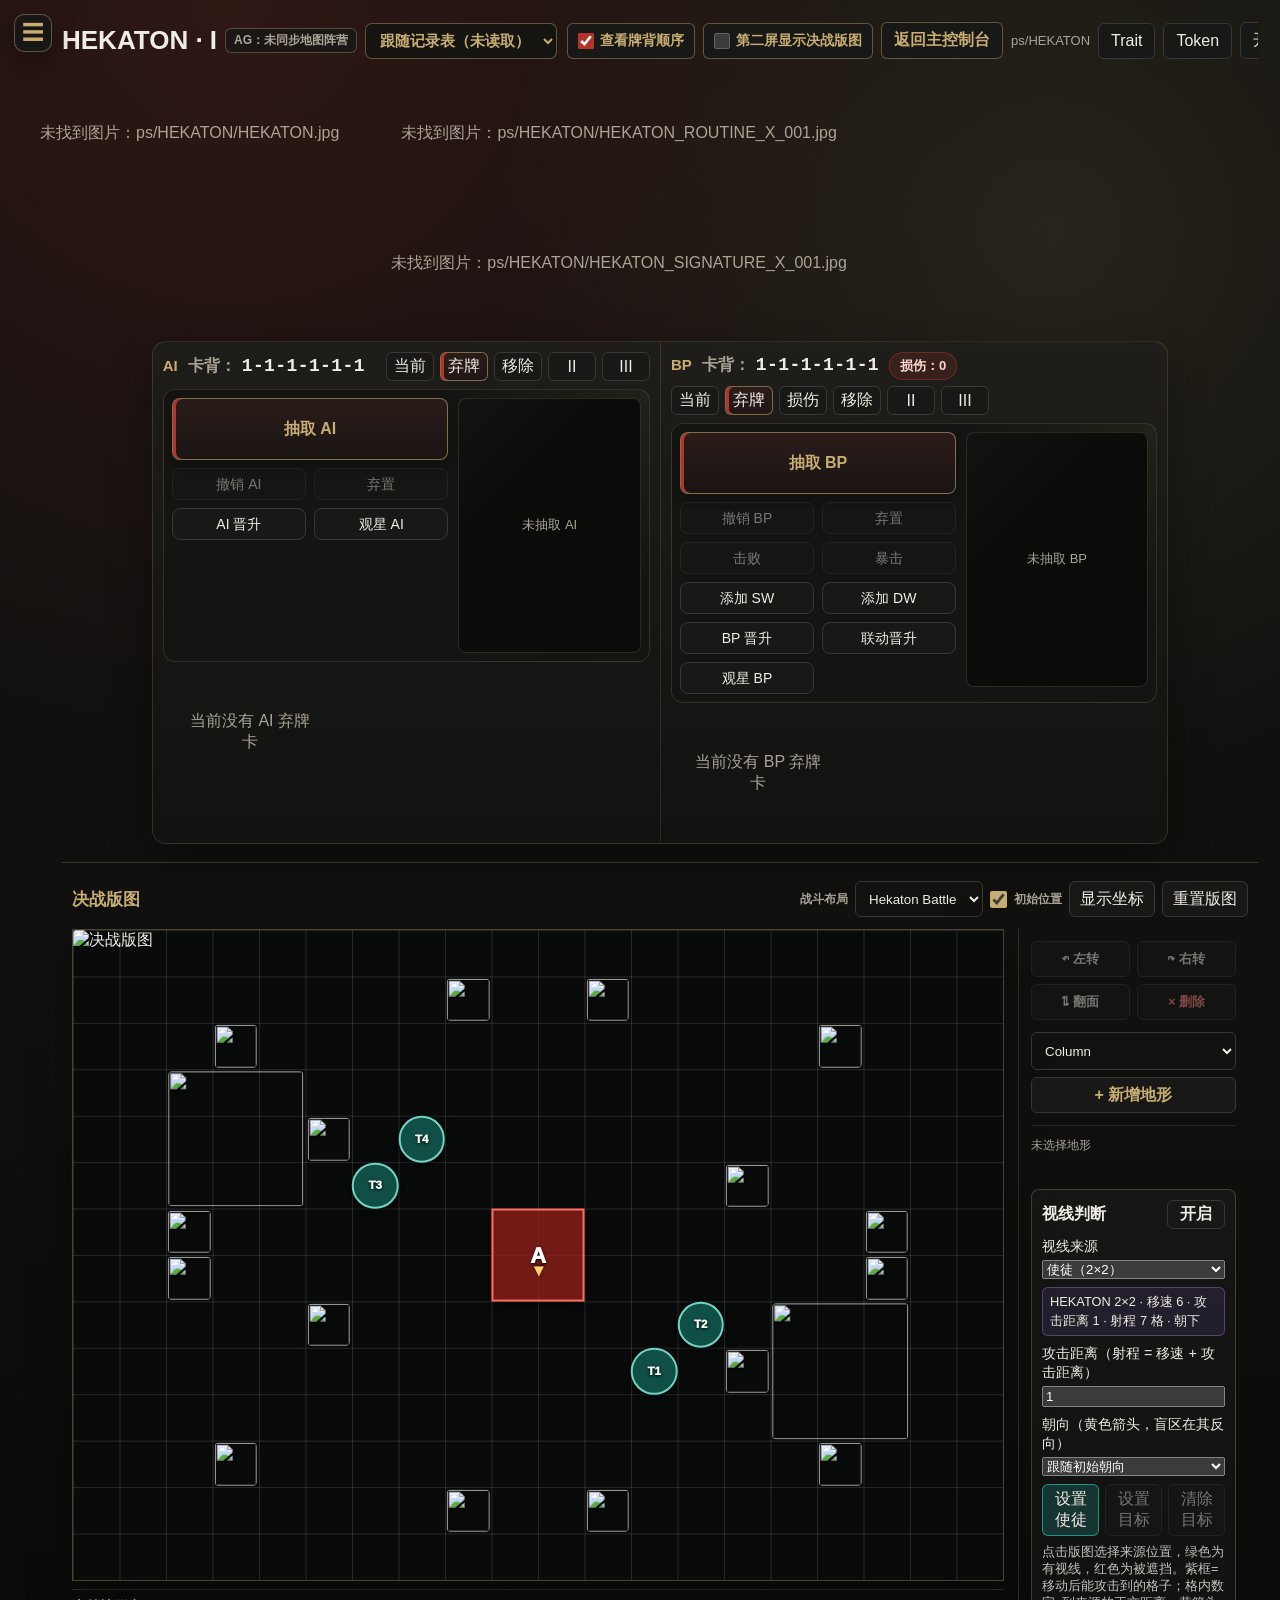
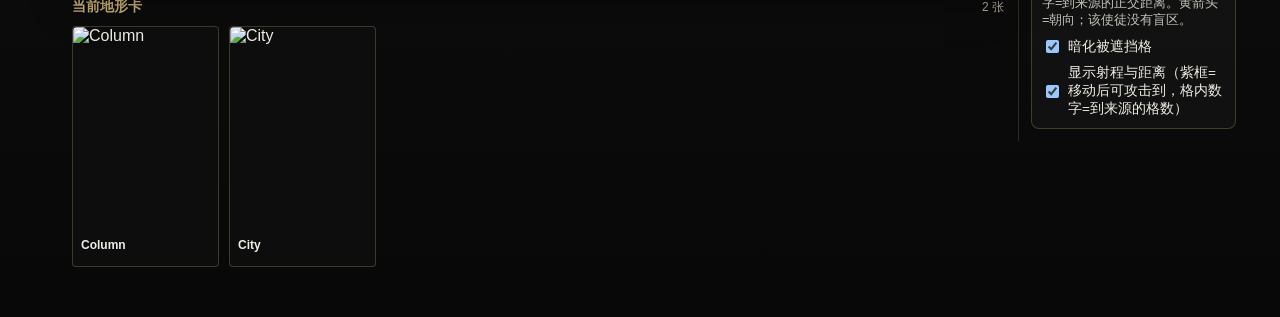
==== aibp/index.html @ 92f6bf77 "Add files via upload" ====
<!doctype html>
<html lang="zh-CN">
<head>
  <meta charset="utf-8">
  <meta name="viewport" content="width=device-width, initial-scale=1">
  <title>AIBP Apostle Viewer</title>
  <style>
    :root {
      color-scheme: dark;
      --bg: #10100f;
      --panel: #181816;
      --panel-2: #22211e;
      --line: #3a3832;
      --text: #f0ede4;
      --muted: #aaa396;
      --accent: #b4342c;
      --gold: #c7ad72;
      --gap: 16px;
      --header-height: 42px;
      --pad: 10px;
      --side-card-image-height: 255px;
      --panel-image-height: calc(var(--side-card-image-height) * 2.2);
      --card-min: 126px;
      --card-max-width: calc(var(--side-card-image-height) * 63 / 89);
      --aibp-column-width: 424px;
      --draw-card-height: var(--side-card-image-height);
      --draw-card-width: calc(var(--draw-card-height) * 63 / 89);
      --radius: 14px;
      --shadow: 0 16px 42px rgba(0, 0, 0, 0.32);
    }

    * {
      box-sizing: border-box;
    }

    body {
      margin: 0;
      min-height: 100vh;
      background:
        radial-gradient(circle at 18% 0%, rgba(180, 52, 44, 0.18), transparent 34%),
        radial-gradient(circle at 82% 12%, rgba(199, 173, 114, 0.12), transparent 28%),
        linear-gradient(180deg, #12110f 0%, var(--bg) 52%, #080808 100%);
      color: var(--text);
      font-family: "Microsoft YaHei UI", "Segoe UI", Arial, sans-serif;
      letter-spacing: 0;
    }

    .app {
      display: grid;
      grid-template-columns: 260px minmax(0, 1fr);
      min-height: 100vh;
    }

    aside {
      position: sticky;
      top: 0;
      height: 100vh;
      overflow: auto;
      border-right: 1px solid rgba(199, 173, 114, 0.18);
      background:
        linear-gradient(180deg, rgba(34, 33, 30, 0.94), rgba(13, 13, 12, 0.98));
      padding: 18px 14px;
      box-shadow: inset -1px 0 0 rgba(255, 255, 255, 0.03);
    }

    .sidebar-toggle {
      position: fixed;
      z-index: 30;
      top: 14px;
      left: 14px;
      width: 38px;
      height: 38px;
      display: grid;
      place-items: center;
      border-radius: 10px;
      border: 1px solid rgba(199, 173, 114, 0.42);
      background: rgba(24, 24, 22, 0.94);
      color: var(--gold);
      font-size: 22px;
      line-height: 1;
      box-shadow: 0 10px 26px rgba(0, 0, 0, 0.34);
    }

    .sidebar-toggle:hover {
      border-color: var(--gold);
      background: #261a18;
    }

    body:not(.sidebar-collapsed) .sidebar-toggle {
      left: 274px;
    }

    body.sidebar-collapsed .app {
      grid-template-columns: minmax(0, 1fr);
    }

    body.sidebar-collapsed aside {
      display: none;
    }

    body.sidebar-collapsed main {
      padding-left: 62px;
    }

    body.sidebar-collapsed .viewer {
      width: calc(100% + 40px);
      margin-left: -40px;
    }

    h1 {
      margin: 0 0 14px;
      color: var(--gold);
      font-size: 20px;
      line-height: 1.2;
    }

    .nav {
      display: grid;
      gap: 8px;
    }

    button {
      border: 1px solid var(--line);
      background: var(--panel);
      color: var(--text);
      cursor: pointer;
      font: inherit;
    }

    button:disabled {
      cursor: not-allowed;
      opacity: 0.45;
    }

    .nav button {
      width: 100%;
      min-height: 42px;
      padding: 10px 12px;
      border-radius: 10px;
      text-align: left;
    }

    .nav button:hover,
    .nav button.active,
    .segmented button.active {
      border-color: rgba(199, 173, 114, 0.55);
      background: linear-gradient(180deg, #2a1c19, #201716);
      box-shadow: inset 3px 0 0 var(--accent);
    }

    main {
      min-width: 0;
      padding: 22px;
      overflow: auto;
    }

    .title-row {
      display: flex;
      flex-wrap: nowrap;
      align-items: center;
      justify-content: flex-start;
      gap: 10px;
      margin-bottom: 14px;
      overflow-x: auto;
      overflow-y: hidden;
      scrollbar-width: thin;
    }

    .title-actions {
      display: flex;
      flex: 0 0 auto;
      flex-wrap: nowrap;
      align-items: center;
      justify-content: flex-end;
      gap: 8px;
      white-space: nowrap;
    }

    .apostle-title {
      display: flex;
      flex: 0 0 auto;
      flex-wrap: nowrap;
      align-items: center;
      gap: 8px;
      min-width: 0;
      white-space: nowrap;
    }

    .map-faction-status {
      display: flex;
      flex-wrap: nowrap;
      gap: 6px;
      align-items: center;
      font-size: 12px;
      font-weight: 800;
      white-space: nowrap;
    }

    .map-faction-chip {
      display: inline-flex;
      align-items: center;
      min-height: 24px;
      padding: 4px 8px;
      border: 1px solid rgba(199, 173, 114, 0.34);
      border-radius: 6px;
      background: rgba(24, 24, 22, 0.78);
      color: var(--gold);
      line-height: 1.2;
    }

    .map-faction-chip.muted {
      color: var(--muted);
      font-weight: 700;
    }

    .apostle-level-select {
      min-height: 36px;
      padding: 6px 10px;
      border: 1px solid rgba(199, 173, 114, 0.42);
      border-radius: 7px;
      background: #151411;
      color: var(--gold);
      font-size: 15px;
      font-weight: 800;
      cursor: pointer;
    }

    .title-actions button,
    .title-actions .return-main-link {
      display: inline-flex;
      flex: 0 0 auto;
      align-items: center;
      justify-content: center;
      min-height: 36px;
      padding: 7px 12px;
      border-radius: 6px;
      white-space: nowrap;
    }

    .title-actions .deck-order-toggle {
      display: inline-flex;
      align-items: center;
      gap: 6px;
      min-height: 36px;
      padding: 7px 10px;
      border: 1px solid rgba(199, 173, 114, 0.42);
      border-radius: 6px;
      background: var(--panel);
      color: var(--gold);
      font-size: 14px;
      font-weight: 800;
      cursor: pointer;
    }

    .title-actions .deck-order-toggle input {
      width: 16px;
      height: 16px;
      margin: 0;
      accent-color: var(--accent);
    }

    .title-actions .second-screen-mode-toggle {
      display: inline-flex;
      align-items: center;
      gap: 6px;
      min-height: 36px;
      padding: 7px 10px;
      border: 1px solid rgba(199, 173, 114, 0.42);
      border-radius: 6px;
      background: var(--panel);
      color: var(--gold);
      font-size: 14px;
      font-weight: 800;
      cursor: pointer;
    }

    .title-actions .second-screen-mode-toggle input {
      width: 16px;
      height: 16px;
      margin: 0;
      accent-color: var(--accent);
    }

    .title-actions .second-screen-mode-toggle.disabled {
      cursor: not-allowed;
      opacity: 0.55;
    }

    .title-actions .return-main-link {
      border: 1px solid rgba(199, 173, 114, 0.42);
      background: var(--panel);
      color: var(--gold);
      font-weight: 800;
      text-decoration: none;
      white-space: nowrap;
    }

    .title-actions .return-main-link:hover {
      border-color: var(--gold);
      background: #261a18;
    }

    h2 {
      margin: 0;
      font-size: 26px;
      line-height: 1.1;
    }

    .path {
      flex: 0 0 auto;
      min-width: 0;
      color: var(--muted);
      font-size: 13px;
      overflow-wrap: normal;
      white-space: nowrap;
    }

    .viewer {
      display: flex;
      justify-content: safe center;
      align-items: flex-start;
      gap: var(--gap);
      margin-bottom: 18px;
      overflow: auto;
    }

    .section {
      flex: 0 0 auto;
      overflow: hidden;
      border: 0;
      border-radius: 0;
      background: transparent;
      box-shadow: none;
    }

    .section.extra-section {
      flex: 0 1 min(34vw, calc(var(--side-card-image-height) * 2.4));
      min-width: min(320px, 34vw);
      max-width: min(34vw, calc(var(--side-card-image-height) * 2.4));
    }

    .section-header {
      display: flex;
      align-items: center;
      justify-content: space-between;
      gap: 10px;
      height: var(--header-height);
      padding: 8px 11px;
      border-bottom: 1px solid var(--line);
      background: linear-gradient(180deg, rgba(42, 40, 36, 0.98), rgba(28, 27, 24, 0.98));
      color: var(--gold);
      font-size: 14px;
      font-weight: 700;
      white-space: nowrap;
    }

    .section-actions {
      display: flex;
      align-items: center;
      gap: 8px;
    }

    .section-header button {
      min-height: 28px;
      padding: 4px 8px;
      border-radius: 6px;
      border-color: rgba(199, 173, 114, 0.35);
      color: var(--gold);
      font-size: 12px;
      font-weight: 700;
    }

    .section-header button:hover {
      border-color: rgba(199, 173, 114, 0.7);
      background: #261a18;
    }

    .image-wrap {
      display: grid;
      place-items: center;
      padding: 0;
      background: transparent;
    }

    img {
      display: block;
      width: auto;
      max-width: none;
      border-radius: 4px;
    }

    .panel-image {
      height: var(--panel-image-height);
    }

    .panel-frame {
      position: relative;
      display: inline-block;
      line-height: 0;
    }

    .panel-state-marker {
      position: absolute;
      left: var(--marker-left, 50%);
      top: var(--marker-top, 50%);
      transform: translate(-50%, -50%);
      width: 64px;
      height: 64px;
      display: none;
      place-items: center;
      padding: 0;
      border: 3px solid rgba(255, 88, 82, 0.88);
      border-radius: 999px;
      background: rgba(255, 88, 82, 0.04);
      color: transparent;
      font-size: 0;
      font-weight: 0;
      line-height: 1;
      letter-spacing: 0;
      text-shadow: none;
      box-shadow:
        0 0 0 1px rgba(20, 8, 6, 0.62),
        0 0 10px rgba(255, 72, 66, 0.22),
        inset 0 0 8px rgba(255, 72, 66, 0.12);
      cursor: pointer;
      user-select: none;
      z-index: 3;
    }

    .panel-state-marker.show {
      display: grid;
    }

    .panel-state-marker.chimera-state-marker {
      width: var(--marker-width, 14%);
      height: var(--marker-height, 5%);
      border-width: 3px;
      border-radius: 8px !important;
      box-shadow:
        0 0 0 1px rgba(20, 8, 6, 0.62),
        0 0 12px rgba(255, 72, 66, 0.2),
        inset 0 0 8px rgba(255, 72, 66, 0.1);
    }

    .nietzsche-break-lock {
      position: absolute;
      left: var(--lock-left, 50%);
      top: var(--lock-top, 50%);
      transform: translate(-50%, -50%);
      width: 54px;
      height: 54px;
      border: 3px solid rgba(255, 88, 82, 0.94);
      border-radius: 999px;
      background: rgba(20, 8, 6, 0.2);
      box-shadow:
        0 0 0 1px rgba(20, 8, 6, 0.72),
        0 0 14px rgba(255, 72, 66, 0.34);
      pointer-events: none;
      z-index: 4;
    }

    .nietzsche-break-lock::before,
    .nietzsche-break-lock::after {
      content: "";
      position: absolute;
      left: 50%;
      top: 50%;
      width: 38px;
      height: 5px;
      border-radius: 999px;
      background: rgba(255, 88, 82, 0.96);
      box-shadow: 0 0 8px rgba(255, 72, 66, 0.32);
    }

    .nietzsche-break-lock::before {
      transform: translate(-50%, -50%) rotate(45deg);
    }

    .nietzsche-break-lock::after {
      transform: translate(-50%, -50%) rotate(-45deg);
    }

    .state-button.hidden {
      display: none;
    }

    .state-button {
      border-color: rgba(199, 173, 114, 0.46);
      color: var(--gold);
      font-weight: 800;
    }

    .side-card-image {
      height: var(--side-card-image-height);
    }

    .side-stack {
      display: grid;
      grid-template-rows: repeat(2, max-content);
      gap: 10px;
      background: transparent;
      border: 0;
      box-shadow: none;
    }

    .extra-grid {
      display: grid;
      grid-auto-flow: column;
      grid-template-rows: repeat(2, max-content);
      grid-auto-columns: max-content;
      grid-auto-rows: max-content;
      gap: 10px;
      align-content: start;
      justify-content: start;
      width: 100%;
      max-width: 100%;
      max-height: calc(var(--side-card-image-height) * 2 + 10px);
      overflow: auto;
    }

    .extra-grid img {
      width: auto;
      height: var(--side-card-image-height);
      max-width: none;
      border: 1px solid var(--line);
      background: transparent;
    }

    .extra-grid img.panel-image {
      grid-row: span 2;
      height: calc(var(--side-card-image-height) * 2 + 10px);
    }

    .trait-dialog {
      width: min(980px, calc(100vw - 28px));
      max-height: min(760px, calc(100vh - 28px));
      padding: 0;
      border: 1px solid rgba(199, 173, 114, 0.28);
      border-radius: var(--radius);
      background: #141311;
      color: var(--text);
      box-shadow: 0 22px 70px rgba(0, 0, 0, 0.55);
    }

    .trait-dialog::backdrop {
      background: rgba(0, 0, 0, 0.7);
    }

    .trait-dialog form {
      display: grid;
      grid-template-rows: auto minmax(0, 1fr) auto;
      max-height: inherit;
    }

    .trait-dialog-head,
    .trait-dialog-actions {
      display: flex;
      align-items: center;
      justify-content: space-between;
      gap: 12px;
      padding: 12px 14px;
      border-bottom: 1px solid var(--line);
      background: linear-gradient(180deg, rgba(42, 40, 36, 0.98), rgba(28, 27, 24, 0.98));
    }

    .trait-dialog-actions {
      justify-content: flex-end;
      border-top: 1px solid var(--line);
      border-bottom: 0;
    }

    .trait-dialog-title {
      color: var(--gold);
      font-size: 15px;
      font-weight: 800;
    }

    .trait-dialog-grid {
      display: grid;
      grid-template-columns: repeat(auto-fill, minmax(138px, 1fr));
      gap: 12px;
      padding: 14px;
      overflow: auto;
      background: #0b0b0a;
    }

    .trait-option {
      position: relative;
      display: grid;
      gap: 7px;
      min-width: 0;
      padding: 8px;
      border: 1px solid var(--line);
      border-radius: 8px;
      background: var(--panel);
      cursor: pointer;
    }

    .trait-option:hover,
    .trait-option:has(input:checked) {
      border-color: rgba(199, 173, 114, 0.72);
      background: #211916;
    }

    .trait-option input {
      position: absolute;
      top: 8px;
      right: 8px;
      width: 18px;
      height: 18px;
      accent-color: var(--accent);
    }

    .trait-option img {
      width: 100%;
      height: auto;
      max-height: 214px;
      object-fit: contain;
      border: 1px solid rgba(199, 173, 114, 0.18);
      background: #0b0b0a;
    }

    .trait-option span {
      min-width: 0;
      color: var(--muted);
      font-size: 11px;
      text-align: center;
      overflow-wrap: anywhere;
    }

    .trait-dialog-actions button {
      min-height: 34px;
      padding: 6px 12px;
      border-radius: 7px;
    }

    .scry-dialog {
      width: min(1080px, calc(100vw - 28px));
      max-height: min(820px, calc(100vh - 28px));
    }

    .scry-dialog form {
      display: grid;
      grid-template-rows: auto auto minmax(0, 1fr) auto;
      max-height: inherit;
    }

    .scry-setup {
      display: flex;
      align-items: center;
      gap: 10px;
      padding: 10px 14px;
      border-bottom: 1px solid var(--line);
      color: var(--muted);
      font-size: 13px;
    }

    .scry-setup input {
      width: 70px;
      min-height: 32px;
      padding: 4px 8px;
      border: 1px solid rgba(199, 173, 114, 0.42);
      border-radius: 6px;
      background: #0b0b0a;
      color: var(--text);
      font-weight: 800;
      text-align: center;
    }

    .scry-cards {
      display: grid;
      grid-template-columns: repeat(auto-fill, minmax(150px, 1fr));
      gap: 12px;
      min-height: 140px;
      padding: 14px;
      overflow: auto;
      background: #0b0b0a;
    }

    .scry-card {
      display: grid;
      grid-template-rows: minmax(0, 1fr) auto;
      gap: 6px;
      min-width: 0;
      padding: 8px;
      border: 1px solid var(--line);
      border-radius: 8px;
      background: var(--panel);
    }

    .scry-card img {
      width: 100%;
      max-height: 300px;
      object-fit: contain;
      background: #080808;
    }

    .scry-card-caption {
      color: var(--muted);
      font-size: 12px;
      font-weight: 700;
      text-align: center;
      overflow-wrap: anywhere;
    }

    .scry-card-actions {
      display: flex;
      flex-wrap: wrap;
      justify-content: center;
      gap: 5px;
      margin-top: 4px;
    }

    .scry-card-actions button {
      min-width: 30px;
      min-height: 28px;
      padding: 3px 8px;
      border-radius: 6px;
    }

    .scry-dialog .trait-dialog-actions {
      flex-wrap: wrap;
    }

    .scry-dialog .trait-dialog-actions button {
      min-height: 34px;
    }

    .cards-panel {
      width: 85%;
      max-width: 85%;
      margin: 0 auto;
      border: 1px solid rgba(199, 173, 114, 0.18);
      border-radius: var(--radius);
      background: linear-gradient(180deg, rgba(31, 30, 27, 0.96), rgba(18, 18, 16, 0.98));
      overflow: hidden;
      box-shadow: var(--shadow);
    }

    .cards-toolbar {
      display: flex;
      align-items: center;
      padding: 8px 10px;
      border-bottom: 1px solid var(--line);
      background: var(--panel-2);
    }

    .cards-toolbar h3 {
      margin: 0;
      color: var(--gold);
      font-size: 14px;
      line-height: 1.1;
    }

    .deck-info {
      display: inline-flex;
      align-items: baseline;
      gap: 6px;
      color: var(--muted);
      font-family: Consolas, "Microsoft YaHei UI", monospace;
      font-size: 16px;
      font-weight: 700;
      white-space: nowrap;
    }

    .deck-info span {
      color: var(--text);
      font-size: 18px;
      font-weight: 800;
      letter-spacing: 0.4px;
    }

    .card-title-with-back {
      display: flex;
      align-items: baseline;
      gap: 10px;
      min-width: max-content;
    }

    .draw-panel {
      display: contents;
    }

    .draw-box {
      display: grid;
      grid-template-columns: 1fr;
      gap: 8px;
      align-items: start;
      justify-content: stretch;
      margin-bottom: 8px;
      padding: 6px;
      width: 100%;
      max-width: 100%;
      border: 1px solid rgba(199, 173, 114, 0.18);
      border-radius: 12px;
      background:
        radial-gradient(circle at 100% 0%, rgba(199, 173, 114, 0.08), transparent 34%),
        #141412;
    }

    .draw-actions {
      display: flex;
      flex-wrap: wrap;
      gap: 6px;
      align-content: start;
      align-items: center;
      width: 100%;
    }

    .draw-actions button,
    .draw-panel button {
      flex: 0 0 auto;
      min-width: 58px;
      min-height: 24px;
      padding: 3px 6px;
      border-radius: 7px;
      font-size: 11px;
      line-height: 1.05;
      white-space: nowrap;
      transition: transform 140ms ease, border-color 140ms ease, background 140ms ease;
    }



    .draw-actions .damage-target {
      flex: 1 1 100%;
      min-height: 24px;
      padding: 3px 5px;
      border-radius: 7px;
      font-size: 12px;
    }

    .draw-actions .damage-target select {
      min-height: 24px;
      padding: 1px 5px;
      font-size: 12px;
    }

    .draw-actions button:not(:disabled):hover,
    .draw-panel button:not(:disabled):hover,
    .title-actions button:hover {
      transform: translateY(-1px);
      border-color: rgba(199, 173, 114, 0.58);
      background: #241916;
    }

    #drawAiButton,
    #drawBpButton {
      min-width: 104px;
      min-height: 54px;
      padding: 12px 16px;
      border-color: rgba(199, 173, 114, 0.58);
      border-radius: 8px;
      background: linear-gradient(180deg, #2a1c19, #1a1513);
      color: var(--gold);
      font-size: 15px;
      font-weight: 800;
      line-height: 1.1;
      box-shadow: inset 3px 0 0 var(--accent), 0 8px 18px rgba(0, 0, 0, 0.24);
    }

    .draw-preview {
      width: calc(var(--draw-card-width) + 8px);
      height: calc(var(--draw-card-height) + 8px);
      max-width: 100%;
      display: grid;
      place-items: center;
      justify-self: center;
      align-self: start;
      padding: 4px;
      border: 1px solid rgba(199, 173, 114, 0.18);
      border-radius: 8px;
      background:
        linear-gradient(135deg, rgba(255, 255, 255, 0.03), transparent 36%),
        #0b0b0a;
      color: var(--muted);
      font-size: 12px;
      text-align: center;
      aspect-ratio: 63 / 89;
      cursor: pointer;
      transition: border-color 140ms ease, background 140ms ease;
    }

    .draw-preview.has-card {
      cursor: zoom-in;
    }

    .draw-preview:not(.has-card):hover {
      border-color: rgba(199, 173, 114, 0.58);
      background:
        linear-gradient(135deg, rgba(255, 255, 255, 0.04), transparent 36%),
        #181511;
    }

    .draw-preview img {
      width: auto;
      max-width: var(--draw-card-width);
      height: auto;
      max-height: var(--draw-card-height);
      object-fit: contain;
      border-radius: 7px;
    }

    .segmented {
      display: flex;
      flex-wrap: wrap;
      justify-content: flex-end;
      gap: 6px;
    }

    .segmented button {
      min-width: 48px;
      min-height: 26px;
      padding: 3px 6px;
      border-radius: 6px;
    }

    .aibp-layout {
      display: grid;
      grid-template-columns: minmax(0, 1fr) minmax(0, 1fr);
      gap: 0;
      padding: 0;
      width: 100%;
    }

    .aibp-layout.ai-only {
      grid-template-columns: minmax(0, 1fr);
    }

    .card-column {
      min-width: 0;
      padding: 10px;
      width: 100%;
    }

    .card-column + .card-column {
      border-left: 1px solid rgba(199, 173, 114, 0.14);
    }

    .card-column-head {
      display: flex;
      align-items: center;
      justify-content: space-between;
      flex-wrap: wrap;
      gap: 6px;
      margin-bottom: 8px;
    }

    .card-column-title {
      margin: 0;
      color: var(--gold);
      font-size: 15px;
      font-weight: 700;
      text-align: left;
    }

    .card-grid {
      display: grid;
      grid-template-columns: repeat(auto-fill, minmax(var(--card-min), var(--card-max-width)));
      justify-content: start;
      gap: 14px;
    }

    .card-grid img {
      width: 100%;
      height: auto;
      max-width: var(--card-max-width);
      max-height: var(--side-card-image-height);
      justify-self: center;
      object-fit: contain;
      background: #0b0b0a;
      border: 1px solid rgba(199, 173, 114, 0.18);
      border-radius: 10px;
      box-shadow: 0 10px 26px rgba(0, 0, 0, 0.28);
    }

    .damage-target {
      display: none;
      gap: 5px;
      align-items: start;
      color: var(--muted);
      font-size: 12px;
    }

    .damage-target.show {
      display: grid;
    }

    .chimera-only-action {
      display: none;
    }

    .chimera-only-action.show {
      display: inline-grid;
      align-items: center;
    }

    .labyrinthauros-only-action {
      display: none;
    }

    .labyrinthauros-only-action.show {
      display: inline-grid;
      align-items: center;
    }

    .hermesian-only-action {
      display: none;
    }

    .hermesian-only-action.show {
      display: inline-grid;
      align-items: center;
    }

    .oracle-only-action {
      display: none;
    }

    .oracle-only-action.show {
      display: inline-grid;
      align-items: center;
    }

    .titan-x-only-action {
      display: none;
    }

    .titan-x-only-action.show {
      display: inline-grid;
      align-items: center;
    }

    .damage-target select {
      min-height: 34px;
      border: 1px solid var(--line);
      border-radius: 8px;
      background: #151411;
      color: var(--text);
      padding: 5px 8px;
      font: inherit;
    }

    .card-tile {
      position: relative;
      min-width: 0;
    }

    .damage-badge {
      position: absolute;
      top: 8px;
      right: 8px;
      min-width: 32px;
      height: 32px;
      display: grid;
      place-items: center;
      border-radius: 999px;
      border: 1px solid rgba(255, 255, 255, 0.22);
      background: rgba(180, 52, 44, 0.92);
      color: #fff;
      font-weight: 800;
      font-size: 15px;
      box-shadow: 0 8px 18px rgba(0, 0, 0, 0.38);
    }

    .bp-damage-summary {
      display: inline-flex;
      align-items: center;
      gap: 6px;
      width: fit-content;
      padding: 4px 10px;
      border: 1px solid rgba(180, 52, 44, 0.45);
      border-radius: 999px;
      background: rgba(180, 52, 44, 0.16);
      color: #ffd6d2;
      font-size: 13px;
      font-weight: 800;
      white-space: nowrap;
    }

    .missing {
      display: grid;
      place-items: center;
      min-height: 120px;
      padding: 18px;
      color: var(--muted);
      text-align: center;
    }

    @media (max-width: 1180px) {
      .draw-box {
        grid-template-columns: 128px auto;
      }
    }

    @media (max-width: 980px) {
      .app {
        grid-template-columns: 1fr;
      }

      aside {
        position: static;
        height: auto;
        border-right: 0;
        border-bottom: 1px solid var(--line);
      }

      .nav {
        grid-template-columns: repeat(auto-fit, minmax(170px, 1fr));
      }

      .viewer {
        justify-content: flex-start;
      }

      .cards-panel {
        width: 100%;
        max-width: 100%;
      }

      .cards-toolbar,
      .aibp-layout {
        grid-template-columns: 1fr;
      }

      .draw-box {
        grid-template-columns: 128px auto;
      }

      .card-column + .card-column {
        border-left: 0;
        border-top: 1px solid var(--line);
      }
    }

    @media (max-width: 1180px) {
      .draw-box {
        grid-template-columns: 128px auto;
      }
    }

    @media (max-width: 980px) {
      .extra-grid {
        width: 100%;
        min-width: 0;
      }

      .extra-card-grid {
        grid-template-columns: repeat(auto-fit, minmax(130px, 1fr));
      }
    }
  

    /* 本次调整：操作按钮在左，当前抽牌在右；两块共同铺满各自 AI/BP 区域 */
    .draw-box {
      display: grid !important;
      grid-template-columns: minmax(0, 1fr) calc(var(--draw-card-width) + 8px) !important;
      gap: 10px !important;
      align-items: stretch !important;
      justify-content: stretch !important;
      width: 100% !important;
      max-width: 100% !important;
      margin-bottom: 10px !important;
      padding: 8px !important;
    }

    .draw-actions {
      display: grid !important;
      grid-template-columns: repeat(2, minmax(0, 1fr)) !important;
      gap: 8px !important;
      align-content: start !important;
      align-items: stretch !important;
      width: 100% !important;
      min-width: 0 !important;
    }

    .draw-actions button,
    .draw-panel button {
      width: 100% !important;
      min-width: 0 !important;
      min-height: 32px !important;
      padding: 5px 8px !important;
      border-radius: 8px !important;
      font-size: 14px !important;
      line-height: 1.15 !important;
      text-align: center !important;
      white-space: nowrap !important;
    }

    #drawAiButton,
    #drawBpButton {
      grid-column: 1 / -1 !important;
      min-height: 62px !important;
      padding: 14px 16px !important;
      font-size: 16px !important;
      font-weight: 900 !important;
    }

    .draw-actions .damage-target {
      grid-column: 1 / -1 !important;
      width: 100% !important;
      min-height: 32px !important;
      padding: 5px 8px !important;
      font-size: 13px !important;
      align-items: center !important;
    }

    .draw-actions .damage-target select {
      min-height: 28px !important;
      font-size: 13px !important;
    }

    .draw-preview {
      justify-self: end !important;
      align-self: stretch !important;
      width: calc(var(--draw-card-width) + 8px) !important;
      height: calc(var(--draw-card-height) + 8px) !important;
      max-width: none !important;
      margin: 0 !important;
      padding: 4px !important;
      font-size: 13px !important;
    }

    .draw-preview img {
      max-width: var(--draw-card-width) !important;
      max-height: var(--draw-card-height) !important;
    }

    @media (max-width: 1180px) {
      .draw-box {
        grid-template-columns: minmax(0, 1fr) calc(var(--draw-card-width) + 8px) !important;
      }
    }

    @media (max-width: 980px) {
      .draw-box {
        grid-template-columns: minmax(0, 1fr) calc(var(--draw-card-width) + 8px) !important;
      }
    }

    @media (max-width: 720px) {
      .draw-box {
        grid-template-columns: 1fr !important;
      }
      .draw-preview {
        justify-self: center !important;
      }
    }


    @media (max-width: 980px) {
      body:not(.sidebar-collapsed) .sidebar-toggle {
        left: 14px;
      }

      body.sidebar-collapsed main {
        padding-left: 54px;
      }

      body.sidebar-collapsed .viewer {
        width: calc(100% + 32px);
        margin-left: -32px;
      }
    }


    .trait-option.token-option {
      cursor: default;
    }

    .trait-option.token-option img {
      cursor: pointer;
      transition: transform 120ms ease, border-color 120ms ease;
    }

    .trait-option.token-option img:hover {
      transform: translateY(-1px);
      border-color: rgba(199, 173, 114, 0.72);
    }

    .token-option-count {
      display: grid;
      grid-template-columns: 28px minmax(44px, 1fr) 28px;
      align-items: center;
      gap: 6px;
      width: 100%;
      color: var(--muted);
      font-size: 12px;
    }

    .token-option-count-label {
      grid-column: 1 / -1;
      text-align: center;
      color: var(--muted);
      font-size: 11px;
      line-height: 1.1;
    }

    .token-option-count input {
      position: static !important;
      top: auto !important;
      right: auto !important;
      width: 100% !important;
      height: auto !important;
      min-height: 30px;
      margin: 0 !important;
      border: 1px solid var(--line);
      border-radius: 7px;
      background: #151411;
      color: var(--text);
      padding: 3px 6px;
      font: inherit;
      text-align: center;
      accent-color: auto;
    }

    .token-count-step {
      width: 28px;
      min-width: 28px;
      height: 30px;
      min-height: 30px;
      display: grid;
      place-items: center;
      padding: 0;
      border-radius: 7px;
      border-color: rgba(199, 173, 114, 0.35);
      color: var(--gold);
      font-weight: 900;
      line-height: 1;
    }

    .token-count-step:hover {
      border-color: rgba(199, 173, 114, 0.72);
      background: #261a18;
    }



    .token-folder-tools {
      display: grid;
      gap: 8px;
      padding: 14px;
      border-bottom: 1px solid var(--line);
      background: #0b0b0a;
    }

    .token-folder-tools button {
      min-height: 34px;
      padding: 6px 12px;
      border-radius: 7px;
      border-color: rgba(199, 173, 114, 0.46);
      color: var(--gold);
      font-weight: 800;
      justify-self: start;
    }

    .token-folder-hint {
      color: var(--muted);
      font-size: 12px;
      line-height: 1.55;
    }

    .panel-token-layer {
      position: absolute;
      inset: 0;
      pointer-events: none;
      z-index: 4;
    }

    .panel-token-item {
      position: absolute;
      left: var(--token-left, 6%);
      top: var(--token-top, 6%);
      transform: translate(-50%, -50%);
      width: clamp(34px, 7.2%, 68px);
      min-width: 34px;
      aspect-ratio: 1 / 1;
      display: grid;
      place-items: center;
      pointer-events: auto;
      cursor: grab;
      user-select: none;
      touch-action: none;
      filter: drop-shadow(0 8px 13px rgba(0, 0, 0, 0.62));
    }

    .panel-token-item:active {
      cursor: grabbing;
    }

    .panel-token-item img {
      width: 100%;
      height: 100%;
      object-fit: contain;
      border-radius: 999px;
    }

    .panel-token-count {
      position: absolute;
      right: -8px;
      bottom: -7px;
      min-width: 24px;
      height: 24px;
      display: grid;
      place-items: center;
      padding: 0 5px;
      border: 1px solid rgba(255, 255, 255, 0.25);
      border-radius: 999px;
      background: rgba(180, 52, 44, 0.94);
      color: #fff;
      font-size: 13px;
      font-weight: 900;
      line-height: 1;
    }

    .critical-mass-slot {
      position: absolute;
      left: var(--critical-mass-left, 50.7%);
      top: var(--critical-mass-top, 51.2%);
      transform: translate(-50%, -50%);
      z-index: 2;
      display: none;
      width: clamp(42px, 7.2%, 72px);
      aspect-ratio: 1 / 1;
      place-items: center;
      padding: 0;
      border: 2px dashed rgba(51, 150, 225, 0.78);
      border-radius: 999px;
      background: rgba(18, 80, 126, 0.2);
      color: #9bd7ff;
      font-size: clamp(22px, 3vw, 36px);
      font-weight: 900;
      line-height: 1;
      cursor: pointer;
      box-shadow: 0 0 18px rgba(41, 147, 226, 0.36);
    }

    .critical-mass-slot.show {
      display: grid;
    }

    .panel-token-item.critical-mass-token {
      width: clamp(44px, 7.6%, 76px);
      cursor: pointer;
    }

    .panel-token-item.critical-mass-token.must-resolve {
      filter:
        drop-shadow(0 0 8px rgba(255, 42, 42, 1))
        drop-shadow(0 0 18px rgba(255, 42, 42, 0.9));
      animation: chimera-critical-mass-pulse 780ms ease-in-out infinite alternate;
    }

    .panel-token-item.critical-mass-token.must-resolve::after {
      content: "立即处理";
      position: absolute;
      left: 50%;
      top: calc(100% + 7px);
      transform: translateX(-50%);
      min-width: max-content;
      padding: 5px 9px;
      border: 2px solid #ff5252;
      border-radius: 7px;
      background: rgba(92, 4, 4, 0.96);
      color: #fff;
      font-size: 14px;
      font-weight: 900;
      line-height: 1;
      box-shadow: 0 0 18px rgba(255, 42, 42, 0.78);
      pointer-events: auto;
      cursor: pointer;
    }

    @keyframes chimera-critical-mass-pulse {
      from { transform: translate(-50%, -50%) scale(1); }
      to { transform: translate(-50%, -50%) scale(1.12); }
    }

    .panel-token-item.auto-level-danger-per-hit::after {
      content: "每命中";
      position: absolute;
      left: 50%;
      top: calc(100% + 5px);
      transform: translateX(-50%);
      min-width: max-content;
      padding: 3px 6px;
      border: 1px solid rgba(199, 173, 114, 0.68);
      border-radius: 5px;
      background: rgba(18, 18, 16, 0.94);
      color: #f4d98f;
      font-size: 12px;
      font-weight: 900;
      line-height: 1;
      pointer-events: none;
    }


    .image-zoom-overlay {
      position: fixed;
      inset: 0;
      z-index: 1000;
      display: none;
      place-items: center;
      padding: 26px;
      background: rgba(0, 0, 0, 0.82);
      cursor: zoom-out;
    }

    .image-zoom-overlay.show {
      display: grid;
    }

    .image-zoom-content {
      position: relative;
      width: min(96vw, 1180px);
      max-width: min(96vw, 1180px);
      max-height: 94vh;
      display: grid;
      grid-template-columns: auto auto;
      grid-template-rows: 1fr auto 1fr;
      gap: 14px;
      justify-content: center;
      place-items: center;
    }

    .image-zoom-content.has-notice {
      grid-template-columns: minmax(0, 1fr) minmax(360px, 600px);
    }

    .image-zoom-content.has-side-notices {
      width: fit-content;
      max-width: min(96vw, 1880px);
      grid-template-columns: minmax(260px, 400px) minmax(0, calc(90vh * 63 / 89)) minmax(260px, 400px);
      gap: 6px;
    }

    .image-zoom-content.has-side-notices > .image-zoom-card-stage {
      grid-column: 2;
    }

    .image-zoom-card-stage {
      position: relative;
      grid-column: 1;
      grid-row: 1 / -1;
      width: fit-content;
      max-width: 100%;
      max-height: 90vh;
      display: grid;
      place-items: center;
    }

    .image-zoom-card-stage > img {
      display: block;
      width: auto;
      height: auto;
      max-width: 100%;
      max-height: 90vh;
      object-fit: contain;
      border-radius: 10px;
      background: #0b0b0a;
      box-shadow: 0 24px 86px rgba(0, 0, 0, 0.72);
      cursor: default;
    }

    .image-zoom-card-tokens {
      position: absolute;
      inset: 0;
      z-index: 2;
      display: none;
      pointer-events: none;
    }

    .image-zoom-card-tokens.show {
      display: block;
    }

    .image-zoom-card-token-group {
      position: absolute;
      display: flex;
      gap: 8px;
    }

    .image-zoom-card-token-group.token-at {
      right: 3%;
      top: 50%;
      transform: translateY(-50%);
      flex-direction: column;
    }

    .image-zoom-card-token-group.token-accuracy-evasion {
      top: 2.5%;
      right: 3%;
      flex-wrap: wrap;
      justify-content: end;
      max-width: 55%;
    }

    .image-zoom-card-token-group.token-danger {
      right: 3%;
      bottom: 2.5%;
      flex-wrap: wrap;
      justify-content: end;
      max-width: 40%;
    }

    .image-zoom-card-token {
      position: relative;
      width: clamp(58px, 7.5vw, 94px);
      aspect-ratio: 1 / 1;
      filter: drop-shadow(0 7px 10px rgba(0, 0, 0, 0.68));
    }

    .image-zoom-card-token img {
      width: 100%;
      height: 100%;
      object-fit: contain;
      border-radius: 999px;
      opacity: 0.62;
    }

    .image-zoom-card-token .panel-token-count {
      right: -5px;
      bottom: -5px;
      opacity: 0.95;
    }

    .image-zoom-card-token.auto-level-danger-per-hit::after {
      content: "每命中";
      position: absolute;
      left: 50%;
      top: calc(100% + 5px);
      transform: translateX(-50%);
      min-width: max-content;
      padding: 3px 6px;
      border: 1px solid rgba(199, 173, 114, 0.68);
      border-radius: 5px;
      background: rgba(18, 18, 16, 0.94);
      color: #f4d98f;
      font-size: 12px;
      font-weight: 900;
      line-height: 1;
      pointer-events: none;
    }

    .image-zoom-notice {
      display: none;
      grid-column: 2;
      grid-row: 1;
      align-self: start;
      width: min(42vw, 600px);
      grid-template-columns: repeat(2, minmax(0, 1fr));
      gap: 12px;
      cursor: default;
    }

    .image-zoom-notice.show {
      display: grid;
    }

    .image-zoom-content.has-side-notices .image-zoom-notice {
      display: contents;
    }

    .image-zoom-content.has-side-notices .image-zoom-notice img {
      align-self: center;
      max-height: 86vh;
    }

    .image-zoom-content.has-side-notices .image-zoom-notice img:nth-child(1) {
      grid-column: 1;
      grid-row: 1 / -1;
      justify-self: end;
    }

    .image-zoom-content.has-side-notices .image-zoom-notice img:nth-child(2) {
      grid-column: 3;
      grid-row: 1 / -1;
      justify-self: start;
    }

    .image-zoom-notice img {
      display: block;
      width: 100%;
      height: auto;
      max-height: 86vh;
      object-fit: contain;
      border-radius: 10px;
      box-shadow: 0 18px 54px rgba(0, 0, 0, 0.48);
    }

    .image-zoom-notice img:only-child {
      grid-column: 1 / -1;
    }

    .image-zoom-notice-text {
      grid-column: 1 / -1;
      width: min(42vw, 280px);
      padding: 14px 16px;
      border: 1px solid rgba(199, 173, 114, 0.48);
      border-radius: 8px;
      background: rgba(18, 18, 16, 0.94);
      box-shadow: 0 18px 54px rgba(0, 0, 0, 0.42);
      color: #f5ecd6;
      text-align: left;
    }

    .image-zoom-notice-text-title {
      font-size: 15px;
      font-weight: 800;
      letter-spacing: 0;
      color: #c7ad72;
    }

    .image-zoom-notice-text-value {
      margin-top: 8px;
      font-size: 14px;
      font-weight: 700;
      letter-spacing: 0;
      line-height: 1.55;
      white-space: pre-line;
    }

    .chimera-term {
      color: #f0c86a;
      font-weight: 900;
    }

    .image-zoom-actions {
      display: none;
      grid-column: 2;
      grid-row: 2;
      width: 128px;
      gap: 8px;
      align-self: center;
      justify-self: start;
      cursor: default;
    }

    .image-zoom-actions.show {
      display: grid;
    }

    .image-zoom-actions button {
      min-height: 42px;
      padding: 8px 10px;
      border-radius: 8px;
      border-color: rgba(199, 173, 114, 0.42);
      background: rgba(24, 24, 22, 0.96);
      color: var(--gold);
      font-weight: 700;
      text-align: center;
    }

    .image-zoom-actions button:not(:disabled):hover {
      border-color: var(--gold);
      background: #261a18;
    }

    .image-zoom-actions button:disabled {
      opacity: 0.42;
    }

    .image-zoom-action-title {
      color: var(--muted);
      font-size: 12px;
      font-weight: 700;
      text-align: center;
    }

    @media (max-width: 760px) {
      .image-zoom-content {
        width: auto;
        grid-template-columns: minmax(0, 1fr);
        grid-template-rows: auto;
      }

      .image-zoom-content.has-notice {
        grid-template-columns: minmax(0, 1fr);
      }

      .image-zoom-content.has-side-notices {
        width: auto;
        grid-template-columns: repeat(2, minmax(0, 1fr));
        gap: 12px;
      }

      .image-zoom-content.has-side-notices > .image-zoom-card-stage {
        grid-column: 1 / -1;
      }

      .image-zoom-content.has-side-notices .image-zoom-notice {
        display: contents;
      }

      .image-zoom-content.has-side-notices .image-zoom-notice img:nth-child(1),
      .image-zoom-content.has-side-notices .image-zoom-notice img:nth-child(2) {
        grid-row: auto;
        max-height: 52vh;
      }

      .image-zoom-content.has-side-notices .image-zoom-notice img:nth-child(1) {
        grid-column: 1;
      }

      .image-zoom-content.has-side-notices .image-zoom-notice img:nth-child(2) {
        grid-column: 2;
      }

      .image-zoom-card-stage {
        grid-column: 1;
        grid-row: auto;
        max-width: 96vw;
        max-height: 72vh;
      }

      .image-zoom-card-stage > img {
        max-width: 96vw;
        max-height: 72vh;
      }

      .image-zoom-card-tokens {
        inset: 0;
      }

      .image-zoom-card-token-group {
        gap: 5px;
      }

      .image-zoom-card-token {
        width: clamp(48px, 15vw, 72px);
      }

      .image-zoom-actions {
        grid-column: 1;
        grid-row: auto;
        width: min(96vw, 360px);
        grid-template-columns: repeat(auto-fit, minmax(96px, 1fr));
        justify-self: center;
      }

      .image-zoom-notice {
        grid-column: 1;
        grid-row: auto;
        align-self: center;
        width: min(92vw, 520px);
        grid-template-columns: repeat(2, minmax(0, 1fr));
      }

      .image-zoom-notice img {
        max-height: 62vh;
      }

      .image-zoom-notice-text {
        width: min(92vw, 360px);
        justify-self: center;
      }

      .image-zoom-action-title {
        grid-column: 1 / -1;
      }
    }

    .image-zoom-close {
      position: fixed;
      top: 18px;
      right: 18px;
      z-index: 1001;
      width: 42px;
      height: 42px;
      display: grid;
      place-items: center;
      border-radius: 999px;
      border: 1px solid rgba(199, 173, 114, 0.52);
      background: rgba(24, 24, 22, 0.96);
      color: var(--gold);
      font-size: 26px;
      line-height: 1;
      cursor: pointer;
    }

    .image-zoom-close:hover {
      border-color: var(--gold);
      background: #261a18;
    }

    .card-grid img,
    .extra-grid img,
    .draw-preview img,
    .side-card-image,
    .panel-image,
    .panel-token-item img {
      cursor: zoom-in;
    }


  </style>
  <link rel="stylesheet" href="c45_specials.css?v=20260816-demidjinn-wish-top">
  <link rel="stylesheet" href="battle_map_control.css?v=20260819-c5-light1">
</head>
<body class="sidebar-collapsed">
  <button type="button" class="sidebar-toggle" id="sidebarToggle" aria-label="展开左侧边栏" title="展开/折叠左侧边栏">☰</button>
  <div class="app">
    <aside>
      <h1>使徒</h1>
      <div class="nav" id="nav"></div>
    </aside>

    <main>
      <div class="title-row">
        <div class="apostle-title">
          <h2 id="title"></h2>
          <div class="map-faction-status" id="mapFactionStatus"></div>
          <select class="apostle-level-select" id="apostleLevelSelect" aria-label="使徒当前等级">
            <option value="">跟随记录表</option>
            <option value="1">等级 I</option>
            <option value="2">等级 II</option>
            <option value="3">等级 III</option>
            <option value="4">等级 IV</option>
            <option value="5">等级 V</option>
            <option value="6">等级 VI</option>
            <option value="7">等级 VII</option>
            <option value="8">等级 VIII</option>
            <option value="9">等级 IX</option>
          </select>
        </div>
        <div class="title-actions">
          <label class="deck-order-toggle" title="切换 AI/BP 卡背信息的详细程度">
            <input type="checkbox" id="viewDeckOrderToggle" checked>
            查看牌背顺序
          </label>
          <label class="second-screen-mode-toggle" title="勾选后第二屏显示决战版图，取消勾选后显示地图">
            <input type="checkbox" id="secondScreenBattleModeToggle">
            第二屏显示决战版图
          </label>
          <a class="return-main-link" href="../index.html">返回主控制台</a>
          <div class="path" id="folderPath"></div>
          <button type="button" id="traitButton">Trait</button>
          <button type="button" id="tokenButton">Token</button>
          <button type="button" id="newCampaignButton">开启新战役</button>
        </div>
      </div>

      <div class="viewer" id="viewer">
        <section class="section">
          <div class="image-wrap" id="panelWrap"></div>
        </section>

        <section class="section">
          <div class="side-stack">
            <div class="image-wrap" id="routineWrap"></div>
            <div class="image-wrap" id="signatureWrap"></div>
          </div>
        </section>

        <section class="section extra-section">
          <div class="image-wrap">
            <div class="extra-grid" id="extraGrid"></div>
          </div>
        </section>
      </div>

      <section class="cards-panel">
        <div class="aibp-layout">
          <div class="card-column">
            <div class="card-column-head">
              <div class="card-title-with-back">
                <div class="card-column-title">AI</div>
                <div class="deck-info">卡背：<span id="aiBackInfo"></span></div>
              </div>
              <div class="segmented" id="aiViewTabs"></div>
            </div>
            <div class="draw-box">
              <div class="draw-actions">
                <button type="button" id="drawAiButton">抽取 AI</button>
                <button type="button" id="undoAiButton" disabled>撤销 AI</button>
                <button type="button" id="confirmAiButton" disabled>弃置</button>
                <button type="button" id="promoteAiSingleButton">AI 晋升</button>
                <button type="button" id="addOracleAiXButton" class="oracle-only-action">添加AI X</button>
                <button type="button" id="drawFlareButton" class="hermesian-only-action">抽取闪粉</button>
                <button type="button" id="drawFeintButton" class="titan-x-only-action">抽取变招</button>
                <button type="button" id="nietzscheStateButton" class="state-button hidden">状态 1</button>
                <button type="button" id="scryAiButton">观星 AI</button>
              </div>
              <div class="draw-preview" id="aiDrawPreview">未抽取 AI</div>
            </div>
            <div class="card-grid" id="aiGrid"></div>
          </div>
          <div class="card-column" id="bpColumn">
            <div class="card-column-head">
              <div class="card-title-with-back">
                <div class="card-column-title">BP</div>
                <div class="deck-info">卡背：<span id="bpBackInfo"></span></div>
                <div class="bp-damage-summary" id="bpDamageSummary">损伤：0</div>
              </div>
              <div class="segmented" id="bpViewTabs"></div>
            </div>
            <div class="draw-box">
              <div class="draw-actions">
                <button type="button" id="drawBpButton">抽取 BP</button>
                <button type="button" id="undoBpButton" disabled>撤销 BP</button>
                <button type="button" id="discardBpButton" disabled>弃置</button>
                <button type="button" id="defeatBpButton" disabled>击败</button>
                <button type="button" id="criticalBpButton" disabled>暴击</button>
                <label class="damage-target" id="chimeraDamageTarget">
                  <span>奇美拉损伤进入</span>
                  <select id="bpDamageTargetSelect">
                    <option value="damage1">常规损伤堆</option>
                    <option value="damage2">第二损伤堆</option>
                  </select>
                </label>
                <button type="button" id="addSwButton">添加 SW</button>
                <button type="button" id="addDwButton">添加 DW</button>
                <button type="button" id="addSwDamage2Button" class="chimera-only-action">第二损伤 +SW</button>
                <button type="button" id="removeSwDamage2Button" class="chimera-only-action">第二损伤 -SW</button>
                <button type="button" id="addLabyrinthaurosSpecialBpButton" class="labyrinthauros-only-action">加入特殊 BP</button>
                <button type="button" id="removeLabyrinthaurosSpecialBpButton" class="labyrinthauros-only-action">移出特殊 BP</button>
                <button type="button" id="promoteBpSingleButton">BP 晋升</button>
                <button type="button" id="promoteBpButton">联动晋升</button>
                <button type="button" id="scryBpButton">观星 BP</button>
              </div>
              <div class="draw-preview" id="bpDrawPreview">未抽取 BP</div>
            </div>
            <div class="babelian-bp-control" id="babelianFusionControl" hidden></div>
            <div class="card-grid" id="bpGrid"></div>
          </div>
        </div>
      </section>

      <section class="battle-map-panel" id="battleMapControl" aria-label="决战版图控制">
        <header class="battle-map-head">
          <h3>决战版图</h3>
          <div class="battle-map-head-actions">
            <label class="battle-map-setup-control" data-battle-map-setup-control hidden>
              战斗布局
              <select data-battle-map-setup-select aria-label="战斗布局"></select>
            </label>
            <label><input type="checkbox" data-battle-map-starts-toggle checked>初始位置</label>
            <button type="button" data-battle-map-coordinates-toggle aria-pressed="false">显示坐标</button>
            <button type="button" data-battle-map-reset>重置版图</button>
          </div>
        </header>
        <div class="battle-map-workspace">
          <div class="battle-map-main">
            <div class="battle-map-board" data-battle-map-board>
              <img class="battle-map-board-image" src="../ss/battle-board.jpg" alt="决战版图">
              <div class="battle-map-terrain-layer" data-battle-map-terrain-layer></div>
              <div class="battle-map-grid"></div>
              <div class="battle-map-los-layer" data-battle-map-los-layer aria-hidden="true"></div>
              <div class="battle-map-start-layer" data-battle-map-start-layer></div>
              <div class="battle-map-coordinate-layer" data-battle-map-coordinate-layer aria-hidden="true"></div>
            </div>
            <section class="battle-map-cards" aria-label="当前地形卡">
              <div class="battle-map-cards-head">
                <h4>当前地形卡</h4>
                <span data-battle-map-card-count>0 张</span>
              </div>
              <div class="battle-map-card-list" data-battle-map-card-list></div>
              <p class="battle-map-card-empty" data-battle-map-card-empty hidden>当前版图没有对应的地形卡</p>
            </section>
          </div>
          <div class="battle-map-side" role="region" aria-label="地形工具">
            <div class="battle-map-toolbar">
              <button type="button" data-battle-map-rotate-left disabled aria-label="逆时针旋转" title="逆时针旋转">↶ 左转</button>
              <button type="button" data-battle-map-rotate-right disabled aria-label="顺时针旋转" title="顺时针旋转">↷ 右转</button>
              <button type="button" data-battle-map-flip disabled aria-label="地形翻面" title="地形翻面">⇅ 翻面</button>
              <button type="button" class="danger" data-battle-map-delete disabled aria-label="删除地形" title="删除地形">× 删除</button>
            </div>
            <div class="battle-map-add">
              <select data-battle-map-add-select aria-label="新增地形"></select>
              <button type="button" data-battle-map-add>+ 新增地形</button>
            </div>
            <div class="battle-map-selection" data-battle-map-selection>未选择地形</div>
            <div class="battle-map-los" data-battle-map-los-control>
              <div class="battle-map-los-head">
                <span>视线判断</span>
                <button type="button" data-battle-map-los-toggle aria-pressed="false">开启</button>
              </div>
              <div class="battle-map-los-body" data-battle-map-los-body hidden>
                <label class="battle-map-los-field">
                  视线来源
                  <select data-battle-map-los-source aria-label="视线来源单位">
                    <option value="apostle" selected>使徒</option>
                    <option value="titan">泰坦（1 格）</option>
                  </select>
                </label>
                <p class="battle-map-los-stats" data-battle-map-los-stats hidden></p>
                <label class="battle-map-los-field" data-battle-map-los-reach-field hidden>
                  攻击距离（射程 = 移速 + 攻击距离）
                  <input type="number" min="0" max="20" step="1" value="1" data-battle-map-los-reach aria-label="攻击距离">
                </label>
                <label class="battle-map-los-field" data-battle-map-los-facing-field hidden>
                  朝向（黄色箭头，盲区在其反向）
                  <select data-battle-map-los-facing aria-label="朝向">
                    <option value="auto">跟随初始朝向</option>
                    <option value="0">朝上</option>
                    <option value="90">朝右</option>
                    <option value="180">朝下</option>
                    <option value="270">朝左</option>
                  </select>
                </label>
                <div class="battle-map-los-path-tools" data-battle-map-los-path-tools hidden>
                  <button type="button" data-battle-map-los-path-source aria-pressed="true">设置使徒</button>
                  <button type="button" data-battle-map-los-path-target aria-pressed="false" disabled>设置目标</button>
                  <button type="button" data-battle-map-los-path-clear disabled>清除目标</button>
                </div>
                <p class="battle-map-los-path-summary" data-battle-map-los-path-summary hidden></p>
                <p class="battle-map-los-hint" data-battle-map-los-hint>点击版图选择来源位置，绿色为有视线，红色为被遮挡。</p>
                <label class="battle-map-los-opt"><input type="checkbox" data-battle-map-los-dim checked>暗化被遮挡格</label>
                <label class="battle-map-los-opt"><input type="checkbox" data-battle-map-los-range checked>显示射程与距离（紫框=移动后可攻击到，格内数字=到来源的格数）</label>
                <label class="battle-map-los-opt"><input type="checkbox" data-battle-map-los-elevated>高地（循环Ⅳ+，无视遮蔽与红线；泰坦踩上高地板块自动勾选、移下自动取消，也可手动调整）</label>
              </div>
            </div>
          </div>
        </div>
      </section>
    </main>
  </div>

  <dialog class="trait-dialog" id="traitDialog">
    <form method="dialog">
      <div class="trait-dialog-head">
        <div class="trait-dialog-title" id="traitDialogTitle">Trait 选择</div>
        <button type="button" id="traitCloseButton">关闭</button>
      </div>
      <div class="trait-dialog-grid" id="traitDialogGrid"></div>
      <div class="trait-dialog-actions">
        <button type="button" id="traitClearButton">清空</button>
        <button type="button" id="traitSaveButton">保存</button>
      </div>
    </form>
  </dialog>

  <dialog class="trait-dialog" id="tokenDialog">
    <form method="dialog">
      <div class="trait-dialog-head">
        <div class="trait-dialog-title" id="tokenDialogTitle">Token 选择</div>
        <button type="button" id="tokenCloseButton">关闭</button>
      </div>
      <div class="token-folder-tools">
        <div class="token-folder-hint" id="tokenFolderHint">Token 使用相对路径 ps/other/token/，加载方式和其他卡图一致。</div>
      </div>
      <div class="trait-dialog-grid" id="tokenDialogGrid"></div>
      <div class="trait-dialog-actions">
        <button type="button" id="tokenClearButton">清空新增</button>
        <button type="button" id="tokenSaveButton">新增 Token 堆</button>
      </div>
    </form>
  </dialog>

  <dialog class="trait-dialog scry-dialog" id="scryDialog">
    <form method="dialog">
      <div class="trait-dialog-head">
        <div class="trait-dialog-title" id="scryDialogTitle">AI 观星</div>
        <button type="button" id="scryCloseButton">取消</button>
      </div>
      <div class="scry-setup" id="scrySetup">
        <label for="scryCountInput">观星张数</label>
        <input id="scryCountInput" type="number" min="1" max="1" value="1" inputmode="numeric">
        <button type="button" id="scryStartButton">开始观星</button>
        <span id="scrySetupHint"></span>
      </div>
      <div class="scry-cards" id="scryCards" hidden></div>
      <div class="trait-dialog-actions" id="scryActions">
        <button type="button" id="scryBottomButton" hidden>放到底部</button>
        <button type="button" id="scryShuffleButton" hidden>洗回牌堆</button>
        <button type="button" id="scryRemoveButton" hidden>移除</button>
        <button type="button" id="scryTopButton" hidden>调整顺序后盖回</button>
      </div>
    </form>
  </dialog>


  <div class="image-zoom-overlay" id="imageZoomOverlay" aria-hidden="true">
    <button type="button" class="image-zoom-close" id="imageZoomClose" aria-label="关闭放大图">×</button>
    <div class="image-zoom-content">
      <div class="image-zoom-card-stage">
        <img id="imageZoomImg" src="" alt="放大图片">
        <div class="image-zoom-card-tokens" id="imageZoomCardTokens"></div>
      </div>
      <div class="image-zoom-notice" id="imageZoomNotice"></div>
      <div class="image-zoom-actions" id="imageZoomBpActions" aria-label="BP 处置">
        <button type="button" data-bp-zoom-action="discard">弃置</button>
        <button type="button" data-bp-zoom-action="defeat">击败</button>
        <button type="button" data-bp-zoom-action="vp-defeat" hidden>VP击败</button>
        <button type="button" data-bp-zoom-action="vp-critical" hidden>VP暴击</button>
        <button type="button" data-bp-zoom-action="critical">暴击</button>
      </div>
      <div class="image-zoom-actions" id="imageZoomFlipActions" aria-label="翻面">
        <button type="button" id="imageZoomFlipButton">反面</button>
      </div>
      <div class="image-zoom-actions" id="imageZoomMoveActions" aria-label="移动卡牌"></div>
      <div class="image-zoom-actions" id="imageZoomTokenActions" aria-label="Token 数量">
        <div class="image-zoom-action-title" id="imageZoomTokenTitle">Token</div>
        <button type="button" data-token-zoom-action="plus">+1</button>
        <button type="button" data-token-zoom-action="minus">-1</button>
        <button type="button" data-token-zoom-action="clear">清空</button>
      </div>
    </div>
  </div>

  <script src="../assets/page-focus-router.js?v=20260813-no-screen-focus1"></script>
  <script src="../map/map-tile-tags.js"></script>
  <script src="ps/CHIMERA_METASTASIOS/bp_status_map.js"></script>
  <script src="ps/other/token/token_manifest.js"></script>
  <script src="../ss/terrain-data.js?v=20260819-c5-light1"></script>
  <script src="battle_los.js?v=20260819-hekaton4-labyrinthauros-start1"></script>
  <script src="battle_map_control.js?v=20260819-c5-light2"></script>
  <script>
    const apostles = [
      "HEKATON",
      "LABYRINTHAUROS",
      "HERMESIAN_PURSUER",
      "ALPHA_TEMENOS",
      "CHIMERA_METASTASIOS",
      "CYCLONUS",
      "THE_BURDEN",
      "THE_NIETZSCJEAN",
      "HYPERTIME_ORACLE",
      "ICARIAN_HARPY",
      "SUN_DESCENDANT",
      "MIDASCORE",
      "DEMIDJINN",
      "THE_BABELIAN_LUNACY",
      "DAHAKA",
      "DRAGON_OF_PHOBOS",
      "MEDUKETOS",
      "UR_FLEECE",
      "TITAN_X"
    ];
    const aiViews = ["当前", "弃牌", "移除", "II", "III"];
    const bpViews = ["当前", "弃牌", "损伤", "移除", "II", "III"];
    const traitLevels = ["O", "I", "II", "III", "IV", "V", "VI", "VII", "VIII", "IX", "X"];
    const traitProbeMaxIndex = 99;
    const traitProbeExtensions = ["jpg", "png", "jpeg"];
    const defaultTraitProbeMaxIndex = 12;
    const cycleTraitCards = [
      ...[
        "Bleak Outlook",
        "Abundance Has Impoverished You",
        "You Will Never Win",
        "Reap the Ashes",
        "Inverted Battle",
        "Years to Rust"
      ].map((title, offset) => ({
        scope: "c4-cursed",
        cycle: "c4",
        index: offset + 1,
        title,
        fileName: `C4_CURSED_TR_${String(offset + 1).padStart(3, "0")}.jpg`
      })),
      ...[
        "Quantum Eye",
        "Oxygen and Aether"
      ].map((title, offset) => ({
        scope: "c5-exclusive",
        cycle: "c5",
        index: offset + 1,
        title,
        fileName: `C5_TR_${String(offset + 1).padStart(3, "0")}.jpg`
      })),
      ...[
        "Smother",
        "Amongst the Bleached Bones"
      ].map((title, offset) => ({
        scope: "c45-common",
        cycles: ["c4", "c5"],
        index: offset + 1,
        title,
        fileName: `C45_COMMON_TR_${String(offset + 1).padStart(3, "0")}.jpg`
      }))
    ];
    const tokenBasePath = "ps/other/token";
    // token 文件夹里的所有图片都从 token_manifest.js 读取。
    // 生成文件位置：ps/other/token/token_manifest.js
    // 内容格式：window.AIBP_TOKEN_FILES = ["xxx.png", "yyy.jpg"];
    const tokenFileNames = Array.isArray(window.AIBP_TOKEN_FILES) ? window.AIBP_TOKEN_FILES : [];
    const aiExhaustedBonusTokens = ["DA+.png", "HT+.png", "ED+.png", "AT+.png"];
    const nonStackingTokenFiles = new Set(["CA.jpg", "CM.jpg", "GF.jpg"]);
    const tokenProbeMaxIndex = 199;
    const tokenProbeExtensions = ["png", "jpg", "jpeg"];
    let tokenStackSequence = 0;
    const apostleLevelOverrideKey = "aibp-apostle-level-overrides-v1";
    const recordStorageUrl = "../api/campaign-state.php";
    const apostleRecordTracks = {
      HEKATON: { cycle: "c1", key: "hekaton" },
      LABYRINTHAUROS: { cycle: "c1", key: "labyrinthauros" },
      HERMESIAN_PURSUER: { cycle: "c1", key: "pursuer" },
      ALPHA_TEMENOS: { cycle: "c1", key: "temenos" },
      CHIMERA_METASTASIOS: { cycle: "c2", key: "chimera" },
      CYCLONUS: { cycle: "c2", key: "cyclonus" },
      THE_BURDEN: [{ cycle: "c2", key: "adversary" }, { cycle: "c3", key: "adversary" }],
      THE_NIETZSCJEAN: { cycle: "c2", key: "nietzschean" },
      HYPERTIME_ORACLE: { cycle: "c3", key: "oracle" },
      ICARIAN_HARPY: { cycle: "c3", key: "harpy" },
      SUN_DESCENDANT: { cycle: "c3", key: "sunDescendant" },
      MIDASCORE: { cycle: "c4", key: "midascore" },
      DEMIDJINN: { cycle: "c4", key: "demidjinn" },
      THE_BABELIAN_LUNACY: { cycle: "c4", key: "babelianLunacy" },
      DAHAKA: { cycle: "c4", key: "dahaka" },
      DRAGON_OF_PHOBOS: { cycle: "c5", key: "dragonOfPhobos" },
      MEDUKETOS: { cycle: "c5", key: "meduketos" },
      UR_FLEECE: { cycle: "c5", key: "urFleece" },
      TITAN_X: { cycle: "c5", key: "titanX" }
    };
    const maxApostleLevel = 9;
    const levelRoman = {
      1: "I",
      2: "II",
      3: "III",
      4: "IV",
      5: "V",
      6: "VI",
      7: "VII",
      8: "VIII",
      9: "IX"
    };
    const fixedLevelOneApostles = new Set([
      "HERMESIAN_PURSUER",
      "THE_BURDEN",
      "ALPHA_TEMENOS",
      "THE_NIETZSCJEAN",
      "SUN_DESCENDANT",
      "THE_BABELIAN_LUNACY",
      "DAHAKA",
      "UR_FLEECE",
      "TITAN_X"
    ]);
    const apostleLevelBonusConfig = {
      HEKATON: {
        3: { promotions: 1, danger: 1, at: 0 },
        4: { promotions: 2, danger: 1, at: 1 },
        5: { promotions: 2, danger: 1, at: 2 }
      },
      LABYRINTHAUROS: {
        3: { promotions: 1, danger: 1, at: 0 },
        4: { promotions: 2, danger: 1, at: 1 },
        5: { promotions: 2, danger: 1, at: 2 }
      },
      CHIMERA_METASTASIOS: {
        3: { promotions: 1, danger: 1, at: 0 },
        4: { promotions: 2, danger: 1, at: 1 },
        5: { promotions: 2, danger: 1, at: 2 }
      },
      CYCLONUS: {
        3: { promotions: 1, danger: 1, at: 0 },
        4: { promotions: 2, danger: 1, at: 1 },
        5: { promotions: 2, danger: 1, at: 2 }
      },
      ICARIAN_HARPY: {
        3: { promotions: 1, danger: 1, at: 0 },
        4: { promotions: 2, danger: 1, at: 1 },
        5: { promotions: 2, danger: 1, at: 2 }
      },
      HYPERTIME_ORACLE: {
        3: { promotions: 1, danger: 1, at: 0 },
        4: { promotions: 2, danger: 1, at: 1 },
        5: { promotions: 2, danger: 1, at: 2 }
      },
      MIDASCORE: {
        3: { promotions: 1, danger: 1, at: 0 },
        4: { promotions: 2, danger: 1, at: 1 }
      },
      DEMIDJINN: {
        3: { promotions: 1, danger: 1, at: 0 },
        4: { promotions: 2, danger: 1, at: 1 }
      },
      THE_BABELIAN_LUNACY: {
        1: { promotions: 1, danger: 0, at: 0 }
      },
      DAHAKA: {
        1: { promotions: 1, danger: 0, at: 0 }
      },
      DRAGON_OF_PHOBOS: {
        2: { promotions: 1, danger: 0, at: 0 },
        3: { promotions: 1, danger: 1, at: 0 },
        4: { promotions: 2, danger: 1, at: 1 }
      },
      MEDUKETOS: {
        2: { promotions: 1, danger: 0, at: 0 },
        3: { promotions: 1, danger: 1, at: 0 },
        4: { promotions: 2, danger: 1, at: 1 }
      },
      UR_FLEECE: {},
      TITAN_X: {
        1: { promotions: 1, danger: 0, at: 0 }
      }
    };
    const c45LevelBonusApostles = new Set([
      "MIDASCORE",
      "DEMIDJINN",
      "THE_BABELIAN_LUNACY",
      "DAHAKA",
      "DRAGON_OF_PHOBOS",
      "MEDUKETOS",
      "UR_FLEECE",
      "TITAN_X"
    ]);
    let apostleLevelOverrides = loadApostleLevelOverrides();
    let recordApostleLevels = {};
    let campaignMapFactionState = { cycleId: "", tileId: "", factions: [], record: null };
    let campaignMapFactionRefreshInFlight = false;
    const chimeraName = "CHIMERA_METASTASIOS";
    const criticalMassApostles = new Set([chimeraName, "CYCLONUS", "HEKATON", "HYPERTIME_ORACLE"]);
    const criticalMassTokenFile = "CM.jpg";
    const criticalMassPosition = { x: 50.7, y: 51.2 };
    const hekatonCriticalMassPosition = { x: 51.1, y: 34 };
    const oracleCriticalMassPosition = { x: 48.8, y: 47.4 };
    const c45PanelCounterPosition = { x: 96, y: 7.5 };
    const demidjinnPanelCounterPosition = { x: 92, y: 10.5 };
    const dragonPanelCounterPosition = { x: 93, y: 7.5 };
    const labyrinthaurosName = "LABYRINTHAUROS";
    const hermesianName = "HERMESIAN_PURSUER";
    const burdenName = "THE_BURDEN";
    const titanXName = "TITAN_X";
    const flareCardCount = 4;
    const titanFeintCardCount = 10;
    const labyrinthaurosSpecialBp = {
      type: "TP",
      level: "X",
      index: 1,
      fileName: "LABYRINTHAUROS_TP_X_001.jpg",
      specialBp: true
    };
    const chimeraPhaseStates = {
      C: {
        label: "腐蚀液态",
        effect: (level) => `在你对奇美拉结算完一次至少 1 个命中的攻击后，如果该攻击的启用武器材料特性不是 <span class="chimera-term">Stone</span>（石）、<span class="chimera-term">Relief</span>（岩雕）、<span class="chimera-term">Divine</span>（神圣）、<span class="chimera-term">Hephaestum</span>（赫淮斯托斯）、<span class="chimera-term">Cyclopean</span>（独眼巨人）、<span class="chimera-term">Mythic</span>（神话）或 <span class="chimera-term">Electrum</span>（琥珀金），将该武器横置，并获得 ${level} 危险。`,
        left: "87.4%",
        top: "4.6%",
        width: "12.6%",
        height: "6.1%"
      },
      G: {
        label: "凝胶态",
        effect: (level) => `当受到非 <span class="chimera-term">Club</span>（棍棒）、<span class="chimera-term">Cestus</span>（拳套）、<span class="chimera-term">Slabsword</span>（板剑）或 <span class="chimera-term">Shield</span>（盾）类武器攻击时，奇美拉视作 +${level >= 2 ? 2 : 1} AT。`,
        left: "79.5%",
        top: "28.8%",
        width: "14.2%",
        height: "6.1%"
      },
      S: {
        label: "超固态",
        effect: (level) => `当受到 <span class="chimera-term">Club</span>（棍棒）、<span class="chimera-term">Cestus</span>（拳套）、<span class="chimera-term">Slabsword</span>（板剑）或 <span class="chimera-term">Shield</span>（盾）类武器攻击时，奇美拉视作 +${level >= 4 ? 2 : 1} AT。`,
        left: "92.9%",
        top: "28.7%",
        width: "13.6%",
        height: "6.1%"
      }
    };
    const nietzscheName = "THE_NIETZSCJEAN";
    const nietzscheStateKey = "aibp-nietzsche-state-v2";
    const nietzscheDefaultStateIndex = 2;
    const nietzscheStates = [
      { label: "火焰", short: "火", left: "54.3%", top: "54.2%" },
      { label: "神浆", short: "浆", left: "58.8%", top: "68.1%" },
      { label: "巨剑", short: "剑", left: "49.4%", top: "67.6%" }
    ];
    const normalBpViews = bpViews;
    const hermesianAiViews = [...aiViews, "闪粉牌组", "闪粉弃牌"];
    const titanAiViews = [...aiViews, "变招牌组", "生效变招", "移除变招"];
    const cyclonusName = "CYCLONUS";
    const cyclonusStateKey = "aibp-cyclonus-state-v1";
    const cyclonusStates = [
      { label: "Mauls", short: "M", left: "86.4%", top: "8.7%" },
      { label: "Chain", short: "C", left: "81.7%", top: "21.6%" },
      { label: "Body", short: "B", left: "90.6%", top: "22.0%" }
    ];
    const chimeraBpViews = ["当前", "弃牌", "常规损伤堆", "第二损伤堆", "移除", "II", "III"];
    const cardCount = 6;
    const cardCountOverrides = {
      DAHAKA: { BP: { I: 0, II: 0, III: 0 } },
      TITAN_X: { BP: { I: 6, II: 6, III: 6 } }
    };
    const panelRatio = 2.2;
    const levelBack = { O: "0", I: "1", II: "2", III: "3", X: "X" };

    const sidebarToggle = document.getElementById("sidebarToggle");
    const nav = document.getElementById("nav");
    const title = document.getElementById("title");
    const mapFactionStatus = document.getElementById("mapFactionStatus");
    const apostleLevelSelect = document.getElementById("apostleLevelSelect");
    const folderPath = document.getElementById("folderPath");
    const nietzscheStateButton = document.getElementById("nietzscheStateButton");
    const panelWrap = document.getElementById("panelWrap");
    const routineWrap = document.getElementById("routineWrap");
    const signatureWrap = document.getElementById("signatureWrap");
    const extraGrid = document.getElementById("extraGrid");
    const aiViewTabs = document.getElementById("aiViewTabs");
    const bpViewTabs = document.getElementById("bpViewTabs");
    const aiGrid = document.getElementById("aiGrid");
    const bpGrid = document.getElementById("bpGrid");
    const aiBackInfo = document.getElementById("aiBackInfo");
    const bpBackInfo = document.getElementById("bpBackInfo");
    const viewDeckOrderToggle = document.getElementById("viewDeckOrderToggle");
    const secondScreenBattleModeToggle = document.getElementById("secondScreenBattleModeToggle");
    const aibpLayout = document.querySelector(".aibp-layout");
    const bpColumn = document.getElementById("bpColumn");
    const bpDamageSummary = document.getElementById("bpDamageSummary");
    const newCampaignButton = document.getElementById("newCampaignButton");
    const traitButton = document.getElementById("traitButton");
    const tokenButton = document.getElementById("tokenButton");
    const traitDialog = document.getElementById("traitDialog");
    const traitDialogTitle = document.getElementById("traitDialogTitle");
    const traitDialogGrid = document.getElementById("traitDialogGrid");
    const traitCloseButton = document.getElementById("traitCloseButton");
    const traitClearButton = document.getElementById("traitClearButton");
    const traitSaveButton = document.getElementById("traitSaveButton");
    const tokenDialog = document.getElementById("tokenDialog");
    const tokenDialogTitle = document.getElementById("tokenDialogTitle");
    const tokenDialogGrid = document.getElementById("tokenDialogGrid");
    const tokenFolderHint = document.getElementById("tokenFolderHint");
    const tokenCloseButton = document.getElementById("tokenCloseButton");
    const tokenClearButton = document.getElementById("tokenClearButton");
    const tokenSaveButton = document.getElementById("tokenSaveButton");
    const drawAiButton = document.getElementById("drawAiButton");
    const scryAiButton = document.getElementById("scryAiButton");
    const undoAiButton = document.getElementById("undoAiButton");
    const confirmAiButton = document.getElementById("confirmAiButton");
    const promoteAiSingleButton = document.getElementById("promoteAiSingleButton");
    const addOracleAiXButton = document.getElementById("addOracleAiXButton");
    const drawFlareButton = document.getElementById("drawFlareButton");
    const drawFeintButton = document.getElementById("drawFeintButton");
    const aiDrawPreview = document.getElementById("aiDrawPreview");
    const drawBpButton = document.getElementById("drawBpButton");
    const scryBpButton = document.getElementById("scryBpButton");
    const undoBpButton = document.getElementById("undoBpButton");
    const discardBpButton = document.getElementById("discardBpButton");
    const defeatBpButton = document.getElementById("defeatBpButton");
    const criticalBpButton = document.getElementById("criticalBpButton");
    const addSwButton = document.getElementById("addSwButton");
    const addDwButton = document.getElementById("addDwButton");
    const addSwDamage2Button = document.getElementById("addSwDamage2Button");
    const removeSwDamage2Button = document.getElementById("removeSwDamage2Button");
    const addLabyrinthaurosSpecialBpButton = document.getElementById("addLabyrinthaurosSpecialBpButton");
    const removeLabyrinthaurosSpecialBpButton = document.getElementById("removeLabyrinthaurosSpecialBpButton");
    const chimeraDamageTarget = document.getElementById("chimeraDamageTarget");
    const bpDamageTargetSelect = document.getElementById("bpDamageTargetSelect");
    const promoteBpSingleButton = document.getElementById("promoteBpSingleButton");
    const promoteBpButton = document.getElementById("promoteBpButton");
    const bpDrawPreview = document.getElementById("bpDrawPreview");
    const imageZoomOverlay = document.getElementById("imageZoomOverlay");
    const imageZoomImg = document.getElementById("imageZoomImg");
    const imageZoomCardTokens = document.getElementById("imageZoomCardTokens");
    const imageZoomNotice = document.getElementById("imageZoomNotice");
    const imageZoomClose = document.getElementById("imageZoomClose");
    const imageZoomBpActions = document.getElementById("imageZoomBpActions");
    const imageZoomFlipActions = document.getElementById("imageZoomFlipActions");
    const imageZoomFlipButton = document.getElementById("imageZoomFlipButton");
    const imageZoomMoveActions = document.getElementById("imageZoomMoveActions");
    const imageZoomTokenActions = document.getElementById("imageZoomTokenActions");
    const imageZoomTokenTitle = document.getElementById("imageZoomTokenTitle");
    const scryDialog = document.getElementById("scryDialog");
    const scryDialogTitle = document.getElementById("scryDialogTitle");
    const scryCloseButton = document.getElementById("scryCloseButton");
    const scrySetup = document.getElementById("scrySetup");
    const scryCountInput = document.getElementById("scryCountInput");
    const scryStartButton = document.getElementById("scryStartButton");
    const scrySetupHint = document.getElementById("scrySetupHint");
    const scryCards = document.getElementById("scryCards");
    const scryTopButton = document.getElementById("scryTopButton");
    const scryBottomButton = document.getElementById("scryBottomButton");
    const scryShuffleButton = document.getElementById("scryShuffleButton");
    const scryRemoveButton = document.getElementById("scryRemoveButton");

    function normalizeApostleName(value) {
      return String(value || "").trim().toUpperCase().replace(/[\s-]+/g, "_");
    }

    function initialApostle() {
      const params = new URLSearchParams(window.location.search);
      const requested = normalizeApostleName(params.get("apostle") || decodeURIComponent(window.location.hash.replace(/^#/, "")));
      return apostles.find((name) => name === requested) || apostles[0];
    }

    let currentApostle = initialApostle();
    let currentAiView = "弃牌";
    let currentBpView = "弃牌";
    let nietzscheStateIndex = Number(localStorage.getItem(nietzscheStateKey) || String(nietzscheDefaultStateIndex));
    if (!Number.isInteger(nietzscheStateIndex) || nietzscheStateIndex < 0 || nietzscheStateIndex >= nietzscheStates.length) {
      nietzscheStateIndex = nietzscheDefaultStateIndex;
    }
    let cyclonusStateIndex = Number(localStorage.getItem(cyclonusStateKey) || "0");
    if (!Number.isInteger(cyclonusStateIndex) || cyclonusStateIndex < 0 || cyclonusStateIndex >= cyclonusStates.length) {
      cyclonusStateIndex = 0;
    }
    const piles = {};
    const storageKey = "aibp-apostle-viewer-piles-v3";
    const deckOrderViewStorageKey = "aibp-view-deck-order-v1";
    const secondScreenSnapshotUrl = "../api/campaign-state.php?section=aibp";
    const secondScreenModeUrl = "../api/campaign-state.php?action=second-screen-mode";
    const secondScreenStatusUrl = "../api/campaign-state.php?action=second-screen-status";
    let secondScreenSnapshotTimer = null;
    let secondScreenModeBusy = false;
    let battleMapControl = null;
    const undoStacks = {};
    const maxUndoSteps = 30;
    let zoomCloseAction = null;
    let activeMoveContext = null;
    let activeTokenContext = null;
    let activeScry = null;
    let traitLoadToken = 0;
    let tokenLoadToken = 0;

    if (viewDeckOrderToggle) {
      viewDeckOrderToggle.checked = localStorage.getItem(deckOrderViewStorageKey) !== "0";
    }

    function loadSavedPiles() {
      try {
        const saved = JSON.parse(localStorage.getItem(storageKey) || "{}");
        Object.assign(piles, saved);
      } catch {
        localStorage.removeItem(storageKey);
      }
    }

    function savePiles() {
      localStorage.setItem(storageKey, JSON.stringify(piles));
      scheduleSecondScreenSnapshot();
    }

    async function setSecondScreenMode(mode) {
      try {
        const response = await fetch(secondScreenModeUrl, {
          method: "POST",
          headers: { "Content-Type": "application/json" },
          body: JSON.stringify({ mode: mode === "aibp" ? "aibp" : "map" }),
        });
        return response.ok;
      } catch {
        return false;
      }
    }
    window.AIBP_setSecondScreenMode = setSecondScreenMode;

    async function refreshSecondScreenModeToggle() {
      if (!secondScreenBattleModeToggle) return;
      try {
        const response = await fetch(secondScreenStatusUrl, { cache: "no-store" });
        const payload = await response.json().catch(() => null);
        if (!response.ok || !payload?.ok) throw new Error(payload?.error || `HTTP ${response.status}`);
        secondScreenBattleModeToggle.checked = Boolean(payload.enabled) && payload.displayMode === "aibp";
        secondScreenBattleModeToggle.disabled = !payload.enabled;
        secondScreenBattleModeToggle.classList.toggle("disabled", !payload.enabled);
        secondScreenBattleModeToggle.title = payload.enabled
          ? "勾选后第二屏显示决战版图，取消勾选后显示地图"
          : "请先在主控制台开启第二屏幕";
      } catch {
        // AIBP can be opened without signing in; keep the control harmless in that case.
        secondScreenBattleModeToggle.checked = false;
        secondScreenBattleModeToggle.disabled = true;
        secondScreenBattleModeToggle.classList.add("disabled");
        secondScreenBattleModeToggle.title = "请先在主控制台开启第二屏幕";
      }
    }

    async function toggleSecondScreenBattleMode() {
      if (!secondScreenBattleModeToggle || secondScreenModeBusy) return;
      secondScreenModeBusy = true;
      secondScreenBattleModeToggle.disabled = true;
      const requestedMode = secondScreenBattleModeToggle.checked ? "aibp" : "map";
      const saved = await setSecondScreenMode(requestedMode);
      if (!saved) {
        secondScreenBattleModeToggle.checked = !secondScreenBattleModeToggle.checked;
      }
      secondScreenModeBusy = false;
      await refreshSecondScreenModeToggle();
    }

    function publicCardSnapshot(card) {
      if (!card) return null;
      const src = card.special
        ? `ps/other/${card.special}.jpg`
        : `ps/${currentApostle}/${cardFileName(card)}`;
      return {
        src,
        label: card.special
          ? `${card.special} 特殊损伤`
          : `${card.type || "卡牌"} ${card.level || ""} ${String(card.index || "").padStart(3, "0")}`.trim(),
        damageValue: bpDamageValue(card),
      };
    }

    function buildSecondScreenSnapshot() {
      ensurePiles(currentApostle);
      const state = piles[currentApostle];
      const damage = isChimera()
        ? [...(state.BP.damage1 || []), ...(state.BP.damage2 || [])]
        : (state.BP.damage || []);
      const damageSummary = currentBpDamageSummary();
      const renderedExtraCards = Array.from(extraGrid.querySelectorAll("img"))
        .filter((image) => image.complete && image.naturalWidth > 0)
        .map((image) => ({
          src: image.getAttribute("src") || "",
          label: image.alt || "Trait / 特殊卡",
          large: image.classList.contains("panel-image"),
        }));
      return {
        version: 1,
        apostle: currentApostle,
        title: currentApostle.replaceAll("_", " "),
        level: levelRoman[currentApostleLevel()] || String(currentApostleLevel()),
        panelSrc: `ps/${currentApostle}/${currentApostle}.jpg`,
        routineSrc: `ps/${currentApostle}/${currentApostle}_ROUTINE_X_001.jpg`,
        signatureSrc: `ps/${currentApostle}/${currentApostle}_SIGNATURE_X_001.jpg`,
        traits: (state.traits || []).map((card) => ({
          src: traitCardSrc(currentApostle, card),
          label: traitCardLabel(card),
          large: isLargeTraitCard(currentApostle, card),
        })),
        extraCards: renderedExtraCards,
        aiPending: publicCardSnapshot(state.AI.pending),
        bpPending: publicCardSnapshot(state.BP.pending),
        pendingType: state.lastPendingType || (state.BP.pending ? "BP" : state.AI.pending ? "AI" : ""),
        pendingCard: publicCardSnapshot(
          state.lastPendingType === "AI"
            ? state.AI.pending
            : state.lastPendingType === "BP"
              ? state.BP.pending
              : (state.BP.pending || state.AI.pending)
        ),
        aiBacks: deckBackDisplayText(state.AI.deck || []),
        bpBacks: deckBackDisplayText(state.BP.deck || []),
        aiDeckCount: (state.AI.deck || []).length,
        bpDeckCount: (state.BP.deck || []).length,
        aiDiscardCount: (state.AI.discard || []).length,
        bpDiscardCount: (state.BP.discard || []).length,
        damage: damage.map(publicCardSnapshot).filter(Boolean),
        damageSummary,
        tokens: (state.tokens || []).map((token) => {
          const isCriticalMass = token.criticalMass === true || token.chimeraCriticalMass === true;
          const panelCounterKind = c45PanelCounterKind();
          const isPanelCounter = panelCounterKind === "midascorePain"
            ? token.midascorePain === true
            : token.c45PanelCounter === panelCounterKind;
          const position = isCriticalMass
            ? currentCriticalMassPosition()
            : isPanelCounter
              ? currentC45PanelCounterPosition()
              : token;
          return {
            file: token.file,
            count: token.count || 1,
            x: Number(position.x ?? 50),
            y: Number(position.y ?? 50),
          };
        }),
        battleMap: window.BattleTerrain.normalizeBattleMap(
          state.battleMap,
          currentApostle,
          currentApostleLevel()
        ),
        // 视线/射程/距离标注：只传参数，第二屏用同一个引擎重算，两屏逐格一致。
        los: battleMapControl?.getLosSnapshot() || { active: false },
        updatedAt: new Date().toISOString(),
      };
    }

    function scheduleSecondScreenSnapshot() {
      window.clearTimeout(secondScreenSnapshotTimer);
      secondScreenSnapshotTimer = window.setTimeout(async () => {
        try {
          await fetch(secondScreenSnapshotUrl, {
            method: "POST",
            headers: { "Content-Type": "application/json" },
            body: JSON.stringify({ section: "aibp", state: buildSecondScreenSnapshot() }),
          });
        } catch {}
      }, 180);
    }

    function clonePileState(state) {
      if (typeof structuredClone === "function") {
        return structuredClone(state);
      }
      return JSON.parse(JSON.stringify(state));
    }

    function rememberUndo(name, scope = "AIBP") {
      ensurePiles(name);
      undoStacks[name] ||= [];
      undoStacks[name].push({
        scope,
        state: clonePileState(piles[name]),
        aiView: currentAiView,
        bpView: currentBpView
      });
      if (undoStacks[name].length > maxUndoSteps) {
        undoStacks[name].shift();
      }
      updateUndoButtons();
    }

    function canUndo(name, type = "") {
      const stack = undoStacks[name] || [];
      const entry = stack[stack.length - 1];
      if (!entry) return false;
      if (!type) return true;
      return entry.scope === type || entry.scope === "AIBP";
    }

    function undoLastAibp(type = "") {
      ensurePiles(currentApostle);
      const stack = undoStacks[currentApostle] || [];
      const entry = stack[stack.length - 1];
      if (!entry || (type && entry.scope !== type && entry.scope !== "AIBP")) return;
      stack.pop();
      piles[currentApostle] = clonePileState(entry.state);
      currentAiView = entry.aiView;
      currentBpView = entry.bpView;
      savePiles();
      updateAiViewTabs();
      updateBpViewTabs();
      updateNietzscheStateUi(panelWrap.querySelector(".panel-state-marker"));
      renderAibpCards();
      renderExtraCards();
      renderPanelTokens();
      updateUndoButtons();
    }

    function updateUndoButtons() {
      if (undoAiButton) undoAiButton.disabled = !canUndo(currentApostle, "AI");
      if (undoBpButton) undoBpButton.disabled = !canUndo(currentApostle, "BP");
    }

    function imageOrMessage(src, alt, className = "") {
      const img = document.createElement("img");
      img.src = src;
      img.alt = alt;
      img.className = className;
      img.onerror = () => {
        const fallback = document.createElement("div");
        fallback.className = "missing";
        fallback.textContent = `未找到图片：${src}`;
        img.replaceWith(fallback);
      };
      return img;
    }

    function numberedName(name, type, level, index) {
      return `${name}_${type}_${level}_${String(index).padStart(3, "0")}.jpg`;
    }

    function cardFileName(card, name = currentApostle) {
      if (!card || card.special) return "";
      if (card.fileName) return card.fileName;
      return numberedName(name, card.type, card.level, card.index);
    }

    function sameCard(left, right) {
      if (!left || !right) return false;
      if (left.fileName || right.fileName) return left.fileName === right.fileName;
      return left.type === right.type && left.level === right.level && left.index === right.index;
    }

    function pileCardCount(type, level, apostle = currentApostle) {
      return cardCountOverrides[apostle]?.[type]?.[level] ?? cardCount;
    }

    function hasBpDeck(apostle = currentApostle) {
      return ["I", "II", "III"].some((level) => pileCardCount("BP", level, apostle) > 0);
    }

    function defaultPile(type) {
      return Array.from({ length: pileCardCount(type, "I") }, (_, index) => ({
        type,
        level: "I",
        index: index + 1
      }));
    }

    function supplyPile(type, level) {
      return shuffleCards(Array.from({ length: pileCardCount(type, level) }, (_, index) => ({
        type,
        level,
        index: index + 1
      })));
    }

    function initialFlarePile() {
      return {
        deck: shuffleCards(Array.from({ length: flareCardCount }, (_, index) => ({
          type: "FL",
          level: "X",
          index: index + 1
        }))),
        discard: []
      };
    }

    function initialTitanFeintPile() {
      return {
        deck: shuffleCards(Array.from({ length: titanFeintCardCount }, (_, index) => ({
          type: "FEINT",
          level: "X",
          index: index + 1
        }))),
        active: [],
        removed: []
      };
    }

    function initialState() {
      return {
        AI: {
          deck: shuffleCards(defaultPile("AI")),
          discard: [],
          pending: null,
          supply: {
            I: [],
            II: supplyPile("AI", "II"),
            III: supplyPile("AI", "III")
          },
          removed: []
        },
        BP: {
          deck: shuffleCards(defaultPile("BP")),
          discard: [],
          damage: [],
          damage1: [],
          damage2: [],
          pending: null,
          supply: {
            I: [],
            II: supplyPile("BP", "II"),
            III: supplyPile("BP", "III")
          },
          removed: []
        },
        flare: initialFlarePile(),
        feint: initialTitanFeintPile(),
        chimeraPhase: "",
        traits: [],
        tokens: [],
        battleMap: null,
        levelBonusState: { promotions: 0 },
        initialSetupApplied: {},
        lastPendingType: "",
        aiExhaustedBonusIndex: 0
      };
    }

    function ensurePiles(name) {
      if (!piles[name]) {
        piles[name] = initialState();
        savePiles();
      } else {
        piles[name].AI ||= initialState().AI;
        piles[name].BP ||= initialState().BP;
        piles[name].lastPendingType ||= "";
        piles[name].AI.deck ||= [];
        piles[name].AI.discard ||= [];
        piles[name].AI.pending ||= null;
        piles[name].AI.supply ||= { I: [], II: supplyPile("AI", "II"), III: supplyPile("AI", "III") };
        piles[name].AI.supply.I ||= [];
        piles[name].AI.supply.II ||= [];
        piles[name].AI.supply.III ||= [];
        piles[name].AI.removed ||= [];
        if (name === "HYPERTIME_ORACLE" && !piles[name].oracleAiIIIReindexed) {
          const oracleAiCollections = [
            piles[name].AI.deck,
            piles[name].AI.discard,
            piles[name].AI.removed,
            piles[name].AI.supply.III
          ];
          const hasLegacyOracleAiIII = piles[name].AI.pending?.type === "AI"
            && piles[name].AI.pending.level === "III"
            && piles[name].AI.pending.index === 7
            || oracleAiCollections.some((cards) => cards.some((card) =>
              card?.type === "AI" && card.level === "III" && card.index === 7
            ));
          const migrateOracleAiIII = (cards) => (cards || [])
            .filter((card) => !(card?.type === "AI" && card.level === "III" && card.index === 1))
            .map((card) => card?.type === "AI" && card.level === "III" && card.index >= 2 && card.index <= 7
              ? { ...card, index: card.index - 1 }
              : card);
          if (hasLegacyOracleAiIII) {
            piles[name].AI.deck = migrateOracleAiIII(piles[name].AI.deck);
            piles[name].AI.discard = migrateOracleAiIII(piles[name].AI.discard);
            piles[name].AI.removed = migrateOracleAiIII(piles[name].AI.removed);
            piles[name].AI.supply.III = migrateOracleAiIII(piles[name].AI.supply.III);
            if (piles[name].AI.pending?.type === "AI" && piles[name].AI.pending.level === "III") {
              piles[name].AI.pending = piles[name].AI.pending.index === 1
                ? null
                : { ...piles[name].AI.pending, index: piles[name].AI.pending.index - 1 };
            }
          }
          piles[name].oracleAiIIIReindexed = true;
          savePiles();
        }
        piles[name].BP.deck ||= [];
        piles[name].BP.discard ||= [];
        piles[name].BP.damage ||= [];
        piles[name].BP.damage1 ||= [];
        piles[name].BP.damage2 ||= [];
        if (name === chimeraName && piles[name].BP.damage.length > 0 && !piles[name].BP.chimeraDamageMigrated) {
          piles[name].BP.damage1 = piles[name].BP.damage1.concat(piles[name].BP.damage);
          piles[name].BP.damage = [];
          piles[name].BP.chimeraDamageMigrated = true;
        }
        piles[name].BP.pending ||= null;
        piles[name].BP.supply ||= { I: [], II: supplyPile("BP", "II"), III: supplyPile("BP", "III") };
        piles[name].BP.supply.I ||= [];
        piles[name].BP.supply.II ||= [];
        piles[name].BP.supply.III ||= [];
        piles[name].BP.removed ||= [];
        if (!hasBpDeck(name)) {
          piles[name].BP = {
            deck: [],
            discard: [],
            pending: null,
            damage: [],
            damage1: [],
            damage2: [],
            supply: { I: [], II: [], III: [] },
            removed: []
          };
        }
        piles[name].flare ||= initialFlarePile();
        piles[name].flare.deck ||= [];
        piles[name].flare.discard ||= [];
        piles[name].feint ||= initialTitanFeintPile();
        piles[name].feint.deck ||= [];
        piles[name].feint.active ||= [];
        piles[name].feint.removed ||= [];
        if (typeof piles[name].chimeraPhase !== "string") {
          piles[name].chimeraPhase = "";
        }
        if (!Array.isArray(piles[name].traits)) {
          piles[name].traits = [];
        }
        piles[name].traits = piles[name].traits.map((card) => {
          if (name === "HYPERTIME_ORACLE" && card?.type === "TR" && !card.scope && card.level === "O" && card.index === 1) {
            return { ...card, level: "IV" };
          }
          if (card?.type === "TR" && !card.scope && card.level === "V" && card.index === 1) {
            return { ...card, level: "COMMON", scope: "common" };
          }
          return card;
        });
        if (name === nietzscheName) {
          const migratedTraits = [];
          const migratedKeys = new Set();
          piles[name].traits.forEach((card) => {
            const migrated = card?.type === "TR" && (card.level === "I" || card.level === "X") && (card.index === 1 || card.index === 2)
              ? { ...card, level: "II" }
              : card;
            const key = `${migrated?.type || "TR"}-${migrated?.level}-${migrated?.index}-${migrated?.ext || "jpg"}`;
            if (!migratedKeys.has(key)) {
              migratedKeys.add(key);
              migratedTraits.push(migrated);
            }
          });
          if (JSON.stringify(migratedTraits) !== JSON.stringify(piles[name].traits)) {
            piles[name].traits = migratedTraits;
            savePiles();
          }
        }
        if (!Array.isArray(piles[name].tokens)) {
          piles[name].tokens = [];
        }
        piles[name].tokens = normalizeTokenStacks(piles[name].tokens.map((item) => ({
          ...item,
          id: item.id || createTokenStackId(),
          count: Math.max(1, clampTokenCount(item.count) || 1)
        })));
        if (!piles[name].levelBonusState || typeof piles[name].levelBonusState !== "object") {
          piles[name].levelBonusState = { promotions: 0 };
        }
        piles[name].levelBonusState.promotions = Math.max(
          0,
          Math.floor(Number(piles[name].levelBonusState.promotions) || 0)
        );
        if (!piles[name].initialSetupApplied || typeof piles[name].initialSetupApplied !== "object") {
          piles[name].initialSetupApplied = {};
        }
        if (name === nietzscheName && !piles[name].initialSetupApplied.nietzscheDangerMinus) {
          piles[name].tokens.push({
            id: createTokenStackId(),
            file: "DA-.png",
            count: 1,
            x: 8,
            y: 8,
            initialSetup: "nietzscheDangerMinus"
          });
          piles[name].initialSetupApplied.nietzscheDangerMinus = true;
          savePiles();
        }
        if (!Number.isInteger(piles[name].aiExhaustedBonusIndex)) {
          piles[name].aiExhaustedBonusIndex = 0;
        }
      }
    }

    function isChimera() {
      return currentApostle === chimeraName;
    }

    function loadApostleLevelOverrides() {
      try {
        const value = JSON.parse(localStorage.getItem(apostleLevelOverrideKey) || "{}");
        return value && typeof value === "object" ? value : {};
      } catch {
        return {};
      }
    }

    function saveApostleLevelOverrides() {
      localStorage.setItem(apostleLevelOverrideKey, JSON.stringify(apostleLevelOverrides));
    }

    function parseApostleLevel(value) {
      const text = String(value || "").toUpperCase();
      const arabic = text.match(/(?:^|[^0-9])([1-9])(?:[^0-9]|$)/);
      if (arabic) return Number(arabic[1]);
      const roman = text.match(/(?:^|[^IVX])(VIII|VII|III|IX|VI|IV|II|V|I)(?:[^IVX]|$)/);
      return roman
        ? ({ I: 1, II: 2, III: 3, IV: 4, V: 5, VI: 6, VII: 7, VIII: 8, IX: 9 }[roman[1]] || 0)
        : 0;
    }

    function recordLevelForTrack(recordState, track) {
      if (Array.isArray(track)) {
        return track.reduce((max, item) => Math.max(max, recordLevelForTrack(recordState, item)), 0);
      }
      if (!recordState?.enemies || !track) return 0;
      let level = parseApostleLevel(recordState.enemies[track.key]);
      Object.entries(recordState.enemies).forEach(([key, active]) => {
        if (!active || !key.startsWith(`${track.cycle}:`)) return;
        const parts = key.split(":");
        const isDirect = parts[1] === track.key;
        const isShared = parts[1] === "shared" && (parts[2] || "").split("+").includes(track.key);
        if (!isDirect && !isShared) return;
        level = Math.max(level, parseApostleLevel(parts.at(-1)));
      });
      return level;
    }

    function recordStateFromCampaign(campaign) {
      const dashboard = campaign?.sections?.dashboard;
      const activeProfileId = dashboard?.activeProfileId || "default";
      const recordSection = campaign?.sections?.record;
      if (!recordSection) return null;
      return recordSection?.users?.[activeProfileId]
        || (recordSection?.users ? null : recordSection);
    }

    function activeDashboardCycleFromCampaign(campaign) {
      const dashboard = campaign?.sections?.dashboard;
      if (!dashboard?.profiles) return null;
      const profile = dashboard.profiles[dashboard.activeProfileId] || Object.values(dashboard.profiles)[0];
      if (!profile) return null;
      const cycleId = profile.activeCycleId || "c2";
      return {
        cycleId,
        state: profile.cycles?.[cycleId]?.state || profile.state || {}
      };
    }

    const mapFactionLabelsByCycle = {
      c1: {
        minoians: "米诺斯人",
        labyrinthians: "迷宫徒",
        hornsworn: "角誓者",
        none: "无",
      },
      c2: {
        helots: "希洛人",
        cyclopes: "独眼巨人",
        symmachy: "邦联同盟",
        none: "无",
      },
      c3: {
        sunheirs: "太阳后裔",
        delphians: "德尔菲人",
        twilightWatch: "暮光守望",
        none: "无",
      },
    };

    const diplomacyMarkersByCycle = {
      c1: [
        { value: -10, label: "开战", bonus: -3 },
        { value: -5, label: "恶劣", bonus: -2 },
        { value: -2, label: "交恶", bonus: -1 },
        { value: 0, label: "中立", bonus: 0 },
        { value: 4, label: "友善", bonus: 1 },
        { value: 8, label: "结盟", bonus: 2 },
      ],
      c2: [
        { value: 0, label: "隐藏", bonus: -1 },
        { value: 3, label: "怀疑", bonus: 0 },
        { value: 7, label: "友善", bonus: 1 },
        { value: 12, label: "结盟", bonus: 2 },
      ],
      c3: [
        { value: -10, label: "开战", bonus: -3 },
        { value: -5, label: "恶劣", bonus: -2 },
        { value: -2, label: "交恶", bonus: -1 },
        { value: 0, label: "中立", bonus: 0 },
        { value: 4, label: "友善", bonus: 1 },
        { value: 8, label: "结盟", bonus: 2 },
      ],
    };

    function formatSignedNumber(value) {
      return value > 0 ? `+${value}` : String(value);
    }

    function allCycleFactionIds(cycleId) {
      return Object.keys(mapFactionLabelsByCycle[cycleId] || {}).filter((id) => id !== "none");
    }

    function factionLabel(cycleId, factionId) {
      return mapFactionLabelsByCycle[cycleId]?.[factionId] || factionId;
    }

    function diplomacyValue(recordState, cycleId, factionId) {
      const diplomacy = recordState?.diplomacy && typeof recordState.diplomacy === "object" ? recordState.diplomacy : {};
      const raw = diplomacy[`${cycleId}-${factionId}`] ?? diplomacy[factionId];
      if (raw === "" || raw === null || raw === undefined) return null;
      const value = Number(raw);
      return Number.isFinite(value) ? value : null;
    }

    function diplomacyStatus(cycleId, value) {
      const markers = diplomacyMarkersByCycle[cycleId] || [];
      let status = markers[0] || { label: "未分级", bonus: 0 };
      markers.forEach((marker) => {
        if (value >= marker.value) status = marker;
      });
      return status;
    }

    function factionStatusText(recordState, cycleId, factionId) {
      const value = diplomacyValue(recordState, cycleId, factionId);
      if (value === null) return `${factionLabel(cycleId, factionId)}：未记录`;
      const status = diplomacyStatus(cycleId, value);
      return `${factionLabel(cycleId, factionId)}：${status.label} ${formatSignedNumber(status.bonus)}`;
    }

    function dashboardMapFactions(dashboardCycle) {
      const cycleId = dashboardCycle?.cycleId || "";
      const state = dashboardCycle?.state || {};
      let factions = Array.isArray(state.mapCurrentTileFactions)
        ? state.mapCurrentTileFactions
        : (Array.isArray(state.mapSnapshot?.currentTileFactions) ? state.mapSnapshot.currentTileFactions : []);
      const tileId = state.mapSnapshot?.currentTileId || "";
      if (!factions.length && cycleId && tileId) {
        const entry = window.ATO_MAP_TILE_TAGS?.tiles?.[`${cycleId}:${tileId}`];
        factions = Array.isArray(entry?.factions) ? entry.factions : [];
      }
      return {
        cycleId,
        tileId,
        factions: [...new Set(factions.map((id) => String(id || "").trim()).filter(Boolean))]
      };
    }

    function renderMapFactionStatus() {
      if (!mapFactionStatus) return;
      mapFactionStatus.innerHTML = "";
      const { cycleId, factions, record } = campaignMapFactionState;
      const chip = document.createElement("span");
      chip.className = "map-faction-chip";

      if (!cycleId || !factions.length) {
        chip.classList.add("muted");
        chip.textContent = "AG：未同步地图阵营";
        mapFactionStatus.appendChild(chip);
        return;
      }
      if (factions.includes("none")) {
        chip.classList.add("muted");
        chip.textContent = "AG：无阵营";
        mapFactionStatus.appendChild(chip);
        return;
      }

      const hereText = factions.map((id) => factionStatusText(record, cycleId, id)).join(" / ");
      const otherFactionIds = allCycleFactionIds(cycleId).filter((id) => !factions.includes(id));
      const otherText = otherFactionIds.map((id) => factionStatusText(record, cycleId, id)).join("；");
      chip.textContent = otherText ? `${hereText}（其他：${otherText}）` : hereText;
      mapFactionStatus.appendChild(chip);
    }

    function applyCampaignMapFactionState(campaign) {
      const dashboardCycle = activeDashboardCycleFromCampaign(campaign);
      const mapState = dashboardMapFactions(dashboardCycle);
      campaignMapFactionState = {
        ...mapState,
        record: recordStateFromCampaign(campaign)
      };
      renderMapFactionStatus();
    }

    async function refreshCampaignMapFactionState() {
      if (campaignMapFactionRefreshInFlight) return;
      campaignMapFactionRefreshInFlight = true;
      try {
        const response = await fetch(recordStorageUrl, { cache: "no-store" });
        if (!response.ok) return;
        const payload = await response.json();
        applyCampaignMapFactionState(payload?.campaign);
      } catch {
        renderMapFactionStatus();
      } finally {
        campaignMapFactionRefreshInFlight = false;
      }
    }

    async function refreshRecordApostleLevels() {
      try {
        const response = await fetch(recordStorageUrl, { cache: "no-store" });
        if (!response.ok) return;
        const payload = await response.json();
        applyCampaignMapFactionState(payload?.campaign);
        const recordState = recordStateFromCampaign(payload?.campaign);
        if (!recordState) return;
        recordApostleLevels = Object.fromEntries(
          Object.entries(apostleRecordTracks).map(([apostle, track]) => [
            apostle,
            recordLevelForTrack(recordState, track)
          ])
        );
        renderApostleTitle();
        applyCurrentApostleLevelBonuses();
        renderCriticalMassSlot();
        renderExtraCards();
        renderAibpCards();
        renderPanelTokens();
      } catch {
        // 离线或 file:// 打开时继续使用手动等级。
      }
    }

    function apostleLevelFor(name) {
      const override = Number(apostleLevelOverrides[name]);
      if (override >= 1 && override <= maxApostleLevel) return override;
      if (fixedLevelOneApostles.has(name)) return 1;
      const recordLevel = Number(recordApostleLevels[name]);
      if (recordLevel >= 1 && recordLevel <= maxApostleLevel) return recordLevel;
      return 1;
    }

    function currentApostleLevel() {
      return apostleLevelFor(currentApostle);
    }

    function renderApostleTitle() {
      const level = currentApostleLevel();
      title.textContent = `${currentApostle.replaceAll("_", " ")} · ${levelRoman[level] || level}`;
      renderMapFactionStatus();
      const fixedAtOne = fixedLevelOneApostles.has(currentApostle);
      apostleLevelSelect.disabled = false;
      apostleLevelSelect.value = apostleLevelOverrides[currentApostle]
        ? String(apostleLevelOverrides[currentApostle])
        : "";
      const recordLevel = Number(recordApostleLevels[currentApostle]) || 0;
      apostleLevelSelect.options[0].textContent = fixedAtOne
        ? "固定等级 I"
        : recordLevel
          ? `跟随记录表（${levelRoman[recordLevel] || recordLevel}）`
          : "跟随记录表（未读取）";
      document.querySelectorAll("#nav button[data-name]").forEach((button) => {
        const name = button.dataset.name;
        const navLevel = apostleLevelFor(name);
        button.textContent = `${name.replaceAll("_", " ")} · ${levelRoman[navLevel] || navLevel}`;
      });
    }

    function bpViewsForCurrentApostle() {
      return isChimera() ? chimeraBpViews : normalBpViews;
    }

    function currentBpDamageKey() {
      if (!isChimera()) return "damage";
      return bpDamageTargetSelect.value === "damage2" ? "damage2" : "damage1";
    }

    function currentBpDamageView() {
      if (!isChimera()) return "损伤";
      return currentBpDamageKey() === "damage2" ? "第二损伤堆" : "常规损伤堆";
    }

    function bpDamageValue(card) {
      if (!card) return 0;
      if (card.special === "DW" || card.level === "III") return 2;
      return Math.max(1, Math.floor(Number(card.damageValue) || 1));
    }

    function notifyBpWound(card) {
      window.C45Specials?.recordBpCardDamage?.(card);
      window.C45Specials?.recordBpWound?.(bpDamageValue(card));
    }

    function bpDamageTotalForKey(key) {
      ensurePiles(currentApostle);
      const cards = piles[currentApostle].BP[key] || [];
      return cards.reduce((sum, card) => sum + bpDamageValue(card), 0);
    }

    function currentBpDamageSummary() {
      if (!isChimera()) {
        return { total: bpDamageTotalForKey("damage") };
      }
      const damage1 = bpDamageTotalForKey("damage1");
      const damage2 = bpDamageTotalForKey("damage2");
      return { total: damage1 + damage2, damage1, damage2 };
    }

    function pushBpDamage(card) {
      ensurePiles(currentApostle);
      const damageKey = currentBpDamageKey();
      if (isChimera() && damageKey === "damage2") {
        addChimeraSecondDamage(card);
        return;
      }
      piles[currentApostle].BP[damageKey].push(card);
      if (isCyclonus() || currentApostle === "HEKATON" || currentApostle === "HYPERTIME_ORACLE") {
        addCriticalMass(bpDamageValue(card));
      }
      notifyBpWound(card);
    }

    function hasCriticalMassFeature() {
      return criticalMassApostles.has(currentApostle);
    }

    function criticalMassToken() {
      if (!hasCriticalMassFeature()) return null;
      return piles[currentApostle].tokens.find((item) =>
        item.criticalMass === true || item.chimeraCriticalMass === true
      ) || null;
    }

    function c45PanelCounterKind(name = currentApostle) {
      if (name === "MIDASCORE") return "midascorePain";
      if (name === "DEMIDJINN") return "demidjinn";
      if (name === "DRAGON_OF_PHOBOS") return "dragon";
      if (name === "MEDUKETOS") return "meduketos";
      return "";
    }

    function c45PanelCounterToken() {
      const kind = c45PanelCounterKind();
      if (!kind) return null;
      return piles[currentApostle].tokens.find((item) =>
        kind === "midascorePain"
          ? item.midascorePain === true
          : item.c45PanelCounter === kind
      ) || null;
    }

    function c45PanelCounterThreshold() {
      if (currentApostle === "MIDASCORE") return 5;
      if (currentApostle === "DRAGON_OF_PHOBOS") {
        return currentApostleLevel() >= 4 ? 3 : 4;
      }
      return 3;
    }

    function currentC45PanelCounterPosition() {
      if (currentApostle === "DEMIDJINN") return demidjinnPanelCounterPosition;
      return currentApostle === "DRAGON_OF_PHOBOS"
        ? dragonPanelCounterPosition
        : c45PanelCounterPosition;
    }

    function hasPanelCounterSlot(name = currentApostle) {
      return criticalMassApostles.has(name) || Boolean(c45PanelCounterKind(name));
    }

    function currentCriticalMassPosition() {
      if (currentApostle === "HEKATON") return hekatonCriticalMassPosition;
      if (currentApostle === "HYPERTIME_ORACLE") return oracleCriticalMassPosition;
      return criticalMassPosition;
    }

    function criticalMassThreshold() {
      return isCyclonus() || currentApostle === "HYPERTIME_ORACLE" ? 4 : 3;
    }

    function addCriticalMass(amount = 1) {
      if (!hasCriticalMassFeature() || currentApostleLevel() < 2) return false;
      const increment = Math.max(0, Math.floor(Number(amount) || 0));
      if (increment <= 0) return false;

      const existing = criticalMassToken();
      if (existing) {
        existing.criticalMass = true;
        delete existing.chimeraCriticalMass;
        existing.count = clampTokenCount((Number(existing.count) || 0) + increment);
      } else {
        const position = currentCriticalMassPosition();
        piles[currentApostle].tokens.push({
          id: createTokenStackId(),
          file: criticalMassTokenFile,
          count: clampTokenCount(increment),
          x: position.x,
          y: position.y,
          criticalMass: true
        });
      }
      renderPanelTokens();
      return true;
    }

    function addChimeraSecondDamage(card) {
      ensurePiles(currentApostle);
      piles[currentApostle].BP.damage2.push(card);
      addCriticalMass(1);
    }

    function addCriticalMassFromSlot() {
      if (c45PanelCounterKind()) {
        window.C45Specials?.handlePanelCounterTokenClick?.();
        return;
      }
      if (!hasCriticalMassFeature() || currentApostleLevel() < 2 || criticalMassToken()) return;
      rememberUndo(currentApostle, "BP");
      addCriticalMass(1);
      savePiles();
      renderAibpCards();
    }

    function resolveCriticalMass() {
      if (!hasCriticalMassFeature()) return;
      const token = criticalMassToken();
      if (!token || (Number(token.count) || 0) < criticalMassThreshold()) return;

      if (currentApostle === "HEKATON") {
        rememberUndo(currentApostle, "AIBP");
        piles[currentApostle].tokens = piles[currentApostle].tokens.filter((item) => item.id !== token.id);
        savePiles();
        renderPanelTokens();
        const signatureImg = document.getElementById("signatureCardImage");
        if (signatureImg) {
          openImageZoom(
            signatureImg.dataset.frontSrc || signatureImg.currentSrc || signatureImg.src,
            "HEKATON 标志行为",
            null,
            { cardTokens: currentPanelCardTokens("AI") }
          );
        }
        return;
      }

      const ai = piles[currentApostle]?.AI;
      if (!ai || ai.pending || (ai.deck.length === 0 && ai.discard.length === 0)) return;

      rememberUndo(currentApostle, "AIBP");
      piles[currentApostle].tokens = piles[currentApostle].tokens.filter((item) => item.id !== token.id);
      savePiles();
      renderPanelTokens();
      drawAi(false);
    }

    function handleCriticalMassTokenClick() {
      if (!hasCriticalMassFeature()) return;
      const token = criticalMassToken();
      if (!token) return;
      if ((Number(token.count) || 0) >= criticalMassThreshold()) {
        resolveCriticalMass();
        return;
      }

      rememberUndo(currentApostle, "BP");
      addCriticalMass(1);
      savePiles();
      renderAibpCards();
      renderPanelTokens();
    }

    function chimeraPhaseForCard(card) {
      const fileName = cardFileName(card, chimeraName);
      const map = window.CHIMERA_BP_STATUS_MAP || {};
      const phase = String(map[fileName] || "").toUpperCase();
      return chimeraPhaseStates[phase] ? phase : "";
    }

    function setChimeraPhaseFromCard(card) {
      if (!isChimera()) return;
      const phase = chimeraPhaseForCard(card);
      if (!phase) return;
      piles[currentApostle].chimeraPhase = phase;
      const marker = panelWrap.querySelector(".panel-state-marker");
      updateNietzscheStateUi(marker);
    }

    function cardSrc(card) {
      if (card.special) {
        return `ps/other/${card.special}.jpg`;
      }
      return `ps/${currentApostle}/${cardFileName(card)}`;
    }

    function cardAlt(card) {
      if (card.special) {
        return `${card.special} 特殊损伤`;
      }
      if (card.damageValue && card.damageValue > 1) {
        return `${card.type} ${card.level} ${card.index}，视作 ${card.damageValue} 个损伤`;
      }
      return `${card.type} ${card.level} ${card.index}`;
    }

    function renderCardsIntoGrid(grid, cards, emptyText, type = "", view = "") {
      grid.replaceChildren();

      if (cards.length === 0) {
        const empty = document.createElement("div");
        empty.className = "missing";
        empty.textContent = emptyText;
        grid.appendChild(empty);
        return;
      }

      cards.forEach((card, index) => {
        const tile = document.createElement("div");
        tile.className = "card-tile";
        if (type && view) {
          tile.dataset.cardType = type;
          tile.dataset.cardView = view;
          tile.dataset.cardIndex = String(index);
        }
        const src = cardSrc(card);
        const img = imageOrMessage(src, cardAlt(card));
        img.addEventListener("load", () => enableOptionalCardBack(img, src), { once: true });
        tile.appendChild(img);
        if (card.damageValue && card.damageValue > 1) {
          const badge = document.createElement("div");
          badge.className = "damage-badge";
          badge.textContent = `×${card.damageValue}`;
          tile.appendChild(badge);
        }
        grid.appendChild(tile);
      });
    }

    function cardsForView(type, view) {
      ensurePiles(currentApostle);
      if (type === "AI" && view === "闪粉牌组") {
        return piles[currentApostle].flare.deck;
      }
      if (type === "AI" && view === "闪粉弃牌") {
        return piles[currentApostle].flare.discard;
      }
      if (type === "AI" && view === "变招牌组") {
        return piles[currentApostle].feint.deck;
      }
      if (type === "AI" && view === "生效变招") {
        return piles[currentApostle].feint.active;
      }
      if (type === "AI" && view === "移除变招") {
        return piles[currentApostle].feint.removed;
      }
      if (view === "当前") {
        return piles[currentApostle][type].deck;
      }
      if (view === "弃牌") {
        return piles[currentApostle][type].discard;
      }
      if (type === "AI" && view === "移除") {
        return piles[currentApostle].AI.removed;
      }
      if (type === "BP" && view === "损伤") {
        return piles[currentApostle].BP.damage;
      }
      if (type === "BP" && (view === "损伤1" || view === "常规损伤堆")) {
        return piles[currentApostle].BP.damage1;
      }
      if (type === "BP" && (view === "损伤2" || view === "第二损伤堆")) {
        return piles[currentApostle].BP.damage2;
      }
      if (type === "BP" && view === "移除") {
        return piles[currentApostle].BP.removed;
      }
      if (["I", "II", "III"].includes(view)) {
        return piles[currentApostle][type].supply[view] || [];
      }
      return [];
    }

    function pileLocationForView(type, view) {
      if (type === "AI" && view === "闪粉牌组") {
        return { type, owner: "flare", key: "deck", view, label: "闪粉牌组" };
      }
      if (type === "AI" && view === "闪粉弃牌") {
        return { type, owner: "flare", key: "discard", view, label: "闪粉弃牌" };
      }
      if (type === "AI" && view === "变招牌组") {
        return { type, owner: "feint", key: "deck", view, label: "变招牌组" };
      }
      if (type === "AI" && view === "生效变招") {
        return { type, owner: "feint", key: "active", view, label: "生效变招" };
      }
      if (type === "AI" && view === "移除变招") {
        return { type, owner: "feint", key: "removed", view, label: "移除变招" };
      }
      if (view === "当前") {
        return { type, owner: type, key: "deck", view, label: "抽牌堆" };
      }
      if (view === "弃牌") {
        return { type, owner: type, key: "discard", view, label: "弃牌堆" };
      }
      if (type === "AI" && view === "移除") {
        return { type, owner: "AI", key: "removed", view, label: "移出游戏" };
      }
      if (type === "BP" && view === "损伤") {
        return { type, owner: "BP", key: "damage", view, label: "损伤堆" };
      }
      if (type === "BP" && (view === "损伤1" || view === "常规损伤堆")) {
        return { type, owner: "BP", key: "damage1", view, label: "常规损伤堆" };
      }
      if (type === "BP" && (view === "损伤2" || view === "第二损伤堆")) {
        return { type, owner: "BP", key: "damage2", view, label: "第二损伤堆" };
      }
      if (type === "BP" && view === "移除") {
        return { type, owner: "BP", key: "removed", view, label: "移出游戏" };
      }
      if (["I", "II", "III"].includes(view)) {
        return { type, owner: type, key: "supply", level: view, view, label: `${view} 备用牌堆` };
      }
      return null;
    }

    function pileArrayForLocation(location, create = false) {
      if (!location) return null;
      ensurePiles(currentApostle);
      if (location.owner === "flare") {
        piles[currentApostle].flare[location.key] ||= [];
        return piles[currentApostle].flare[location.key];
      }

      const pile = piles[currentApostle][location.owner];
      if (!pile) return null;
      if (location.key === "supply") {
        if (create) pile.supply[location.level] ||= [];
        return pile.supply[location.level] || null;
      }
      if (create) pile[location.key] ||= [];
      return pile[location.key] || null;
    }

    function samePileLocation(left, right) {
      return Boolean(left && right)
        && left.owner === right.owner
        && left.key === right.key
        && (left.level || "") === (right.level || "");
    }

    function sameMoveCard(left, right) {
      if (!left || !right) return false;
      if (left.special || right.special) {
        return left.special === right.special && (left.damageValue || 1) === (right.damageValue || 1);
      }
      return sameCard(left, right)
        && (left.damageValue || 1) === (right.damageValue || 1)
        && Boolean(left.specialBp) === Boolean(right.specialBp);
    }

    function addMoveTarget(targets, context, location, label, placement = "end") {
      if (!location) return;
      if (samePileLocation(context.source, location)) {
        if (placement !== "top" || location.key !== "deck" || context.index <= 0) return;
      }
      targets.push({ location, label, placement });
    }

    function moveTargetsForContext(context) {
      const targets = [];
      if (!context) return targets;

      if (context.source.owner === "flare") {
        addMoveTarget(targets, context, pileLocationForView("AI", "闪粉牌组"), "到闪粉牌组");
        addMoveTarget(targets, context, pileLocationForView("AI", "闪粉弃牌"), "到闪粉弃牌");
        return targets;
      }
      if (context.source.owner === "feint") {
        addMoveTarget(targets, context, pileLocationForView("AI", "变招牌组"), "洗回变招牌组", "random");
        addMoveTarget(targets, context, pileLocationForView("AI", "生效变招"), "留在场上");
        addMoveTarget(targets, context, pileLocationForView("AI", "移除变招"), "从变招牌组移除");
        return targets;
      }

      addMoveTarget(targets, context, pileLocationForView(context.type, "当前"), "到抽牌堆", "random");
      addMoveTarget(targets, context, pileLocationForView(context.type, "当前"), "到抽牌堆顶", "top");
      addMoveTarget(targets, context, pileLocationForView(context.type, "弃牌"), "到弃牌堆");

      if (context.type === "BP") {
        if (isChimera()) {
          addMoveTarget(targets, context, pileLocationForView("BP", "常规损伤堆"), "到常规损伤堆");
          addMoveTarget(targets, context, pileLocationForView("BP", "第二损伤堆"), "到第二损伤堆");
        } else {
          addMoveTarget(targets, context, pileLocationForView("BP", "损伤"), "到损伤堆");
        }
      }

      addMoveTarget(targets, context, pileLocationForView(context.type, "移除"), "移出游戏");
      addMoveTarget(targets, context, pileLocationForView(context.type, "II"), "到 II 备用");
      addMoveTarget(targets, context, pileLocationForView(context.type, "III"), "到 III 备用");
      return targets;
    }

    function moveContextFromImage(img) {
      const tile = img?.closest(".card-tile");
      if (!tile || (!tile.closest("#aiGrid") && !tile.closest("#bpGrid"))) return null;
      const type = tile.dataset.cardType;
      const view = tile.dataset.cardView;
      const index = Number(tile.dataset.cardIndex);
      if (!["AI", "BP"].includes(type) || !Number.isInteger(index)) return null;

      const source = pileLocationForView(type, view);
      const sourceCards = pileArrayForLocation(source);
      const card = sourceCards?.[index];
      if (!card) return null;

      return {
        type,
        view,
        index,
        source,
        card: clonePileState(card)
      };
    }

    function flipContextFromImage(img) {
      if (!img?.dataset?.frontSrc || !img?.dataset?.backSrc) return null;
      return {
        frontSrc: img.dataset.frontSrc,
        backSrc: img.dataset.backSrc,
        sourceId: img.id || "",
        face: img.dataset.face || "front"
      };
    }

    function tokenContextFromImage(img) {
      const tokenItem = img?.closest(".panel-token-item");
      if (!tokenItem?.dataset?.tokenId) return null;
      return {
        apostle: currentApostle,
        tokenId: tokenItem.dataset.tokenId,
        file: tokenItem.dataset.file
      };
    }

    function placeCardInTarget(target, card) {
      const targetCards = pileArrayForLocation(target.location, true);
      if (!targetCards) return false;
      if (target.placement === "top") {
        targetCards.unshift(card);
      } else if (target.placement === "random") {
        insertRandom(targetCards, card);
      } else {
        targetCards.push(card);
      }
      return true;
    }

    function moveVisibleCard(context, target) {
      const sourceCards = pileArrayForLocation(context?.source);
      if (!sourceCards || !target?.location) return;

      let sourceIndex = context.index;
      if (!sameMoveCard(sourceCards[sourceIndex], context.card)) {
        sourceIndex = sourceCards.findIndex((card) => sameMoveCard(card, context.card));
      }
      if (sourceIndex < 0) return;

      rememberUndo(currentApostle, context.type);
      const [card] = sourceCards.splice(sourceIndex, 1);
      placeCardInTarget(target, card);
      if (isChimera() && target.location.owner === "BP" && target.location.key === "damage2") {
        addCriticalMass(1);
      } else if ((isCyclonus() || currentApostle === "HEKATON" || currentApostle === "HYPERTIME_ORACLE")
        && target.location.owner === "BP"
        && target.location.key === "damage") {
        addCriticalMass(bpDamageValue(card));
      }
      if (target.location.owner === "BP" && target.location.key === "damage") {
        notifyBpWound(card);
      }
      savePiles();
      renderAibpCards();
    }

    function scryCardSrc(card, apostle) {
      if (card?.special) return `ps/other/${card.special}.jpg`;
      return `ps/${apostle}/${cardFileName(card, apostle)}`;
    }

    function renderScryCards() {
      if (!scryCards) return;
      scryCards.replaceChildren();
      if (!activeScry) return;

      activeScry.cards.forEach((card, index) => {
        const item = document.createElement("div");
        item.className = "scry-card";
        const image = imageOrMessage(
          scryCardSrc(card, activeScry.apostle),
          `${activeScry.type} 观星 ${index + 1}`
        );
        item.appendChild(image);

        const details = document.createElement("div");
        const caption = document.createElement("div");
        caption.className = "scry-card-caption";
        caption.textContent = `${index + 1}. ${cardAlt(card)}`;
        details.appendChild(caption);

        const controls = document.createElement("div");
        controls.className = "scry-card-actions";
        const upButton = document.createElement("button");
        upButton.type = "button";
        upButton.textContent = "↑";
        upButton.title = "上移";
        upButton.disabled = index === 0;
        upButton.dataset.scryMove = "-1";
        upButton.dataset.scryIndex = String(index);
        const downButton = document.createElement("button");
        downButton.type = "button";
        downButton.textContent = "↓";
        downButton.title = "下移";
        downButton.disabled = index === activeScry.cards.length - 1;
        downButton.dataset.scryMove = "1";
        downButton.dataset.scryIndex = String(index);
        const cardActions = [
          ["top", "盖回顶", "将这张牌盖回牌堆顶"],
          ["bottom", "放到底", "将这张牌放到牌堆底部"],
          ["shuffle", "洗回", "将这张牌洗回牌堆"],
          ["remove", "移除", "将这张牌移出游戏"]
        ].map(([action, label, title]) => {
          const actionButton = document.createElement("button");
          actionButton.type = "button";
          actionButton.textContent = label;
          actionButton.title = title;
          actionButton.dataset.scryAction = action;
          actionButton.dataset.scryIndex = String(index);
          return actionButton;
        });
        controls.append(upButton, downButton, ...cardActions);
        details.appendChild(controls);
        item.appendChild(details);
        scryCards.appendChild(item);
      });
    }

    function resetScryDialog() {
      if (!scryDialog) return;
      scryDialogTitle.textContent = "观星";
      scrySetup.hidden = false;
      scryCards.hidden = true;
      scryCards.replaceChildren();
      scryStartButton.hidden = false;
      scryCountInput.disabled = false;
      [scryTopButton, scryBottomButton, scryShuffleButton, scryRemoveButton]
        .forEach((button) => { button.hidden = true; });
      scrySetupHint.textContent = "";
    }

    function openScry(type) {
      if (!scryDialog || activeScry || !["AI", "BP"].includes(type)) return;
      ensurePiles(currentApostle);
      const pile = piles[currentApostle][type];
      if (pile.pending) {
        window.alert(`请先处理当前抽取的 ${type} 卡，再进行观星。`);
        return;
      }
      const available = pile.deck.length || pile.discard.length;
      if (!available) {
        window.alert(`${type} 抽牌堆为空，无法观星。`);
        return;
      }
      resetScryDialog();
      scryDialog.dataset.scryType = type;
      scryDialogTitle.textContent = `${type} 观星`;
      scryCountInput.max = String(available);
      scryCountInput.value = String(Math.min(3, available));
      scrySetupHint.textContent = `当前最多可查看 ${available} 张`;
      if (typeof scryDialog.showModal === "function") scryDialog.showModal();
    }

    function startScry() {
      if (!scryDialog || activeScry) return;
      const type = scryDialog.dataset.scryType;
      if (!["AI", "BP"].includes(type)) return;
      ensurePiles(currentApostle);
      const apostle = currentApostle;
      const pile = piles[apostle][type];
      rememberUndo(apostle, type);
      if (pile.deck.length === 0 && pile.discard.length > 0) {
        pile.deck = shuffleCards(pile.discard);
        pile.discard = [];
      }
      const count = Math.max(1, Math.min(pile.deck.length, Math.floor(Number(scryCountInput.value) || 1)));
      if (!count) return;
      activeScry = { apostle, type, cards: pile.deck.splice(0, count) };
      scrySetup.hidden = true;
      scryCards.hidden = false;
      scryStartButton.hidden = true;
      scryCountInput.disabled = true;
      [scryTopButton, scryBottomButton, scryShuffleButton, scryRemoveButton]
        .forEach((button) => { button.hidden = false; });
      renderScryCards();
      savePiles();
      renderAibpCards();
    }

    function moveScryCard(index, delta) {
      if (!activeScry) return;
      const target = index + delta;
      if (target < 0 || target >= activeScry.cards.length) return;
      [activeScry.cards[index], activeScry.cards[target]] = [activeScry.cards[target], activeScry.cards[index]];
      renderScryCards();
    }

    function applyScryCardAction(index, mode) {
      if (!activeScry) return;
      const session = activeScry;
      const pile = piles[session.apostle]?.[session.type];
      if (!pile || !["top", "bottom", "shuffle", "remove"].includes(mode)) return;
      const [card] = session.cards.splice(index, 1);
      if (!card) return;
      if (mode === "top") {
        pile.deck.unshift(card);
      } else if (mode === "bottom") {
        pile.deck.push(card);
      } else if (mode === "shuffle") {
        pile.deck = shuffleCards(pile.deck.concat(card));
      } else {
        pile.removed.push(card);
      }
      if (session.cards.length === 0) {
        activeScry = null;
        savePiles();
        renderAibpCards();
        if (scryDialog?.open) scryDialog.close();
        return;
      }
      renderScryCards();
      renderAibpCards();
    }

    function cancelScry() {
      if (!activeScry) return;
      const session = activeScry;
      activeScry = null;
      const stack = undoStacks[session.apostle] || [];
      const entry = stack.at(-1);
      if (entry?.scope === session.type || entry?.scope === "AIBP") {
        stack.pop();
        piles[session.apostle] = clonePileState(entry.state);
      } else {
        const pile = piles[session.apostle]?.[session.type];
        if (pile) pile.deck.unshift(...session.cards);
      }
      savePiles();
      updateUndoButtons();
      if (session.apostle === currentApostle) renderAibpCards();
    }

    function finishScry(mode) {
      if (!activeScry) return;
      const session = activeScry;
      const pile = piles[session.apostle]?.[session.type];
      if (!pile) return;
      if (mode === "top") {
        pile.deck.unshift(...session.cards);
      } else if (mode === "bottom") {
        pile.deck.push(...session.cards);
      } else if (mode === "shuffle") {
        pile.deck = shuffleCards(pile.deck.concat(session.cards));
      } else if (mode === "remove") {
        pile.removed.push(...session.cards);
      } else {
        return;
      }
      activeScry = null;
      savePiles();
      if (session.apostle === currentApostle) renderAibpCards();
      if (scryDialog?.open) scryDialog.close();
    }

    function deckBackText(cards) {
      if (cards.length === 0) return "空";
      return cards.map((card) => levelBack[card.level] || card.level).join("-");
    }

    function deckBackCompositionText(cards) {
      if (cards.length === 0) return "空";
      const counts = new Map();
      cards.forEach((card) => {
        const level = levelBack[card.level] || card.level || "?";
        counts.set(level, (counts.get(level) || 0) + 1);
      });
      const preferredOrder = ["0", "1", "2", "3", "X"];
      const levels = [...preferredOrder, ...counts.keys()].filter((level, index, all) =>
        counts.has(level) && all.indexOf(level) === index
      );
      const firstLevel = levelBack[cards[0].level] || cards[0].level || "?";
      const composition = levels.map((level) => `${level}×${counts.get(level)}`).join("，");
      return `${firstLevel}（${composition}）`;
    }

    function deckBackDisplayText(cards) {
      return viewDeckOrderToggle?.checked === false
        ? deckBackCompositionText(cards)
        : deckBackText(cards);
    }

    function shuffleCards(cards) {
      const shuffled = cards.slice();
      for (let i = shuffled.length - 1; i > 0; i--) {
        const j = Math.floor(Math.random() * (i + 1));
        [shuffled[i], shuffled[j]] = [shuffled[j], shuffled[i]];
      }
      return shuffled;
    }

    function insertRandom(deck, card) {
      if (!card) return;
      const position = Math.floor(Math.random() * (deck.length + 1));
      deck.splice(position, 0, card);
    }

    function drawFromSupply(type, level) {
      const pile = piles[currentApostle][type].supply[level];
      if (!pile || pile.length === 0) return null;
      return pile.pop();
    }

    function insertPromotedCard(type, level) {
      const pile = piles[currentApostle][type];
      const card = drawFromSupply(type, level);
      if (!card) return false;

      insertRandom(pile.deck, card);
      if (pile.deck.length === 1 && pile.discard.length > 0) {
        pile.deck = shuffleCards(pile.deck.concat(pile.discard));
        pile.discard = [];
      }
      return true;
    }

    function hasSupply(type, level) {
      const pile = piles[currentApostle][type].supply[level];
      return Array.isArray(pile) && pile.length > 0;
    }

    function reshuffleDiscardIfDeckEmpty(type) {
      const pile = piles[currentApostle][type];
      if (pile.deck.length === 0 && pile.discard.length > 0) {
        pile.deck = shuffleCards(pile.discard);
        pile.discard = [];
      }
    }

    function removeFirstMatching(type, predicate) {
      const pile = piles[currentApostle][type];
      reshuffleDiscardIfDeckEmpty(type);
      let index = pile.deck.findIndex(predicate);
      if (index >= 0) {
        const card = pile.deck.splice(index, 1)[0];
        pile.removed.push(card);
        reshuffleDiscardIfDeckEmpty(type);
        return { card, from: "deck" };
      }

      index = pile.discard.findIndex(predicate);
      if (index >= 0) {
        const card = pile.discard.splice(index, 1)[0];
        pile.removed.push(card);
        pile.deck = shuffleCards(pile.deck.concat(pile.discard));
        pile.discard = [];
        return { card, from: "discard" };
      }

      return null;
    }

    function putIntoRemovedPile(type, card) {
      if (!card || card.special) return;
      piles[currentApostle][type].removed.push(card);
    }

    function removeFirstMatchingToRemoved(type, predicate) {
      const pile = piles[currentApostle][type];
      reshuffleDiscardIfDeckEmpty(type);
      let index = pile.deck.findIndex(predicate);
      if (index >= 0) {
        const card = pile.deck.splice(index, 1)[0];
        putIntoRemovedPile(type, card);
        reshuffleDiscardIfDeckEmpty(type);
        return { card, from: "deck" };
      }

      index = pile.discard.findIndex(predicate);
      if (index >= 0) {
        const card = pile.discard.splice(index, 1)[0];
        putIntoRemovedPile(type, card);
        pile.deck = shuffleCards(pile.deck.concat(pile.discard));
        pile.discard = [];
        return { card, from: "discard" };
      }

      return null;
    }

    function lowestLevelCard(type) {
      const order = ["I", "II", "III"];
      const pile = piles[currentApostle][type];
      for (const level of order) {
        const deckCard = pile.deck.find((card) => card.level === level);
        if (deckCard) return deckCard;
        const discardCard = pile.discard.find((card) => card.level === level);
        if (discardCard) return discardCard;
      }
      return null;
    }

    function removeLowestCard(type) {
      const lowest = lowestLevelCard(type);
      if (!lowest) return null;
      return removeFirstMatching(type, (card) => card.level === lowest.level && card.index === lowest.index);
    }

    function removeLowestCardToRemoved(type) {
      const lowest = lowestLevelCard(type);
      if (!lowest) return null;
      return removeFirstMatchingToRemoved(type, (card) => card.level === lowest.level && card.index === lowest.index);
    }

    function removeLowestCardFromDeckOnly(type) {
      const order = ["I", "II", "III"];
      const pile = piles[currentApostle][type];
      for (const level of order) {
        const index = pile.deck.findIndex((card) => card.level === level);
        if (index >= 0) {
          const card = pile.deck.splice(index, 1)[0];
          pile.removed.push(card);
          return card;
        }
      }
      return null;
    }

    function isPlainObject(value) {
      return value && typeof value === "object" && !Array.isArray(value);
    }

    function isCriticalMassStack(item) {
      return item?.criticalMass === true || item?.chimeraCriticalMass === true;
    }

    function isPerHitTokenStack(item) {
      return item?.autoLevelBonus === "danger" || item?.perHit === true;
    }

    function tokenMergeKey(file, options = {}) {
      const normalizedFile = String(file || "");
      if (!normalizedFile || nonStackingTokenFiles.has(normalizedFile)) return "";
      return `${normalizedFile}|${options.perHit ? "per-hit" : "normal"}`;
    }

    function tokenMergeKeyForItem(item) {
      if (!item || isCriticalMassStack(item)) return "";
      return tokenMergeKey(item.file, { perHit: isPerHitTokenStack(item) });
    }

    function findMergeableToken(tokens, file, options = {}) {
      const key = tokenMergeKey(file, options);
      if (!key) return null;
      return tokens.find((item) => tokenMergeKeyForItem(item) === key) || null;
    }

    function normalizeTokenStacks(tokens) {
      const result = [];
      const byKey = new Map();
      (Array.isArray(tokens) ? tokens : []).forEach((item) => {
        const normalized = {
          ...item,
          id: item.id || createTokenStackId(),
          count: Math.max(1, clampTokenCount(item.count) || 1)
        };
        const key = tokenMergeKeyForItem(normalized);
        if (!key) {
          result.push(normalized);
          return;
        }
        const existing = byKey.get(key);
        if (existing) {
          existing.count = clampTokenCount((Number(existing.count) || 0) + (Number(normalized.count) || 0));
          if (isPlainObject(normalized.autoLevelBonusContributions)) {
            existing.autoLevelBonusContributions ||= {};
            Object.entries(normalized.autoLevelBonusContributions).forEach(([kind, value]) => {
              existing.autoLevelBonusContributions[kind] = (Number(existing.autoLevelBonusContributions[kind]) || 0) + (Number(value) || 0);
            });
          }
        } else {
          byKey.set(key, normalized);
          result.push(normalized);
        }
      });
      return result;
    }

    function addPanelToken(file, amount = 1, options = {}) {
      ensurePiles(currentApostle);
      const count = Math.max(0, Math.floor(Number(amount) || 0));
      if (!file || count <= 0) return;

      const tokens = piles[currentApostle].tokens;
      if (options.stackExisting !== false) {
        const existing = findMergeableToken(tokens, file, { perHit: options.perHit === true });
        if (existing) {
          existing.count = clampTokenCount((Number(existing.count) || 0) + count);
          return existing;
        }
      }
      const item = {
        id: createTokenStackId(),
        file,
        count: clampTokenCount(count),
        x: 8 + (tokens.length % 5) * 8,
        y: 8 + Math.floor(tokens.length / 5) * 8
      };
      tokens.push(item);
      return item;
    }

    function addAiExhaustedBonusTokens(damageCount = 1) {
      ensurePiles(currentApostle);
      const count = Math.max(0, Math.floor(Number(damageCount) || 0));
      if (count <= 0) return;

      let index = piles[currentApostle].aiExhaustedBonusIndex % aiExhaustedBonusTokens.length;
      if (index < 0) index = 0;

      for (let i = 0; i < count; i++) {
        addPanelToken(aiExhaustedBonusTokens[index], 1);
        index = (index + 1) % aiExhaustedBonusTokens.length;
      }

      piles[currentApostle].aiExhaustedBonusIndex = index;
      renderPanelTokens();
    }

    function promoteAiFromLevel(fromLevel, toLevel, damageCount = 1) {
      reshuffleDiscardIfDeckEmpty("AI");
      if (toLevel === "III" && !hasSupply("AI", "III")) {
        addAiExhaustedBonusTokens(damageCount);
        return;
      }
      removeFirstMatchingToRemoved("AI", (card) => card.level === fromLevel);
      insertPromotedCard("AI", toLevel);
    }

    function promoteAiForBpIII(damageCount = 2) {
      reshuffleDiscardIfDeckEmpty("AI");
      if (!hasSupply("AI", "III")) {
        addAiExhaustedBonusTokens(damageCount);
        return;
      }
      removeLowestCardToRemoved("AI");
      insertPromotedCard("AI", "III");
    }

    function resolveBpDefeat(card) {
      const bp = piles[currentApostle].BP;

      if (card.level === "I") {
        pushBpDamage(card);
        insertPromotedCard("BP", "II");
        promoteAiFromLevel("I", "II");
        return;
      }

      if (card.level === "II") {
        pushBpDamage(card);
        insertPromotedCard("BP", "III");
        promoteAiFromLevel("II", "III");
        return;
      }

      // BP III：按规则不把这张 BP3 当作普通损伤显示；它被放在一旁，损伤堆加入通用双重损伤 DW。
      bp.removed.push(card);
      pushBpDamage({ special: "DW" });

      if (hasSupply("BP", "III")) {
        removeLowestCard("BP");
        insertPromotedCard("BP", "III");
        bp.deck.push(card);
      } else {
        bp.deck = shuffleCards(bp.deck.concat(bp.discard));
        bp.discard = [];
        bp.deck.push(card);
      }

      promoteAiForBpIII();
    }

    function resolveBpCritical(card) {
      const bp = piles[currentApostle].BP;

      if (card.level !== "III") {
        // 规则图中“关键一击”只列在 BP III；非 BP III 时按普通击败处理。
        resolveBpDefeat(card);
        return;
      }

      // BP III 关键一击：击伤的 BP3 本体进入损伤堆，视作 2 个损伤。
      pushBpDamage({ ...card, damageValue: 2 });

      if (hasSupply("BP", "III")) {
        removeLowestCard("BP");
        insertPromotedCard("BP", "III");
        insertPromotedCard("BP", "III");
      } else {
        bp.deck = shuffleCards(bp.deck.concat(bp.discard));
        bp.discard = [];
      }
    }

    function addBpSpecialDamage(special) {
      ensurePiles(currentApostle);
      rememberUndo(currentApostle, "BP");
      pushBpDamage({ special });
      currentBpView = currentBpDamageView();
      savePiles();
      renderAibpCards();
    }

    function isLabyrinthauros() {
      return currentApostle === labyrinthaurosName;
    }

    function isHermesian() {
      return currentApostle === hermesianName;
    }

    function isTitanX() {
      return currentApostle === titanXName;
    }

    function renderFlareButton() {
      if (!drawFlareButton) return;
      drawFlareButton.classList.toggle("show", isHermesian());
      if (!isHermesian()) return;
      const flare = piles[currentApostle].flare;
      drawFlareButton.textContent = `抽取闪粉（${flare.deck.length}/${flare.discard.length}）`;
    }

    function drawFlare() {
      if (!isHermesian()) return;
      ensurePiles(currentApostle);
      const flare = piles[currentApostle].flare;
      if (flare.deck.length === 0 && flare.discard.length > 0) {
        flare.deck = shuffleCards(flare.discard);
        flare.discard = [];
      }
      if (flare.deck.length === 0) return;

      rememberUndo(currentApostle, "AI");
      const card = flare.deck.shift();
      flare.discard.push(card);
      savePiles();
      renderAibpCards();
      openImageZoom(cardSrc(card), "抽取的闪粉卡");
    }

    function renderFeintButton() {
      if (!drawFeintButton) return;
      drawFeintButton.classList.toggle("show", isTitanX());
      if (!isTitanX()) return;
      const feint = piles[currentApostle].feint;
      drawFeintButton.disabled = feint.deck.length === 0;
      drawFeintButton.textContent = `抽取变招（${feint.deck.length}/${feint.active.length}/${feint.removed.length}）`;
    }

    function drawFeint() {
      if (!isTitanX()) return;
      ensurePiles(currentApostle);
      const feint = piles[currentApostle].feint;
      if (feint.deck.length === 0) return;

      rememberUndo(currentApostle, "AI");
      const card = feint.deck.shift();
      feint.active.push(card);
      currentAiView = "生效变招";
      savePiles();
      updateAiViewTabs();
      renderAibpCards();
      const frontSrc = cardSrc(card);
      const source = pileLocationForView("AI", "生效变招");
      openImageZoom(frontSrc, "抽取的变招卡", null, {
        flipContext: {
          frontSrc,
          backSrc: frontSrc.replace(/(\.[^.]+)$/, "_BACK$1"),
          face: "front"
        },
        moveContext: {
          type: "AI",
          view: "生效变招",
          index: feint.active.length - 1,
          source,
          card: clonePileState(card)
        }
      });
    }

    function addLabyrinthaurosSpecialBp() {
      if (!isLabyrinthauros()) return;
      ensurePiles(currentApostle);
      const bp = piles[currentApostle].BP;
      const locations = ["deck", "discard", "damage", "damage1", "damage2"];
      const alreadyInPlay = locations.some((key) =>
        (bp[key] || []).some((card) => sameCard(card, labyrinthaurosSpecialBp))
      ) || sameCard(bp.pending, labyrinthaurosSpecialBp);
      if (alreadyInPlay) return;

      rememberUndo(currentApostle, "BP");
      bp.removed = (bp.removed || []).filter((card) => !sameCard(card, labyrinthaurosSpecialBp));
      insertRandom(bp.deck, { ...labyrinthaurosSpecialBp });
      savePiles();
      renderAibpCards();
    }

    function removeLabyrinthaurosSpecialBp() {
      if (!isLabyrinthauros()) return;
      ensurePiles(currentApostle);
      const bp = piles[currentApostle].BP;
      const locations = ["deck", "discard", "damage", "damage1", "damage2"];
      const exists = locations.some((key) =>
        (bp[key] || []).some((card) => sameCard(card, labyrinthaurosSpecialBp))
      ) || sameCard(bp.pending, labyrinthaurosSpecialBp);
      if (!exists) return;

      rememberUndo(currentApostle, "BP");
      locations.forEach((key) => {
        bp[key] = (bp[key] || []).filter((card) => !sameCard(card, labyrinthaurosSpecialBp));
      });
      if (sameCard(bp.pending, labyrinthaurosSpecialBp)) bp.pending = null;
      if (!(bp.removed || []).some((card) => sameCard(card, labyrinthaurosSpecialBp))) {
        bp.removed.push({ ...labyrinthaurosSpecialBp });
      }
      currentBpView = "移除";
      savePiles();
      renderAibpCards();
    }

    function addChimeraDamage2Sw() {
      ensurePiles(currentApostle);
      if (!isChimera()) return;
      rememberUndo(currentApostle, "BP");
      addChimeraSecondDamage({ special: "SW" });
      currentBpView = "第二损伤堆";
      savePiles();
      renderAibpCards();
    }

    function removeChimeraDamage2Sw() {
      ensurePiles(currentApostle);
      if (!isChimera()) return;
      const damage2 = piles[currentApostle].BP.damage2;
      const index = damage2.findLastIndex
        ? damage2.findLastIndex((card) => card && card.special === "SW")
        : (() => {
            for (let i = damage2.length - 1; i >= 0; i--) {
              if (damage2[i] && damage2[i].special === "SW") return i;
            }
            return -1;
          })();
      if (index < 0) return;
      rememberUndo(currentApostle, "BP");
      damage2.splice(index, 1);
      currentBpView = "第二损伤堆";
      savePiles();
      renderAibpCards();
    }

    function promoteBpDeckForDefeatedLevel(level) {
      const bp = piles[currentApostle].BP;
      reshuffleDiscardIfDeckEmpty("BP");

      if (level === "I") {
        insertPromotedCard("BP", "II");
        return;
      }

      if (level === "II") {
        insertPromotedCard("BP", "III");
        return;
      }

      if (level === "III") {
        if (hasSupply("BP", "III")) {
          removeLowestCardToRemoved("BP");
          insertPromotedCard("BP", "III");
        } else {
          bp.deck = shuffleCards(bp.deck.concat(bp.discard));
          bp.discard = [];
        }
      }
    }


    function lowestDeckCardWithIndex(type) {
      const order = ["I", "II", "III"];
      const deck = piles[currentApostle][type].deck;
      for (const level of order) {
        const index = deck.findIndex((card) => card.level === level);
        if (index >= 0) {
          return { card: deck[index], index };
        }
      }
      return null;
    }

    function higherLevel(level) {
      if (level === "I") return "II";
      if (level === "II") return "III";
      return null;
    }

    function promoteSinglePile(type) {
      ensurePiles(currentApostle);
      const target = lowestLevelCard(type);
      if (!target) return;

      const toLevel = higherLevel(target.level);
      if (!toLevel) {
        window.alert(`${type} 当前牌堆中最低等级已经是 III，没有更高等级可晋升。`);
        return;
      }

      rememberUndo(currentApostle, type);
      removeFirstMatchingToRemoved(type, (card) => card.level === target.level && card.index === target.index);
      insertPromotedCard(type, toLevel);

      // 不再自动跳转到“当前”；保留用户当前正在查看的牌堆。
      savePiles();
      renderAibpCards();
    }

    function promoteBpByRemovingLowest() {
      ensurePiles(currentApostle);
      if (!lowestLevelCard("BP")) return;
      rememberUndo(currentApostle, "AIBP");
      const removed = removeLowestCardToRemoved("BP");
      const removedCard = removed?.card;
      if (!removedCard) return;

      // 这张 BP 不进入损伤牌堆，而是进入 BP 的移除牌堆；
      // 但仍按“这张 BP 被击败/造成损伤”完整结算 BP 卡组补新卡和 AI 卡组升级。
      promoteBpDeckForDefeatedLevel(removedCard.level);

      if (removedCard.level === "I") {
        promoteAiFromLevel("I", "II");
      } else if (removedCard.level === "II") {
        promoteAiFromLevel("II", "III");
      } else if (removedCard.level === "III") {
        promoteAiForBpIII();
      }

      currentBpView = "移除";
      savePiles();
      renderAibpCards();
    }

    function performLinkedPromotion() {
      ensurePiles(currentApostle);
      const removed = removeLowestCardToRemoved("BP");
      const removedCard = removed?.card;
      if (!removedCard) return false;

      promoteBpDeckForDefeatedLevel(removedCard.level);
      if (removedCard.level === "I") {
        promoteAiFromLevel("I", "II");
      } else if (removedCard.level === "II") {
        promoteAiFromLevel("II", "III");
      } else if (removedCard.level === "III") {
        promoteAiForBpIII();
      }
      return true;
    }

    function isUnstartedAibpState(state) {
      return !state?.AI?.pending
        && !state?.BP?.pending
        && state.AI.discard.length === 0
        && state.BP.discard.length === 0
        && state.AI.removed.length === 0
        && state.BP.removed.length === 0
        && state.BP.damage.length === 0
        && state.BP.damage1.length === 0
        && state.BP.damage2.length === 0;
    }

    function applyBurdenInitialLinkedPromotion() {
      ensurePiles(currentApostle);
      if (currentApostle !== burdenName) return false;
      const state = piles[currentApostle];
      state.initialSetupApplied ||= {};
      if (state.initialSetupApplied.burdenLinkedPromotion) return false;
      if (!isUnstartedAibpState(state)) return false;

      const changed = performLinkedPromotion();
      if (!changed) return false;
      state.initialSetupApplied.burdenLinkedPromotion = true;
      savePiles();
      return true;
    }

    function levelBonusFor(apostle, level) {
      const config = apostleLevelBonusConfig[apostle];
      if (!config) return { promotions: 0, danger: 0, at: 0 };
      let result = { promotions: 0, danger: 0, at: 0 };
      Object.entries(config).forEach(([minimumLevel, bonus]) => {
        if (level >= Number(minimumLevel)) result = { ...result, ...bonus };
      });
      return result;
    }

    function automaticTokenContribution(item, kind) {
      if (isPlainObject(item?.autoLevelBonusContributions)) {
        return Math.max(0, Math.floor(Number(item.autoLevelBonusContributions[kind]) || 0));
      }
      return item?.autoLevelBonus === kind ? Math.max(0, Math.floor(Number(item.count) || 0)) : 0;
    }

    function automaticTokenSnapshot() {
      return JSON.stringify(
        piles[currentApostle].tokens.filter((item) =>
          item.autoLevelBonus || isPlainObject(item.autoLevelBonusContributions)
        )
      );
    }

    function syncAutomaticLevelBonusToken(kind, file, count) {
      const tokens = piles[currentApostle].tokens;
      const position = kind === "danger"
        ? { x: 8, y: 8 }
        : { x: 16, y: 8 };
      const normalizedCount = Math.max(0, Math.floor(Number(count) || 0));
      const perHit = kind === "danger" && currentApostleLevel() >= 5;
      const existingAuto = tokens.find((item) => automaticTokenContribution(item, kind) > 0);
      const previousContribution = automaticTokenContribution(existingAuto, kind);

      if (existingAuto && previousContribution > 0) {
        existingAuto.count = clampTokenCount((Number(existingAuto.count) || 0) - previousContribution);
        if (isPlainObject(existingAuto.autoLevelBonusContributions)) {
          delete existingAuto.autoLevelBonusContributions[kind];
          if (!Object.keys(existingAuto.autoLevelBonusContributions).length) {
            delete existingAuto.autoLevelBonusContributions;
          }
        }
        if (existingAuto.autoLevelBonus === kind) {
          delete existingAuto.autoLevelBonus;
          delete existingAuto.perHit;
        }
        if ((Number(existingAuto.count) || 0) <= 0) {
          const index = tokens.indexOf(existingAuto);
          if (index >= 0) tokens.splice(index, 1);
        }
      }

      if (normalizedCount <= 0) return;

      if (perHit) {
        let perHitToken = tokens.find((item) => item.autoLevelBonus === kind && item.perHit === true);
        if (!perHitToken) {
          perHitToken = addPanelToken(file, normalizedCount, { perHit: true });
        } else {
          perHitToken.count = normalizedCount;
        }
        perHitToken.file = file;
        perHitToken.count = normalizedCount;
        perHitToken.x = position.x;
        perHitToken.y = position.y;
        perHitToken.autoLevelBonus = kind;
        perHitToken.perHit = true;
        return;
      }

      const target = addPanelToken(file, normalizedCount);
      if (!target) return;
      target.autoLevelBonusContributions ||= {};
      target.autoLevelBonusContributions[kind] = normalizedCount;
      if (previousContribution <= 0 && target.count === normalizedCount) {
        target.x = position.x;
        target.y = position.y;
      }
    }

    function levelDangerBonusTokenFile(apostle) {
      return apostle === "HYPERTIME_ORACLE" ? "py+.png" : "DA+.png";
    }

    function applyCurrentApostleLevelBonuses() {
      if (c45LevelBonusApostles.has(currentApostle) && window.C45SpecialsReady !== true) {
        return false;
      }
      ensurePiles(currentApostle);
      const target = levelBonusFor(currentApostle, currentApostleLevel());
      const state = piles[currentApostle].levelBonusState;
      let changed = false;

      while (state.promotions < target.promotions) {
        if (!performLinkedPromotion()) break;
        state.promotions += 1;
        changed = true;
      }

      const beforeTokens = automaticTokenSnapshot();
      syncAutomaticLevelBonusToken("danger", levelDangerBonusTokenFile(currentApostle), target.danger);
      syncAutomaticLevelBonusToken("at", "AT+.png", target.at);
      const afterTokens = automaticTokenSnapshot();
      if (beforeTokens !== afterTokens) changed = true;

      if (changed) savePiles();
      return changed;
    }

    function startNewCampaign() {
      if (!window.confirm("开启新战役会重置当前使徒的 AI/BP 牌堆、弃牌记录和战役标记。确定继续吗？")) return;
      ensurePiles(currentApostle);
      undoStacks[currentApostle] = [];
      piles[currentApostle] = initialState();
      currentAiView = "弃牌";
      currentBpView = "弃牌";
      applyBurdenInitialLinkedPromotion();
      applyCurrentApostleLevelBonuses();
      savePiles();
      updateNietzscheStateUi(panelWrap.querySelector(".panel-state-marker"));
      renderAibpCards();
      renderExtraCards();
      renderPanelTokens();
      battleMapControl?.reset();
      void setSecondScreenMode("aibp");
    }

    function renderDeckInfo() {
      ensurePiles(currentApostle);
      aiBackInfo.textContent = deckBackDisplayText(piles[currentApostle].AI.deck);
      bpBackInfo.textContent = deckBackDisplayText(piles[currentApostle].BP.deck);
      const damageSummary = currentBpDamageSummary();
      bpDamageSummary.textContent = isChimera()
        ? `损伤：${damageSummary.total}（${damageSummary.damage1}+${damageSummary.damage2}）`
        : `损伤：${damageSummary.total}`;
      renderNietzscheBreakLocks(damageSummary.total);
    }

    function renderDrawPreview() {
      ensurePiles(currentApostle);
      const aiPending = piles[currentApostle].AI.pending;
      const bpPending = piles[currentApostle].BP.pending;
      confirmAiButton.disabled = !aiPending;
      discardBpButton.disabled = !bpPending;
      defeatBpButton.disabled = !bpPending;
      criticalBpButton.disabled = !bpPending || (bpPending.level !== "III" && !bpPending.specialBp);

      if (!aiPending) {
        aiDrawPreview.classList.remove("has-card");
        aiDrawPreview.textContent = "未抽取 AI";
      } else {
        aiDrawPreview.classList.add("has-card");
        aiDrawPreview.replaceChildren(imageOrMessage(cardSrc(aiPending), "抽取的 AI"));
      }

      if (!bpPending) {
        bpDrawPreview.classList.remove("has-card");
        bpDrawPreview.textContent = "未抽取 BP";
      } else {
        bpDrawPreview.classList.add("has-card");
        bpDrawPreview.replaceChildren(imageOrMessage(cardSrc(bpPending), "抽取的 BP"));
      }
    }

    function renderAibpCards() {
      const aiEmptyText = currentAiView === "移除"
        ? "AI 移除牌堆为空"
        : currentAiView === "闪粉牌组"
          ? "闪粉牌组为空"
          : currentAiView === "闪粉弃牌"
            ? "闪粉弃牌堆为空"
            : currentAiView === "变招牌组"
              ? "变招牌组为空"
              : currentAiView === "生效变招"
                ? "没有生效中的变招"
                : currentAiView === "移除变招"
                  ? "没有移除的变招"
            : `当前没有 AI ${currentAiView} 卡`;
      const bpEmptyText = currentBpView === "损伤"
        ? "BP 损伤牌堆为空"
        : currentBpView === "损伤1" || currentBpView === "常规损伤堆"
          ? "奇美拉 BP 常规损伤堆为空"
          : currentBpView === "损伤2" || currentBpView === "第二损伤堆"
            ? "奇美拉 BP 第二损伤堆为空"
            : currentBpView === "移除"
              ? "BP 移除牌堆为空"
              : `当前没有 BP ${currentBpView} 卡`;
      renderCardsIntoGrid(aiGrid, cardsForView("AI", currentAiView), aiEmptyText, "AI", currentAiView);
      renderCardsIntoGrid(bpGrid, cardsForView("BP", currentBpView), bpEmptyText, "BP", currentBpView);
      renderDeckInfo();
      renderDrawPreview();
      renderFlareButton();
      renderFeintButton();
      renderOracleAiXButton();
      updateUndoButtons();
      renderCriticalMassSlot();

      document.querySelectorAll("#aiViewTabs button").forEach((button) => {
        button.classList.toggle("active", button.dataset.view === currentAiView);
      });
      document.querySelectorAll("#bpViewTabs button").forEach((button) => {
        button.classList.toggle("active", button.dataset.view === currentBpView);
      });
    }

    function oracleAiXCard() {
      return { type: "AI", level: "X", index: 2 };
    }

    function hasOracleAiXCard() {
      if (currentApostle !== "HYPERTIME_ORACLE") return false;
      const ai = piles[currentApostle]?.AI;
      if (!ai) return false;
      const matches = (card) => card?.type === "AI" && card.level === "X" && card.index === 2;
      return matches(ai.pending) || [ai.deck, ai.discard, ai.removed].some((cards) => (cards || []).some(matches));
    }

    function renderOracleAiXButton() {
      const visible = currentApostle === "HYPERTIME_ORACLE";
      addOracleAiXButton.classList.toggle("show", visible);
      const added = visible && hasOracleAiXCard();
      addOracleAiXButton.disabled = !visible || added;
      addOracleAiXButton.textContent = added ? "AI X 已添加" : "添加AI X";
    }

    function addOracleAiX() {
      if (currentApostle !== "HYPERTIME_ORACLE" || hasOracleAiXCard()) return;
      ensurePiles(currentApostle);
      rememberUndo(currentApostle, "AI");
      insertRandom(piles[currentApostle].AI.deck, oracleAiXCard());
      savePiles();
      renderAibpCards();
    }

    function traitFileName(name, level, index, ext = "jpg") {
      const safeExt = String(ext || "jpg").replace(/^\./, "").toLowerCase();
      return `${name}_TR_${level}_${String(index).padStart(3, "0")}.${safeExt}`;
    }

    function traitSrc(name, level, index, ext = "jpg") {
      return `ps/${name}/${traitFileName(name, level, index, ext)}`;
    }

    function commonTraitFileName(index, ext = "jpg") {
      const safeExt = String(ext || "jpg").replace(/^\./, "").toLowerCase();
      return `COMMON_TR_${String(index).padStart(3, "0")}.${safeExt}`;
    }

    function commonTraitSrc(index, ext = "jpg") {
      return `ps/other/trait/${commonTraitFileName(index, ext)}`;
    }

    function cycleTraitDefinition(card) {
      return cycleTraitCards.find((candidate) => candidate.scope === card?.scope && candidate.index === card?.index);
    }

    function availableCycleTraitCards(name = currentApostle) {
      const cycle = apostleRecordTracks[name]?.cycle || "";
      return cycleTraitCards.filter((card) => card.cycle === cycle || card.cycles?.includes(cycle));
    }

    function cycleTraitSrc(card) {
      const definition = cycleTraitDefinition(card);
      return definition ? `ps/other/trait/${definition.fileName}` : "";
    }

    function traitCardLabel(card) {
      const definition = cycleTraitDefinition(card);
      if (definition) {
        const group = card.scope === "c4-cursed"
          ? "C4 Cursed Trait"
          : card.scope === "c5-exclusive"
            ? "C5 Trait"
            : "C4/C5 通用 Trait";
        return `${group} · ${definition.title}`;
      }
      return card.scope === "common" ? `通用特质 ${card.index}` : `TR ${card.level} ${card.index}`;
    }

    function traitCardSrc(name, card) {
      if (card.scope === "common") return commonTraitSrc(card.index, card.ext);
      if (cycleTraitDefinition(card)) return cycleTraitSrc(card);
      return traitSrc(name, card.level, card.index, card.ext);
    }

    function traitKey(level, index, ext = "jpg", scope = "") {
      return `${scope || "apostle"}-${level}-${index}-${String(ext || "jpg").replace(/^\./, "").toLowerCase()}`;
    }

    function isDahakaFearfulHospitality(apostle, card) {
      return apostle === "DAHAKA"
        && card.scope !== "common"
        && card.level === "O"
        && Number(card.index) === 1;
    }

    function isLargeTraitCard(apostle, card) {
      return (card.level === "O" && !isDahakaFearfulHospitality(apostle, card))
        || (apostle === "HYPERTIME_ORACLE" && card.level === "IV")
        || (apostle === "ICARIAN_HARPY" && card.level === "X" && card.index === 2);
    }

    function automaticTraitLevels() {
      const levels = ["I", "II", "III", "IV", "V", "VI", "VII", "VIII", "IX"];
      return [...levels.slice(0, currentApostleLevel()), "X"];
    }

    function selectedTraitKeySet() {
      ensurePiles(currentApostle);
      return new Set(piles[currentApostle].traits.map((card) => traitKey(card.level, card.index, card.ext, card.scope)));
    }

    function renderTraitCandidates() {
      ensurePiles(currentApostle);
      const name = currentApostle;
      const selected = selectedTraitKeySet();
      const token = ++traitLoadToken;
      let loaded = 0;

      traitDialogTitle.textContent = `${name.replaceAll("_", " ")} - Trait 选择`;
      traitDialogGrid.replaceChildren();
      const loading = document.createElement("div");
      loading.className = "missing";
      loading.textContent = "正在试探加载 TR 图片……";
      traitDialogGrid.appendChild(loading);

      traitLevels.forEach((level) => {
        for (let index = 1; index <= traitProbeMaxIndex; index++) {
          traitProbeExtensions.forEach((ext) => {
            const src = traitSrc(name, level, index, ext);
            const img = new Image();
            img.onload = () => {
              if (token !== traitLoadToken) return;
              if (loading.isConnected) loading.remove();
              loaded += 1;

              const option = document.createElement("label");
              option.className = "trait-option";

              const checkbox = document.createElement("input");
              checkbox.type = "checkbox";
              checkbox.dataset.level = level;
              checkbox.dataset.index = String(index);
              checkbox.dataset.ext = ext;
              checkbox.dataset.scope = "";
              checkbox.checked = selected.has(traitKey(level, index, ext, ""));

              img.alt = `TR ${level} ${String(index).padStart(3, "0")}`;

              const caption = document.createElement("span");
              caption.textContent = `TR ${level} ${String(index).padStart(3, "0")}`;

              option.append(checkbox, img, caption);
              traitDialogGrid.appendChild(option);
            };
            img.onerror = () => {};
            img.src = src;
          });
        }
      });

      availableCycleTraitCards(name).forEach((card) => {
        const img = new Image();
        const option = document.createElement("label");
        option.className = "trait-option";

        const checkbox = document.createElement("input");
        checkbox.type = "checkbox";
        checkbox.dataset.level = "COMMON";
        checkbox.dataset.index = String(card.index);
        checkbox.dataset.ext = "jpg";
        checkbox.dataset.scope = card.scope;
        checkbox.checked = selected.has(traitKey("COMMON", card.index, "jpg", card.scope));

        const label = traitCardLabel({ ...card, level: "COMMON", ext: "jpg" });
        img.alt = label;
        img.onerror = () => option.remove();

        const caption = document.createElement("span");
        caption.textContent = label;

        option.append(checkbox, img, caption);
        traitDialogGrid.appendChild(option);
        img.src = cycleTraitSrc(card);
      });

      for (let index = 1; index <= traitProbeMaxIndex; index++) {
        traitProbeExtensions.forEach((ext) => {
          const src = commonTraitSrc(index, ext);
          const img = new Image();
          img.onload = () => {
            if (token !== traitLoadToken) return;
            if (loading.isConnected) loading.remove();
            loaded += 1;

            const option = document.createElement("label");
            option.className = "trait-option";

            const checkbox = document.createElement("input");
            checkbox.type = "checkbox";
            checkbox.dataset.level = "COMMON";
            checkbox.dataset.index = String(index);
            checkbox.dataset.ext = ext;
            checkbox.dataset.scope = "common";
            checkbox.checked = selected.has(traitKey("COMMON", index, ext, "common"));

            img.alt = `通用特质 ${String(index).padStart(3, "0")}`;

            const caption = document.createElement("span");
            caption.textContent = `通用特质 ${String(index).padStart(3, "0")}`;

            option.append(checkbox, img, caption);
            traitDialogGrid.appendChild(option);
          };
          img.onerror = () => {};
          img.src = src;
        });
      }

      window.setTimeout(() => {
        if (token !== traitLoadToken) return;
        if (loaded === 0 && traitDialogGrid.children.length === 1 && loading.isConnected) {
          loading.textContent = `未找到 ${name}_TR_<O/I/II/III/IV/V/VI/VII/VIII/IX/X>_<编号>.(jpg/png/jpeg)`;
        }
      }, 700);
    }

    function openTraitDialog() {
      renderTraitCandidates();
      if (typeof traitDialog.showModal === "function") {
        traitDialog.showModal();
      } else {
        window.alert("当前浏览器不支持 dialog 弹窗。请使用新版 Chrome / Edge。 ");
      }
    }

    function saveTraitSelection() {
      ensurePiles(currentApostle);
      piles[currentApostle].traits = Array.from(traitDialogGrid.querySelectorAll("input[type='checkbox']:checked"))
        .map((input) => ({
          type: "TR",
          level: input.dataset.level,
          index: Number(input.dataset.index),
          ext: input.dataset.ext || "jpg",
          scope: input.dataset.scope || ""
        }))
        .sort((a, b) => {
          const scopeOrder = String(a.scope || "").localeCompare(String(b.scope || ""));
          if (scopeOrder) return scopeOrder;
          return traitLevels.indexOf(a.level) - traitLevels.indexOf(b.level) || a.index - b.index || String(a.ext).localeCompare(String(b.ext));
        });
      savePiles();
      renderExtraCards();
      traitDialog.close();
    }

    function clearTraitSelection() {
      traitDialogGrid.querySelectorAll("input[type='checkbox']").forEach((input) => {
        input.checked = false;
      });
    }

    function reorderExtraGridForLargeCards() {
      const children = Array.from(extraGrid.children).filter((el) => el.tagName === "IMG" || el.classList.contains("missing"));
      if (children.length === 0) return;
      const large = [];
      const small = [];
      children.forEach((el) => {
        if (el.classList.contains("panel-image")) {
          large.push(el);
        } else {
          small.push(el);
        }
      });
      if (large.length === 0) return;
      // 大卡占一整列（2行），小卡每2张占一列。
      // 按顺序排列：大卡独占一列位，小卡两两成对填列。
      const result = [];
      let li = 0;
      let si = 0;
      // 保持原始相对顺序：遍历原始列表，遇到大卡就输出，遇到小卡攒够2张或到末尾再输出
      const orig = children.slice();
      const reordered = [];
      let smallBuf = [];
      for (const el of orig) {
        if (el.classList.contains("panel-image")) {
          // 如果缓冲区有奇数张小卡，先把偶数张输出，留1张到大卡后面
          if (smallBuf.length % 2 === 1) {
            const leftover = smallBuf.pop();
            reordered.push(...smallBuf);
            smallBuf = [leftover];
          } else {
            reordered.push(...smallBuf);
            smallBuf = [];
          }
          reordered.push(el);
        } else {
          smallBuf.push(el);
        }
      }
      reordered.push(...smallBuf);
      extraGrid.replaceChildren(...reordered);
    }

    function enableOptionalCardBack(img, frontSrc) {
      const backSrc = frontSrc.replace(/(\.[^.]+)$/, "_BACK$1");
      if (backSrc === frontSrc) return;
      const probe = new Image();
      probe.onload = () => {
        img.dataset.frontSrc = frontSrc;
        img.dataset.backSrc = backSrc;
        img.dataset.face = "front";
        img.title = "点击放大，放大后可翻面";
      };
      probe.onerror = () => {};
      probe.src = backSrc;
    }

    function renderExtraCards() {
      ensurePiles(currentApostle);
      const base = `ps/${currentApostle}`;
      const candidates = [];
      let loaded = 0;

      extraGrid.replaceChildren();

      const selectedTraitKeys = selectedTraitKeySet();

      piles[currentApostle].traits.forEach((card) => {
        const imageClass = isLargeTraitCard(currentApostle, card) ? "panel-image" : "";
        const alt = traitCardLabel(card);
        const src = traitCardSrc(currentApostle, card);
        const img = imageOrMessage(src, alt, imageClass);
        img.addEventListener("load", () => {
          enableOptionalCardBack(img, src);
          scheduleSecondScreenSnapshot();
        }, { once: true });
        extraGrid.appendChild(img);
        loaded += 1;
      });

      automaticTraitLevels().forEach((level) => {
        for (let index = 1; index <= defaultTraitProbeMaxIndex; index++) {
          traitProbeExtensions.forEach((ext) => {
            if (selectedTraitKeys.has(traitKey(level, index, ext, ""))) return;
            const card = { level, index, ext };
            candidates.push({
              src: traitSrc(currentApostle, level, index, ext),
              alt: `TR ${level} ${String(index).padStart(3, "0")}`,
              className: isLargeTraitCard(currentApostle, card) ? "panel-image" : ""
            });
          });
        }
      });

      ["AI", "BP"].forEach((type) => {
        ["O", "X"].forEach((level) => {
          for (let i = 1; i <= 12; i++) {
            candidates.push({
              src: `${base}/${numberedName(currentApostle, type, level, i)}`,
              alt: numberedName(currentApostle, type, level, i)
            });
          }
        });
      });

      candidates.forEach(({ src, alt, className = "" }) => {
        const img = document.createElement("img");
        img.src = src;
        img.alt = alt || src.split("/").pop();
        img.className = className;
        img.onload = () => {
          loaded += 1;
          enableOptionalCardBack(img, src);
          reorderExtraGridForLargeCards();
          scheduleSecondScreenSnapshot();
        };
        img.onerror = () => {
          img.remove();
          reorderExtraGridForLargeCards();
        };
        extraGrid.appendChild(img);
      });

      reorderExtraGridForLargeCards();

      window.setTimeout(() => {
        if (loaded === 0 && extraGrid.children.length === 0) {
          const empty = document.createElement("div");
          empty.className = "missing";
          empty.textContent = "暂无其他卡牌";
          extraGrid.appendChild(empty);
        }
      }, 300);
    }

    function confirmCurrentView() {
      return window.confirm("你不应该查看此部分，要继续吗");
    }

    function aiViewsForCurrentApostle() {
      if (isHermesian()) return hermesianAiViews;
      if (isTitanX()) return titanAiViews;
      return aiViews;
    }

    function updateAiViewTabs() {
      const allowedViews = aiViewsForCurrentApostle();
      if (!allowedViews.includes(currentAiView)) {
        currentAiView = allowedViews.includes("弃牌") ? "弃牌" : allowedViews[0];
      }

      aiViewTabs.replaceChildren();
      allowedViews.forEach((view) => {
        const button = document.createElement("button");
        button.type = "button";
        button.dataset.view = view;
        button.textContent = view;
        button.addEventListener("click", () => {
          if ((view === "当前" || view === "闪粉牌组" || view === "变招牌组") && !confirmCurrentView()) return;
          currentAiView = view;
          renderAibpCards();
        });
        aiViewTabs.appendChild(button);
      });
    }

    function updateBpViewTabs() {
      const allowedViews = bpViewsForCurrentApostle();
      if (isChimera() && currentBpView === "损伤1") currentBpView = "常规损伤堆";
      if (isChimera() && currentBpView === "损伤2") currentBpView = "第二损伤堆";
      if (!allowedViews.includes(currentBpView)) {
        currentBpView = allowedViews.includes("弃牌") ? "弃牌" : allowedViews[0];
      }

      bpViewTabs.replaceChildren();
      allowedViews.forEach((view) => {
        const button = document.createElement("button");
        button.type = "button";
        button.dataset.view = view;
        button.textContent = view;
        button.addEventListener("click", () => {
          if (view === "当前" && !confirmCurrentView()) return;
          currentBpView = view;
          renderAibpCards();
        });
        bpViewTabs.appendChild(button);
      });

      chimeraDamageTarget.classList.toggle("show", isChimera());
      addSwDamage2Button.classList.toggle("show", isChimera());
      removeSwDamage2Button.classList.toggle("show", isChimera());
      addLabyrinthaurosSpecialBpButton.classList.toggle("show", isLabyrinthauros());
      removeLabyrinthaurosSpecialBpButton.classList.toggle("show", isLabyrinthauros());
    }

    function isNietzsche() {
      return currentApostle === nietzscheName;
    }

    function isCyclonus() {
      return currentApostle === cyclonusName;
    }

    function hasPanelState() {
      return Boolean(currentPanelState());
    }

    function hasManualPanelState() {
      return isNietzsche() || isCyclonus();
    }

    function currentPanelState() {
      if (isChimera()) {
        return chimeraPhaseStates[piles[currentApostle]?.chimeraPhase] || null;
      }
      if (isCyclonus()) {
        return cyclonusStates[cyclonusStateIndex];
      }
      if (isNietzsche()) {
        return nietzscheStates[nietzscheStateIndex];
      }
      return null;
    }

    function updateNietzscheStateUi(marker = null) {
      const state = currentPanelState();
      nietzscheStateButton.classList.toggle("hidden", !hasManualPanelState());
      if (state) {
        nietzscheStateButton.textContent = `切换状态：${state.label}`;
      }

      if (marker) {
        marker.classList.toggle("chimera-state-marker", isChimera());
        if (!state) {
          marker.classList.remove("show");
          return;
        }
        marker.style.setProperty("--marker-left", state.left);
        marker.style.setProperty("--marker-top", state.top);
        marker.style.setProperty("--marker-width", state.width || "64px");
        marker.style.setProperty("--marker-height", state.height || "64px");
        marker.textContent = "";
        marker.dataset.label = state.label;
        marker.title = `${state.label}，点击切换到下个状态`;
        marker.classList.toggle("show", hasPanelState());
      }
    }

    function appendNietzscheBreakLock(frame, state, label) {
      if (!frame || !state) return;
      const lock = document.createElement("div");
      lock.className = "nietzsche-break-lock";
      lock.style.setProperty("--lock-left", state.left);
      lock.style.setProperty("--lock-top", state.top);
      lock.title = `损伤已达到阈值：不能打破${label}`;
      frame.appendChild(lock);
    }

    function renderNietzscheBreakLocks(damageTotal = null) {
      const frame = panelWrap.querySelector(".panel-frame");
      if (!frame) return;
      frame.querySelectorAll(".nietzsche-break-lock").forEach((item) => item.remove());
      if (!isNietzsche()) return;

      const total = damageTotal == null ? currentBpDamageSummary().total : Number(damageTotal || 0);
      if (total >= 6) appendNietzscheBreakLock(frame, nietzscheStates[2], "巨剑");
      if (total >= 10) appendNietzscheBreakLock(frame, nietzscheStates[0], "火焰");
    }


    function isTokenImageFileName(fileName) {
      return /\.(png|jpe?g)$/i.test(fileName || "");
    }

    function naturalCompareTokenFile(a, b) {
      return String(a).localeCompare(String(b), "zh-Hans-CN", { numeric: true, sensitivity: "base" });
    }

    function normalizeTokenFileName(file) {
      return String(file || "").replace(/\\/g, "/").split("/").pop();
    }

    function tokenProbeFileNames() {
      // 主要从 token_manifest.js 获取 token 文件夹中所有图片。
      // 如果清单不存在，则只兜底试探常见图片命名。
      const names = new Set(tokenFileNames.map(normalizeTokenFileName).filter(isTokenImageFileName));
      for (let index = 1; index <= tokenProbeMaxIndex; index++) {
        const padded3 = String(index).padStart(3, "0");
        const padded2 = String(index).padStart(2, "0");
        const loose = String(index);
        tokenProbeExtensions.forEach((ext) => {
          names.add(`${padded3}.${ext}`);
          names.add(`${padded2}.${ext}`);
          names.add(`${loose}.${ext}`);
          names.add(`TOKEN_${padded3}.${ext}`);
          names.add(`TOKEN_${padded2}.${ext}`);
          names.add(`TOKEN${padded3}.${ext}`);
          names.add(`TOKEN${loose}.${ext}`);
          names.add(`token_${padded3}.${ext}`);
          names.add(`token_${padded2}.${ext}`);
          names.add(`token${padded3}.${ext}`);
          names.add(`token${loose}.${ext}`);
          names.add(`Token_${padded3}.${ext}`);
          names.add(`Token${loose}.${ext}`);
        });
      }
      return Array.from(names).sort(naturalCompareTokenFile);
    }

    function tokenSrc(file) {
      return `${tokenBasePath}/${file}`;
    }

    function createTokenStackId() {
      tokenStackSequence += 1;
      return `token-${Date.now().toString(36)}-${tokenStackSequence.toString(36)}`;
    }

    function selectedTokenStacksMap() {
      ensurePiles(currentApostle);
      const map = new Map();
      piles[currentApostle].tokens.forEach((item) => {
        const stacks = map.get(item.file) || [];
        stacks.push(item);
        map.set(item.file, stacks);
      });
      return map;
    }

    function clampTokenCount(value) {
      return Math.max(0, Math.min(99, Math.floor(Number(value) || 0)));
    }

    function changeTokenCount(input, delta) {
      input.value = String(clampTokenCount((Number(input.value) || 0) + delta));
    }

    function appendTokenOption(file, img, selected) {
      const option = document.createElement("div");
      option.className = "trait-option token-option";

      img.alt = file;
      img.title = "点击图片：新堆数量 +1";

      const caption = document.createElement("span");
      const existingStacks = selected.get(file) || [];
      const existingTotal = existingStacks.reduce((sum, item) => sum + (Number(item.count) || 0), 0);
      caption.textContent = existingStacks.length
        ? `${file}（已有 ${existingStacks.length} 堆，共 ${existingTotal}）`
        : file;

      const countWrap = document.createElement("div");
      countWrap.className = "token-option-count";

      const countLabel = document.createElement("div");
      countLabel.className = "token-option-count-label";
      countLabel.textContent = "新增一堆的数量（点图片 +1）";

      const minusButton = document.createElement("button");
      minusButton.type = "button";
      minusButton.className = "token-count-step";
      minusButton.textContent = "−";
      minusButton.title = "数量 -1";

      const countInput = document.createElement("input");
      countInput.type = "number";
      countInput.min = "0";
      countInput.max = "99";
      countInput.step = "1";
      countInput.value = "0";
      countInput.dataset.file = file;

      const plusButton = document.createElement("button");
      plusButton.type = "button";
      plusButton.className = "token-count-step";
      plusButton.textContent = "+";
      plusButton.title = "数量 +1";

      img.addEventListener("click", () => changeTokenCount(countInput, 1));
      minusButton.addEventListener("click", () => changeTokenCount(countInput, -1));
      plusButton.addEventListener("click", () => changeTokenCount(countInput, 1));
      countInput.addEventListener("change", () => {
        countInput.value = String(clampTokenCount(countInput.value));
      });

      countWrap.append(countLabel, minusButton, countInput, plusButton);
      option.append(img, caption, countWrap);
      tokenDialogGrid.appendChild(option);
    }

    async function loadTokenFileNamesFromDirectoryIndex() {
      // 只有当你用本地服务器打开，并且 ps/other/token/ 开启目录列表时才会成功。
      // file:// 或普通静态服务器通常不允许 JS 直接枚举目录。
      try {
        const response = await fetch(`${tokenBasePath}/`, { cache: "no-store" });
        if (!response.ok) return [];
        const html = await response.text();
        const doc = new DOMParser().parseFromString(html, "text/html");
        return Array.from(doc.querySelectorAll("a"))
          .map((a) => decodeURIComponent(a.getAttribute("href") || ""))
          .map((href) => normalizeTokenFileName(href))
          .filter(isTokenImageFileName)
          .sort(naturalCompareTokenFile);
      } catch {
        return [];
      }
    }

    async function renderTokenCandidates() {
      ensurePiles(currentApostle);
      const selected = selectedTokenStacksMap();
      const token = ++tokenLoadToken;
      let loaded = 0;

      tokenDialogTitle.textContent = `${currentApostle.replaceAll("_", " ")} - 新增 Token 堆`;
      tokenDialogGrid.replaceChildren();
      const loading = document.createElement("div");
      loading.className = "missing";
      loading.textContent = "正在从相对路径 ps/other/token/ 加载所有 Token PNG……";
      tokenDialogGrid.appendChild(loading);
      tokenFolderHint.textContent = "同类 Token 会自动合并；通用标记仍会新增独立堆。已有堆请点击面板上的 Token 单独增减或清空。";

      const manifestNames = tokenFileNames.map(normalizeTokenFileName).filter(isTokenImageFileName);
      const directoryNames = manifestNames.length > 0 ? [] : await loadTokenFileNamesFromDirectoryIndex();
      const candidates = Array.from(new Set((manifestNames.length > 0 ? manifestNames : directoryNames).concat(tokenProbeFileNames())))
        .filter(isTokenImageFileName)
        .sort(naturalCompareTokenFile);

      candidates.forEach((file) => {
        const img = new Image();
        img.onload = () => {
          if (token !== tokenLoadToken) return;
          if (loading.isConnected) loading.remove();
          loaded += 1;
          appendTokenOption(file, img, selected);
        };
        img.onerror = () => {};
        img.src = tokenSrc(file);
      });

      window.setTimeout(() => {
        if (token !== tokenLoadToken) return;
        if (loaded === 0 && tokenDialogGrid.children.length === 1 && loading.isConnected) {
          loading.textContent = "没有加载到 token。请先在 ps/other/token/ 里生成 token_manifest.js；静态 HTML 不能直接扫描文件夹。";
        }
      }, 900);
    }

    function openTokenDialog() {
      renderTokenCandidates();
      if (typeof tokenDialog.showModal === "function") {
        tokenDialog.showModal();
      } else {
        window.alert("当前浏览器不支持 dialog 弹窗。请使用新版 Chrome / Edge。 ");
      }
    }

    function saveTokenSelection() {
      ensurePiles(currentApostle);
      const additions = Array.from(tokenDialogGrid.querySelectorAll("input[type='number']"))
        .map((input) => ({
          file: input.dataset.file,
          count: Math.max(0, Math.min(99, Math.floor(Number(input.value) || 0)))
        }))
        .filter((item) => item.count > 0);

      additions.forEach((item) => addPanelToken(item.file, item.count));
      savePiles();
      renderPanelTokens();
      tokenDialog.close();
    }

    function clearTokenSelection() {
      tokenDialogGrid.querySelectorAll("input[type='number']").forEach((input) => {
        input.value = "0";
      });
    }


    function setImageZoomBpActions(show = false) {
      imageZoomBpActions.classList.toggle("show", Boolean(show));
      if (!show) return;

      const pending = piles[currentApostle]?.BP?.pending;
      imageZoomBpActions.querySelectorAll("[data-bp-zoom-action]").forEach((button) => {
        const action = button.dataset.bpZoomAction;
        const isVpAction = action === "vp-defeat" || action === "vp-critical";
        const isCriticalAction = action === "critical" || action === "vp-critical";
        button.hidden = isVpAction && !isChimera();
        button.disabled = !pending
          || (isCriticalAction && pending.level !== "III" && !pending.specialBp)
          || (isVpAction && !isChimera());
      });
    }

    function setImageZoomMoveActions(context = null) {
      activeMoveContext = context;
      imageZoomMoveActions.replaceChildren();
      const targets = moveTargetsForContext(context);
      if (context) context.targets = targets;
      imageZoomMoveActions.classList.toggle("show", targets.length > 0);
      if (!targets.length) return;

      const title = document.createElement("div");
      title.className = "image-zoom-action-title";
      title.textContent = `从${context.source.label}移动到`;
      imageZoomMoveActions.appendChild(title);

      targets.forEach((target, index) => {
        const button = document.createElement("button");
        button.type = "button";
        button.dataset.moveTargetIndex = String(index);
        button.textContent = target.label;
        imageZoomMoveActions.appendChild(button);
      });
    }

    function setImageZoomTokenActions(context = null) {
      activeTokenContext = context;
      imageZoomTokenActions.classList.toggle("show", Boolean(context));
      if (!context) {
        imageZoomTokenTitle.textContent = "Token";
        return;
      }

      const item = piles[context.apostle]?.tokens?.find((entry) => entry.id === context.tokenId);
      const count = Number(item?.count) || 0;
      imageZoomTokenTitle.textContent = `${context.file} x${count}`;
      imageZoomTokenActions.querySelector("[data-token-zoom-action='minus']").disabled = count <= 0;
      imageZoomTokenActions.querySelector("[data-token-zoom-action='clear']").disabled = count <= 0;
    }

    function changeZoomTokenCount(action) {
      const context = activeTokenContext;
      if (!context) return;
      const tokenList = piles[context.apostle]?.tokens;
      if (!Array.isArray(tokenList)) return;
      const index = tokenList.findIndex((entry) => entry.id === context.tokenId);
      if (index < 0) return;

      const item = tokenList[index];
      if (action === "plus") {
        item.count = clampTokenCount((Number(item.count) || 0) + 1);
      } else if (action === "minus") {
        item.count = clampTokenCount((Number(item.count) || 0) - 1);
      } else if (action === "clear") {
        item.count = 0;
      }

      if ((Number(item.count) || 0) <= 0) {
        tokenList.splice(index, 1);
        savePiles();
        renderPanelTokens();
        closeImageZoom();
      } else {
        savePiles();
        renderPanelTokens();
        setImageZoomTokenActions(context);
      }
    }

    function setImageZoomFlipActions(context = null) {
      imageZoomFlipActions.classList.toggle("show", Boolean(context));
      imageZoomFlipButton.disabled = !context;
      if (!context) {
        imageZoomFlipButton.dataset.frontSrc = "";
        imageZoomFlipButton.dataset.backSrc = "";
        imageZoomFlipButton.dataset.sourceId = "";
        imageZoomFlipButton.dataset.face = "front";
        imageZoomFlipButton.textContent = "反面";
        return;
      }

      imageZoomFlipButton.dataset.frontSrc = context.frontSrc;
      imageZoomFlipButton.dataset.backSrc = context.backSrc;
      imageZoomFlipButton.dataset.sourceId = context.sourceId || "";
      imageZoomFlipButton.dataset.face = context.face || "front";
      imageZoomFlipButton.textContent = context.face === "back" ? "正面" : "反面";
    }

    function currentPanelCardTokens(type) {
      ensurePiles(currentApostle);
      const allowedFiles = type === "BP"
        ? new Set(["AT-.png", "AT+.png"])
        : type === "AI"
          ? new Set(["DA-.png", "DA+.png", "py+.png", "ps-.png", "ps+.png", "ED-.png", "ED+.png"])
          : new Set();

      return piles[currentApostle].tokens
        .filter((item) => allowedFiles.has(item.file) && (Number(item.count) || 0) > 0)
        .map((item) => ({
          file: item.file,
          count: Math.max(1, Math.floor(Number(item.count) || 1)),
          autoLevelBonus: item.autoLevelBonus || ""
        }));
    }

    function setImageZoomCardTokens(tokens = []) {
      const items = Array.isArray(tokens) ? tokens : [];
      const groups = [
        { className: "token-at", matches: (file) => file.startsWith("AT") },
        { className: "token-accuracy-evasion", matches: (file) => file.startsWith("ps") || file.startsWith("ED") },
        { className: "token-danger", matches: (file) => file.startsWith("DA") || file.startsWith("py") }
      ];

      imageZoomCardTokens.replaceChildren(...groups.map((group) => {
        const groupElement = document.createElement("div");
        groupElement.className = `image-zoom-card-token-group ${group.className}`;

        items.filter((item) => group.matches(item.file)).forEach((item) => {
          const tokenItem = document.createElement("div");
          tokenItem.className = "image-zoom-card-token";
          if (item.autoLevelBonus === "danger" && currentApostleLevel() >= 5) {
            tokenItem.classList.add("auto-level-danger-per-hit");
          }
          tokenItem.title = `${item.file} ×${item.count}`;

          const img = document.createElement("img");
          img.src = tokenSrc(item.file);
          img.alt = item.file;
          tokenItem.appendChild(img);

          if (item.count > 1) {
            const badge = document.createElement("div");
            badge.className = "panel-token-count";
            badge.textContent = `×${item.count}`;
            tokenItem.appendChild(badge);
          }
          groupElement.appendChild(tokenItem);
        });
        return groupElement;
      }).filter((groupElement) => groupElement.childElementCount > 0));
      imageZoomCardTokens.classList.toggle("show", items.length > 0);
    }

    function openImageZoom(src, alt = "放大图片", onClose = null, options = {}) {
      if (!src) return;
      zoomCloseAction = typeof onClose === "function" ? onClose : null;
      imageZoomImg.src = src;
      imageZoomImg.alt = alt || "放大图片";
      const noticeItems = Array.isArray(options.noticeImages) ? options.noticeImages : [];
      const sideNotices = options.noticeLayout === "sides" && noticeItems.length > 0;
      imageZoomNotice.replaceChildren(...noticeItems.map((item) => {
        if (item?.src) {
          const img = document.createElement("img");
          img.src = item.src;
          img.alt = item.alt || "";
          return img;
        }
        const box = document.createElement("div");
        box.className = "image-zoom-notice-text";
        const title = document.createElement("div");
        title.className = "image-zoom-notice-text-title";
        title.textContent = item?.title || "提示";
        const value = document.createElement("div");
        value.className = "image-zoom-notice-text-value";
        if (item?.html) {
          value.innerHTML = item.html;
        } else {
          value.textContent = item?.text || "";
        }
        box.append(title, value);
        return box;
      }));
      imageZoomNotice.classList.toggle("show", noticeItems.length > 0);
      imageZoomNotice.parentElement.classList.toggle("has-notice", noticeItems.length > 0);
      imageZoomNotice.parentElement.classList.toggle("has-side-notices", sideNotices);
      setImageZoomCardTokens(options.cardTokens || []);
      setImageZoomBpActions(Boolean(options.bpActions));
      setImageZoomFlipActions(options.flipContext || null);
      setImageZoomMoveActions(options.moveContext || null);
      setImageZoomTokenActions(options.tokenContext || null);
      imageZoomOverlay.classList.add("show");
      imageZoomOverlay.setAttribute("aria-hidden", "false");
      document.body.style.overflow = "hidden";
    }

    function closeImageZoom() {
      const closeAction = zoomCloseAction;
      zoomCloseAction = null;
      imageZoomOverlay.classList.remove("show");
      imageZoomOverlay.setAttribute("aria-hidden", "true");
      imageZoomImg.removeAttribute("src");
      imageZoomNotice.replaceChildren();
      imageZoomNotice.classList.remove("show");
      imageZoomNotice.parentElement.classList.remove("has-notice");
      imageZoomNotice.parentElement.classList.remove("has-side-notices");
      setImageZoomCardTokens([]);
      setImageZoomBpActions(false);
      setImageZoomFlipActions(null);
      setImageZoomMoveActions(null);
      setImageZoomTokenActions(null);
      document.body.style.overflow = "";
      if (closeAction) {
        closeAction();
      }
    }

    function shouldZoomImage(img) {
      if (!img || !img.src) return false;
      if (img.closest("dialog")) return false;
      if (img.closest(".image-zoom-overlay")) return false;
      if (img.closest("button, .segmented, .draw-actions, .title-actions")) return false;
      return Boolean(img.closest("#panelWrap, #routineWrap, #signatureWrap, #extraGrid, #aiGrid, #bpGrid, #aiDrawPreview, #bpDrawPreview"));
    }

    function openZoomForImage(img) {
      if (!shouldZoomImage(img)) return;
      const isBpImage = Boolean(img.closest("#bpGrid, #bpDrawPreview"));
      const cardTokenType = zoomCardTokenTypeFromImage(img);
      openImageZoom(img.currentSrc || img.src, img.alt, null, {
        flipContext: flipContextFromImage(img),
        moveContext: moveContextFromImage(img),
        tokenContext: tokenContextFromImage(img),
        cardTokens: cardTokenType ? currentPanelCardTokens(cardTokenType) : [],
        noticeImages: isBpImage ? currentBpNoticeImages() : []
      });
    }

    function zoomCardTokenTypeFromImage(img) {
      if (img.closest("#bpGrid, #bpDrawPreview")) return "BP";
      if (img.closest("#aiGrid, #aiDrawPreview, #routineWrap, #signatureWrap")) return "AI";
      if (img.closest("#extraGrid") && img.classList.contains("panel-image")) return "AI";
      return "";
    }

    function currentBpNoticeImages() {
      if (isLabyrinthauros() && currentApostleLevel() >= 4) {
        return [{
          src: "ps/LABYRINTHAUROS/MR.png",
          alt: "迷宫反应装甲"
        }];
      }
      return currentChimeraStatusImages();
    }

    function currentChimeraStatusImages() {
      if (!isChimera()) return [];
      const phase = String(piles[currentApostle]?.chimeraPhase || "").toUpperCase();
      const state = chimeraPhaseStates[phase];
      if (!state) return [];
      const level = currentApostleLevel();
      return [{
        title: state.label,
        html: typeof state.effect === "function" ? state.effect(level) : (state.effect || state.label)
      }];
    }

    function renderPanelTokens() {
      ensurePiles(currentApostle);
      const layer = panelWrap.querySelector(".panel-token-layer");
      if (!layer) return;
      layer.replaceChildren();

      piles[currentApostle].tokens.forEach((item) => {
        const tokenItem = document.createElement("div");
        tokenItem.className = "panel-token-item";
        const isCriticalMass = item.criticalMass === true || item.chimeraCriticalMass === true;
        const panelCounterKind = c45PanelCounterKind();
        const isC45PanelCounter = panelCounterKind === "midascorePain"
          ? item.midascorePain === true
          : item.c45PanelCounter === panelCounterKind;
        const threshold = isC45PanelCounter
          ? c45PanelCounterThreshold()
          : criticalMassThreshold();
        if (isCriticalMass) {
          const position = currentCriticalMassPosition();
          item.criticalMass = true;
          delete item.chimeraCriticalMass;
          item.x = position.x;
          item.y = position.y;
          tokenItem.classList.add("critical-mass-token");
          tokenItem.classList.toggle("must-resolve", (Number(item.count) || 0) >= threshold);
        } else if (isC45PanelCounter) {
          const position = currentC45PanelCounterPosition();
          item.x = position.x;
          item.y = position.y;
          tokenItem.classList.add("critical-mass-token", "c45-panel-counter-token");
          tokenItem.classList.toggle("must-resolve", (Number(item.count) || 0) >= threshold);
        }
        tokenItem.classList.toggle(
          "auto-level-danger-per-hit",
          item.autoLevelBonus === "danger" && currentApostleLevel() >= 5
        );
        tokenItem.style.setProperty("--token-left", `${item.x}%`);
        tokenItem.style.setProperty("--token-top", `${item.y}%`);
        tokenItem.dataset.tokenId = item.id;
        tokenItem.dataset.file = item.file;
        const panelCounterLabel = panelCounterKind === "midascorePain"
          ? "疼痛增量"
          : panelCounterKind === "demidjinn"
            ? "以怨还怨"
            : panelCounterKind === "dragon"
              ? "累计指示物"
              : "累计损伤";
        tokenItem.title = isC45PanelCounter
          ? `${panelCounterLabel}通用标记 ×${item.count}${(Number(item.count) || 0) >= threshold ? "，立即处理" : "，点击增加"}`
          : isCriticalMass
            ? `临界质量通用标记 ×${item.count}${(Number(item.count) || 0) >= threshold ? "，立即处理" : ""}`
            : `${item.file} ×${item.count}，拖动可调整位置`;

        const img = document.createElement("img");
        img.src = tokenSrc(item.file);
        img.alt = item.file;

        tokenItem.appendChild(img);
        if ((Number(item.count) || 0) > 1) {
          const badge = document.createElement("div");
          badge.className = "panel-token-count";
          badge.textContent = `×${item.count}`;
          tokenItem.appendChild(badge);
        }

        if (!isCriticalMass && !isC45PanelCounter) {
          makePanelTokenDraggable(tokenItem);
        } else {
          tokenItem.addEventListener("click", (event) => {
            event.preventDefault();
            event.stopPropagation();
            if (isC45PanelCounter) {
              window.C45Specials?.handlePanelCounterTokenClick?.();
            } else {
              handleCriticalMassTokenClick();
            }
          });
        }
        layer.appendChild(tokenItem);
      });
      renderCriticalMassSlot();
    }

    function renderCriticalMassSlot() {
      const slot = panelWrap.querySelector(".critical-mass-slot");
      if (!slot) return;
      if (c45PanelCounterKind()) {
        const token = c45PanelCounterToken();
        const position = currentC45PanelCounterPosition();
        slot.style.setProperty("--critical-mass-left", `${position.x}%`);
        slot.style.setProperty("--critical-mass-top", `${position.y}%`);
        slot.classList.toggle("show", !token);
        const label = currentApostle === "MIDASCORE"
          ? "疼痛增量"
          : currentApostle === "DEMIDJINN"
            ? "以怨还怨"
            : currentApostle === "DRAGON_OF_PHOBOS"
              ? "累计指示物"
              : "累计损伤";
        slot.title = `点击放置 1 个${label}通用标记`;
        return;
      }
      const available = hasCriticalMassFeature() && currentApostleLevel() >= 2;
      const token = criticalMassToken();
      const position = currentCriticalMassPosition();
      slot.style.setProperty("--critical-mass-left", `${position.x}%`);
      slot.style.setProperty("--critical-mass-top", `${position.y}%`);
      slot.classList.toggle("show", available && !token);
      slot.title = available
        ? "点击放置 1 个临界质量通用标记"
        : "使徒达到 II 级后可使用";
    }

    function makePanelTokenDraggable(tokenItem) {
      tokenItem.addEventListener("pointerdown", (event) => {
        event.preventDefault();
        const frame = panelWrap.querySelector(".panel-frame");
        if (!frame) return;
        tokenItem.setPointerCapture(event.pointerId);
        const startX = event.clientX;
        const startY = event.clientY;
        tokenItem.dataset.dragged = "false";

        const move = (moveEvent) => {
          if (Math.hypot(moveEvent.clientX - startX, moveEvent.clientY - startY) > 4) {
            tokenItem.dataset.dragged = "true";
          }
          const rect = frame.getBoundingClientRect();
          const x = Math.max(0, Math.min(100, ((moveEvent.clientX - rect.left) / rect.width) * 100));
          const y = Math.max(0, Math.min(100, ((moveEvent.clientY - rect.top) / rect.height) * 100));
          tokenItem.style.setProperty("--token-left", `${x}%`);
          tokenItem.style.setProperty("--token-top", `${y}%`);
        };

        const up = (upEvent) => {
          tokenItem.releasePointerCapture(upEvent.pointerId);
          tokenItem.removeEventListener("pointermove", move);
          tokenItem.removeEventListener("pointerup", up);
          tokenItem.removeEventListener("pointercancel", up);
          const left = parseFloat(tokenItem.style.getPropertyValue("--token-left"));
          const top = parseFloat(tokenItem.style.getPropertyValue("--token-top"));
          const item = piles[currentApostle].tokens.find((entry) => entry.id === tokenItem.dataset.tokenId);
          if (item) {
            item.x = left;
            item.y = top;
            savePiles();
          }
          if (tokenItem.dataset.dragged !== "true") {
            const img = tokenItem.querySelector("img");
            tokenItem.dataset.zoomHandled = "true";
            openZoomForImage(img);
          }
        };

        tokenItem.addEventListener("pointermove", move);
        tokenItem.addEventListener("pointerup", up);
        tokenItem.addEventListener("pointercancel", up);
      });
    }

    function renderPanelImage(base, name) {
      const img = imageOrMessage(`${base}/${name}.jpg`, `${name} panel`, "panel-image");
      const frame = document.createElement("div");
      frame.className = "panel-frame";

      const tokenLayer = document.createElement("div");
      tokenLayer.className = "panel-token-layer";

      if (name === nietzscheName || name === cyclonusName || name === chimeraName) {
        const marker = document.createElement("button");
        marker.type = "button";
        marker.className = "panel-state-marker";
        marker.addEventListener("click", cycleNietzscheState);
        if (hasPanelCounterSlot(name)) {
          const criticalMassSlot = document.createElement("button");
          criticalMassSlot.type = "button";
          criticalMassSlot.className = "critical-mass-slot";
          criticalMassSlot.textContent = "+";
          criticalMassSlot.addEventListener("click", addCriticalMassFromSlot);
          frame.append(img, tokenLayer, marker, criticalMassSlot);
        } else {
          frame.append(img, tokenLayer, marker);
        }
        panelWrap.replaceChildren(frame);
        updateNietzscheStateUi(marker);
      } else {
        if (hasPanelCounterSlot(name)) {
          const criticalMassSlot = document.createElement("button");
          criticalMassSlot.type = "button";
          criticalMassSlot.className = "critical-mass-slot";
          criticalMassSlot.textContent = "+";
          criticalMassSlot.addEventListener("click", addCriticalMassFromSlot);
          frame.append(img, tokenLayer, criticalMassSlot);
        } else {
          frame.append(img, tokenLayer);
        }
        panelWrap.replaceChildren(frame);
        updateNietzscheStateUi();
      }

      renderPanelTokens();
      renderNietzscheBreakLocks();
    }

    function renderFlipCard(wrap, base, name, kind) {
      const frontSrc = `${base}/${name}_${kind}_X_001.jpg`;
      const backSrc = `${base}/${name}_${kind}_X_001_BACK.jpg`;
      const label = kind.toLowerCase();
      const img = imageOrMessage(frontSrc, `${name} ${label}`, "side-card-image");
      img.id = `${kind.toLowerCase()}CardImage`;
      img.dataset.frontSrc = frontSrc;
      img.dataset.backSrc = backSrc;
      img.dataset.face = "front";
      img.title = "点击放大，放大后可翻面";
      wrap.replaceChildren(img);
    }

    function cycleNietzscheState() {
      if (!hasManualPanelState()) return;
      if (isCyclonus()) {
        cyclonusStateIndex = (cyclonusStateIndex + cyclonusStates.length - 1) % cyclonusStates.length;
        localStorage.setItem(cyclonusStateKey, String(cyclonusStateIndex));
      } else {
        nietzscheStateIndex = (nietzscheStateIndex + 1) % nietzscheStates.length;
        localStorage.setItem(nietzscheStateKey, String(nietzscheStateIndex));
      }
      const marker = panelWrap.querySelector(".panel-state-marker");
      updateNietzscheStateUi(marker);
    }

    function renderApostle(name) {
      currentApostle = name;
      ensurePiles(name);
      applyBurdenInitialLinkedPromotion();
      applyCurrentApostleLevelBonuses();
      updateAiViewTabs();
      updateBpViewTabs();
      const base = `ps/${name}`;
      renderApostleTitle();
      folderPath.textContent = base;
      if (window.location.hash !== `#${name}`) {
        history.replaceState(null, "", `#${name}`);
      }

      renderPanelImage(base, name);
      renderFlipCard(routineWrap, base, name, "ROUTINE");
      renderFlipCard(signatureWrap, base, name, "SIGNATURE");
      const bpAvailable = hasBpDeck(name);
      aibpLayout.classList.toggle("ai-only", !bpAvailable);
      bpColumn.hidden = !bpAvailable;

      document.querySelectorAll(".nav button").forEach((button) => {
        button.classList.toggle("active", button.dataset.name === name);
      });

      renderAibpCards();
      renderExtraCards();
      battleMapControl?.render();
      scheduleSecondScreenSnapshot();
      requestAnimationFrame(updateViewerScale);
    }

    function drawAi(remember = true) {
      ensurePiles(currentApostle);
      const ai = piles[currentApostle].AI;
      if (ai.pending) return;
      if (ai.deck.length === 0 && ai.discard.length === 0) return;

      if (remember) {
        rememberUndo(currentApostle, "AI");
      }
      if (ai.deck.length === 0 && ai.discard.length > 0) {
        ai.deck = shuffleCards(ai.discard);
        ai.discard = [];
        savePiles();
      }

      if (ai.deck.length === 0) {
        if (remember) {
          undoStacks[currentApostle].pop();
        }
        updateUndoButtons();
        return;
      }
      ai.pending = ai.deck[0];
      piles[currentApostle].lastPendingType = "AI";
      savePiles();
      renderAibpCards();
      const drawnCard = ai.pending;
      const drawnApostle = currentApostle;
      openImageZoom(cardSrc(drawnCard), "抽取的 AI", () => {
        if (currentApostle !== drawnApostle) return;
        const pending = piles[currentApostle]?.AI?.pending;
        if (!pending || pending.level !== drawnCard.level || pending.index !== drawnCard.index) return;
        discardAiPending(false);
      }, {
        noticeLayout: "sides",
        cardTokens: currentPanelCardTokens("AI"),
        noticeImages: drawnApostle === chimeraName
          ? [
              {
                src: "ps/CHIMERA_METASTASIOS/CHIMERA_METASTASIOS_TR_I_002.jpg",
                alt: "来势汹汹特性卡"
              },
              {
                src: "ps/CHIMERA_METASTASIOS/CHIMERA_METASTASIOS_TR_I_001.jpg",
                alt: "黏糊留痕特性卡"
              }
            ]
          : []
      });
    }

    function drawBp() {
      ensurePiles(currentApostle);
      const bp = piles[currentApostle].BP;
      if (bp.pending) return;
      if (bp.deck.length === 0 && bp.discard.length === 0) return;

      rememberUndo(currentApostle, "BP");
      if (bp.deck.length === 0 && bp.discard.length > 0) {
        bp.deck = shuffleCards(bp.discard);
        bp.discard = [];
        savePiles();
      }

      if (bp.deck.length === 0) {
        undoStacks[currentApostle].pop();
        updateUndoButtons();
        return;
      }
      bp.pending = bp.deck[0];
      piles[currentApostle].lastPendingType = "BP";
      savePiles();
      renderAibpCards();
      openImageZoom(cardSrc(bp.pending), "抽取的 BP", null, {
        bpActions: true,
        cardTokens: currentPanelCardTokens("BP"),
        noticeImages: currentBpNoticeImages()
      });
    }

    function removePendingFromDeck(type) {
      const pile = piles[currentApostle][type];
      const pending = pile.pending;
      if (!pending) return null;

      const first = pile.deck[0];
      if (sameCard(first, pending)) {
        return pile.deck.shift();
      }

      const index = pile.deck.findIndex((card) => sameCard(card, pending));
      if (index >= 0) {
        return pile.deck.splice(index, 1)[0];
      }

      return pending;
    }

    function resolveBp(mode) {
      ensurePiles(currentApostle);
      const bp = piles[currentApostle].BP;
      if (!bp.pending) return;

      rememberUndo(currentApostle, "BP");
      const card = removePendingFromDeck("BP");
      bp.pending = null;

      if (card?.specialBp) {
        bp.removed.push(card);
        currentBpView = "移除";
      } else if (mode === "discard") {
        bp.discard.push(card);
      } else if (mode === "defeat") {
        setChimeraPhaseFromCard(card);
        resolveBpDefeat(card);
      } else if (mode === "vp-defeat") {
        setChimeraPhaseFromCard(card);
        resolveBpDefeat(card);
        addChimeraSecondDamage({ special: "SW" });
      } else if (mode === "vp-critical") {
        setChimeraPhaseFromCard(card);
        resolveBpCritical(card);
        addChimeraSecondDamage({ special: "SW" });
      } else if (mode === "critical") {
        setChimeraPhaseFromCard(card);
        resolveBpCritical(card);
      }

      savePiles();
      renderAibpCards();
    }

    function discardAiPending(remember = true) {
      ensurePiles(currentApostle);
      const ai = piles[currentApostle].AI;
      if (!ai.pending) return;

      if (remember) {
        rememberUndo(currentApostle, "AI");
      }
      const first = ai.deck[0];
      if (first && first.level === ai.pending.level && first.index === ai.pending.index) {
        ai.discard.push(ai.deck.shift());
      } else {
        ai.discard.push(ai.pending);
        ai.deck = ai.deck.filter((card) => card !== ai.pending);
      }
      ai.pending = null;
      savePiles();
      renderAibpCards();
    }

    function confirmAiDiscard() {
      discardAiPending(true);
    }

    function updateViewerScale() {
      const main = document.querySelector("main");
      const titleRow = document.querySelector(".title-row");
      const availableWidth = Math.max(360, main.clientWidth - 36);
      const availableHeight = Math.max(420, window.innerHeight - titleRow.offsetHeight - 70);

      const sideByHeight = (availableHeight - 2 * 38 - 4 * 8 - 14) / panelRatio;
      const sideByWidth = availableWidth / 5.55;
      const baseSideHeight = Math.max(165, Math.min(sideByHeight, sideByWidth, 380));
      const sideHeight = baseSideHeight * 1.1;
      const panelHeight = baseSideHeight * panelRatio * 1.018;

      // 只放大惯常、标志、其他卡牌、AI/BP 卡牌；面板保持原尺寸。
      document.documentElement.style.setProperty("--side-card-image-height", `${sideHeight}px`);
      document.documentElement.style.setProperty("--panel-image-height", `${panelHeight}px`);
    }

    apostles.forEach((name) => {
      const button = document.createElement("button");
      button.type = "button";
      button.dataset.name = name;
      button.textContent = name.replaceAll("_", " ");
      button.addEventListener("click", () => renderApostle(name));
      nav.appendChild(button);
    });

    aiViews.forEach((view) => {
      const button = document.createElement("button");
      button.type = "button";
      button.dataset.view = view;
      button.textContent = view;
      button.addEventListener("click", () => {
        if (view === "当前" && !confirmCurrentView()) return;
        currentAiView = view;
        renderAibpCards();
      });
      aiViewTabs.appendChild(button);
    });

    document.addEventListener("click", (event) => {
      const img = event.target.closest("img");
      if (!shouldZoomImage(img)) return;
      const tokenItem = img.closest(".panel-token-item");
      if (tokenItem && tokenItem.dataset.dragged === "true") {
        tokenItem.dataset.dragged = "false";
        return;
      }
      if (tokenItem && tokenItem.dataset.zoomHandled === "true") {
        tokenItem.dataset.zoomHandled = "false";
        return;
      }
      event.preventDefault();
      event.stopPropagation();
      openZoomForImage(img);
    });

    imageZoomOverlay.addEventListener("click", closeImageZoom);
    imageZoomClose.addEventListener("click", (event) => {
      event.stopPropagation();
      closeImageZoom();
    });
    imageZoomImg.addEventListener("click", (event) => event.stopPropagation());
    imageZoomNotice.addEventListener("click", (event) => event.stopPropagation());
    imageZoomFlipActions.addEventListener("click", (event) => {
      event.stopPropagation();
      const button = event.target.closest("#imageZoomFlipButton");
      if (!button || button.disabled) return;
      const showingBack = button.dataset.face === "back";
      const nextFace = showingBack ? "front" : "back";
      const nextSrc = showingBack ? button.dataset.frontSrc : button.dataset.backSrc;
      imageZoomImg.src = nextSrc;
      button.dataset.face = nextFace;
      button.textContent = showingBack ? "反面" : "正面";

      const sourceImg = document.getElementById(button.dataset.sourceId || "");
      if (sourceImg) {
        sourceImg.src = nextSrc;
        sourceImg.dataset.face = nextFace;
        sourceImg.alt = sourceImg.alt.replace(/\s+(front|back)$/, "") + ` ${nextFace}`;
      }
    });
    imageZoomBpActions.addEventListener("click", (event) => {
      event.stopPropagation();
      const button = event.target.closest("[data-bp-zoom-action]");
      if (!button || button.disabled) return;
      const action = button.dataset.bpZoomAction;
      resolveBp(action);
      closeImageZoom();
    });
    imageZoomMoveActions.addEventListener("click", (event) => {
      event.stopPropagation();
      const button = event.target.closest("[data-move-target-index]");
      if (!button || !activeMoveContext) return;
      const target = activeMoveContext.targets?.[Number(button.dataset.moveTargetIndex)];
      if (!target) return;
      moveVisibleCard(activeMoveContext, target);
      closeImageZoom();
    });
    imageZoomTokenActions.addEventListener("click", (event) => {
      event.stopPropagation();
      const button = event.target.closest("[data-token-zoom-action]");
      if (!button || button.disabled) return;
      changeZoomTokenCount(button.dataset.tokenZoomAction);
    });
    scryCards?.addEventListener("click", (event) => {
      const actionButton = event.target.closest("button[data-scry-action]");
      if (actionButton) {
        applyScryCardAction(Number(actionButton.dataset.scryIndex), actionButton.dataset.scryAction);
        return;
      }
      const moveButton = event.target.closest("button[data-scry-move]");
      if (moveButton) {
        moveScryCard(Number(moveButton.dataset.scryIndex), Number(moveButton.dataset.scryMove));
      }
    });
    scryAiButton?.addEventListener("click", () => openScry("AI"));
    scryBpButton?.addEventListener("click", () => openScry("BP"));
    scryStartButton?.addEventListener("click", startScry);
    scryTopButton?.addEventListener("click", () => finishScry("top"));
    scryBottomButton?.addEventListener("click", () => finishScry("bottom"));
    scryShuffleButton?.addEventListener("click", () => finishScry("shuffle"));
    scryRemoveButton?.addEventListener("click", () => finishScry("remove"));
    scryCloseButton?.addEventListener("click", () => {
      cancelScry();
      if (scryDialog?.open) scryDialog.close();
    });
    scryDialog?.addEventListener("cancel", () => cancelScry());
    scryDialog?.addEventListener("close", () => {
      if (activeScry) cancelScry();
      resetScryDialog();
    });
    window.addEventListener("keydown", (event) => {
      if (event.key === "Escape" && imageZoomOverlay.classList.contains("show")) {
        closeImageZoom();
      }
    });

    bpDamageTargetSelect.addEventListener("change", () => {
      if (isChimera()) {
        currentBpView = currentBpDamageView();
        renderAibpCards();
      }
    });
    viewDeckOrderToggle?.addEventListener("change", () => {
      localStorage.setItem(deckOrderViewStorageKey, viewDeckOrderToggle.checked ? "1" : "0");
      renderAibpCards();
      scheduleSecondScreenSnapshot();
    });
    secondScreenBattleModeToggle?.addEventListener("change", toggleSecondScreenBattleMode);
    apostleLevelSelect.addEventListener("change", () => {
      const level = Number(apostleLevelSelect.value);
      if (level >= 1 && level <= maxApostleLevel) {
        apostleLevelOverrides[currentApostle] = level;
      } else {
        delete apostleLevelOverrides[currentApostle];
      }
      saveApostleLevelOverrides();
      renderApostleTitle();
      applyCurrentApostleLevelBonuses();
      renderCriticalMassSlot();
      renderExtraCards();
      renderAibpCards();
      renderPanelTokens();
      battleMapControl?.render();
    });
    battleMapControl = window.BattleMapControl.create({
      root: document.getElementById("battleMapControl"),
      assetBase: "../ss/terrain",
      cardAssetBase: "../ss/terrain-cards",
      openImageZoom,
      getApostle: () => currentApostle,
      getLevel: () => currentApostleLevel(),
      getMap: () => piles[currentApostle]?.battleMap || null,
      setMap: (battleMap) => {
        ensurePiles(currentApostle);
        piles[currentApostle].battleMap = battleMap;
        savePiles();
      },
      // 视线参数不进存档（不属于 battleMap），但要立刻推给第二屏。
      onLosChange: () => scheduleSecondScreenSnapshot(),
    });

    sidebarToggle.addEventListener("click", () => {
      const collapsed = document.body.classList.toggle("sidebar-collapsed");
      sidebarToggle.textContent = collapsed ? "☰" : "×";
      sidebarToggle.setAttribute("aria-label", collapsed ? "展开左侧边栏" : "折叠左侧边栏");
      window.setTimeout(updateViewerScale, 80);
    });
    nietzscheStateButton.addEventListener("click", cycleNietzscheState);
    traitButton.addEventListener("click", openTraitDialog);
    tokenButton.addEventListener("click", openTokenDialog);
    traitCloseButton.addEventListener("click", () => traitDialog.close());
    traitClearButton.addEventListener("click", clearTraitSelection);
    traitSaveButton.addEventListener("click", saveTraitSelection);
    tokenCloseButton.addEventListener("click", () => tokenDialog.close());
    tokenClearButton.addEventListener("click", clearTokenSelection);
    tokenSaveButton.addEventListener("click", saveTokenSelection);
    newCampaignButton.addEventListener("click", startNewCampaign);
    drawAiButton.addEventListener("click", drawAi);
    aiDrawPreview.addEventListener("click", () => {
      if (!piles[currentApostle]?.AI?.pending) drawAi();
    });
    undoAiButton.addEventListener("click", () => undoLastAibp("AI"));
    confirmAiButton.addEventListener("click", confirmAiDiscard);
    promoteAiSingleButton.addEventListener("click", () => promoteSinglePile("AI"));
    addOracleAiXButton.addEventListener("click", addOracleAiX);
    drawFlareButton.addEventListener("click", drawFlare);
    drawFeintButton.addEventListener("click", drawFeint);
    drawBpButton.addEventListener("click", drawBp);
    bpDrawPreview.addEventListener("click", () => {
      if (!piles[currentApostle]?.BP?.pending) drawBp();
    });
    undoBpButton.addEventListener("click", () => undoLastAibp("BP"));
    discardBpButton.addEventListener("click", () => resolveBp("discard"));
    defeatBpButton.addEventListener("click", () => resolveBp("defeat"));
    criticalBpButton.addEventListener("click", () => resolveBp("critical"));
    addSwButton.addEventListener("click", () => addBpSpecialDamage("SW"));
    addDwButton.addEventListener("click", () => addBpSpecialDamage("DW"));
    addSwDamage2Button.addEventListener("click", addChimeraDamage2Sw);
    removeSwDamage2Button.addEventListener("click", removeChimeraDamage2Sw);
    addLabyrinthaurosSpecialBpButton.addEventListener("click", addLabyrinthaurosSpecialBp);
    removeLabyrinthaurosSpecialBpButton.addEventListener("click", removeLabyrinthaurosSpecialBp);
    promoteBpSingleButton.addEventListener("click", () => promoteSinglePile("BP"));
    promoteBpButton.addEventListener("click", promoteBpByRemovingLowest);
    window.addEventListener("resize", updateViewerScale);
    window.addEventListener("focus", refreshRecordApostleLevels);
    document.addEventListener("visibilitychange", () => {
      if (!document.hidden) {
        refreshRecordApostleLevels();
        refreshSecondScreenModeToggle();
      }
    });
    window.addEventListener("focus", refreshSecondScreenModeToggle);
    loadSavedPiles();
    renderApostle(currentApostle);
    refreshRecordApostleLevels();
    refreshSecondScreenModeToggle();
  </script>
  <script src="ps/other/resouce/bp_resource_map.js"></script>
  <script src="ps/other/resouce/bp_resource_map_c1_c3.js"></script>
  <script src="ps/other/resouce/bp_resource_map_c4_c5.js?v=20260730e"></script>
  <script src="c45_specials.js?v=20260816-demidjinn-wish-signature"></script>
  <script src="bp_loot_calculator_addon.js?v=20260816-c45-loot-icons"></script>
</body>
</html>
---- aibp/c45_specials.css ----
.c45-specials {
  display: none;
  width: 100%;
  margin: 18px 0;
  padding: 16px 0;
  border-top: 1px solid rgba(199, 173, 114, 0.38);
  border-bottom: 1px solid rgba(199, 173, 114, 0.24);
}

.c45-specials.show {
  display: block;
}

.babelian-bp-control[hidden] {
  display: none;
}

.babelian-bp-control {
  margin: 0 0 12px;
  padding: 10px 0;
  display: grid;
  grid-template-columns: minmax(0, 1fr) auto;
  gap: 10px;
  align-items: center;
  border-top: 1px solid rgba(199, 173, 114, 0.24);
  border-bottom: 1px solid rgba(199, 173, 114, 0.18);
}

.babelian-bp-control .c45-counter-row {
  margin: 0;
}

.babelian-bp-control .c45-action-row {
  margin: 0;
}

.babelian-bp-control .c45-action-row button {
  min-height: 32px;
  padding: 5px 12px;
}

.c45-specials-head {
  display: flex;
  align-items: center;
  justify-content: space-between;
  gap: 12px;
  margin-bottom: 12px;
}

.c45-specials-title {
  margin: 0;
  color: #f2e7cc;
  font-size: 18px;
  font-weight: 800;
  letter-spacing: 0;
}

.c45-roster-source {
  color: #aeb7b0;
  font-size: 12px;
  letter-spacing: 0;
}

.c45-specials-grid {
  display: grid;
  grid-template-columns: repeat(3, minmax(0, 1fr));
  gap: 10px;
}

.c45-control,
.c45-status-card,
.c45-wish-view {
  min-width: 0;
  border: 1px solid rgba(199, 173, 114, 0.24);
  border-radius: 6px;
  background: #171918;
}

.c45-control {
  padding: 12px;
}

.c45-control.wide {
  grid-column: 1 / -1;
}

.c45-control.span-2 {
  grid-column: span 2;
}

.c45-control-head {
  display: flex;
  align-items: flex-start;
  justify-content: space-between;
  gap: 10px;
  margin-bottom: 10px;
}

.c45-control-title {
  color: #d9c28f;
  font-size: 14px;
  font-weight: 800;
  letter-spacing: 0;
  line-height: 1.3;
}

.c45-control-note,
.c45-derived {
  color: #aeb7b0;
  font-size: 12px;
  letter-spacing: 0;
  line-height: 1.45;
}

.c45-derived {
  margin-top: 8px;
  color: #91c7ad;
}

.c45-derived.warning {
  color: #e6a078;
}

.c45-owner-row,
.c45-counter-row,
.c45-action-row,
.c45-roster-row {
  display: flex;
  align-items: center;
  gap: 8px;
  min-width: 0;
}

.c45-owner-row + .c45-owner-row,
.c45-counter-row + .c45-counter-row,
.c45-roster-row + .c45-roster-row {
  margin-top: 7px;
}

.c45-owner-row label,
.c45-counter-label,
.c45-roster-row label {
  flex: 0 0 116px;
  min-width: 0;
  color: #e2e5df;
  font-size: 13px;
  letter-spacing: 0;
}

.c45-owner-row select,
.c45-roster-row input,
.c45-number-input {
  width: 100%;
  min-width: 0;
  min-height: 34px;
  border: 1px solid rgba(199, 173, 114, 0.34);
  border-radius: 4px;
  background: #0f1110;
  color: #f2eee4;
  font: inherit;
  letter-spacing: 0;
}

.c45-owner-row select,
.c45-roster-row input {
  padding: 5px 8px;
}

.c45-number-input {
  max-width: 72px;
  padding: 4px 6px;
  text-align: center;
}

.c45-stepper {
  display: grid;
  grid-template-columns: 34px minmax(42px, 64px) 34px;
  align-items: stretch;
  gap: 5px;
}

.c45-stepper button,
.c45-icon-button {
  width: 34px;
  min-width: 34px;
  min-height: 34px;
  padding: 0;
  display: grid;
  place-items: center;
  border-radius: 4px;
  font-size: 18px;
  line-height: 1;
}

.c45-stepper-output {
  display: grid;
  place-items: center;
  min-width: 42px;
  min-height: 34px;
  border: 1px solid rgba(199, 173, 114, 0.22);
  border-radius: 4px;
  background: #0f1110;
  color: #f4ead3;
  font-variant-numeric: tabular-nums;
}

.c45-action-row {
  flex-wrap: wrap;
  margin-top: 10px;
}

.c45-action-row button {
  min-height: 34px;
}

.c45-toggle {
  display: inline-flex;
  align-items: center;
  gap: 8px;
  color: #e2e5df;
  font-size: 13px;
}

.c45-toggle input {
  width: 18px;
  height: 18px;
  accent-color: #ba9d5f;
}

.c45-track {
  width: 100%;
  margin: 9px 0 3px;
  accent-color: #72a98d;
}

.c45-track-scale {
  display: flex;
  justify-content: space-between;
  color: #89918d;
  font-size: 11px;
}

.c45-wish-layout {
  display: grid;
  grid-template-columns: minmax(130px, 180px) max-content minmax(0, 1fr);
  grid-template-areas:
    "head head copy"
    "view actions copy";
  grid-template-rows: auto 58px;
  gap: 10px 12px;
  align-items: start;
}

.c45-control.c45-wish-control {
  padding-top: 0;
}

.c45-wish-head {
  grid-area: head;
  justify-content: flex-start;
  align-items: baseline;
  flex-wrap: nowrap;
  margin-bottom: 0;
  padding-top: 12px;
}

.c45-wish-head .c45-control-title,
.c45-wish-head .c45-control-note {
  white-space: nowrap;
}

.c45-wish-view {
  grid-area: view;
  position: relative;
  min-height: 58px;
  display: grid;
  place-items: center;
  overflow: hidden;
}

.c45-wish-actions {
  grid-area: actions;
  min-height: 58px;
  margin-top: 0;
  align-self: center;
}

.c45-wish-copy {
  grid-area: copy;
  min-width: 0;
  height: 100%;
  max-height: 108px;
  display: grid;
  grid-template-columns: repeat(2, minmax(0, 1fr));
  gap: 10px;
  align-content: start;
  align-items: start;
  padding: 7px 9px;
  overflow-y: auto;
  border-left: 1px solid rgba(199, 173, 114, 0.24);
  background: rgba(255, 255, 255, 0.015);
  color: #bfc5c1;
  font-size: 10px;
  line-height: 1.3;
  scrollbar-width: thin;
}

.c45-wish-copy-column {
  min-width: 0;
  overflow-wrap: anywhere;
}

.c45-wish-copy-label {
  margin-bottom: 2px;
  color: #d9c28f;
  font-size: 10px;
  font-weight: 800;
}

.c45-wish-name {
  padding: 12px 16px;
  color: #f2e7cc;
  font-size: 16px;
  font-weight: 800;
  line-height: 1.35;
  text-align: center;
}

.c45-wish-empty {
  padding: 18px;
  color: #8d9490;
  text-align: center;
  font-size: 12px;
}

.c45-active-feint {
  display: grid;
  grid-template-columns: 82px minmax(0, 1fr);
  gap: 10px;
  align-items: center;
}

.c45-active-feint img {
  width: 82px;
  aspect-ratio: 0.72;
  object-fit: cover;
  border-radius: 4px;
  cursor: zoom-in;
}

.c45-condition-library {
  margin-top: 12px;
  border-top: 1px solid rgba(199, 173, 114, 0.2);
  padding-top: 10px;
}

.c45-condition-library summary,
.c45-roster-editor summary {
  cursor: pointer;
  color: #d9c28f;
  font-size: 13px;
  font-weight: 800;
  letter-spacing: 0;
}

.c45-status-grid {
  display: grid;
  grid-template-columns: repeat(4, minmax(0, 1fr));
  gap: 8px;
  margin-top: 10px;
}

.c45-status-card {
  overflow: hidden;
}

.c45-status-card img {
  width: 100%;
  aspect-ratio: 0.66;
  object-fit: cover;
  display: block;
  cursor: zoom-in;
}

.c45-status-card-body {
  padding: 8px;
}

.c45-status-card-title {
  min-height: 32px;
  color: #e8e2d5;
  font-size: 12px;
  font-weight: 700;
  letter-spacing: 0;
  line-height: 1.35;
}

.c45-status-card select {
  width: 100%;
  min-height: 32px;
  margin-top: 6px;
  border: 1px solid rgba(199, 173, 114, 0.3);
  border-radius: 4px;
  background: #0f1110;
  color: #f2eee4;
  font: inherit;
  font-size: 12px;
}

.c45-alert {
  border-color: rgba(212, 103, 72, 0.62);
  box-shadow: inset 3px 0 0 #d46748;
}

.c45-ok {
  border-color: rgba(79, 155, 118, 0.56);
  box-shadow: inset 3px 0 0 #4f9b76;
}

.c45-roster-editor {
  margin-bottom: 12px;
}

.c45-roster-rows {
  max-width: 520px;
  margin-top: 9px;
}

.c45-roster-row label {
  flex-basis: 72px;
}

@media (max-width: 1120px) {
  .c45-specials-grid {
    grid-template-columns: repeat(2, minmax(0, 1fr));
  }

  .c45-control.span-2 {
    grid-column: 1 / -1;
  }

  .c45-status-grid {
    grid-template-columns: repeat(3, minmax(0, 1fr));
  }
}

@media (max-width: 720px) {
  .c45-specials {
    margin: 12px 0;
    padding: 12px 0;
  }

  .c45-specials-head,
  .c45-owner-row,
  .c45-counter-row {
    align-items: stretch;
    flex-direction: column;
  }

  .c45-specials-grid,
  .c45-status-grid {
    grid-template-columns: 1fr;
  }

  .babelian-bp-control {
    grid-template-columns: 1fr;
  }

  .c45-control.span-2,
  .c45-control.wide {
    grid-column: auto;
  }

  .c45-owner-row label,
  .c45-counter-label {
    flex-basis: auto;
  }

  .c45-wish-layout {
    grid-template-columns: 1fr;
    grid-template-areas:
      "head"
      "view"
      "actions"
      "copy";
    grid-template-rows: auto;
  }

  .c45-wish-copy {
    height: 72px;
    border-left: 0;
    border-top: 1px solid rgba(199, 173, 114, 0.24);
  }

  .c45-wish-view {
    min-height: 58px;
  }
}
---- aibp/battle_map_control.css ----
.battle-map-panel {
  width: 100%;
  margin-top: 18px;
  padding: 18px 10px 28px;
  border-top: 1px solid rgba(199, 173, 114, 0.24);
}

.battle-map-head {
  max-width: 1180px;
  margin: 0 auto 12px;
  display: flex;
  align-items: center;
  justify-content: space-between;
  gap: 12px;
  flex-wrap: wrap;
}

.battle-map-head h3 {
  margin: 0;
  color: var(--gold);
  font-size: 17px;
}

.battle-map-head-actions,
.battle-map-toolbar,
.battle-map-add {
  display: flex;
  align-items: center;
  gap: 7px;
  flex-wrap: wrap;
}

.battle-map-head-actions label {
  display: inline-flex;
  align-items: center;
  gap: 7px;
  color: var(--muted);
  font-size: 12px;
  font-weight: 700;
}

.battle-map-head-actions input {
  width: 17px;
  height: 17px;
  margin: 0;
  accent-color: var(--gold);
}

.battle-map-setup-control[hidden] { display: none; }

.battle-map-setup-control select {
  min-height: 36px;
  max-width: 220px;
  padding: 0 9px;
  border: 1px solid var(--line);
  border-radius: 6px;
  background: #11110f;
  color: var(--text);
}

.battle-map-workspace {
  max-width: 1180px;
  margin: 0 auto;
  display: grid;
  grid-template-columns: minmax(0, 1fr) 230px;
  gap: 14px;
  align-items: start;
}

.battle-map-main {
  min-width: 0;
  display: grid;
  gap: 8px;
}

.battle-map-board {
  position: relative;
  width: 100%;
  aspect-ratio: 10 / 7;
  overflow: hidden;
  border: 1px solid rgba(199, 173, 114, 0.34);
  background: #080b0a;
  box-shadow: 0 18px 40px rgba(0, 0, 0, 0.35);
  cursor: crosshair;
}

.battle-map-board-image,
.battle-map-terrain-layer,
.battle-map-start-layer,
.battle-map-grid,
.battle-map-coordinate-layer {
  position: absolute;
  inset: 0;
  width: 100%;
  height: 100%;
}

.battle-map-board-image {
  display: block;
  object-fit: contain;
}

.battle-map-grid {
  z-index: 3;
  pointer-events: none;
  background-image:
    linear-gradient(to right, rgba(255, 255, 255, 0.12) 1px, transparent 1px),
    linear-gradient(to bottom, rgba(255, 255, 255, 0.12) 1px, transparent 1px);
  background-size: 5% 100%, 100% calc(100% / 14);
}

.battle-map-board.coordinates-visible .battle-map-grid {
  background-image:
    linear-gradient(to right, rgba(239, 68, 58, 0.78) 1px, transparent 1px),
    linear-gradient(to bottom, rgba(239, 68, 58, 0.78) 1px, transparent 1px);
}

.battle-map-terrain-layer { z-index: 2; }
.battle-map-start-layer { z-index: 4; pointer-events: none; }

.battle-map-los-layer {
  position: absolute;
  inset: 0;
  width: 100%;
  height: 100%;
  z-index: 3;
  pointer-events: none;
}
.battle-map-los-layer > div { position: absolute; }
.battle-map-los-visible {
  background: rgba(74, 222, 128, 0.30);
  box-shadow: inset 0 0 0 1px rgba(74, 222, 128, 0.55);
}
.battle-map-los-blocked { background: transparent; }
.battle-map-los-layer.dim-blocked .battle-map-los-blocked {
  background: rgba(4, 6, 6, 0.62);
}
.battle-map-los-source {
  z-index: 5;
  border-radius: 999px;
  background: rgba(56, 132, 255, 0.95);
  box-shadow: 0 0 0 2px rgba(190, 220, 255, 0.95), 0 0 12px rgba(56, 132, 255, 0.72);
  transform: translate(-50%, -50%) scale(0.48);
}
/* 朝向标注：画在来源脚印正面边的中点，箭头指向朝向；盲区在其反向。 */
.battle-map-los-facing {
  position: absolute;
  color: #ffd166;
  font-size: 1.15em;
  line-height: 1;
  text-shadow: 0 0 3px #000, 0 1px 3px #000;
  transform-origin: center;
  pointer-events: none;
  z-index: 3;
}
.battle-map-los-obscuring {
  box-shadow: inset 0 0 0 2px rgba(250, 204, 21, 0.85);
  background: rgba(250, 204, 21, 0.12);
}
/* Cloud 云层: still blocks an Elevated source, so mark it apart from the rest. */
.battle-map-los-cloud {
  box-shadow: inset 0 0 0 2px rgba(96, 180, 240, 0.95);
  background: rgba(96, 180, 240, 0.18);
}
/* 射程层：移速 + 攻击距离内的格子，叠在视线结果之上。 */
.battle-map-los-in-range {
  box-shadow: inset 0 0 0 2px rgba(180, 132, 255, 0.75);
}
.battle-map-los-in-range.has-los {
  box-shadow: inset 0 0 0 2px rgba(200, 160, 255, 0.98);
  background: rgba(180, 132, 255, 0.16);
}
.battle-map-los-move-target {
  box-sizing: border-box;
  z-index: 6;
  border-radius: 999px;
  background: rgba(255, 255, 255, 0.96);
  box-shadow: 0 0 0 2px rgba(20, 20, 20, 0.88), 0 0 12px rgba(255, 255, 255, 0.58);
  transform: translate(-50%, -50%) scale(0.48);
}
.battle-map-los-move-step {
  box-sizing: border-box;
  z-index: 4;
  pointer-events: none;
}
.battle-map-los-move-a {
  background: rgba(239, 68, 58, 0.28);
  box-shadow: inset 0 0 0 2px rgba(239, 68, 58, 0.88);
}
.battle-map-los-move-b {
  background: rgba(250, 204, 21, 0.30);
  box-shadow: inset 0 0 0 2px rgba(250, 204, 21, 0.94);
}
.battle-map-los-move-overlap {
  background: rgba(251, 146, 60, 0.34);
  box-shadow: inset 0 0 0 2px rgba(251, 146, 60, 0.96);
}
.battle-map-los-move-final {
  box-sizing: border-box;
  z-index: 6;
  border-radius: 999px;
  transform: translate(-50%, -50%) scale(0.48);
}
.battle-map-los-move-final.battle-map-los-move-a {
  background: rgba(239, 68, 58, 0.96);
  box-shadow: 0 0 0 2px rgba(255, 235, 235, 0.92), 0 0 12px rgba(239, 68, 58, 0.76);
}
.battle-map-los-move-final.battle-map-los-move-b {
  background: rgba(250, 204, 21, 0.96);
  box-shadow: 0 0 0 2px rgba(255, 250, 205, 0.92), 0 0 12px rgba(250, 204, 21, 0.76);
}
.battle-map-los-move-final.battle-map-los-move-overlap {
  background: rgba(251, 146, 60, 0.96);
  box-shadow: 0 0 0 2px rgba(255, 238, 214, 0.92), 0 0 12px rgba(251, 146, 60, 0.76);
}
.battle-map-los-move-facing {
  position: absolute;
  z-index: 6;
  font-size: 1.12em;
  line-height: 1;
  text-shadow: 0 0 3px #000, 0 1px 3px #000;
  transform-origin: center;
  pointer-events: none;
}
.battle-map-los-move-facing-a { color: #ef4444; }
.battle-map-los-move-facing-b { color: #facc15; }
.battle-map-los-move-facing-overlap { color: #fb923c; }
/* 每格到来源的正交距离。贴右下角，避开居中的坐标标签。 */
.battle-map-los-distance {
  /* 显式 border-box：padding 必须留在格子内，否则第 20 列会被顶出版图 1px。
     ss/styles.css 有全局 * { box-sizing: border-box }，这里不依赖它。 */
  box-sizing: border-box;
  display: grid;
  place-items: end;
  padding: 0 2px 1px 0;
  color: rgba(255, 255, 255, 0.82);
  font-size: clamp(6px, 0.6vw, 11px);
  font-weight: 700;
  line-height: 1;
  text-shadow: 0 1px 2px #000, 0 -1px 2px #000, 1px 0 2px #000, -1px 0 2px #000;
  white-space: nowrap;
  pointer-events: none;
}
.battle-map-los-distance.in-range { color: rgba(224, 205, 255, 0.98); }
.battle-map-los-distance.is-source { color: rgba(190, 220, 255, 0.95); }
/* 盲区：P39 永远不视作在视线内。 */
.battle-map-los-blindspot {
  box-shadow: inset 0 0 0 2px rgba(255, 255, 255, 0.6);
  background: repeating-linear-gradient(
    45deg,
    rgba(12, 14, 18, 0.78) 0 5px,
    rgba(190, 190, 200, 0.5) 5px 10px
  );
}
.battle-map-los-wall {
  background: rgba(239, 68, 58, 0.95);
  box-shadow: 0 0 4px rgba(239, 68, 58, 0.9);
}
.battle-map-los-wall.horizontal { height: 3px; transform: translateY(-1.5px); }
.battle-map-los-wall.vertical { width: 3px; transform: translateX(-1.5px); }
/* 迷宫感应生效时红线不再遮挡，画成虚线以示"看得见但不挡"。 */
.battle-map-los-wall-ignored {
  background: none;
  box-shadow: none;
  opacity: 0.75;
}
.battle-map-los-wall-ignored.horizontal {
  background-image: linear-gradient(
    to right, rgba(239, 68, 58, 0.9) 0 6px, transparent 6px 12px);
  background-size: 12px 3px;
}
.battle-map-los-wall-ignored.vertical {
  background-image: linear-gradient(
    to bottom, rgba(239, 68, 58, 0.9) 0 6px, transparent 6px 12px);
  background-size: 3px 12px;
}

.battle-map-los {
  margin-top: 10px;
  padding: 10px;
  border: 1px solid rgba(199, 173, 114, 0.28);
  border-radius: 8px;
  background: rgba(255, 255, 255, 0.03);
}
.battle-map-los-head {
  display: flex;
  align-items: center;
  justify-content: space-between;
  font-weight: 700;
  gap: 8px;
}
.battle-map-los-head button {
  padding: 3px 12px;
  border-radius: 6px;
  cursor: pointer;
}
.battle-map-los-head button[aria-pressed="true"] {
  background: rgba(74, 222, 128, 0.22);
  border-color: rgba(74, 222, 128, 0.6);
}
.battle-map-los-body { margin-top: 8px; display: grid; gap: 8px; }
.battle-map-los-field { display: grid; gap: 4px; font-size: 0.9em; }
.battle-map-los-field select,
.battle-map-los-field input { width: 100%; }
.battle-map-los-hint { margin: 0; font-size: 0.8em; opacity: 0.8; }
.battle-map-los-path-tools {
  display: grid;
  grid-template-columns: repeat(3, minmax(0, 1fr));
  gap: 6px;
}
.battle-map-los-path-tools[hidden] { display: none; }
.battle-map-los-path-tools button {
  min-height: 30px;
  padding: 4px 6px;
  border-radius: 6px;
  cursor: pointer;
}
.battle-map-los-path-tools button[aria-pressed="true"] {
  background: rgba(45, 212, 191, 0.18);
  border-color: rgba(45, 212, 191, 0.58);
}
.battle-map-los-path-summary {
  margin: 0;
  padding: 6px 7px;
  border-radius: 6px;
  border: 1px solid rgba(45, 212, 191, 0.35);
  background: rgba(45, 212, 191, 0.10);
  font-size: 0.78em;
  line-height: 1.45;
}
.battle-map-los-path-summary[hidden] { display: none; }
/* 当前使徒的面板数据一行：尺寸 / 移速 / 攻击距离 / 射程 / 盲区。 */
.battle-map-los-stats {
  margin: 0;
  padding: 5px 7px;
  border-radius: 6px;
  border: 1px solid rgba(180, 132, 255, 0.35);
  background: rgba(180, 132, 255, 0.10);
  font-size: 0.8em;
  line-height: 1.45;
}
.battle-map-los-opt { display: flex; align-items: center; gap: 6px; font-size: 0.85em; }
.battle-map-los-opt[hidden] { display: none; }

.battle-map-coordinate-layer {
  z-index: 5;
  display: grid;
  grid-template-columns: repeat(20, minmax(0, 1fr));
  grid-template-rows: repeat(14, minmax(0, 1fr));
  pointer-events: none;
}

.battle-map-coordinate {
  display: grid;
  place-items: center;
  min-width: 0;
  min-height: 0;
  color: rgba(255, 255, 255, 0.9);
  font-size: clamp(7px, 0.72vw, 12px);
  font-weight: 900;
  line-height: 1;
  text-align: center;
  text-shadow: 0 1px 2px #000, 0 -1px 2px #000;
  white-space: nowrap;
}

.battle-map-terrain {
  position: absolute;
  min-width: 0;
  min-height: 0;
  padding: 0;
  border: 2px solid transparent;
  border-radius: 3px;
  background: transparent;
  transform-origin: center;
  filter: drop-shadow(0 2px 2px rgba(0, 0, 0, 0.48));
}

.battle-map-terrain:hover {
  border-color: rgba(255, 255, 255, 0.62);
}

.battle-map-terrain.selected {
  z-index: 2;
  border-color: #f0c15d;
  box-shadow: 0 0 0 2px rgba(10, 10, 8, 0.8), 0 0 0 4px rgba(240, 193, 93, 0.85);
}

.battle-map-terrain img {
  width: 100%;
  height: 100%;
  display: block;
  object-fit: contain;
  pointer-events: none;
}

.battle-map-light-range {
  position: absolute;
  box-sizing: border-box;
  pointer-events: none;
  background: rgba(255, 231, 131, 0.24);
  box-shadow: inset 0 0 0 1px rgba(255, 244, 190, 0.86), 0 0 10px rgba(255, 210, 86, 0.68);
  mix-blend-mode: screen;
}

.battle-map-terrain.special-terrain {
  display: grid;
  place-items: center;
  border-color: color-mix(in srgb, var(--battle-special-color, #f0c15d) 72%, #fff 28%);
  background:
    radial-gradient(circle at 50% 42%, rgba(255, 255, 255, 0.34), transparent 30%),
    linear-gradient(180deg, color-mix(in srgb, var(--battle-special-color, #f0c15d) 82%, #fff 18%), var(--battle-special-color, #f0c15d));
  box-shadow:
    inset 0 0 0 2px rgba(0, 0, 0, 0.44),
    0 0 0 1px rgba(255, 255, 255, 0.28),
    0 0 14px var(--battle-special-glow, rgba(240, 193, 93, 0.5));
}

.battle-map-special-label {
  display: grid;
  place-items: center;
  width: 70%;
  height: 70%;
  border: 2px solid rgba(255, 255, 255, 0.86);
  border-radius: 999px;
  color: #fff;
  font-size: clamp(10px, 1.2vw, 18px);
  font-weight: 950;
  line-height: 1;
  text-shadow: 0 1px 3px rgba(0, 0, 0, 0.86);
  background: rgba(0, 0, 0, 0.22);
  pointer-events: none;
}

.battle-map-start {
  position: absolute;
  display: grid;
  place-items: center;
  transform: translate(-50%, -50%);
  border: 2px solid rgba(255, 255, 255, 0.9);
  color: #fff;
  font-weight: 950;
  line-height: 1;
  text-shadow: 0 1px 3px #000;
  box-shadow: 0 4px 12px rgba(0, 0, 0, 0.58);
}

.battle-map-start.apostle {
  z-index: 2;
  border-color: #f36f62;
  background: rgba(146, 31, 25, 0.78);
  font-size: clamp(12px, 1.7vw, 25px);
}

.battle-map-facing {
  position: absolute;
  left: 50%;
  top: 50%;
  color: #ffd166;
  font-size: 0.72em;
  line-height: 1;
  text-shadow: 0 1px 3px #000;
  transform-origin: center;
}

.battle-map-start.titan {
  border-radius: 999px;
  border-color: #73d2c1;
  background: rgba(18, 94, 82, 0.82);
  font-size: clamp(8px, 0.9vw, 13px);
}

.battle-map-side {
  position: static;
  top: auto;
  min-width: 0;
  height: auto;
  display: grid;
  gap: 12px;
  padding: 12px;
  overflow: visible;
  border-right: 0;
  border-left: 1px solid rgba(199, 173, 114, 0.2);
  background: transparent;
  box-shadow: none;
}

.battle-map-toolbar button,
.battle-map-add button,
.battle-map-head-actions button {
  min-width: 38px;
  min-height: 36px;
  padding: 6px 10px;
  border-radius: 6px;
}

.battle-map-toolbar button {
  flex: 1 1 calc(50% - 7px);
  font-size: 13px;
  font-weight: 800;
  white-space: nowrap;
}

.battle-map-toolbar button.danger {
  color: #ff8d82;
}

.battle-map-add select {
  width: 100%;
  min-width: 0;
  min-height: 38px;
  padding: 0 9px;
  border: 1px solid var(--line);
  border-radius: 6px;
  background: #11110f;
  color: var(--text);
}

.battle-map-add button {
  width: 100%;
  color: var(--gold);
  font-weight: 800;
}

.battle-map-selection {
  min-height: 42px;
  padding-top: 10px;
  border-top: 1px solid rgba(199, 173, 114, 0.15);
  color: var(--muted);
  font-size: 12px;
  line-height: 1.55;
  overflow-wrap: anywhere;
}

.battle-map-selection strong {
  display: block;
  color: var(--text);
}

.battle-map-cards {
  min-width: 0;
  margin: 0;
  padding-top: 8px;
  border-top: 1px solid rgba(199, 173, 114, 0.2);
}

.battle-map-cards-head {
  display: flex;
  align-items: baseline;
  justify-content: space-between;
  gap: 12px;
  margin-bottom: 10px;
}

.battle-map-cards-head h4 {
  margin: 0;
  color: var(--gold);
  font-size: 14px;
}

.battle-map-cards-head span,
.battle-map-card-empty {
  color: var(--muted);
  font-size: 12px;
}

.battle-map-card-list {
  display: grid;
  grid-template-columns: repeat(auto-fill, minmax(130px, 1fr));
  gap: 10px;
}

.battle-map-card {
  min-width: 0;
  padding: 0;
  overflow: hidden;
  border: 1px solid rgba(199, 173, 114, 0.28);
  border-radius: 4px;
  background: #0c0d0c;
  color: var(--text);
  cursor: zoom-in;
  text-align: left;
}

.battle-map-card:hover,
.battle-map-card:focus-visible {
  border-color: var(--gold);
}

.battle-map-card img {
  display: block;
  width: 100%;
  aspect-ratio: 5 / 7;
  object-fit: cover;
}

.battle-map-card span {
  display: block;
  min-height: 36px;
  padding: 7px 8px;
  font-size: 12px;
  font-weight: 750;
  line-height: 1.35;
  overflow-wrap: anywhere;
}

.battle-map-card-empty {
  margin: 0;
  padding: 14px 0;
  text-align: center;
}

@media (max-width: 900px) {
  .battle-map-workspace {
    grid-template-columns: minmax(0, 1fr);
  }

  .battle-map-side {
    grid-template-columns: auto minmax(180px, 1fr) minmax(150px, 1fr);
    align-items: start;
    border-left: 0;
    border-top: 1px solid rgba(199, 173, 114, 0.2);
  }

  .battle-map-add button { width: auto; }
}

@media (max-width: 620px) {
  .battle-map-panel { padding-inline: 4px; }
  .battle-map-side { grid-template-columns: 1fr; }
  .battle-map-toolbar { justify-content: center; }
  .battle-map-card-list { grid-template-columns: repeat(2, minmax(0, 1fr)); }
}
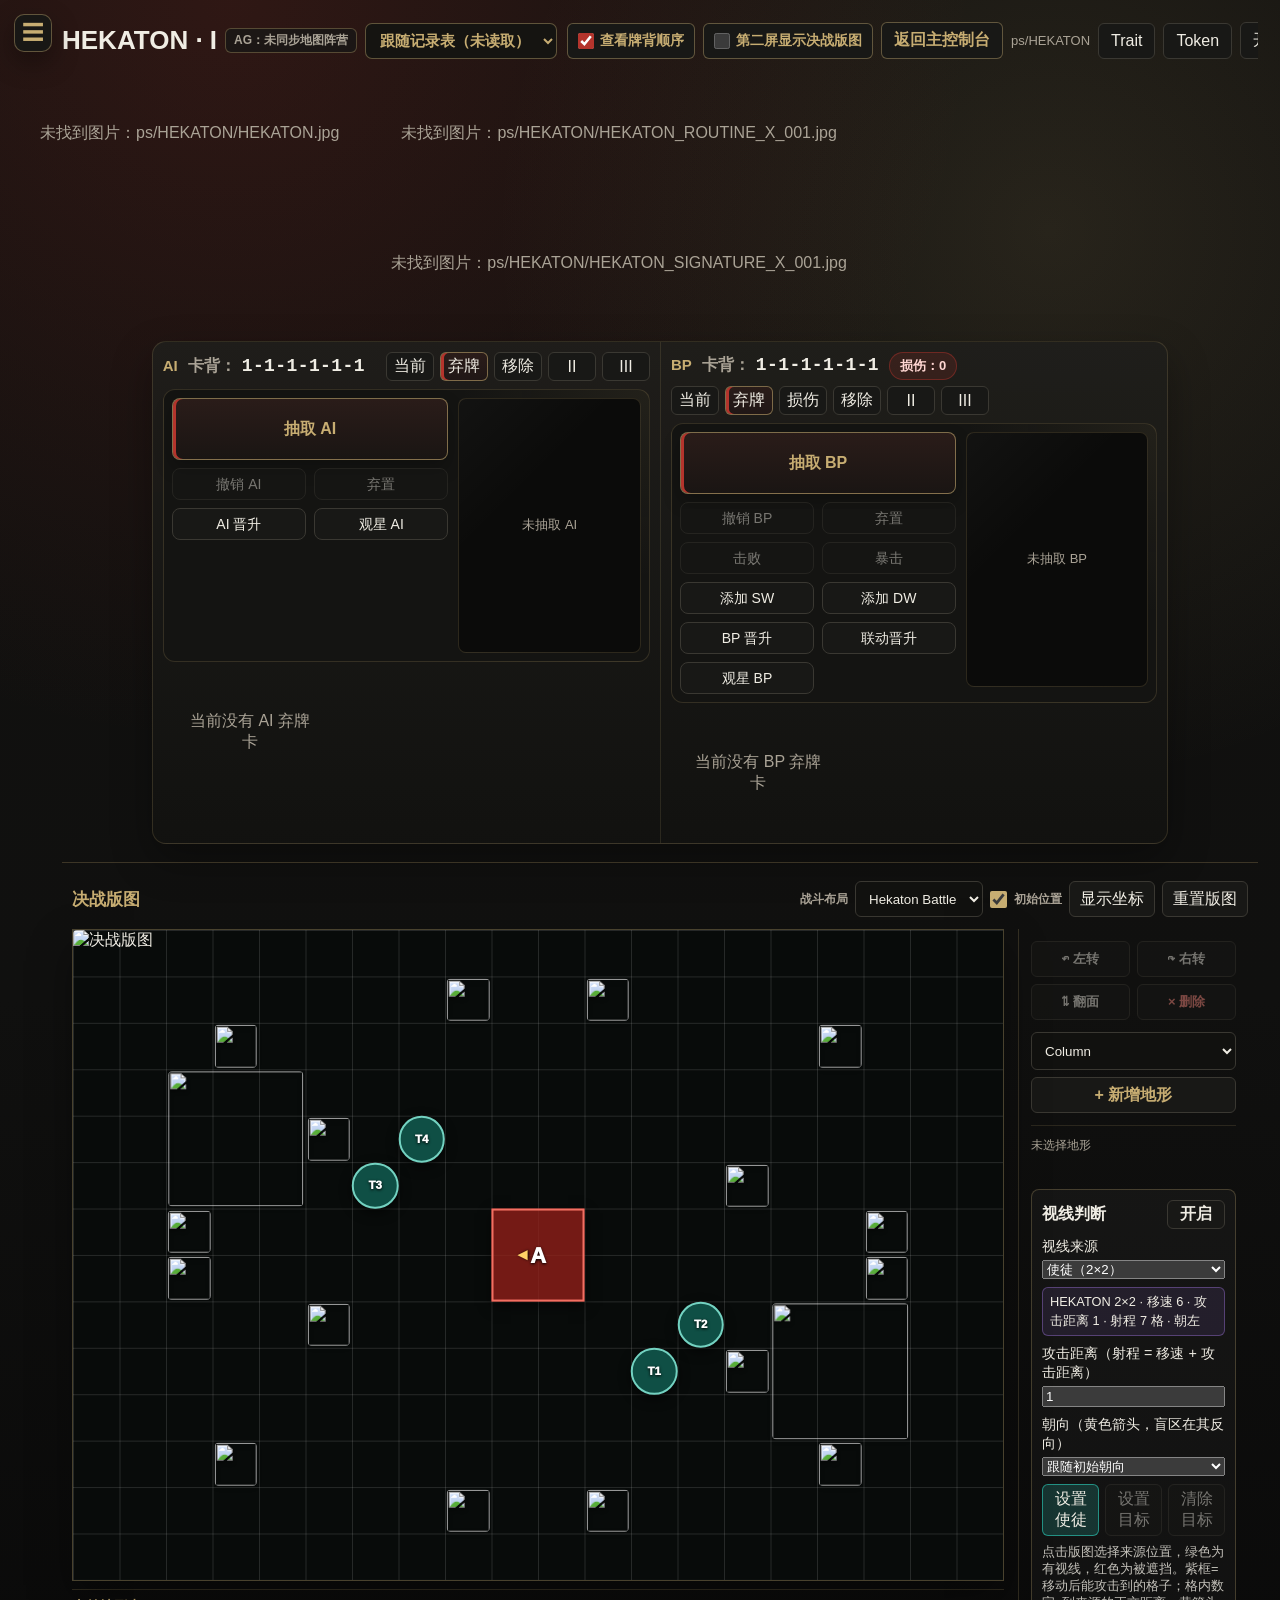
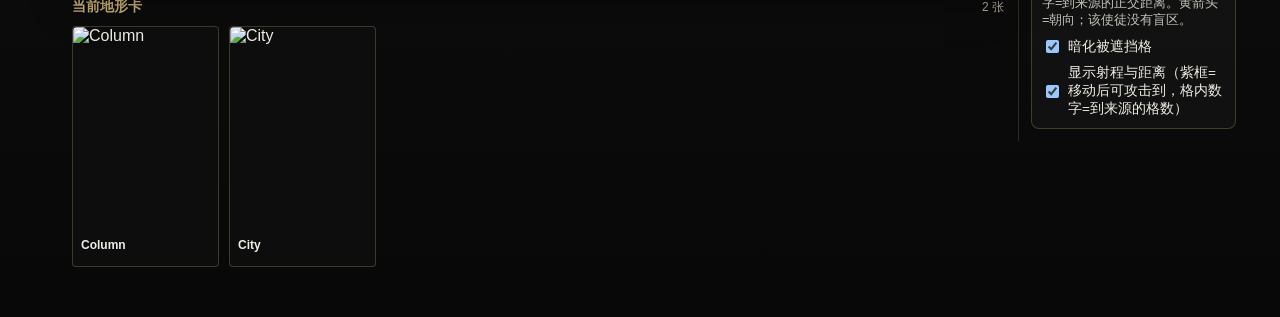
==== commit 1e9efcde: "Import ATO Assistant source files" ====
--- a/aibp/index.html
+++ b/aibp/index.html
@@ -1,159 +1,159 @@
-<!doctype html>
-<html lang="zh-CN">
-<head>
-  <meta charset="utf-8">
-  <meta name="viewport" content="width=device-width, initial-scale=1">
-  <title>AIBP Apostle Viewer</title>
-  <style>
-    :root {
-      color-scheme: dark;
-      --bg: #10100f;
-      --panel: #181816;
-      --panel-2: #22211e;
-      --line: #3a3832;
-      --text: #f0ede4;
-      --muted: #aaa396;
-      --accent: #b4342c;
-      --gold: #c7ad72;
-      --gap: 16px;
-      --header-height: 42px;
-      --pad: 10px;
-      --side-card-image-height: 255px;
-      --panel-image-height: calc(var(--side-card-image-height) * 2.2);
-      --card-min: 126px;
-      --card-max-width: calc(var(--side-card-image-height) * 63 / 89);
-      --aibp-column-width: 424px;
-      --draw-card-height: var(--side-card-image-height);
-      --draw-card-width: calc(var(--draw-card-height) * 63 / 89);
-      --radius: 14px;
-      --shadow: 0 16px 42px rgba(0, 0, 0, 0.32);
-    }
-
-    * {
-      box-sizing: border-box;
-    }
-
-    body {
-      margin: 0;
-      min-height: 100vh;
-      background:
-        radial-gradient(circle at 18% 0%, rgba(180, 52, 44, 0.18), transparent 34%),
-        radial-gradient(circle at 82% 12%, rgba(199, 173, 114, 0.12), transparent 28%),
-        linear-gradient(180deg, #12110f 0%, var(--bg) 52%, #080808 100%);
-      color: var(--text);
-      font-family: "Microsoft YaHei UI", "Segoe UI", Arial, sans-serif;
-      letter-spacing: 0;
-    }
-
-    .app {
-      display: grid;
-      grid-template-columns: 260px minmax(0, 1fr);
-      min-height: 100vh;
-    }
-
-    aside {
-      position: sticky;
-      top: 0;
-      height: 100vh;
-      overflow: auto;
-      border-right: 1px solid rgba(199, 173, 114, 0.18);
-      background:
-        linear-gradient(180deg, rgba(34, 33, 30, 0.94), rgba(13, 13, 12, 0.98));
-      padding: 18px 14px;
-      box-shadow: inset -1px 0 0 rgba(255, 255, 255, 0.03);
-    }
-
-    .sidebar-toggle {
-      position: fixed;
-      z-index: 30;
-      top: 14px;
-      left: 14px;
-      width: 38px;
-      height: 38px;
-      display: grid;
-      place-items: center;
-      border-radius: 10px;
-      border: 1px solid rgba(199, 173, 114, 0.42);
-      background: rgba(24, 24, 22, 0.94);
-      color: var(--gold);
-      font-size: 22px;
-      line-height: 1;
-      box-shadow: 0 10px 26px rgba(0, 0, 0, 0.34);
-    }
-
-    .sidebar-toggle:hover {
-      border-color: var(--gold);
-      background: #261a18;
-    }
-
-    body:not(.sidebar-collapsed) .sidebar-toggle {
-      left: 274px;
-    }
-
-    body.sidebar-collapsed .app {
-      grid-template-columns: minmax(0, 1fr);
-    }
-
-    body.sidebar-collapsed aside {
-      display: none;
-    }
-
-    body.sidebar-collapsed main {
-      padding-left: 62px;
-    }
-
-    body.sidebar-collapsed .viewer {
-      width: calc(100% + 40px);
-      margin-left: -40px;
-    }
-
-    h1 {
-      margin: 0 0 14px;
-      color: var(--gold);
-      font-size: 20px;
-      line-height: 1.2;
-    }
-
-    .nav {
-      display: grid;
-      gap: 8px;
-    }
-
-    button {
-      border: 1px solid var(--line);
-      background: var(--panel);
-      color: var(--text);
-      cursor: pointer;
-      font: inherit;
-    }
-
-    button:disabled {
-      cursor: not-allowed;
-      opacity: 0.45;
-    }
-
-    .nav button {
-      width: 100%;
-      min-height: 42px;
-      padding: 10px 12px;
-      border-radius: 10px;
-      text-align: left;
-    }
-
-    .nav button:hover,
-    .nav button.active,
-    .segmented button.active {
-      border-color: rgba(199, 173, 114, 0.55);
-      background: linear-gradient(180deg, #2a1c19, #201716);
-      box-shadow: inset 3px 0 0 var(--accent);
-    }
-
-    main {
-      min-width: 0;
-      padding: 22px;
-      overflow: auto;
-    }
-
+<!doctype html>
+<html lang="zh-CN">
+<head>
+  <meta charset="utf-8">
+  <meta name="viewport" content="width=device-width, initial-scale=1">
+  <title>AIBP Apostle Viewer</title>
+  <style>
+    :root {
+      color-scheme: dark;
+      --bg: #10100f;
+      --panel: #181816;
+      --panel-2: #22211e;
+      --line: #3a3832;
+      --text: #f0ede4;
+      --muted: #aaa396;
+      --accent: #b4342c;
+      --gold: #c7ad72;
+      --gap: 16px;
+      --header-height: 42px;
+      --pad: 10px;
+      --side-card-image-height: 255px;
+      --panel-image-height: calc(var(--side-card-image-height) * 2.2);
+      --card-min: 126px;
+      --card-max-width: calc(var(--side-card-image-height) * 63 / 89);
+      --aibp-column-width: 424px;
+      --draw-card-height: var(--side-card-image-height);
+      --draw-card-width: calc(var(--draw-card-height) * 63 / 89);
+      --radius: 14px;
+      --shadow: 0 16px 42px rgba(0, 0, 0, 0.32);
+    }
+
+    * {
+      box-sizing: border-box;
+    }
+
+    body {
+      margin: 0;
+      min-height: 100vh;
+      background:
+        radial-gradient(circle at 18% 0%, rgba(180, 52, 44, 0.18), transparent 34%),
+        radial-gradient(circle at 82% 12%, rgba(199, 173, 114, 0.12), transparent 28%),
+        linear-gradient(180deg, #12110f 0%, var(--bg) 52%, #080808 100%);
+      color: var(--text);
+      font-family: "Microsoft YaHei UI", "Segoe UI", Arial, sans-serif;
+      letter-spacing: 0;
+    }
+
+    .app {
+      display: grid;
+      grid-template-columns: 260px minmax(0, 1fr);
+      min-height: 100vh;
+    }
+
+    aside {
+      position: sticky;
+      top: 0;
+      height: 100vh;
+      overflow: auto;
+      border-right: 1px solid rgba(199, 173, 114, 0.18);
+      background:
+        linear-gradient(180deg, rgba(34, 33, 30, 0.94), rgba(13, 13, 12, 0.98));
+      padding: 18px 14px;
+      box-shadow: inset -1px 0 0 rgba(255, 255, 255, 0.03);
+    }
+
+    .sidebar-toggle {
+      position: fixed;
+      z-index: 30;
+      top: 14px;
+      left: 14px;
+      width: 38px;
+      height: 38px;
+      display: grid;
+      place-items: center;
+      border-radius: 10px;
+      border: 1px solid rgba(199, 173, 114, 0.42);
+      background: rgba(24, 24, 22, 0.94);
+      color: var(--gold);
+      font-size: 22px;
+      line-height: 1;
+      box-shadow: 0 10px 26px rgba(0, 0, 0, 0.34);
+    }
+
+    .sidebar-toggle:hover {
+      border-color: var(--gold);
+      background: #261a18;
+    }
+
+    body:not(.sidebar-collapsed) .sidebar-toggle {
+      left: 274px;
+    }
+
+    body.sidebar-collapsed .app {
+      grid-template-columns: minmax(0, 1fr);
+    }
+
+    body.sidebar-collapsed aside {
+      display: none;
+    }
+
+    body.sidebar-collapsed main {
+      padding-left: 62px;
+    }
+
+    body.sidebar-collapsed .viewer {
+      width: calc(100% + 40px);
+      margin-left: -40px;
+    }
+
+    h1 {
+      margin: 0 0 14px;
+      color: var(--gold);
+      font-size: 20px;
+      line-height: 1.2;
+    }
+
+    .nav {
+      display: grid;
+      gap: 8px;
+    }
+
+    button {
+      border: 1px solid var(--line);
+      background: var(--panel);
+      color: var(--text);
+      cursor: pointer;
+      font: inherit;
+    }
+
+    button:disabled {
+      cursor: not-allowed;
+      opacity: 0.45;
+    }
+
+    .nav button {
+      width: 100%;
+      min-height: 42px;
+      padding: 10px 12px;
+      border-radius: 10px;
+      text-align: left;
+    }
+
+    .nav button:hover,
+    .nav button.active,
+    .segmented button.active {
+      border-color: rgba(199, 173, 114, 0.55);
+      background: linear-gradient(180deg, #2a1c19, #201716);
+      box-shadow: inset 3px 0 0 var(--accent);
+    }
+
+    main {
+      min-width: 0;
+      padding: 22px;
+      overflow: auto;
+    }
+
     .title-row {
       display: flex;
       flex-wrap: nowrap;
@@ -194,37 +194,37 @@
       font-size: 12px;
       font-weight: 800;
       white-space: nowrap;
-    }
-
-    .map-faction-chip {
-      display: inline-flex;
-      align-items: center;
-      min-height: 24px;
-      padding: 4px 8px;
-      border: 1px solid rgba(199, 173, 114, 0.34);
-      border-radius: 6px;
-      background: rgba(24, 24, 22, 0.78);
-      color: var(--gold);
-      line-height: 1.2;
-    }
-
-    .map-faction-chip.muted {
-      color: var(--muted);
-      font-weight: 700;
-    }
-
-    .apostle-level-select {
-      min-height: 36px;
-      padding: 6px 10px;
-      border: 1px solid rgba(199, 173, 114, 0.42);
-      border-radius: 7px;
-      background: #151411;
-      color: var(--gold);
-      font-size: 15px;
-      font-weight: 800;
-      cursor: pointer;
-    }
-
+    }
+
+    .map-faction-chip {
+      display: inline-flex;
+      align-items: center;
+      min-height: 24px;
+      padding: 4px 8px;
+      border: 1px solid rgba(199, 173, 114, 0.34);
+      border-radius: 6px;
+      background: rgba(24, 24, 22, 0.78);
+      color: var(--gold);
+      line-height: 1.2;
+    }
+
+    .map-faction-chip.muted {
+      color: var(--muted);
+      font-weight: 700;
+    }
+
+    .apostle-level-select {
+      min-height: 36px;
+      padding: 6px 10px;
+      border: 1px solid rgba(199, 173, 114, 0.42);
+      border-radius: 7px;
+      background: #151411;
+      color: var(--gold);
+      font-size: 15px;
+      font-weight: 800;
+      cursor: pointer;
+    }
+
     .title-actions button,
     .title-actions .return-main-link {
       display: inline-flex;
@@ -299,13 +299,13 @@
       border-color: var(--gold);
       background: #261a18;
     }
-
-    h2 {
-      margin: 0;
-      font-size: 26px;
-      line-height: 1.1;
-    }
-
+
+    h2 {
+      margin: 0;
+      font-size: 26px;
+      line-height: 1.1;
+    }
+
     .path {
       flex: 0 0 auto;
       min-width: 0;
@@ -314,320 +314,320 @@
       overflow-wrap: normal;
       white-space: nowrap;
     }
-
-    .viewer {
-      display: flex;
-      justify-content: safe center;
-      align-items: flex-start;
-      gap: var(--gap);
-      margin-bottom: 18px;
-      overflow: auto;
-    }
-
-    .section {
-      flex: 0 0 auto;
-      overflow: hidden;
-      border: 0;
-      border-radius: 0;
-      background: transparent;
-      box-shadow: none;
-    }
-
-    .section.extra-section {
-      flex: 0 1 min(34vw, calc(var(--side-card-image-height) * 2.4));
-      min-width: min(320px, 34vw);
-      max-width: min(34vw, calc(var(--side-card-image-height) * 2.4));
-    }
-
-    .section-header {
-      display: flex;
-      align-items: center;
-      justify-content: space-between;
-      gap: 10px;
-      height: var(--header-height);
-      padding: 8px 11px;
-      border-bottom: 1px solid var(--line);
-      background: linear-gradient(180deg, rgba(42, 40, 36, 0.98), rgba(28, 27, 24, 0.98));
-      color: var(--gold);
-      font-size: 14px;
-      font-weight: 700;
-      white-space: nowrap;
-    }
-
-    .section-actions {
-      display: flex;
-      align-items: center;
-      gap: 8px;
-    }
-
-    .section-header button {
-      min-height: 28px;
-      padding: 4px 8px;
-      border-radius: 6px;
-      border-color: rgba(199, 173, 114, 0.35);
-      color: var(--gold);
-      font-size: 12px;
-      font-weight: 700;
-    }
-
-    .section-header button:hover {
-      border-color: rgba(199, 173, 114, 0.7);
-      background: #261a18;
-    }
-
-    .image-wrap {
-      display: grid;
-      place-items: center;
-      padding: 0;
-      background: transparent;
-    }
-
-    img {
-      display: block;
-      width: auto;
-      max-width: none;
-      border-radius: 4px;
-    }
-
-    .panel-image {
-      height: var(--panel-image-height);
-    }
-
-    .panel-frame {
-      position: relative;
-      display: inline-block;
-      line-height: 0;
-    }
-
-    .panel-state-marker {
-      position: absolute;
-      left: var(--marker-left, 50%);
-      top: var(--marker-top, 50%);
-      transform: translate(-50%, -50%);
-      width: 64px;
-      height: 64px;
-      display: none;
-      place-items: center;
-      padding: 0;
-      border: 3px solid rgba(255, 88, 82, 0.88);
-      border-radius: 999px;
-      background: rgba(255, 88, 82, 0.04);
-      color: transparent;
-      font-size: 0;
-      font-weight: 0;
-      line-height: 1;
-      letter-spacing: 0;
-      text-shadow: none;
-      box-shadow:
-        0 0 0 1px rgba(20, 8, 6, 0.62),
-        0 0 10px rgba(255, 72, 66, 0.22),
-        inset 0 0 8px rgba(255, 72, 66, 0.12);
-      cursor: pointer;
-      user-select: none;
-      z-index: 3;
-    }
-
-    .panel-state-marker.show {
-      display: grid;
-    }
-
-    .panel-state-marker.chimera-state-marker {
-      width: var(--marker-width, 14%);
-      height: var(--marker-height, 5%);
-      border-width: 3px;
-      border-radius: 8px !important;
-      box-shadow:
-        0 0 0 1px rgba(20, 8, 6, 0.62),
-        0 0 12px rgba(255, 72, 66, 0.2),
-        inset 0 0 8px rgba(255, 72, 66, 0.1);
-    }
-
-    .nietzsche-break-lock {
-      position: absolute;
-      left: var(--lock-left, 50%);
-      top: var(--lock-top, 50%);
-      transform: translate(-50%, -50%);
-      width: 54px;
-      height: 54px;
-      border: 3px solid rgba(255, 88, 82, 0.94);
-      border-radius: 999px;
-      background: rgba(20, 8, 6, 0.2);
-      box-shadow:
-        0 0 0 1px rgba(20, 8, 6, 0.72),
-        0 0 14px rgba(255, 72, 66, 0.34);
-      pointer-events: none;
-      z-index: 4;
-    }
-
-    .nietzsche-break-lock::before,
-    .nietzsche-break-lock::after {
-      content: "";
-      position: absolute;
-      left: 50%;
-      top: 50%;
-      width: 38px;
-      height: 5px;
-      border-radius: 999px;
-      background: rgba(255, 88, 82, 0.96);
-      box-shadow: 0 0 8px rgba(255, 72, 66, 0.32);
-    }
-
-    .nietzsche-break-lock::before {
-      transform: translate(-50%, -50%) rotate(45deg);
-    }
-
-    .nietzsche-break-lock::after {
-      transform: translate(-50%, -50%) rotate(-45deg);
-    }
-
-    .state-button.hidden {
-      display: none;
-    }
-
-    .state-button {
-      border-color: rgba(199, 173, 114, 0.46);
-      color: var(--gold);
-      font-weight: 800;
-    }
-
-    .side-card-image {
-      height: var(--side-card-image-height);
-    }
-
-    .side-stack {
-      display: grid;
-      grid-template-rows: repeat(2, max-content);
-      gap: 10px;
-      background: transparent;
-      border: 0;
-      box-shadow: none;
-    }
-
-    .extra-grid {
-      display: grid;
-      grid-auto-flow: column;
-      grid-template-rows: repeat(2, max-content);
-      grid-auto-columns: max-content;
-      grid-auto-rows: max-content;
-      gap: 10px;
-      align-content: start;
-      justify-content: start;
-      width: 100%;
-      max-width: 100%;
-      max-height: calc(var(--side-card-image-height) * 2 + 10px);
-      overflow: auto;
-    }
-
-    .extra-grid img {
-      width: auto;
-      height: var(--side-card-image-height);
-      max-width: none;
-      border: 1px solid var(--line);
-      background: transparent;
-    }
-
-    .extra-grid img.panel-image {
-      grid-row: span 2;
-      height: calc(var(--side-card-image-height) * 2 + 10px);
-    }
-
-    .trait-dialog {
-      width: min(980px, calc(100vw - 28px));
-      max-height: min(760px, calc(100vh - 28px));
-      padding: 0;
-      border: 1px solid rgba(199, 173, 114, 0.28);
-      border-radius: var(--radius);
-      background: #141311;
-      color: var(--text);
-      box-shadow: 0 22px 70px rgba(0, 0, 0, 0.55);
-    }
-
-    .trait-dialog::backdrop {
-      background: rgba(0, 0, 0, 0.7);
-    }
-
-    .trait-dialog form {
-      display: grid;
-      grid-template-rows: auto minmax(0, 1fr) auto;
-      max-height: inherit;
-    }
-
-    .trait-dialog-head,
-    .trait-dialog-actions {
-      display: flex;
-      align-items: center;
-      justify-content: space-between;
-      gap: 12px;
-      padding: 12px 14px;
-      border-bottom: 1px solid var(--line);
-      background: linear-gradient(180deg, rgba(42, 40, 36, 0.98), rgba(28, 27, 24, 0.98));
-    }
-
-    .trait-dialog-actions {
-      justify-content: flex-end;
-      border-top: 1px solid var(--line);
-      border-bottom: 0;
-    }
-
-    .trait-dialog-title {
-      color: var(--gold);
-      font-size: 15px;
-      font-weight: 800;
-    }
-
-    .trait-dialog-grid {
-      display: grid;
-      grid-template-columns: repeat(auto-fill, minmax(138px, 1fr));
-      gap: 12px;
-      padding: 14px;
-      overflow: auto;
-      background: #0b0b0a;
-    }
-
-    .trait-option {
-      position: relative;
-      display: grid;
-      gap: 7px;
-      min-width: 0;
-      padding: 8px;
-      border: 1px solid var(--line);
-      border-radius: 8px;
-      background: var(--panel);
-      cursor: pointer;
-    }
-
-    .trait-option:hover,
-    .trait-option:has(input:checked) {
-      border-color: rgba(199, 173, 114, 0.72);
-      background: #211916;
-    }
-
-    .trait-option input {
-      position: absolute;
-      top: 8px;
-      right: 8px;
-      width: 18px;
-      height: 18px;
-      accent-color: var(--accent);
-    }
-
-    .trait-option img {
-      width: 100%;
-      height: auto;
-      max-height: 214px;
-      object-fit: contain;
-      border: 1px solid rgba(199, 173, 114, 0.18);
-      background: #0b0b0a;
-    }
-
-    .trait-option span {
-      min-width: 0;
-      color: var(--muted);
-      font-size: 11px;
-      text-align: center;
-      overflow-wrap: anywhere;
-    }
-
+
+    .viewer {
+      display: flex;
+      justify-content: safe center;
+      align-items: flex-start;
+      gap: var(--gap);
+      margin-bottom: 18px;
+      overflow: auto;
+    }
+
+    .section {
+      flex: 0 0 auto;
+      overflow: hidden;
+      border: 0;
+      border-radius: 0;
+      background: transparent;
+      box-shadow: none;
+    }
+
+    .section.extra-section {
+      flex: 0 1 min(34vw, calc(var(--side-card-image-height) * 2.4));
+      min-width: min(320px, 34vw);
+      max-width: min(34vw, calc(var(--side-card-image-height) * 2.4));
+    }
+
+    .section-header {
+      display: flex;
+      align-items: center;
+      justify-content: space-between;
+      gap: 10px;
+      height: var(--header-height);
+      padding: 8px 11px;
+      border-bottom: 1px solid var(--line);
+      background: linear-gradient(180deg, rgba(42, 40, 36, 0.98), rgba(28, 27, 24, 0.98));
+      color: var(--gold);
+      font-size: 14px;
+      font-weight: 700;
+      white-space: nowrap;
+    }
+
+    .section-actions {
+      display: flex;
+      align-items: center;
+      gap: 8px;
+    }
+
+    .section-header button {
+      min-height: 28px;
+      padding: 4px 8px;
+      border-radius: 6px;
+      border-color: rgba(199, 173, 114, 0.35);
+      color: var(--gold);
+      font-size: 12px;
+      font-weight: 700;
+    }
+
+    .section-header button:hover {
+      border-color: rgba(199, 173, 114, 0.7);
+      background: #261a18;
+    }
+
+    .image-wrap {
+      display: grid;
+      place-items: center;
+      padding: 0;
+      background: transparent;
+    }
+
+    img {
+      display: block;
+      width: auto;
+      max-width: none;
+      border-radius: 4px;
+    }
+
+    .panel-image {
+      height: var(--panel-image-height);
+    }
+
+    .panel-frame {
+      position: relative;
+      display: inline-block;
+      line-height: 0;
+    }
+
+    .panel-state-marker {
+      position: absolute;
+      left: var(--marker-left, 50%);
+      top: var(--marker-top, 50%);
+      transform: translate(-50%, -50%);
+      width: 64px;
+      height: 64px;
+      display: none;
+      place-items: center;
+      padding: 0;
+      border: 3px solid rgba(255, 88, 82, 0.88);
+      border-radius: 999px;
+      background: rgba(255, 88, 82, 0.04);
+      color: transparent;
+      font-size: 0;
+      font-weight: 0;
+      line-height: 1;
+      letter-spacing: 0;
+      text-shadow: none;
+      box-shadow:
+        0 0 0 1px rgba(20, 8, 6, 0.62),
+        0 0 10px rgba(255, 72, 66, 0.22),
+        inset 0 0 8px rgba(255, 72, 66, 0.12);
+      cursor: pointer;
+      user-select: none;
+      z-index: 3;
+    }
+
+    .panel-state-marker.show {
+      display: grid;
+    }
+
+    .panel-state-marker.chimera-state-marker {
+      width: var(--marker-width, 14%);
+      height: var(--marker-height, 5%);
+      border-width: 3px;
+      border-radius: 8px !important;
+      box-shadow:
+        0 0 0 1px rgba(20, 8, 6, 0.62),
+        0 0 12px rgba(255, 72, 66, 0.2),
+        inset 0 0 8px rgba(255, 72, 66, 0.1);
+    }
+
+    .nietzsche-break-lock {
+      position: absolute;
+      left: var(--lock-left, 50%);
+      top: var(--lock-top, 50%);
+      transform: translate(-50%, -50%);
+      width: 54px;
+      height: 54px;
+      border: 3px solid rgba(255, 88, 82, 0.94);
+      border-radius: 999px;
+      background: rgba(20, 8, 6, 0.2);
+      box-shadow:
+        0 0 0 1px rgba(20, 8, 6, 0.72),
+        0 0 14px rgba(255, 72, 66, 0.34);
+      pointer-events: none;
+      z-index: 4;
+    }
+
+    .nietzsche-break-lock::before,
+    .nietzsche-break-lock::after {
+      content: "";
+      position: absolute;
+      left: 50%;
+      top: 50%;
+      width: 38px;
+      height: 5px;
+      border-radius: 999px;
+      background: rgba(255, 88, 82, 0.96);
+      box-shadow: 0 0 8px rgba(255, 72, 66, 0.32);
+    }
+
+    .nietzsche-break-lock::before {
+      transform: translate(-50%, -50%) rotate(45deg);
+    }
+
+    .nietzsche-break-lock::after {
+      transform: translate(-50%, -50%) rotate(-45deg);
+    }
+
+    .state-button.hidden {
+      display: none;
+    }
+
+    .state-button {
+      border-color: rgba(199, 173, 114, 0.46);
+      color: var(--gold);
+      font-weight: 800;
+    }
+
+    .side-card-image {
+      height: var(--side-card-image-height);
+    }
+
+    .side-stack {
+      display: grid;
+      grid-template-rows: repeat(2, max-content);
+      gap: 10px;
+      background: transparent;
+      border: 0;
+      box-shadow: none;
+    }
+
+    .extra-grid {
+      display: grid;
+      grid-auto-flow: column;
+      grid-template-rows: repeat(2, max-content);
+      grid-auto-columns: max-content;
+      grid-auto-rows: max-content;
+      gap: 10px;
+      align-content: start;
+      justify-content: start;
+      width: 100%;
+      max-width: 100%;
+      max-height: calc(var(--side-card-image-height) * 2 + 10px);
+      overflow: auto;
+    }
+
+    .extra-grid img {
+      width: auto;
+      height: var(--side-card-image-height);
+      max-width: none;
+      border: 1px solid var(--line);
+      background: transparent;
+    }
+
+    .extra-grid img.panel-image {
+      grid-row: span 2;
+      height: calc(var(--side-card-image-height) * 2 + 10px);
+    }
+
+    .trait-dialog {
+      width: min(980px, calc(100vw - 28px));
+      max-height: min(760px, calc(100vh - 28px));
+      padding: 0;
+      border: 1px solid rgba(199, 173, 114, 0.28);
+      border-radius: var(--radius);
+      background: #141311;
+      color: var(--text);
+      box-shadow: 0 22px 70px rgba(0, 0, 0, 0.55);
+    }
+
+    .trait-dialog::backdrop {
+      background: rgba(0, 0, 0, 0.7);
+    }
+
+    .trait-dialog form {
+      display: grid;
+      grid-template-rows: auto minmax(0, 1fr) auto;
+      max-height: inherit;
+    }
+
+    .trait-dialog-head,
+    .trait-dialog-actions {
+      display: flex;
+      align-items: center;
+      justify-content: space-between;
+      gap: 12px;
+      padding: 12px 14px;
+      border-bottom: 1px solid var(--line);
+      background: linear-gradient(180deg, rgba(42, 40, 36, 0.98), rgba(28, 27, 24, 0.98));
+    }
+
+    .trait-dialog-actions {
+      justify-content: flex-end;
+      border-top: 1px solid var(--line);
+      border-bottom: 0;
+    }
+
+    .trait-dialog-title {
+      color: var(--gold);
+      font-size: 15px;
+      font-weight: 800;
+    }
+
+    .trait-dialog-grid {
+      display: grid;
+      grid-template-columns: repeat(auto-fill, minmax(138px, 1fr));
+      gap: 12px;
+      padding: 14px;
+      overflow: auto;
+      background: #0b0b0a;
+    }
+
+    .trait-option {
+      position: relative;
+      display: grid;
+      gap: 7px;
+      min-width: 0;
+      padding: 8px;
+      border: 1px solid var(--line);
+      border-radius: 8px;
+      background: var(--panel);
+      cursor: pointer;
+    }
+
+    .trait-option:hover,
+    .trait-option:has(input:checked) {
+      border-color: rgba(199, 173, 114, 0.72);
+      background: #211916;
+    }
+
+    .trait-option input {
+      position: absolute;
+      top: 8px;
+      right: 8px;
+      width: 18px;
+      height: 18px;
+      accent-color: var(--accent);
+    }
+
+    .trait-option img {
+      width: 100%;
+      height: auto;
+      max-height: 214px;
+      object-fit: contain;
+      border: 1px solid rgba(199, 173, 114, 0.18);
+      background: #0b0b0a;
+    }
+
+    .trait-option span {
+      min-width: 0;
+      color: var(--muted);
+      font-size: 11px;
+      text-align: center;
+      overflow-wrap: anywhere;
+    }
+
     .trait-dialog-actions button {
       min-height: 34px;
       padding: 6px 12px;
@@ -725,196 +725,196 @@
     .scry-dialog .trait-dialog-actions button {
       min-height: 34px;
     }
-
-    .cards-panel {
-      width: 85%;
-      max-width: 85%;
-      margin: 0 auto;
-      border: 1px solid rgba(199, 173, 114, 0.18);
-      border-radius: var(--radius);
-      background: linear-gradient(180deg, rgba(31, 30, 27, 0.96), rgba(18, 18, 16, 0.98));
-      overflow: hidden;
-      box-shadow: var(--shadow);
-    }
-
-    .cards-toolbar {
-      display: flex;
-      align-items: center;
-      padding: 8px 10px;
-      border-bottom: 1px solid var(--line);
-      background: var(--panel-2);
-    }
-
-    .cards-toolbar h3 {
-      margin: 0;
-      color: var(--gold);
-      font-size: 14px;
-      line-height: 1.1;
-    }
-
-    .deck-info {
-      display: inline-flex;
-      align-items: baseline;
-      gap: 6px;
-      color: var(--muted);
-      font-family: Consolas, "Microsoft YaHei UI", monospace;
-      font-size: 16px;
-      font-weight: 700;
-      white-space: nowrap;
-    }
-
-    .deck-info span {
-      color: var(--text);
-      font-size: 18px;
-      font-weight: 800;
-      letter-spacing: 0.4px;
-    }
-
-    .card-title-with-back {
-      display: flex;
-      align-items: baseline;
-      gap: 10px;
-      min-width: max-content;
-    }
-
-    .draw-panel {
-      display: contents;
-    }
-
-    .draw-box {
-      display: grid;
-      grid-template-columns: 1fr;
-      gap: 8px;
-      align-items: start;
-      justify-content: stretch;
-      margin-bottom: 8px;
-      padding: 6px;
-      width: 100%;
-      max-width: 100%;
-      border: 1px solid rgba(199, 173, 114, 0.18);
-      border-radius: 12px;
-      background:
-        radial-gradient(circle at 100% 0%, rgba(199, 173, 114, 0.08), transparent 34%),
-        #141412;
-    }
-
-    .draw-actions {
-      display: flex;
-      flex-wrap: wrap;
-      gap: 6px;
-      align-content: start;
-      align-items: center;
-      width: 100%;
-    }
-
-    .draw-actions button,
-    .draw-panel button {
-      flex: 0 0 auto;
-      min-width: 58px;
-      min-height: 24px;
-      padding: 3px 6px;
-      border-radius: 7px;
-      font-size: 11px;
-      line-height: 1.05;
-      white-space: nowrap;
-      transition: transform 140ms ease, border-color 140ms ease, background 140ms ease;
-    }
-
-
-
-    .draw-actions .damage-target {
-      flex: 1 1 100%;
-      min-height: 24px;
-      padding: 3px 5px;
-      border-radius: 7px;
-      font-size: 12px;
-    }
-
-    .draw-actions .damage-target select {
-      min-height: 24px;
-      padding: 1px 5px;
-      font-size: 12px;
-    }
-
-    .draw-actions button:not(:disabled):hover,
-    .draw-panel button:not(:disabled):hover,
-    .title-actions button:hover {
-      transform: translateY(-1px);
-      border-color: rgba(199, 173, 114, 0.58);
-      background: #241916;
-    }
-
-    #drawAiButton,
-    #drawBpButton {
-      min-width: 104px;
-      min-height: 54px;
-      padding: 12px 16px;
-      border-color: rgba(199, 173, 114, 0.58);
-      border-radius: 8px;
-      background: linear-gradient(180deg, #2a1c19, #1a1513);
-      color: var(--gold);
-      font-size: 15px;
-      font-weight: 800;
-      line-height: 1.1;
-      box-shadow: inset 3px 0 0 var(--accent), 0 8px 18px rgba(0, 0, 0, 0.24);
-    }
-
-    .draw-preview {
-      width: calc(var(--draw-card-width) + 8px);
-      height: calc(var(--draw-card-height) + 8px);
-      max-width: 100%;
-      display: grid;
-      place-items: center;
-      justify-self: center;
-      align-self: start;
-      padding: 4px;
-      border: 1px solid rgba(199, 173, 114, 0.18);
-      border-radius: 8px;
-      background:
-        linear-gradient(135deg, rgba(255, 255, 255, 0.03), transparent 36%),
-        #0b0b0a;
-      color: var(--muted);
-      font-size: 12px;
-      text-align: center;
-      aspect-ratio: 63 / 89;
-      cursor: pointer;
-      transition: border-color 140ms ease, background 140ms ease;
-    }
-
-    .draw-preview.has-card {
-      cursor: zoom-in;
-    }
-
-    .draw-preview:not(.has-card):hover {
-      border-color: rgba(199, 173, 114, 0.58);
-      background:
-        linear-gradient(135deg, rgba(255, 255, 255, 0.04), transparent 36%),
-        #181511;
-    }
-
-    .draw-preview img {
-      width: auto;
-      max-width: var(--draw-card-width);
-      height: auto;
-      max-height: var(--draw-card-height);
-      object-fit: contain;
-      border-radius: 7px;
-    }
-
-    .segmented {
-      display: flex;
-      flex-wrap: wrap;
-      justify-content: flex-end;
-      gap: 6px;
-    }
-
-    .segmented button {
-      min-width: 48px;
-      min-height: 26px;
-      padding: 3px 6px;
-      border-radius: 6px;
-    }
-
+
+    .cards-panel {
+      width: 85%;
+      max-width: 85%;
+      margin: 0 auto;
+      border: 1px solid rgba(199, 173, 114, 0.18);
+      border-radius: var(--radius);
+      background: linear-gradient(180deg, rgba(31, 30, 27, 0.96), rgba(18, 18, 16, 0.98));
+      overflow: hidden;
+      box-shadow: var(--shadow);
+    }
+
+    .cards-toolbar {
+      display: flex;
+      align-items: center;
+      padding: 8px 10px;
+      border-bottom: 1px solid var(--line);
+      background: var(--panel-2);
+    }
+
+    .cards-toolbar h3 {
+      margin: 0;
+      color: var(--gold);
+      font-size: 14px;
+      line-height: 1.1;
+    }
+
+    .deck-info {
+      display: inline-flex;
+      align-items: baseline;
+      gap: 6px;
+      color: var(--muted);
+      font-family: Consolas, "Microsoft YaHei UI", monospace;
+      font-size: 16px;
+      font-weight: 700;
+      white-space: nowrap;
+    }
+
+    .deck-info span {
+      color: var(--text);
+      font-size: 18px;
+      font-weight: 800;
+      letter-spacing: 0.4px;
+    }
+
+    .card-title-with-back {
+      display: flex;
+      align-items: baseline;
+      gap: 10px;
+      min-width: max-content;
+    }
+
+    .draw-panel {
+      display: contents;
+    }
+
+    .draw-box {
+      display: grid;
+      grid-template-columns: 1fr;
+      gap: 8px;
+      align-items: start;
+      justify-content: stretch;
+      margin-bottom: 8px;
+      padding: 6px;
+      width: 100%;
+      max-width: 100%;
+      border: 1px solid rgba(199, 173, 114, 0.18);
+      border-radius: 12px;
+      background:
+        radial-gradient(circle at 100% 0%, rgba(199, 173, 114, 0.08), transparent 34%),
+        #141412;
+    }
+
+    .draw-actions {
+      display: flex;
+      flex-wrap: wrap;
+      gap: 6px;
+      align-content: start;
+      align-items: center;
+      width: 100%;
+    }
+
+    .draw-actions button,
+    .draw-panel button {
+      flex: 0 0 auto;
+      min-width: 58px;
+      min-height: 24px;
+      padding: 3px 6px;
+      border-radius: 7px;
+      font-size: 11px;
+      line-height: 1.05;
+      white-space: nowrap;
+      transition: transform 140ms ease, border-color 140ms ease, background 140ms ease;
+    }
+
+
+
+    .draw-actions .damage-target {
+      flex: 1 1 100%;
+      min-height: 24px;
+      padding: 3px 5px;
+      border-radius: 7px;
+      font-size: 12px;
+    }
+
+    .draw-actions .damage-target select {
+      min-height: 24px;
+      padding: 1px 5px;
+      font-size: 12px;
+    }
+
+    .draw-actions button:not(:disabled):hover,
+    .draw-panel button:not(:disabled):hover,
+    .title-actions button:hover {
+      transform: translateY(-1px);
+      border-color: rgba(199, 173, 114, 0.58);
+      background: #241916;
+    }
+
+    #drawAiButton,
+    #drawBpButton {
+      min-width: 104px;
+      min-height: 54px;
+      padding: 12px 16px;
+      border-color: rgba(199, 173, 114, 0.58);
+      border-radius: 8px;
+      background: linear-gradient(180deg, #2a1c19, #1a1513);
+      color: var(--gold);
+      font-size: 15px;
+      font-weight: 800;
+      line-height: 1.1;
+      box-shadow: inset 3px 0 0 var(--accent), 0 8px 18px rgba(0, 0, 0, 0.24);
+    }
+
+    .draw-preview {
+      width: calc(var(--draw-card-width) + 8px);
+      height: calc(var(--draw-card-height) + 8px);
+      max-width: 100%;
+      display: grid;
+      place-items: center;
+      justify-self: center;
+      align-self: start;
+      padding: 4px;
+      border: 1px solid rgba(199, 173, 114, 0.18);
+      border-radius: 8px;
+      background:
+        linear-gradient(135deg, rgba(255, 255, 255, 0.03), transparent 36%),
+        #0b0b0a;
+      color: var(--muted);
+      font-size: 12px;
+      text-align: center;
+      aspect-ratio: 63 / 89;
+      cursor: pointer;
+      transition: border-color 140ms ease, background 140ms ease;
+    }
+
+    .draw-preview.has-card {
+      cursor: zoom-in;
+    }
+
+    .draw-preview:not(.has-card):hover {
+      border-color: rgba(199, 173, 114, 0.58);
+      background:
+        linear-gradient(135deg, rgba(255, 255, 255, 0.04), transparent 36%),
+        #181511;
+    }
+
+    .draw-preview img {
+      width: auto;
+      max-width: var(--draw-card-width);
+      height: auto;
+      max-height: var(--draw-card-height);
+      object-fit: contain;
+      border-radius: 7px;
+    }
+
+    .segmented {
+      display: flex;
+      flex-wrap: wrap;
+      justify-content: flex-end;
+      gap: 6px;
+    }
+
+    .segmented button {
+      min-width: 48px;
+      min-height: 26px;
+      padding: 3px 6px;
+      border-radius: 6px;
+    }
+
     .aibp-layout {
       display: grid;
       grid-template-columns: minmax(0, 1fr) minmax(0, 1fr);
@@ -927,87 +927,87 @@
       grid-template-columns: minmax(0, 1fr);
     }
 
-    .card-column {
-      min-width: 0;
-      padding: 10px;
-      width: 100%;
-    }
-
-    .card-column + .card-column {
-      border-left: 1px solid rgba(199, 173, 114, 0.14);
-    }
-
-    .card-column-head {
-      display: flex;
-      align-items: center;
-      justify-content: space-between;
-      flex-wrap: wrap;
-      gap: 6px;
-      margin-bottom: 8px;
-    }
-
-    .card-column-title {
-      margin: 0;
-      color: var(--gold);
-      font-size: 15px;
-      font-weight: 700;
-      text-align: left;
-    }
-
-    .card-grid {
-      display: grid;
-      grid-template-columns: repeat(auto-fill, minmax(var(--card-min), var(--card-max-width)));
-      justify-content: start;
-      gap: 14px;
-    }
-
-    .card-grid img {
-      width: 100%;
-      height: auto;
-      max-width: var(--card-max-width);
-      max-height: var(--side-card-image-height);
-      justify-self: center;
-      object-fit: contain;
-      background: #0b0b0a;
-      border: 1px solid rgba(199, 173, 114, 0.18);
-      border-radius: 10px;
-      box-shadow: 0 10px 26px rgba(0, 0, 0, 0.28);
-    }
-
-    .damage-target {
-      display: none;
-      gap: 5px;
-      align-items: start;
-      color: var(--muted);
-      font-size: 12px;
-    }
-
-    .damage-target.show {
-      display: grid;
-    }
-
-    .chimera-only-action {
-      display: none;
-    }
-
-    .chimera-only-action.show {
-      display: inline-grid;
-      align-items: center;
-    }
-
-    .labyrinthauros-only-action {
-      display: none;
-    }
-
-    .labyrinthauros-only-action.show {
-      display: inline-grid;
-      align-items: center;
-    }
-
-    .hermesian-only-action {
-      display: none;
-    }
-
+    .card-column {
+      min-width: 0;
+      padding: 10px;
+      width: 100%;
+    }
+
+    .card-column + .card-column {
+      border-left: 1px solid rgba(199, 173, 114, 0.14);
+    }
+
+    .card-column-head {
+      display: flex;
+      align-items: center;
+      justify-content: space-between;
+      flex-wrap: wrap;
+      gap: 6px;
+      margin-bottom: 8px;
+    }
+
+    .card-column-title {
+      margin: 0;
+      color: var(--gold);
+      font-size: 15px;
+      font-weight: 700;
+      text-align: left;
+    }
+
+    .card-grid {
+      display: grid;
+      grid-template-columns: repeat(auto-fill, minmax(var(--card-min), var(--card-max-width)));
+      justify-content: start;
+      gap: 14px;
+    }
+
+    .card-grid img {
+      width: 100%;
+      height: auto;
+      max-width: var(--card-max-width);
+      max-height: var(--side-card-image-height);
+      justify-self: center;
+      object-fit: contain;
+      background: #0b0b0a;
+      border: 1px solid rgba(199, 173, 114, 0.18);
+      border-radius: 10px;
+      box-shadow: 0 10px 26px rgba(0, 0, 0, 0.28);
+    }
+
+    .damage-target {
+      display: none;
+      gap: 5px;
+      align-items: start;
+      color: var(--muted);
+      font-size: 12px;
+    }
+
+    .damage-target.show {
+      display: grid;
+    }
+
+    .chimera-only-action {
+      display: none;
+    }
+
+    .chimera-only-action.show {
+      display: inline-grid;
+      align-items: center;
+    }
+
+    .labyrinthauros-only-action {
+      display: none;
+    }
+
+    .labyrinthauros-only-action.show {
+      display: inline-grid;
+      align-items: center;
+    }
+
+    .hermesian-only-action {
+      display: none;
+    }
+
     .hermesian-only-action.show {
       display: inline-grid;
       align-items: center;
@@ -1031,889 +1031,889 @@
       align-items: center;
     }
 
-    .damage-target select {
-      min-height: 34px;
-      border: 1px solid var(--line);
-      border-radius: 8px;
-      background: #151411;
-      color: var(--text);
-      padding: 5px 8px;
-      font: inherit;
-    }
-
-    .card-tile {
-      position: relative;
-      min-width: 0;
-    }
-
-    .damage-badge {
-      position: absolute;
-      top: 8px;
-      right: 8px;
-      min-width: 32px;
-      height: 32px;
-      display: grid;
-      place-items: center;
-      border-radius: 999px;
-      border: 1px solid rgba(255, 255, 255, 0.22);
-      background: rgba(180, 52, 44, 0.92);
-      color: #fff;
-      font-weight: 800;
-      font-size: 15px;
-      box-shadow: 0 8px 18px rgba(0, 0, 0, 0.38);
-    }
-
-    .bp-damage-summary {
-      display: inline-flex;
-      align-items: center;
-      gap: 6px;
-      width: fit-content;
-      padding: 4px 10px;
-      border: 1px solid rgba(180, 52, 44, 0.45);
-      border-radius: 999px;
-      background: rgba(180, 52, 44, 0.16);
-      color: #ffd6d2;
-      font-size: 13px;
-      font-weight: 800;
-      white-space: nowrap;
-    }
-
-    .missing {
-      display: grid;
-      place-items: center;
-      min-height: 120px;
-      padding: 18px;
-      color: var(--muted);
-      text-align: center;
-    }
-
-    @media (max-width: 1180px) {
-      .draw-box {
-        grid-template-columns: 128px auto;
-      }
-    }
-
-    @media (max-width: 980px) {
-      .app {
-        grid-template-columns: 1fr;
-      }
-
-      aside {
-        position: static;
-        height: auto;
-        border-right: 0;
-        border-bottom: 1px solid var(--line);
-      }
-
-      .nav {
-        grid-template-columns: repeat(auto-fit, minmax(170px, 1fr));
-      }
-
-      .viewer {
-        justify-content: flex-start;
-      }
-
-      .cards-panel {
-        width: 100%;
-        max-width: 100%;
-      }
-
-      .cards-toolbar,
-      .aibp-layout {
-        grid-template-columns: 1fr;
-      }
-
-      .draw-box {
-        grid-template-columns: 128px auto;
-      }
-
-      .card-column + .card-column {
-        border-left: 0;
-        border-top: 1px solid var(--line);
-      }
-    }
-
-    @media (max-width: 1180px) {
-      .draw-box {
-        grid-template-columns: 128px auto;
-      }
-    }
-
-    @media (max-width: 980px) {
-      .extra-grid {
-        width: 100%;
-        min-width: 0;
-      }
-
-      .extra-card-grid {
-        grid-template-columns: repeat(auto-fit, minmax(130px, 1fr));
-      }
-    }
-  
-
-    /* 本次调整：操作按钮在左，当前抽牌在右；两块共同铺满各自 AI/BP 区域 */
-    .draw-box {
-      display: grid !important;
-      grid-template-columns: minmax(0, 1fr) calc(var(--draw-card-width) + 8px) !important;
-      gap: 10px !important;
-      align-items: stretch !important;
-      justify-content: stretch !important;
-      width: 100% !important;
-      max-width: 100% !important;
-      margin-bottom: 10px !important;
-      padding: 8px !important;
-    }
-
-    .draw-actions {
-      display: grid !important;
-      grid-template-columns: repeat(2, minmax(0, 1fr)) !important;
-      gap: 8px !important;
-      align-content: start !important;
-      align-items: stretch !important;
-      width: 100% !important;
-      min-width: 0 !important;
-    }
-
-    .draw-actions button,
-    .draw-panel button {
-      width: 100% !important;
-      min-width: 0 !important;
-      min-height: 32px !important;
-      padding: 5px 8px !important;
-      border-radius: 8px !important;
-      font-size: 14px !important;
-      line-height: 1.15 !important;
-      text-align: center !important;
-      white-space: nowrap !important;
-    }
-
-    #drawAiButton,
-    #drawBpButton {
-      grid-column: 1 / -1 !important;
-      min-height: 62px !important;
-      padding: 14px 16px !important;
-      font-size: 16px !important;
-      font-weight: 900 !important;
-    }
-
-    .draw-actions .damage-target {
-      grid-column: 1 / -1 !important;
-      width: 100% !important;
-      min-height: 32px !important;
-      padding: 5px 8px !important;
-      font-size: 13px !important;
-      align-items: center !important;
-    }
-
-    .draw-actions .damage-target select {
-      min-height: 28px !important;
-      font-size: 13px !important;
-    }
-
-    .draw-preview {
-      justify-self: end !important;
-      align-self: stretch !important;
-      width: calc(var(--draw-card-width) + 8px) !important;
-      height: calc(var(--draw-card-height) + 8px) !important;
-      max-width: none !important;
-      margin: 0 !important;
-      padding: 4px !important;
-      font-size: 13px !important;
-    }
-
-    .draw-preview img {
-      max-width: var(--draw-card-width) !important;
-      max-height: var(--draw-card-height) !important;
-    }
-
-    @media (max-width: 1180px) {
-      .draw-box {
-        grid-template-columns: minmax(0, 1fr) calc(var(--draw-card-width) + 8px) !important;
-      }
-    }
-
-    @media (max-width: 980px) {
-      .draw-box {
-        grid-template-columns: minmax(0, 1fr) calc(var(--draw-card-width) + 8px) !important;
-      }
-    }
-
-    @media (max-width: 720px) {
-      .draw-box {
-        grid-template-columns: 1fr !important;
-      }
-      .draw-preview {
-        justify-self: center !important;
-      }
-    }
-
-
-    @media (max-width: 980px) {
-      body:not(.sidebar-collapsed) .sidebar-toggle {
-        left: 14px;
-      }
-
-      body.sidebar-collapsed main {
-        padding-left: 54px;
-      }
-
-      body.sidebar-collapsed .viewer {
-        width: calc(100% + 32px);
-        margin-left: -32px;
-      }
-    }
-
-
-    .trait-option.token-option {
-      cursor: default;
-    }
-
-    .trait-option.token-option img {
-      cursor: pointer;
-      transition: transform 120ms ease, border-color 120ms ease;
-    }
-
-    .trait-option.token-option img:hover {
-      transform: translateY(-1px);
-      border-color: rgba(199, 173, 114, 0.72);
-    }
-
-    .token-option-count {
-      display: grid;
-      grid-template-columns: 28px minmax(44px, 1fr) 28px;
-      align-items: center;
-      gap: 6px;
-      width: 100%;
-      color: var(--muted);
-      font-size: 12px;
-    }
-
-    .token-option-count-label {
-      grid-column: 1 / -1;
-      text-align: center;
-      color: var(--muted);
-      font-size: 11px;
-      line-height: 1.1;
-    }
-
-    .token-option-count input {
-      position: static !important;
-      top: auto !important;
-      right: auto !important;
-      width: 100% !important;
-      height: auto !important;
-      min-height: 30px;
-      margin: 0 !important;
-      border: 1px solid var(--line);
-      border-radius: 7px;
-      background: #151411;
-      color: var(--text);
-      padding: 3px 6px;
-      font: inherit;
-      text-align: center;
-      accent-color: auto;
-    }
-
-    .token-count-step {
-      width: 28px;
-      min-width: 28px;
-      height: 30px;
-      min-height: 30px;
-      display: grid;
-      place-items: center;
-      padding: 0;
-      border-radius: 7px;
-      border-color: rgba(199, 173, 114, 0.35);
-      color: var(--gold);
-      font-weight: 900;
-      line-height: 1;
-    }
-
-    .token-count-step:hover {
-      border-color: rgba(199, 173, 114, 0.72);
-      background: #261a18;
-    }
-
-
-
-    .token-folder-tools {
-      display: grid;
-      gap: 8px;
-      padding: 14px;
-      border-bottom: 1px solid var(--line);
-      background: #0b0b0a;
-    }
-
-    .token-folder-tools button {
-      min-height: 34px;
-      padding: 6px 12px;
-      border-radius: 7px;
-      border-color: rgba(199, 173, 114, 0.46);
-      color: var(--gold);
-      font-weight: 800;
-      justify-self: start;
-    }
-
-    .token-folder-hint {
-      color: var(--muted);
-      font-size: 12px;
-      line-height: 1.55;
-    }
-
-    .panel-token-layer {
-      position: absolute;
-      inset: 0;
-      pointer-events: none;
-      z-index: 4;
-    }
-
-    .panel-token-item {
-      position: absolute;
-      left: var(--token-left, 6%);
-      top: var(--token-top, 6%);
-      transform: translate(-50%, -50%);
-      width: clamp(34px, 7.2%, 68px);
-      min-width: 34px;
-      aspect-ratio: 1 / 1;
-      display: grid;
-      place-items: center;
-      pointer-events: auto;
-      cursor: grab;
-      user-select: none;
-      touch-action: none;
-      filter: drop-shadow(0 8px 13px rgba(0, 0, 0, 0.62));
-    }
-
-    .panel-token-item:active {
-      cursor: grabbing;
-    }
-
-    .panel-token-item img {
-      width: 100%;
-      height: 100%;
-      object-fit: contain;
-      border-radius: 999px;
-    }
-
-    .panel-token-count {
-      position: absolute;
-      right: -8px;
-      bottom: -7px;
-      min-width: 24px;
-      height: 24px;
-      display: grid;
-      place-items: center;
-      padding: 0 5px;
-      border: 1px solid rgba(255, 255, 255, 0.25);
-      border-radius: 999px;
-      background: rgba(180, 52, 44, 0.94);
-      color: #fff;
-      font-size: 13px;
-      font-weight: 900;
-      line-height: 1;
-    }
-
-    .critical-mass-slot {
-      position: absolute;
-      left: var(--critical-mass-left, 50.7%);
-      top: var(--critical-mass-top, 51.2%);
-      transform: translate(-50%, -50%);
-      z-index: 2;
-      display: none;
-      width: clamp(42px, 7.2%, 72px);
-      aspect-ratio: 1 / 1;
-      place-items: center;
-      padding: 0;
-      border: 2px dashed rgba(51, 150, 225, 0.78);
-      border-radius: 999px;
-      background: rgba(18, 80, 126, 0.2);
-      color: #9bd7ff;
-      font-size: clamp(22px, 3vw, 36px);
-      font-weight: 900;
-      line-height: 1;
-      cursor: pointer;
-      box-shadow: 0 0 18px rgba(41, 147, 226, 0.36);
-    }
-
-    .critical-mass-slot.show {
-      display: grid;
-    }
-
-    .panel-token-item.critical-mass-token {
-      width: clamp(44px, 7.6%, 76px);
-      cursor: pointer;
-    }
-
-    .panel-token-item.critical-mass-token.must-resolve {
-      filter:
-        drop-shadow(0 0 8px rgba(255, 42, 42, 1))
-        drop-shadow(0 0 18px rgba(255, 42, 42, 0.9));
-      animation: chimera-critical-mass-pulse 780ms ease-in-out infinite alternate;
-    }
-
-    .panel-token-item.critical-mass-token.must-resolve::after {
-      content: "立即处理";
-      position: absolute;
-      left: 50%;
-      top: calc(100% + 7px);
-      transform: translateX(-50%);
-      min-width: max-content;
-      padding: 5px 9px;
-      border: 2px solid #ff5252;
-      border-radius: 7px;
-      background: rgba(92, 4, 4, 0.96);
-      color: #fff;
-      font-size: 14px;
-      font-weight: 900;
-      line-height: 1;
-      box-shadow: 0 0 18px rgba(255, 42, 42, 0.78);
-      pointer-events: auto;
-      cursor: pointer;
-    }
-
-    @keyframes chimera-critical-mass-pulse {
-      from { transform: translate(-50%, -50%) scale(1); }
-      to { transform: translate(-50%, -50%) scale(1.12); }
-    }
-
-    .panel-token-item.auto-level-danger-per-hit::after {
-      content: "每命中";
-      position: absolute;
-      left: 50%;
-      top: calc(100% + 5px);
-      transform: translateX(-50%);
-      min-width: max-content;
-      padding: 3px 6px;
-      border: 1px solid rgba(199, 173, 114, 0.68);
-      border-radius: 5px;
-      background: rgba(18, 18, 16, 0.94);
-      color: #f4d98f;
-      font-size: 12px;
-      font-weight: 900;
-      line-height: 1;
-      pointer-events: none;
-    }
-
-
-    .image-zoom-overlay {
-      position: fixed;
-      inset: 0;
-      z-index: 1000;
-      display: none;
-      place-items: center;
-      padding: 26px;
-      background: rgba(0, 0, 0, 0.82);
-      cursor: zoom-out;
-    }
-
-    .image-zoom-overlay.show {
-      display: grid;
-    }
-
-    .image-zoom-content {
-      position: relative;
-      width: min(96vw, 1180px);
-      max-width: min(96vw, 1180px);
-      max-height: 94vh;
-      display: grid;
-      grid-template-columns: auto auto;
-      grid-template-rows: 1fr auto 1fr;
-      gap: 14px;
-      justify-content: center;
-      place-items: center;
-    }
-
-    .image-zoom-content.has-notice {
-      grid-template-columns: minmax(0, 1fr) minmax(360px, 600px);
-    }
-
-    .image-zoom-content.has-side-notices {
-      width: fit-content;
-      max-width: min(96vw, 1880px);
-      grid-template-columns: minmax(260px, 400px) minmax(0, calc(90vh * 63 / 89)) minmax(260px, 400px);
-      gap: 6px;
-    }
-
-    .image-zoom-content.has-side-notices > .image-zoom-card-stage {
-      grid-column: 2;
-    }
-
-    .image-zoom-card-stage {
-      position: relative;
-      grid-column: 1;
-      grid-row: 1 / -1;
-      width: fit-content;
-      max-width: 100%;
-      max-height: 90vh;
-      display: grid;
-      place-items: center;
-    }
-
-    .image-zoom-card-stage > img {
-      display: block;
-      width: auto;
-      height: auto;
-      max-width: 100%;
-      max-height: 90vh;
-      object-fit: contain;
-      border-radius: 10px;
-      background: #0b0b0a;
-      box-shadow: 0 24px 86px rgba(0, 0, 0, 0.72);
-      cursor: default;
-    }
-
-    .image-zoom-card-tokens {
-      position: absolute;
-      inset: 0;
-      z-index: 2;
-      display: none;
-      pointer-events: none;
-    }
-
-    .image-zoom-card-tokens.show {
-      display: block;
-    }
-
-    .image-zoom-card-token-group {
-      position: absolute;
-      display: flex;
-      gap: 8px;
-    }
-
-    .image-zoom-card-token-group.token-at {
-      right: 3%;
-      top: 50%;
-      transform: translateY(-50%);
-      flex-direction: column;
-    }
-
-    .image-zoom-card-token-group.token-accuracy-evasion {
-      top: 2.5%;
-      right: 3%;
-      flex-wrap: wrap;
-      justify-content: end;
-      max-width: 55%;
-    }
-
-    .image-zoom-card-token-group.token-danger {
-      right: 3%;
-      bottom: 2.5%;
-      flex-wrap: wrap;
-      justify-content: end;
-      max-width: 40%;
-    }
-
-    .image-zoom-card-token {
-      position: relative;
-      width: clamp(58px, 7.5vw, 94px);
-      aspect-ratio: 1 / 1;
-      filter: drop-shadow(0 7px 10px rgba(0, 0, 0, 0.68));
-    }
-
-    .image-zoom-card-token img {
-      width: 100%;
-      height: 100%;
-      object-fit: contain;
-      border-radius: 999px;
-      opacity: 0.62;
-    }
-
-    .image-zoom-card-token .panel-token-count {
-      right: -5px;
-      bottom: -5px;
-      opacity: 0.95;
-    }
-
-    .image-zoom-card-token.auto-level-danger-per-hit::after {
-      content: "每命中";
-      position: absolute;
-      left: 50%;
-      top: calc(100% + 5px);
-      transform: translateX(-50%);
-      min-width: max-content;
-      padding: 3px 6px;
-      border: 1px solid rgba(199, 173, 114, 0.68);
-      border-radius: 5px;
-      background: rgba(18, 18, 16, 0.94);
-      color: #f4d98f;
-      font-size: 12px;
-      font-weight: 900;
-      line-height: 1;
-      pointer-events: none;
-    }
-
-    .image-zoom-notice {
-      display: none;
-      grid-column: 2;
-      grid-row: 1;
-      align-self: start;
-      width: min(42vw, 600px);
-      grid-template-columns: repeat(2, minmax(0, 1fr));
-      gap: 12px;
-      cursor: default;
-    }
-
-    .image-zoom-notice.show {
-      display: grid;
-    }
-
-    .image-zoom-content.has-side-notices .image-zoom-notice {
-      display: contents;
-    }
-
-    .image-zoom-content.has-side-notices .image-zoom-notice img {
-      align-self: center;
-      max-height: 86vh;
-    }
-
-    .image-zoom-content.has-side-notices .image-zoom-notice img:nth-child(1) {
-      grid-column: 1;
-      grid-row: 1 / -1;
-      justify-self: end;
-    }
-
-    .image-zoom-content.has-side-notices .image-zoom-notice img:nth-child(2) {
-      grid-column: 3;
-      grid-row: 1 / -1;
-      justify-self: start;
-    }
-
-    .image-zoom-notice img {
-      display: block;
-      width: 100%;
-      height: auto;
-      max-height: 86vh;
-      object-fit: contain;
-      border-radius: 10px;
-      box-shadow: 0 18px 54px rgba(0, 0, 0, 0.48);
-    }
-
-    .image-zoom-notice img:only-child {
-      grid-column: 1 / -1;
-    }
-
-    .image-zoom-notice-text {
-      grid-column: 1 / -1;
-      width: min(42vw, 280px);
-      padding: 14px 16px;
-      border: 1px solid rgba(199, 173, 114, 0.48);
-      border-radius: 8px;
-      background: rgba(18, 18, 16, 0.94);
-      box-shadow: 0 18px 54px rgba(0, 0, 0, 0.42);
-      color: #f5ecd6;
-      text-align: left;
-    }
-
-    .image-zoom-notice-text-title {
-      font-size: 15px;
-      font-weight: 800;
-      letter-spacing: 0;
-      color: #c7ad72;
-    }
-
-    .image-zoom-notice-text-value {
-      margin-top: 8px;
-      font-size: 14px;
-      font-weight: 700;
-      letter-spacing: 0;
-      line-height: 1.55;
-      white-space: pre-line;
-    }
-
-    .chimera-term {
-      color: #f0c86a;
-      font-weight: 900;
-    }
-
-    .image-zoom-actions {
-      display: none;
-      grid-column: 2;
-      grid-row: 2;
-      width: 128px;
-      gap: 8px;
-      align-self: center;
-      justify-self: start;
-      cursor: default;
-    }
-
-    .image-zoom-actions.show {
-      display: grid;
-    }
-
-    .image-zoom-actions button {
-      min-height: 42px;
-      padding: 8px 10px;
-      border-radius: 8px;
-      border-color: rgba(199, 173, 114, 0.42);
-      background: rgba(24, 24, 22, 0.96);
-      color: var(--gold);
-      font-weight: 700;
-      text-align: center;
-    }
-
-    .image-zoom-actions button:not(:disabled):hover {
-      border-color: var(--gold);
-      background: #261a18;
-    }
-
-    .image-zoom-actions button:disabled {
-      opacity: 0.42;
-    }
-
-    .image-zoom-action-title {
-      color: var(--muted);
-      font-size: 12px;
-      font-weight: 700;
-      text-align: center;
-    }
-
-    @media (max-width: 760px) {
-      .image-zoom-content {
-        width: auto;
-        grid-template-columns: minmax(0, 1fr);
-        grid-template-rows: auto;
-      }
-
-      .image-zoom-content.has-notice {
-        grid-template-columns: minmax(0, 1fr);
-      }
-
-      .image-zoom-content.has-side-notices {
-        width: auto;
-        grid-template-columns: repeat(2, minmax(0, 1fr));
-        gap: 12px;
-      }
-
-      .image-zoom-content.has-side-notices > .image-zoom-card-stage {
-        grid-column: 1 / -1;
-      }
-
-      .image-zoom-content.has-side-notices .image-zoom-notice {
-        display: contents;
-      }
-
-      .image-zoom-content.has-side-notices .image-zoom-notice img:nth-child(1),
-      .image-zoom-content.has-side-notices .image-zoom-notice img:nth-child(2) {
-        grid-row: auto;
-        max-height: 52vh;
-      }
-
-      .image-zoom-content.has-side-notices .image-zoom-notice img:nth-child(1) {
-        grid-column: 1;
-      }
-
-      .image-zoom-content.has-side-notices .image-zoom-notice img:nth-child(2) {
-        grid-column: 2;
-      }
-
-      .image-zoom-card-stage {
-        grid-column: 1;
-        grid-row: auto;
-        max-width: 96vw;
-        max-height: 72vh;
-      }
-
-      .image-zoom-card-stage > img {
-        max-width: 96vw;
-        max-height: 72vh;
-      }
-
-      .image-zoom-card-tokens {
-        inset: 0;
-      }
-
-      .image-zoom-card-token-group {
-        gap: 5px;
-      }
-
-      .image-zoom-card-token {
-        width: clamp(48px, 15vw, 72px);
-      }
-
-      .image-zoom-actions {
-        grid-column: 1;
-        grid-row: auto;
-        width: min(96vw, 360px);
-        grid-template-columns: repeat(auto-fit, minmax(96px, 1fr));
-        justify-self: center;
-      }
-
-      .image-zoom-notice {
-        grid-column: 1;
-        grid-row: auto;
-        align-self: center;
-        width: min(92vw, 520px);
-        grid-template-columns: repeat(2, minmax(0, 1fr));
-      }
-
-      .image-zoom-notice img {
-        max-height: 62vh;
-      }
-
-      .image-zoom-notice-text {
-        width: min(92vw, 360px);
-        justify-self: center;
-      }
-
-      .image-zoom-action-title {
-        grid-column: 1 / -1;
-      }
-    }
-
-    .image-zoom-close {
-      position: fixed;
-      top: 18px;
-      right: 18px;
-      z-index: 1001;
-      width: 42px;
-      height: 42px;
-      display: grid;
-      place-items: center;
-      border-radius: 999px;
-      border: 1px solid rgba(199, 173, 114, 0.52);
-      background: rgba(24, 24, 22, 0.96);
-      color: var(--gold);
-      font-size: 26px;
-      line-height: 1;
-      cursor: pointer;
-    }
-
-    .image-zoom-close:hover {
-      border-color: var(--gold);
-      background: #261a18;
-    }
-
-    .card-grid img,
-    .extra-grid img,
-    .draw-preview img,
-    .side-card-image,
-    .panel-image,
-    .panel-token-item img {
-      cursor: zoom-in;
-    }
-
-
+    .damage-target select {
+      min-height: 34px;
+      border: 1px solid var(--line);
+      border-radius: 8px;
+      background: #151411;
+      color: var(--text);
+      padding: 5px 8px;
+      font: inherit;
+    }
+
+    .card-tile {
+      position: relative;
+      min-width: 0;
+    }
+
+    .damage-badge {
+      position: absolute;
+      top: 8px;
+      right: 8px;
+      min-width: 32px;
+      height: 32px;
+      display: grid;
+      place-items: center;
+      border-radius: 999px;
+      border: 1px solid rgba(255, 255, 255, 0.22);
+      background: rgba(180, 52, 44, 0.92);
+      color: #fff;
+      font-weight: 800;
+      font-size: 15px;
+      box-shadow: 0 8px 18px rgba(0, 0, 0, 0.38);
+    }
+
+    .bp-damage-summary {
+      display: inline-flex;
+      align-items: center;
+      gap: 6px;
+      width: fit-content;
+      padding: 4px 10px;
+      border: 1px solid rgba(180, 52, 44, 0.45);
+      border-radius: 999px;
+      background: rgba(180, 52, 44, 0.16);
+      color: #ffd6d2;
+      font-size: 13px;
+      font-weight: 800;
+      white-space: nowrap;
+    }
+
+    .missing {
+      display: grid;
+      place-items: center;
+      min-height: 120px;
+      padding: 18px;
+      color: var(--muted);
+      text-align: center;
+    }
+
+    @media (max-width: 1180px) {
+      .draw-box {
+        grid-template-columns: 128px auto;
+      }
+    }
+
+    @media (max-width: 980px) {
+      .app {
+        grid-template-columns: 1fr;
+      }
+
+      aside {
+        position: static;
+        height: auto;
+        border-right: 0;
+        border-bottom: 1px solid var(--line);
+      }
+
+      .nav {
+        grid-template-columns: repeat(auto-fit, minmax(170px, 1fr));
+      }
+
+      .viewer {
+        justify-content: flex-start;
+      }
+
+      .cards-panel {
+        width: 100%;
+        max-width: 100%;
+      }
+
+      .cards-toolbar,
+      .aibp-layout {
+        grid-template-columns: 1fr;
+      }
+
+      .draw-box {
+        grid-template-columns: 128px auto;
+      }
+
+      .card-column + .card-column {
+        border-left: 0;
+        border-top: 1px solid var(--line);
+      }
+    }
+
+    @media (max-width: 1180px) {
+      .draw-box {
+        grid-template-columns: 128px auto;
+      }
+    }
+
+    @media (max-width: 980px) {
+      .extra-grid {
+        width: 100%;
+        min-width: 0;
+      }
+
+      .extra-card-grid {
+        grid-template-columns: repeat(auto-fit, minmax(130px, 1fr));
+      }
+    }
+  
+
+    /* 本次调整：操作按钮在左，当前抽牌在右；两块共同铺满各自 AI/BP 区域 */
+    .draw-box {
+      display: grid !important;
+      grid-template-columns: minmax(0, 1fr) calc(var(--draw-card-width) + 8px) !important;
+      gap: 10px !important;
+      align-items: stretch !important;
+      justify-content: stretch !important;
+      width: 100% !important;
+      max-width: 100% !important;
+      margin-bottom: 10px !important;
+      padding: 8px !important;
+    }
+
+    .draw-actions {
+      display: grid !important;
+      grid-template-columns: repeat(2, minmax(0, 1fr)) !important;
+      gap: 8px !important;
+      align-content: start !important;
+      align-items: stretch !important;
+      width: 100% !important;
+      min-width: 0 !important;
+    }
+
+    .draw-actions button,
+    .draw-panel button {
+      width: 100% !important;
+      min-width: 0 !important;
+      min-height: 32px !important;
+      padding: 5px 8px !important;
+      border-radius: 8px !important;
+      font-size: 14px !important;
+      line-height: 1.15 !important;
+      text-align: center !important;
+      white-space: nowrap !important;
+    }
+
+    #drawAiButton,
+    #drawBpButton {
+      grid-column: 1 / -1 !important;
+      min-height: 62px !important;
+      padding: 14px 16px !important;
+      font-size: 16px !important;
+      font-weight: 900 !important;
+    }
+
+    .draw-actions .damage-target {
+      grid-column: 1 / -1 !important;
+      width: 100% !important;
+      min-height: 32px !important;
+      padding: 5px 8px !important;
+      font-size: 13px !important;
+      align-items: center !important;
+    }
+
+    .draw-actions .damage-target select {
+      min-height: 28px !important;
+      font-size: 13px !important;
+    }
+
+    .draw-preview {
+      justify-self: end !important;
+      align-self: stretch !important;
+      width: calc(var(--draw-card-width) + 8px) !important;
+      height: calc(var(--draw-card-height) + 8px) !important;
+      max-width: none !important;
+      margin: 0 !important;
+      padding: 4px !important;
+      font-size: 13px !important;
+    }
+
+    .draw-preview img {
+      max-width: var(--draw-card-width) !important;
+      max-height: var(--draw-card-height) !important;
+    }
+
+    @media (max-width: 1180px) {
+      .draw-box {
+        grid-template-columns: minmax(0, 1fr) calc(var(--draw-card-width) + 8px) !important;
+      }
+    }
+
+    @media (max-width: 980px) {
+      .draw-box {
+        grid-template-columns: minmax(0, 1fr) calc(var(--draw-card-width) + 8px) !important;
+      }
+    }
+
+    @media (max-width: 720px) {
+      .draw-box {
+        grid-template-columns: 1fr !important;
+      }
+      .draw-preview {
+        justify-self: center !important;
+      }
+    }
+
+
+    @media (max-width: 980px) {
+      body:not(.sidebar-collapsed) .sidebar-toggle {
+        left: 14px;
+      }
+
+      body.sidebar-collapsed main {
+        padding-left: 54px;
+      }
+
+      body.sidebar-collapsed .viewer {
+        width: calc(100% + 32px);
+        margin-left: -32px;
+      }
+    }
+
+
+    .trait-option.token-option {
+      cursor: default;
+    }
+
+    .trait-option.token-option img {
+      cursor: pointer;
+      transition: transform 120ms ease, border-color 120ms ease;
+    }
+
+    .trait-option.token-option img:hover {
+      transform: translateY(-1px);
+      border-color: rgba(199, 173, 114, 0.72);
+    }
+
+    .token-option-count {
+      display: grid;
+      grid-template-columns: 28px minmax(44px, 1fr) 28px;
+      align-items: center;
+      gap: 6px;
+      width: 100%;
+      color: var(--muted);
+      font-size: 12px;
+    }
+
+    .token-option-count-label {
+      grid-column: 1 / -1;
+      text-align: center;
+      color: var(--muted);
+      font-size: 11px;
+      line-height: 1.1;
+    }
+
+    .token-option-count input {
+      position: static !important;
+      top: auto !important;
+      right: auto !important;
+      width: 100% !important;
+      height: auto !important;
+      min-height: 30px;
+      margin: 0 !important;
+      border: 1px solid var(--line);
+      border-radius: 7px;
+      background: #151411;
+      color: var(--text);
+      padding: 3px 6px;
+      font: inherit;
+      text-align: center;
+      accent-color: auto;
+    }
+
+    .token-count-step {
+      width: 28px;
+      min-width: 28px;
+      height: 30px;
+      min-height: 30px;
+      display: grid;
+      place-items: center;
+      padding: 0;
+      border-radius: 7px;
+      border-color: rgba(199, 173, 114, 0.35);
+      color: var(--gold);
+      font-weight: 900;
+      line-height: 1;
+    }
+
+    .token-count-step:hover {
+      border-color: rgba(199, 173, 114, 0.72);
+      background: #261a18;
+    }
+
+
+
+    .token-folder-tools {
+      display: grid;
+      gap: 8px;
+      padding: 14px;
+      border-bottom: 1px solid var(--line);
+      background: #0b0b0a;
+    }
+
+    .token-folder-tools button {
+      min-height: 34px;
+      padding: 6px 12px;
+      border-radius: 7px;
+      border-color: rgba(199, 173, 114, 0.46);
+      color: var(--gold);
+      font-weight: 800;
+      justify-self: start;
+    }
+
+    .token-folder-hint {
+      color: var(--muted);
+      font-size: 12px;
+      line-height: 1.55;
+    }
+
+    .panel-token-layer {
+      position: absolute;
+      inset: 0;
+      pointer-events: none;
+      z-index: 4;
+    }
+
+    .panel-token-item {
+      position: absolute;
+      left: var(--token-left, 6%);
+      top: var(--token-top, 6%);
+      transform: translate(-50%, -50%);
+      width: clamp(34px, 7.2%, 68px);
+      min-width: 34px;
+      aspect-ratio: 1 / 1;
+      display: grid;
+      place-items: center;
+      pointer-events: auto;
+      cursor: grab;
+      user-select: none;
+      touch-action: none;
+      filter: drop-shadow(0 8px 13px rgba(0, 0, 0, 0.62));
+    }
+
+    .panel-token-item:active {
+      cursor: grabbing;
+    }
+
+    .panel-token-item img {
+      width: 100%;
+      height: 100%;
+      object-fit: contain;
+      border-radius: 999px;
+    }
+
+    .panel-token-count {
+      position: absolute;
+      right: -8px;
+      bottom: -7px;
+      min-width: 24px;
+      height: 24px;
+      display: grid;
+      place-items: center;
+      padding: 0 5px;
+      border: 1px solid rgba(255, 255, 255, 0.25);
+      border-radius: 999px;
+      background: rgba(180, 52, 44, 0.94);
+      color: #fff;
+      font-size: 13px;
+      font-weight: 900;
+      line-height: 1;
+    }
+
+    .critical-mass-slot {
+      position: absolute;
+      left: var(--critical-mass-left, 50.7%);
+      top: var(--critical-mass-top, 51.2%);
+      transform: translate(-50%, -50%);
+      z-index: 2;
+      display: none;
+      width: clamp(42px, 7.2%, 72px);
+      aspect-ratio: 1 / 1;
+      place-items: center;
+      padding: 0;
+      border: 2px dashed rgba(51, 150, 225, 0.78);
+      border-radius: 999px;
+      background: rgba(18, 80, 126, 0.2);
+      color: #9bd7ff;
+      font-size: clamp(22px, 3vw, 36px);
+      font-weight: 900;
+      line-height: 1;
+      cursor: pointer;
+      box-shadow: 0 0 18px rgba(41, 147, 226, 0.36);
+    }
+
+    .critical-mass-slot.show {
+      display: grid;
+    }
+
+    .panel-token-item.critical-mass-token {
+      width: clamp(44px, 7.6%, 76px);
+      cursor: pointer;
+    }
+
+    .panel-token-item.critical-mass-token.must-resolve {
+      filter:
+        drop-shadow(0 0 8px rgba(255, 42, 42, 1))
+        drop-shadow(0 0 18px rgba(255, 42, 42, 0.9));
+      animation: chimera-critical-mass-pulse 780ms ease-in-out infinite alternate;
+    }
+
+    .panel-token-item.critical-mass-token.must-resolve::after {
+      content: "立即处理";
+      position: absolute;
+      left: 50%;
+      top: calc(100% + 7px);
+      transform: translateX(-50%);
+      min-width: max-content;
+      padding: 5px 9px;
+      border: 2px solid #ff5252;
+      border-radius: 7px;
+      background: rgba(92, 4, 4, 0.96);
+      color: #fff;
+      font-size: 14px;
+      font-weight: 900;
+      line-height: 1;
+      box-shadow: 0 0 18px rgba(255, 42, 42, 0.78);
+      pointer-events: auto;
+      cursor: pointer;
+    }
+
+    @keyframes chimera-critical-mass-pulse {
+      from { transform: translate(-50%, -50%) scale(1); }
+      to { transform: translate(-50%, -50%) scale(1.12); }
+    }
+
+    .panel-token-item.auto-level-danger-per-hit::after {
+      content: "每命中";
+      position: absolute;
+      left: 50%;
+      top: calc(100% + 5px);
+      transform: translateX(-50%);
+      min-width: max-content;
+      padding: 3px 6px;
+      border: 1px solid rgba(199, 173, 114, 0.68);
+      border-radius: 5px;
+      background: rgba(18, 18, 16, 0.94);
+      color: #f4d98f;
+      font-size: 12px;
+      font-weight: 900;
+      line-height: 1;
+      pointer-events: none;
+    }
+
+
+    .image-zoom-overlay {
+      position: fixed;
+      inset: 0;
+      z-index: 1000;
+      display: none;
+      place-items: center;
+      padding: 26px;
+      background: rgba(0, 0, 0, 0.82);
+      cursor: zoom-out;
+    }
+
+    .image-zoom-overlay.show {
+      display: grid;
+    }
+
+    .image-zoom-content {
+      position: relative;
+      width: min(96vw, 1180px);
+      max-width: min(96vw, 1180px);
+      max-height: 94vh;
+      display: grid;
+      grid-template-columns: auto auto;
+      grid-template-rows: 1fr auto 1fr;
+      gap: 14px;
+      justify-content: center;
+      place-items: center;
+    }
+
+    .image-zoom-content.has-notice {
+      grid-template-columns: minmax(0, 1fr) minmax(360px, 600px);
+    }
+
+    .image-zoom-content.has-side-notices {
+      width: fit-content;
+      max-width: min(96vw, 1880px);
+      grid-template-columns: minmax(260px, 400px) minmax(0, calc(90vh * 63 / 89)) minmax(260px, 400px);
+      gap: 6px;
+    }
+
+    .image-zoom-content.has-side-notices > .image-zoom-card-stage {
+      grid-column: 2;
+    }
+
+    .image-zoom-card-stage {
+      position: relative;
+      grid-column: 1;
+      grid-row: 1 / -1;
+      width: fit-content;
+      max-width: 100%;
+      max-height: 90vh;
+      display: grid;
+      place-items: center;
+    }
+
+    .image-zoom-card-stage > img {
+      display: block;
+      width: auto;
+      height: auto;
+      max-width: 100%;
+      max-height: 90vh;
+      object-fit: contain;
+      border-radius: 10px;
+      background: #0b0b0a;
+      box-shadow: 0 24px 86px rgba(0, 0, 0, 0.72);
+      cursor: default;
+    }
+
+    .image-zoom-card-tokens {
+      position: absolute;
+      inset: 0;
+      z-index: 2;
+      display: none;
+      pointer-events: none;
+    }
+
+    .image-zoom-card-tokens.show {
+      display: block;
+    }
+
+    .image-zoom-card-token-group {
+      position: absolute;
+      display: flex;
+      gap: 8px;
+    }
+
+    .image-zoom-card-token-group.token-at {
+      right: 3%;
+      top: 50%;
+      transform: translateY(-50%);
+      flex-direction: column;
+    }
+
+    .image-zoom-card-token-group.token-accuracy-evasion {
+      top: 2.5%;
+      right: 3%;
+      flex-wrap: wrap;
+      justify-content: end;
+      max-width: 55%;
+    }
+
+    .image-zoom-card-token-group.token-danger {
+      right: 3%;
+      bottom: 2.5%;
+      flex-wrap: wrap;
+      justify-content: end;
+      max-width: 40%;
+    }
+
+    .image-zoom-card-token {
+      position: relative;
+      width: clamp(58px, 7.5vw, 94px);
+      aspect-ratio: 1 / 1;
+      filter: drop-shadow(0 7px 10px rgba(0, 0, 0, 0.68));
+    }
+
+    .image-zoom-card-token img {
+      width: 100%;
+      height: 100%;
+      object-fit: contain;
+      border-radius: 999px;
+      opacity: 0.62;
+    }
+
+    .image-zoom-card-token .panel-token-count {
+      right: -5px;
+      bottom: -5px;
+      opacity: 0.95;
+    }
+
+    .image-zoom-card-token.auto-level-danger-per-hit::after {
+      content: "每命中";
+      position: absolute;
+      left: 50%;
+      top: calc(100% + 5px);
+      transform: translateX(-50%);
+      min-width: max-content;
+      padding: 3px 6px;
+      border: 1px solid rgba(199, 173, 114, 0.68);
+      border-radius: 5px;
+      background: rgba(18, 18, 16, 0.94);
+      color: #f4d98f;
+      font-size: 12px;
+      font-weight: 900;
+      line-height: 1;
+      pointer-events: none;
+    }
+
+    .image-zoom-notice {
+      display: none;
+      grid-column: 2;
+      grid-row: 1;
+      align-self: start;
+      width: min(42vw, 600px);
+      grid-template-columns: repeat(2, minmax(0, 1fr));
+      gap: 12px;
+      cursor: default;
+    }
+
+    .image-zoom-notice.show {
+      display: grid;
+    }
+
+    .image-zoom-content.has-side-notices .image-zoom-notice {
+      display: contents;
+    }
+
+    .image-zoom-content.has-side-notices .image-zoom-notice img {
+      align-self: center;
+      max-height: 86vh;
+    }
+
+    .image-zoom-content.has-side-notices .image-zoom-notice img:nth-child(1) {
+      grid-column: 1;
+      grid-row: 1 / -1;
+      justify-self: end;
+    }
+
+    .image-zoom-content.has-side-notices .image-zoom-notice img:nth-child(2) {
+      grid-column: 3;
+      grid-row: 1 / -1;
+      justify-self: start;
+    }
+
+    .image-zoom-notice img {
+      display: block;
+      width: 100%;
+      height: auto;
+      max-height: 86vh;
+      object-fit: contain;
+      border-radius: 10px;
+      box-shadow: 0 18px 54px rgba(0, 0, 0, 0.48);
+    }
+
+    .image-zoom-notice img:only-child {
+      grid-column: 1 / -1;
+    }
+
+    .image-zoom-notice-text {
+      grid-column: 1 / -1;
+      width: min(42vw, 280px);
+      padding: 14px 16px;
+      border: 1px solid rgba(199, 173, 114, 0.48);
+      border-radius: 8px;
+      background: rgba(18, 18, 16, 0.94);
+      box-shadow: 0 18px 54px rgba(0, 0, 0, 0.42);
+      color: #f5ecd6;
+      text-align: left;
+    }
+
+    .image-zoom-notice-text-title {
+      font-size: 15px;
+      font-weight: 800;
+      letter-spacing: 0;
+      color: #c7ad72;
+    }
+
+    .image-zoom-notice-text-value {
+      margin-top: 8px;
+      font-size: 14px;
+      font-weight: 700;
+      letter-spacing: 0;
+      line-height: 1.55;
+      white-space: pre-line;
+    }
+
+    .chimera-term {
+      color: #f0c86a;
+      font-weight: 900;
+    }
+
+    .image-zoom-actions {
+      display: none;
+      grid-column: 2;
+      grid-row: 2;
+      width: 128px;
+      gap: 8px;
+      align-self: center;
+      justify-self: start;
+      cursor: default;
+    }
+
+    .image-zoom-actions.show {
+      display: grid;
+    }
+
+    .image-zoom-actions button {
+      min-height: 42px;
+      padding: 8px 10px;
+      border-radius: 8px;
+      border-color: rgba(199, 173, 114, 0.42);
+      background: rgba(24, 24, 22, 0.96);
+      color: var(--gold);
+      font-weight: 700;
+      text-align: center;
+    }
+
+    .image-zoom-actions button:not(:disabled):hover {
+      border-color: var(--gold);
+      background: #261a18;
+    }
+
+    .image-zoom-actions button:disabled {
+      opacity: 0.42;
+    }
+
+    .image-zoom-action-title {
+      color: var(--muted);
+      font-size: 12px;
+      font-weight: 700;
+      text-align: center;
+    }
+
+    @media (max-width: 760px) {
+      .image-zoom-content {
+        width: auto;
+        grid-template-columns: minmax(0, 1fr);
+        grid-template-rows: auto;
+      }
+
+      .image-zoom-content.has-notice {
+        grid-template-columns: minmax(0, 1fr);
+      }
+
+      .image-zoom-content.has-side-notices {
+        width: auto;
+        grid-template-columns: repeat(2, minmax(0, 1fr));
+        gap: 12px;
+      }
+
+      .image-zoom-content.has-side-notices > .image-zoom-card-stage {
+        grid-column: 1 / -1;
+      }
+
+      .image-zoom-content.has-side-notices .image-zoom-notice {
+        display: contents;
+      }
+
+      .image-zoom-content.has-side-notices .image-zoom-notice img:nth-child(1),
+      .image-zoom-content.has-side-notices .image-zoom-notice img:nth-child(2) {
+        grid-row: auto;
+        max-height: 52vh;
+      }
+
+      .image-zoom-content.has-side-notices .image-zoom-notice img:nth-child(1) {
+        grid-column: 1;
+      }
+
+      .image-zoom-content.has-side-notices .image-zoom-notice img:nth-child(2) {
+        grid-column: 2;
+      }
+
+      .image-zoom-card-stage {
+        grid-column: 1;
+        grid-row: auto;
+        max-width: 96vw;
+        max-height: 72vh;
+      }
+
+      .image-zoom-card-stage > img {
+        max-width: 96vw;
+        max-height: 72vh;
+      }
+
+      .image-zoom-card-tokens {
+        inset: 0;
+      }
+
+      .image-zoom-card-token-group {
+        gap: 5px;
+      }
+
+      .image-zoom-card-token {
+        width: clamp(48px, 15vw, 72px);
+      }
+
+      .image-zoom-actions {
+        grid-column: 1;
+        grid-row: auto;
+        width: min(96vw, 360px);
+        grid-template-columns: repeat(auto-fit, minmax(96px, 1fr));
+        justify-self: center;
+      }
+
+      .image-zoom-notice {
+        grid-column: 1;
+        grid-row: auto;
+        align-self: center;
+        width: min(92vw, 520px);
+        grid-template-columns: repeat(2, minmax(0, 1fr));
+      }
+
+      .image-zoom-notice img {
+        max-height: 62vh;
+      }
+
+      .image-zoom-notice-text {
+        width: min(92vw, 360px);
+        justify-self: center;
+      }
+
+      .image-zoom-action-title {
+        grid-column: 1 / -1;
+      }
+    }
+
+    .image-zoom-close {
+      position: fixed;
+      top: 18px;
+      right: 18px;
+      z-index: 1001;
+      width: 42px;
+      height: 42px;
+      display: grid;
+      place-items: center;
+      border-radius: 999px;
+      border: 1px solid rgba(199, 173, 114, 0.52);
+      background: rgba(24, 24, 22, 0.96);
+      color: var(--gold);
+      font-size: 26px;
+      line-height: 1;
+      cursor: pointer;
+    }
+
+    .image-zoom-close:hover {
+      border-color: var(--gold);
+      background: #261a18;
+    }
+
+    .card-grid img,
+    .extra-grid img,
+    .draw-preview img,
+    .side-card-image,
+    .panel-image,
+    .panel-token-item img {
+      cursor: zoom-in;
+    }
+
+
   </style>
   <link rel="stylesheet" href="c45_specials.css?v=20260816-demidjinn-wish-top">
   <link rel="stylesheet" href="battle_map_control.css?v=20260819-c5-light1">
 </head>
-<body class="sidebar-collapsed">
-  <button type="button" class="sidebar-toggle" id="sidebarToggle" aria-label="展开左侧边栏" title="展开/折叠左侧边栏">☰</button>
-  <div class="app">
-    <aside>
-      <h1>使徒</h1>
-      <div class="nav" id="nav"></div>
-    </aside>
-
-    <main>
-      <div class="title-row">
-        <div class="apostle-title">
-          <h2 id="title"></h2>
-          <div class="map-faction-status" id="mapFactionStatus"></div>
-          <select class="apostle-level-select" id="apostleLevelSelect" aria-label="使徒当前等级">
-            <option value="">跟随记录表</option>
-            <option value="1">等级 I</option>
-            <option value="2">等级 II</option>
+<body class="sidebar-collapsed">
+  <button type="button" class="sidebar-toggle" id="sidebarToggle" aria-label="展开左侧边栏" title="展开/折叠左侧边栏">☰</button>
+  <div class="app">
+    <aside>
+      <h1>使徒</h1>
+      <div class="nav" id="nav"></div>
+    </aside>
+
+    <main>
+      <div class="title-row">
+        <div class="apostle-title">
+          <h2 id="title"></h2>
+          <div class="map-faction-status" id="mapFactionStatus"></div>
+          <select class="apostle-level-select" id="apostleLevelSelect" aria-label="使徒当前等级">
+            <option value="">跟随记录表</option>
+            <option value="1">等级 I</option>
+            <option value="2">等级 II</option>
             <option value="3">等级 III</option>
             <option value="4">等级 IV</option>
             <option value="5">等级 V</option>
@@ -1921,7 +1921,7 @@
             <option value="7">等级 VII</option>
             <option value="8">等级 VIII</option>
             <option value="9">等级 IX</option>
-          </select>
+          </select>
         </div>
         <div class="title-actions">
           <label class="deck-order-toggle" title="切换 AI/BP 卡背信息的详细程度">
@@ -1935,95 +1935,95 @@
           <a class="return-main-link" href="../index.html">返回主控制台</a>
           <div class="path" id="folderPath"></div>
           <button type="button" id="traitButton">Trait</button>
-          <button type="button" id="tokenButton">Token</button>
-          <button type="button" id="newCampaignButton">开启新战役</button>
-        </div>
-      </div>
-
-      <div class="viewer" id="viewer">
-        <section class="section">
-          <div class="image-wrap" id="panelWrap"></div>
-        </section>
-
-        <section class="section">
-          <div class="side-stack">
-            <div class="image-wrap" id="routineWrap"></div>
-            <div class="image-wrap" id="signatureWrap"></div>
-          </div>
-        </section>
-
-        <section class="section extra-section">
-          <div class="image-wrap">
-            <div class="extra-grid" id="extraGrid"></div>
-          </div>
-        </section>
+          <button type="button" id="tokenButton">Token</button>
+          <button type="button" id="newCampaignButton">开启新战役</button>
+        </div>
+      </div>
+
+      <div class="viewer" id="viewer">
+        <section class="section">
+          <div class="image-wrap" id="panelWrap"></div>
+        </section>
+
+        <section class="section">
+          <div class="side-stack">
+            <div class="image-wrap" id="routineWrap"></div>
+            <div class="image-wrap" id="signatureWrap"></div>
+          </div>
+        </section>
+
+        <section class="section extra-section">
+          <div class="image-wrap">
+            <div class="extra-grid" id="extraGrid"></div>
+          </div>
+        </section>
       </div>
 
       <section class="cards-panel">
         <div class="aibp-layout">
           <div class="card-column">
-            <div class="card-column-head">
-              <div class="card-title-with-back">
-                <div class="card-column-title">AI</div>
-                <div class="deck-info">卡背：<span id="aiBackInfo"></span></div>
-              </div>
-              <div class="segmented" id="aiViewTabs"></div>
-            </div>
+            <div class="card-column-head">
+              <div class="card-title-with-back">
+                <div class="card-column-title">AI</div>
+                <div class="deck-info">卡背：<span id="aiBackInfo"></span></div>
+              </div>
+              <div class="segmented" id="aiViewTabs"></div>
+            </div>
             <div class="draw-box">
-              <div class="draw-actions">
+              <div class="draw-actions">
                 <button type="button" id="drawAiButton">抽取 AI</button>
                 <button type="button" id="undoAiButton" disabled>撤销 AI</button>
-                <button type="button" id="confirmAiButton" disabled>弃置</button>
+                <button type="button" id="confirmAiButton" disabled>弃置</button>
                 <button type="button" id="promoteAiSingleButton">AI 晋升</button>
                 <button type="button" id="addOracleAiXButton" class="oracle-only-action">添加AI X</button>
                 <button type="button" id="drawFlareButton" class="hermesian-only-action">抽取闪粉</button>
                 <button type="button" id="drawFeintButton" class="titan-x-only-action">抽取变招</button>
                 <button type="button" id="nietzscheStateButton" class="state-button hidden">状态 1</button>
                 <button type="button" id="scryAiButton">观星 AI</button>
-              </div>
-              <div class="draw-preview" id="aiDrawPreview">未抽取 AI</div>
-            </div>
-            <div class="card-grid" id="aiGrid"></div>
-          </div>
+              </div>
+              <div class="draw-preview" id="aiDrawPreview">未抽取 AI</div>
+            </div>
+            <div class="card-grid" id="aiGrid"></div>
+          </div>
           <div class="card-column" id="bpColumn">
             <div class="card-column-head">
               <div class="card-title-with-back">
                 <div class="card-column-title">BP</div>
-                <div class="deck-info">卡背：<span id="bpBackInfo"></span></div>
-                <div class="bp-damage-summary" id="bpDamageSummary">损伤：0</div>
-              </div>
-              <div class="segmented" id="bpViewTabs"></div>
-            </div>
-            <div class="draw-box">
-              <div class="draw-actions">
+                <div class="deck-info">卡背：<span id="bpBackInfo"></span></div>
+                <div class="bp-damage-summary" id="bpDamageSummary">损伤：0</div>
+              </div>
+              <div class="segmented" id="bpViewTabs"></div>
+            </div>
+            <div class="draw-box">
+              <div class="draw-actions">
                 <button type="button" id="drawBpButton">抽取 BP</button>
                 <button type="button" id="undoBpButton" disabled>撤销 BP</button>
-                <button type="button" id="discardBpButton" disabled>弃置</button>
-                <button type="button" id="defeatBpButton" disabled>击败</button>
-                <button type="button" id="criticalBpButton" disabled>暴击</button>
-                <label class="damage-target" id="chimeraDamageTarget">
-                  <span>奇美拉损伤进入</span>
-                  <select id="bpDamageTargetSelect">
-                    <option value="damage1">常规损伤堆</option>
-                    <option value="damage2">第二损伤堆</option>
-                  </select>
-                </label>
-                <button type="button" id="addSwButton">添加 SW</button>
-                <button type="button" id="addDwButton">添加 DW</button>
-                <button type="button" id="addSwDamage2Button" class="chimera-only-action">第二损伤 +SW</button>
-                <button type="button" id="removeSwDamage2Button" class="chimera-only-action">第二损伤 -SW</button>
-                <button type="button" id="addLabyrinthaurosSpecialBpButton" class="labyrinthauros-only-action">加入特殊 BP</button>
-                <button type="button" id="removeLabyrinthaurosSpecialBpButton" class="labyrinthauros-only-action">移出特殊 BP</button>
+                <button type="button" id="discardBpButton" disabled>弃置</button>
+                <button type="button" id="defeatBpButton" disabled>击败</button>
+                <button type="button" id="criticalBpButton" disabled>暴击</button>
+                <label class="damage-target" id="chimeraDamageTarget">
+                  <span>奇美拉损伤进入</span>
+                  <select id="bpDamageTargetSelect">
+                    <option value="damage1">常规损伤堆</option>
+                    <option value="damage2">第二损伤堆</option>
+                  </select>
+                </label>
+                <button type="button" id="addSwButton">添加 SW</button>
+                <button type="button" id="addDwButton">添加 DW</button>
+                <button type="button" id="addSwDamage2Button" class="chimera-only-action">第二损伤 +SW</button>
+                <button type="button" id="removeSwDamage2Button" class="chimera-only-action">第二损伤 -SW</button>
+                <button type="button" id="addLabyrinthaurosSpecialBpButton" class="labyrinthauros-only-action">加入特殊 BP</button>
+                <button type="button" id="removeLabyrinthaurosSpecialBpButton" class="labyrinthauros-only-action">移出特殊 BP</button>
                 <button type="button" id="promoteBpSingleButton">BP 晋升</button>
                 <button type="button" id="promoteBpButton">联动晋升</button>
                 <button type="button" id="scryBpButton">观星 BP</button>
-              </div>
+              </div>
               <div class="draw-preview" id="bpDrawPreview">未抽取 BP</div>
             </div>
             <div class="babelian-bp-control" id="babelianFusionControl" hidden></div>
             <div class="card-grid" id="bpGrid"></div>
-          </div>
-        </div>
+          </div>
+        </div>
       </section>
 
       <section class="battle-map-panel" id="battleMapControl" aria-label="决战版图控制">
@@ -2074,27 +2074,27 @@
               <div class="battle-map-los-head">
                 <span>视线判断</span>
                 <button type="button" data-battle-map-los-toggle aria-pressed="false">开启</button>
-              </div>
-              <div class="battle-map-los-body" data-battle-map-los-body hidden>
-                <label class="battle-map-los-field">
-                  视线来源
-                  <select data-battle-map-los-source aria-label="视线来源单位">
-                    <option value="apostle" selected>使徒</option>
-                    <option value="titan">泰坦（1 格）</option>
-                  </select>
-                </label>
-                <p class="battle-map-los-stats" data-battle-map-los-stats hidden></p>
-                <label class="battle-map-los-field" data-battle-map-los-reach-field hidden>
-                  攻击距离（射程 = 移速 + 攻击距离）
-                  <input type="number" min="0" max="20" step="1" value="1" data-battle-map-los-reach aria-label="攻击距离">
-                </label>
+              </div>
+              <div class="battle-map-los-body" data-battle-map-los-body hidden>
+                <label class="battle-map-los-field">
+                  视线来源
+                  <select data-battle-map-los-source aria-label="视线来源单位">
+                    <option value="apostle" selected>使徒</option>
+                    <option value="titan">泰坦（1 格）</option>
+                  </select>
+                </label>
+                <p class="battle-map-los-stats" data-battle-map-los-stats hidden></p>
+                <label class="battle-map-los-field" data-battle-map-los-reach-field hidden>
+                  攻击距离（射程 = 移速 + 攻击距离）
+                  <input type="number" min="0" max="20" step="1" value="1" data-battle-map-los-reach aria-label="攻击距离">
+                </label>
                 <label class="battle-map-los-field" data-battle-map-los-facing-field hidden>
                   朝向（黄色箭头，盲区在其反向）
                   <select data-battle-map-los-facing aria-label="朝向">
                     <option value="auto">跟随初始朝向</option>
-                    <option value="0">朝上</option>
-                    <option value="90">朝右</option>
-                    <option value="180">朝下</option>
+                    <option value="0">朝上</option>
+                    <option value="90">朝右</option>
+                    <option value="180">朝下</option>
                     <option value="270">朝左</option>
                   </select>
                 </label>
@@ -2106,45 +2106,45 @@
                 <p class="battle-map-los-path-summary" data-battle-map-los-path-summary hidden></p>
                 <p class="battle-map-los-hint" data-battle-map-los-hint>点击版图选择来源位置，绿色为有视线，红色为被遮挡。</p>
                 <label class="battle-map-los-opt"><input type="checkbox" data-battle-map-los-dim checked>暗化被遮挡格</label>
-                <label class="battle-map-los-opt"><input type="checkbox" data-battle-map-los-range checked>显示射程与距离（紫框=移动后可攻击到，格内数字=到来源的格数）</label>
-                <label class="battle-map-los-opt"><input type="checkbox" data-battle-map-los-elevated>高地（循环Ⅳ+，无视遮蔽与红线；泰坦踩上高地板块自动勾选、移下自动取消，也可手动调整）</label>
-              </div>
+                <label class="battle-map-los-opt"><input type="checkbox" data-battle-map-los-range checked>显示射程与距离（紫框=移动后可攻击到，格内数字=到来源的格数）</label>
+                <label class="battle-map-los-opt"><input type="checkbox" data-battle-map-los-elevated>高地（循环Ⅳ+，无视遮蔽与红线；泰坦踩上高地板块自动勾选、移下自动取消，也可手动调整）</label>
+              </div>
             </div>
           </div>
         </div>
       </section>
     </main>
-  </div>
-
-  <dialog class="trait-dialog" id="traitDialog">
-    <form method="dialog">
-      <div class="trait-dialog-head">
-        <div class="trait-dialog-title" id="traitDialogTitle">Trait 选择</div>
-        <button type="button" id="traitCloseButton">关闭</button>
-      </div>
-      <div class="trait-dialog-grid" id="traitDialogGrid"></div>
-      <div class="trait-dialog-actions">
-        <button type="button" id="traitClearButton">清空</button>
-        <button type="button" id="traitSaveButton">保存</button>
-      </div>
-    </form>
-  </dialog>
-
+  </div>
+
+  <dialog class="trait-dialog" id="traitDialog">
+    <form method="dialog">
+      <div class="trait-dialog-head">
+        <div class="trait-dialog-title" id="traitDialogTitle">Trait 选择</div>
+        <button type="button" id="traitCloseButton">关闭</button>
+      </div>
+      <div class="trait-dialog-grid" id="traitDialogGrid"></div>
+      <div class="trait-dialog-actions">
+        <button type="button" id="traitClearButton">清空</button>
+        <button type="button" id="traitSaveButton">保存</button>
+      </div>
+    </form>
+  </dialog>
+
   <dialog class="trait-dialog" id="tokenDialog">
-    <form method="dialog">
-      <div class="trait-dialog-head">
-        <div class="trait-dialog-title" id="tokenDialogTitle">Token 选择</div>
-        <button type="button" id="tokenCloseButton">关闭</button>
-      </div>
-      <div class="token-folder-tools">
-        <div class="token-folder-hint" id="tokenFolderHint">Token 使用相对路径 ps/other/token/，加载方式和其他卡图一致。</div>
-      </div>
-      <div class="trait-dialog-grid" id="tokenDialogGrid"></div>
-      <div class="trait-dialog-actions">
-        <button type="button" id="tokenClearButton">清空新增</button>
-        <button type="button" id="tokenSaveButton">新增 Token 堆</button>
-      </div>
-    </form>
+    <form method="dialog">
+      <div class="trait-dialog-head">
+        <div class="trait-dialog-title" id="tokenDialogTitle">Token 选择</div>
+        <button type="button" id="tokenCloseButton">关闭</button>
+      </div>
+      <div class="token-folder-tools">
+        <div class="token-folder-hint" id="tokenFolderHint">Token 使用相对路径 ps/other/token/，加载方式和其他卡图一致。</div>
+      </div>
+      <div class="trait-dialog-grid" id="tokenDialogGrid"></div>
+      <div class="trait-dialog-actions">
+        <button type="button" id="tokenClearButton">清空新增</button>
+        <button type="button" id="tokenSaveButton">新增 Token 堆</button>
+      </div>
+    </form>
   </dialog>
 
   <dialog class="trait-dialog scry-dialog" id="scryDialog">
@@ -2171,33 +2171,33 @@
 
 
   <div class="image-zoom-overlay" id="imageZoomOverlay" aria-hidden="true">
-    <button type="button" class="image-zoom-close" id="imageZoomClose" aria-label="关闭放大图">×</button>
-    <div class="image-zoom-content">
-      <div class="image-zoom-card-stage">
-        <img id="imageZoomImg" src="" alt="放大图片">
-        <div class="image-zoom-card-tokens" id="imageZoomCardTokens"></div>
-      </div>
-      <div class="image-zoom-notice" id="imageZoomNotice"></div>
-      <div class="image-zoom-actions" id="imageZoomBpActions" aria-label="BP 处置">
-        <button type="button" data-bp-zoom-action="discard">弃置</button>
-        <button type="button" data-bp-zoom-action="defeat">击败</button>
-        <button type="button" data-bp-zoom-action="vp-defeat" hidden>VP击败</button>
-        <button type="button" data-bp-zoom-action="vp-critical" hidden>VP暴击</button>
-        <button type="button" data-bp-zoom-action="critical">暴击</button>
-      </div>
-      <div class="image-zoom-actions" id="imageZoomFlipActions" aria-label="翻面">
-        <button type="button" id="imageZoomFlipButton">反面</button>
-      </div>
-      <div class="image-zoom-actions" id="imageZoomMoveActions" aria-label="移动卡牌"></div>
-      <div class="image-zoom-actions" id="imageZoomTokenActions" aria-label="Token 数量">
-        <div class="image-zoom-action-title" id="imageZoomTokenTitle">Token</div>
-        <button type="button" data-token-zoom-action="plus">+1</button>
-        <button type="button" data-token-zoom-action="minus">-1</button>
-        <button type="button" data-token-zoom-action="clear">清空</button>
-      </div>
-    </div>
-  </div>
-
+    <button type="button" class="image-zoom-close" id="imageZoomClose" aria-label="关闭放大图">×</button>
+    <div class="image-zoom-content">
+      <div class="image-zoom-card-stage">
+        <img id="imageZoomImg" src="" alt="放大图片">
+        <div class="image-zoom-card-tokens" id="imageZoomCardTokens"></div>
+      </div>
+      <div class="image-zoom-notice" id="imageZoomNotice"></div>
+      <div class="image-zoom-actions" id="imageZoomBpActions" aria-label="BP 处置">
+        <button type="button" data-bp-zoom-action="discard">弃置</button>
+        <button type="button" data-bp-zoom-action="defeat">击败</button>
+        <button type="button" data-bp-zoom-action="vp-defeat" hidden>VP击败</button>
+        <button type="button" data-bp-zoom-action="vp-critical" hidden>VP暴击</button>
+        <button type="button" data-bp-zoom-action="critical">暴击</button>
+      </div>
+      <div class="image-zoom-actions" id="imageZoomFlipActions" aria-label="翻面">
+        <button type="button" id="imageZoomFlipButton">反面</button>
+      </div>
+      <div class="image-zoom-actions" id="imageZoomMoveActions" aria-label="移动卡牌"></div>
+      <div class="image-zoom-actions" id="imageZoomTokenActions" aria-label="Token 数量">
+        <div class="image-zoom-action-title" id="imageZoomTokenTitle">Token</div>
+        <button type="button" data-token-zoom-action="plus">+1</button>
+        <button type="button" data-token-zoom-action="minus">-1</button>
+        <button type="button" data-token-zoom-action="clear">清空</button>
+      </div>
+    </div>
+  </div>
+
   <script src="../assets/page-focus-router.js?v=20260813-no-screen-focus1"></script>
   <script src="../map/map-tile-tags.js"></script>
   <script src="ps/CHIMERA_METASTASIOS/bp_status_map.js"></script>
@@ -2206,14 +2206,14 @@
   <script src="battle_los.js?v=20260819-hekaton4-labyrinthauros-start1"></script>
   <script src="battle_map_control.js?v=20260819-c5-light2"></script>
   <script>
-    const apostles = [
-      "HEKATON",
-      "LABYRINTHAUROS",
-      "HERMESIAN_PURSUER",
-      "ALPHA_TEMENOS",
-      "CHIMERA_METASTASIOS",
-      "CYCLONUS",
-      "THE_BURDEN",
+    const apostles = [
+      "HEKATON",
+      "LABYRINTHAUROS",
+      "HERMESIAN_PURSUER",
+      "ALPHA_TEMENOS",
+      "CHIMERA_METASTASIOS",
+      "CYCLONUS",
+      "THE_BURDEN",
       "THE_NIETZSCJEAN",
       "HYPERTIME_ORACLE",
       "ICARIAN_HARPY",
@@ -2226,11 +2226,11 @@
       "MEDUKETOS",
       "UR_FLEECE",
       "TITAN_X"
-    ];
-    const aiViews = ["当前", "弃牌", "移除", "II", "III"];
-    const bpViews = ["当前", "弃牌", "损伤", "移除", "II", "III"];
-    const traitLevels = ["O", "I", "II", "III", "IV", "V", "VI", "VII", "VIII", "IX", "X"];
-    const traitProbeMaxIndex = 99;
+    ];
+    const aiViews = ["当前", "弃牌", "移除", "II", "III"];
+    const bpViews = ["当前", "弃牌", "损伤", "移除", "II", "III"];
+    const traitLevels = ["O", "I", "II", "III", "IV", "V", "VI", "VII", "VIII", "IX", "X"];
+    const traitProbeMaxIndex = 99;
     const traitProbeExtensions = ["jpg", "png", "jpeg"];
     const defaultTraitProbeMaxIndex = 12;
     const cycleTraitCards = [
@@ -2269,26 +2269,26 @@
         fileName: `C45_COMMON_TR_${String(offset + 1).padStart(3, "0")}.jpg`
       }))
     ];
-    const tokenBasePath = "ps/other/token";
-    // token 文件夹里的所有图片都从 token_manifest.js 读取。
-    // 生成文件位置：ps/other/token/token_manifest.js
-    // 内容格式：window.AIBP_TOKEN_FILES = ["xxx.png", "yyy.jpg"];
-    const tokenFileNames = Array.isArray(window.AIBP_TOKEN_FILES) ? window.AIBP_TOKEN_FILES : [];
-    const aiExhaustedBonusTokens = ["DA+.png", "HT+.png", "ED+.png", "AT+.png"];
-    const nonStackingTokenFiles = new Set(["CA.jpg", "CM.jpg", "GF.jpg"]);
-    const tokenProbeMaxIndex = 199;
-    const tokenProbeExtensions = ["png", "jpg", "jpeg"];
-    let tokenStackSequence = 0;
-    const apostleLevelOverrideKey = "aibp-apostle-level-overrides-v1";
-    const recordStorageUrl = "../api/campaign-state.php";
-    const apostleRecordTracks = {
-      HEKATON: { cycle: "c1", key: "hekaton" },
-      LABYRINTHAUROS: { cycle: "c1", key: "labyrinthauros" },
-      HERMESIAN_PURSUER: { cycle: "c1", key: "pursuer" },
-      ALPHA_TEMENOS: { cycle: "c1", key: "temenos" },
-      CHIMERA_METASTASIOS: { cycle: "c2", key: "chimera" },
-      CYCLONUS: { cycle: "c2", key: "cyclonus" },
-      THE_BURDEN: [{ cycle: "c2", key: "adversary" }, { cycle: "c3", key: "adversary" }],
+    const tokenBasePath = "ps/other/token";
+    // token 文件夹里的所有图片都从 token_manifest.js 读取。
+    // 生成文件位置：ps/other/token/token_manifest.js
+    // 内容格式：window.AIBP_TOKEN_FILES = ["xxx.png", "yyy.jpg"];
+    const tokenFileNames = Array.isArray(window.AIBP_TOKEN_FILES) ? window.AIBP_TOKEN_FILES : [];
+    const aiExhaustedBonusTokens = ["DA+.png", "HT+.png", "ED+.png", "AT+.png"];
+    const nonStackingTokenFiles = new Set(["CA.jpg", "CM.jpg", "GF.jpg"]);
+    const tokenProbeMaxIndex = 199;
+    const tokenProbeExtensions = ["png", "jpg", "jpeg"];
+    let tokenStackSequence = 0;
+    const apostleLevelOverrideKey = "aibp-apostle-level-overrides-v1";
+    const recordStorageUrl = "../api/campaign-state.php";
+    const apostleRecordTracks = {
+      HEKATON: { cycle: "c1", key: "hekaton" },
+      LABYRINTHAUROS: { cycle: "c1", key: "labyrinthauros" },
+      HERMESIAN_PURSUER: { cycle: "c1", key: "pursuer" },
+      ALPHA_TEMENOS: { cycle: "c1", key: "temenos" },
+      CHIMERA_METASTASIOS: { cycle: "c2", key: "chimera" },
+      CYCLONUS: { cycle: "c2", key: "cyclonus" },
+      THE_BURDEN: [{ cycle: "c2", key: "adversary" }, { cycle: "c3", key: "adversary" }],
       THE_NIETZSCJEAN: { cycle: "c2", key: "nietzschean" },
       HYPERTIME_ORACLE: { cycle: "c3", key: "oracle" },
       ICARIAN_HARPY: { cycle: "c3", key: "harpy" },
@@ -2326,31 +2326,31 @@
       "TITAN_X"
     ]);
     const apostleLevelBonusConfig = {
-      HEKATON: {
-        3: { promotions: 1, danger: 1, at: 0 },
-        4: { promotions: 2, danger: 1, at: 1 },
-        5: { promotions: 2, danger: 1, at: 2 }
-      },
-      LABYRINTHAUROS: {
-        3: { promotions: 1, danger: 1, at: 0 },
-        4: { promotions: 2, danger: 1, at: 1 },
-        5: { promotions: 2, danger: 1, at: 2 }
-      },
-      CHIMERA_METASTASIOS: {
-        3: { promotions: 1, danger: 1, at: 0 },
-        4: { promotions: 2, danger: 1, at: 1 },
-        5: { promotions: 2, danger: 1, at: 2 }
-      },
-      CYCLONUS: {
-        3: { promotions: 1, danger: 1, at: 0 },
-        4: { promotions: 2, danger: 1, at: 1 },
-        5: { promotions: 2, danger: 1, at: 2 }
-      },
-      ICARIAN_HARPY: {
-        3: { promotions: 1, danger: 1, at: 0 },
-        4: { promotions: 2, danger: 1, at: 1 },
-        5: { promotions: 2, danger: 1, at: 2 }
-      },
+      HEKATON: {
+        3: { promotions: 1, danger: 1, at: 0 },
+        4: { promotions: 2, danger: 1, at: 1 },
+        5: { promotions: 2, danger: 1, at: 2 }
+      },
+      LABYRINTHAUROS: {
+        3: { promotions: 1, danger: 1, at: 0 },
+        4: { promotions: 2, danger: 1, at: 1 },
+        5: { promotions: 2, danger: 1, at: 2 }
+      },
+      CHIMERA_METASTASIOS: {
+        3: { promotions: 1, danger: 1, at: 0 },
+        4: { promotions: 2, danger: 1, at: 1 },
+        5: { promotions: 2, danger: 1, at: 2 }
+      },
+      CYCLONUS: {
+        3: { promotions: 1, danger: 1, at: 0 },
+        4: { promotions: 2, danger: 1, at: 1 },
+        5: { promotions: 2, danger: 1, at: 2 }
+      },
+      ICARIAN_HARPY: {
+        3: { promotions: 1, danger: 1, at: 0 },
+        4: { promotions: 2, danger: 1, at: 1 },
+        5: { promotions: 2, danger: 1, at: 2 }
+      },
       HYPERTIME_ORACLE: {
         3: { promotions: 1, danger: 1, at: 0 },
         4: { promotions: 2, danger: 1, at: 1 },
@@ -2395,12 +2395,12 @@
       "UR_FLEECE",
       "TITAN_X"
     ]);
-    let apostleLevelOverrides = loadApostleLevelOverrides();
-    let recordApostleLevels = {};
-    let campaignMapFactionState = { cycleId: "", tileId: "", factions: [], record: null };
-    let campaignMapFactionRefreshInFlight = false;
-    const chimeraName = "CHIMERA_METASTASIOS";
-    const criticalMassApostles = new Set([chimeraName, "CYCLONUS", "HEKATON", "HYPERTIME_ORACLE"]);
+    let apostleLevelOverrides = loadApostleLevelOverrides();
+    let recordApostleLevels = {};
+    let campaignMapFactionState = { cycleId: "", tileId: "", factions: [], record: null };
+    let campaignMapFactionRefreshInFlight = false;
+    const chimeraName = "CHIMERA_METASTASIOS";
+    const criticalMassApostles = new Set([chimeraName, "CYCLONUS", "HEKATON", "HYPERTIME_ORACLE"]);
     const criticalMassTokenFile = "CM.jpg";
     const criticalMassPosition = { x: 50.7, y: 51.2 };
     const hekatonCriticalMassPosition = { x: 51.1, y: 34 };
@@ -2414,79 +2414,79 @@
     const titanXName = "TITAN_X";
     const flareCardCount = 4;
     const titanFeintCardCount = 10;
-    const labyrinthaurosSpecialBp = {
-      type: "TP",
-      level: "X",
-      index: 1,
-      fileName: "LABYRINTHAUROS_TP_X_001.jpg",
-      specialBp: true
-    };
-    const chimeraPhaseStates = {
-      C: {
-        label: "腐蚀液态",
-        effect: (level) => `在你对奇美拉结算完一次至少 1 个命中的攻击后，如果该攻击的启用武器材料特性不是 <span class="chimera-term">Stone</span>（石）、<span class="chimera-term">Relief</span>（岩雕）、<span class="chimera-term">Divine</span>（神圣）、<span class="chimera-term">Hephaestum</span>（赫淮斯托斯）、<span class="chimera-term">Cyclopean</span>（独眼巨人）、<span class="chimera-term">Mythic</span>（神话）或 <span class="chimera-term">Electrum</span>（琥珀金），将该武器横置，并获得 ${level} 危险。`,
-        left: "87.4%",
-        top: "4.6%",
-        width: "12.6%",
-        height: "6.1%"
-      },
-      G: {
-        label: "凝胶态",
-        effect: (level) => `当受到非 <span class="chimera-term">Club</span>（棍棒）、<span class="chimera-term">Cestus</span>（拳套）、<span class="chimera-term">Slabsword</span>（板剑）或 <span class="chimera-term">Shield</span>（盾）类武器攻击时，奇美拉视作 +${level >= 2 ? 2 : 1} AT。`,
-        left: "79.5%",
-        top: "28.8%",
-        width: "14.2%",
-        height: "6.1%"
-      },
-      S: {
-        label: "超固态",
-        effect: (level) => `当受到 <span class="chimera-term">Club</span>（棍棒）、<span class="chimera-term">Cestus</span>（拳套）、<span class="chimera-term">Slabsword</span>（板剑）或 <span class="chimera-term">Shield</span>（盾）类武器攻击时，奇美拉视作 +${level >= 4 ? 2 : 1} AT。`,
-        left: "92.9%",
-        top: "28.7%",
-        width: "13.6%",
-        height: "6.1%"
-      }
-    };
-    const nietzscheName = "THE_NIETZSCJEAN";
-    const nietzscheStateKey = "aibp-nietzsche-state-v2";
-    const nietzscheDefaultStateIndex = 2;
-    const nietzscheStates = [
-      { label: "火焰", short: "火", left: "54.3%", top: "54.2%" },
-      { label: "神浆", short: "浆", left: "58.8%", top: "68.1%" },
-      { label: "巨剑", short: "剑", left: "49.4%", top: "67.6%" }
-    ];
+    const labyrinthaurosSpecialBp = {
+      type: "TP",
+      level: "X",
+      index: 1,
+      fileName: "LABYRINTHAUROS_TP_X_001.jpg",
+      specialBp: true
+    };
+    const chimeraPhaseStates = {
+      C: {
+        label: "腐蚀液态",
+        effect: (level) => `在你对奇美拉结算完一次至少 1 个命中的攻击后，如果该攻击的启用武器材料特性不是 <span class="chimera-term">Stone</span>（石）、<span class="chimera-term">Relief</span>（岩雕）、<span class="chimera-term">Divine</span>（神圣）、<span class="chimera-term">Hephaestum</span>（赫淮斯托斯）、<span class="chimera-term">Cyclopean</span>（独眼巨人）、<span class="chimera-term">Mythic</span>（神话）或 <span class="chimera-term">Electrum</span>（琥珀金），将该武器横置，并获得 ${level} 危险。`,
+        left: "87.4%",
+        top: "4.6%",
+        width: "12.6%",
+        height: "6.1%"
+      },
+      G: {
+        label: "凝胶态",
+        effect: (level) => `当受到非 <span class="chimera-term">Club</span>（棍棒）、<span class="chimera-term">Cestus</span>（拳套）、<span class="chimera-term">Slabsword</span>（板剑）或 <span class="chimera-term">Shield</span>（盾）类武器攻击时，奇美拉视作 +${level >= 2 ? 2 : 1} AT。`,
+        left: "79.5%",
+        top: "28.8%",
+        width: "14.2%",
+        height: "6.1%"
+      },
+      S: {
+        label: "超固态",
+        effect: (level) => `当受到 <span class="chimera-term">Club</span>（棍棒）、<span class="chimera-term">Cestus</span>（拳套）、<span class="chimera-term">Slabsword</span>（板剑）或 <span class="chimera-term">Shield</span>（盾）类武器攻击时，奇美拉视作 +${level >= 4 ? 2 : 1} AT。`,
+        left: "92.9%",
+        top: "28.7%",
+        width: "13.6%",
+        height: "6.1%"
+      }
+    };
+    const nietzscheName = "THE_NIETZSCJEAN";
+    const nietzscheStateKey = "aibp-nietzsche-state-v2";
+    const nietzscheDefaultStateIndex = 2;
+    const nietzscheStates = [
+      { label: "火焰", short: "火", left: "54.3%", top: "54.2%" },
+      { label: "神浆", short: "浆", left: "58.8%", top: "68.1%" },
+      { label: "巨剑", short: "剑", left: "49.4%", top: "67.6%" }
+    ];
     const normalBpViews = bpViews;
     const hermesianAiViews = [...aiViews, "闪粉牌组", "闪粉弃牌"];
     const titanAiViews = [...aiViews, "变招牌组", "生效变招", "移除变招"];
-    const cyclonusName = "CYCLONUS";
-    const cyclonusStateKey = "aibp-cyclonus-state-v1";
-    const cyclonusStates = [
-      { label: "Mauls", short: "M", left: "86.4%", top: "8.7%" },
-      { label: "Chain", short: "C", left: "81.7%", top: "21.6%" },
-      { label: "Body", short: "B", left: "90.6%", top: "22.0%" }
-    ];
-    const chimeraBpViews = ["当前", "弃牌", "常规损伤堆", "第二损伤堆", "移除", "II", "III"];
+    const cyclonusName = "CYCLONUS";
+    const cyclonusStateKey = "aibp-cyclonus-state-v1";
+    const cyclonusStates = [
+      { label: "Mauls", short: "M", left: "86.4%", top: "8.7%" },
+      { label: "Chain", short: "C", left: "81.7%", top: "21.6%" },
+      { label: "Body", short: "B", left: "90.6%", top: "22.0%" }
+    ];
+    const chimeraBpViews = ["当前", "弃牌", "常规损伤堆", "第二损伤堆", "移除", "II", "III"];
     const cardCount = 6;
     const cardCountOverrides = {
       DAHAKA: { BP: { I: 0, II: 0, III: 0 } },
       TITAN_X: { BP: { I: 6, II: 6, III: 6 } }
-    };
-    const panelRatio = 2.2;
-    const levelBack = { O: "0", I: "1", II: "2", III: "3", X: "X" };
-
-    const sidebarToggle = document.getElementById("sidebarToggle");
-    const nav = document.getElementById("nav");
-    const title = document.getElementById("title");
-    const mapFactionStatus = document.getElementById("mapFactionStatus");
-    const apostleLevelSelect = document.getElementById("apostleLevelSelect");
-    const folderPath = document.getElementById("folderPath");
-    const nietzscheStateButton = document.getElementById("nietzscheStateButton");
-    const panelWrap = document.getElementById("panelWrap");
-    const routineWrap = document.getElementById("routineWrap");
-    const signatureWrap = document.getElementById("signatureWrap");
-    const extraGrid = document.getElementById("extraGrid");
-    const aiViewTabs = document.getElementById("aiViewTabs");
-    const bpViewTabs = document.getElementById("bpViewTabs");
+    };
+    const panelRatio = 2.2;
+    const levelBack = { O: "0", I: "1", II: "2", III: "3", X: "X" };
+
+    const sidebarToggle = document.getElementById("sidebarToggle");
+    const nav = document.getElementById("nav");
+    const title = document.getElementById("title");
+    const mapFactionStatus = document.getElementById("mapFactionStatus");
+    const apostleLevelSelect = document.getElementById("apostleLevelSelect");
+    const folderPath = document.getElementById("folderPath");
+    const nietzscheStateButton = document.getElementById("nietzscheStateButton");
+    const panelWrap = document.getElementById("panelWrap");
+    const routineWrap = document.getElementById("routineWrap");
+    const signatureWrap = document.getElementById("signatureWrap");
+    const extraGrid = document.getElementById("extraGrid");
+    const aiViewTabs = document.getElementById("aiViewTabs");
+    const bpViewTabs = document.getElementById("bpViewTabs");
     const aiGrid = document.getElementById("aiGrid");
     const bpGrid = document.getElementById("bpGrid");
     const aiBackInfo = document.getElementById("aiBackInfo");
@@ -2495,58 +2495,58 @@
     const secondScreenBattleModeToggle = document.getElementById("secondScreenBattleModeToggle");
     const aibpLayout = document.querySelector(".aibp-layout");
     const bpColumn = document.getElementById("bpColumn");
-    const bpDamageSummary = document.getElementById("bpDamageSummary");
-    const newCampaignButton = document.getElementById("newCampaignButton");
-    const traitButton = document.getElementById("traitButton");
-    const tokenButton = document.getElementById("tokenButton");
-    const traitDialog = document.getElementById("traitDialog");
-    const traitDialogTitle = document.getElementById("traitDialogTitle");
-    const traitDialogGrid = document.getElementById("traitDialogGrid");
-    const traitCloseButton = document.getElementById("traitCloseButton");
-    const traitClearButton = document.getElementById("traitClearButton");
-    const traitSaveButton = document.getElementById("traitSaveButton");
-    const tokenDialog = document.getElementById("tokenDialog");
-    const tokenDialogTitle = document.getElementById("tokenDialogTitle");
-    const tokenDialogGrid = document.getElementById("tokenDialogGrid");
-    const tokenFolderHint = document.getElementById("tokenFolderHint");
-    const tokenCloseButton = document.getElementById("tokenCloseButton");
-    const tokenClearButton = document.getElementById("tokenClearButton");
-    const tokenSaveButton = document.getElementById("tokenSaveButton");
+    const bpDamageSummary = document.getElementById("bpDamageSummary");
+    const newCampaignButton = document.getElementById("newCampaignButton");
+    const traitButton = document.getElementById("traitButton");
+    const tokenButton = document.getElementById("tokenButton");
+    const traitDialog = document.getElementById("traitDialog");
+    const traitDialogTitle = document.getElementById("traitDialogTitle");
+    const traitDialogGrid = document.getElementById("traitDialogGrid");
+    const traitCloseButton = document.getElementById("traitCloseButton");
+    const traitClearButton = document.getElementById("traitClearButton");
+    const traitSaveButton = document.getElementById("traitSaveButton");
+    const tokenDialog = document.getElementById("tokenDialog");
+    const tokenDialogTitle = document.getElementById("tokenDialogTitle");
+    const tokenDialogGrid = document.getElementById("tokenDialogGrid");
+    const tokenFolderHint = document.getElementById("tokenFolderHint");
+    const tokenCloseButton = document.getElementById("tokenCloseButton");
+    const tokenClearButton = document.getElementById("tokenClearButton");
+    const tokenSaveButton = document.getElementById("tokenSaveButton");
     const drawAiButton = document.getElementById("drawAiButton");
     const scryAiButton = document.getElementById("scryAiButton");
     const undoAiButton = document.getElementById("undoAiButton");
-    const confirmAiButton = document.getElementById("confirmAiButton");
+    const confirmAiButton = document.getElementById("confirmAiButton");
     const promoteAiSingleButton = document.getElementById("promoteAiSingleButton");
     const addOracleAiXButton = document.getElementById("addOracleAiXButton");
     const drawFlareButton = document.getElementById("drawFlareButton");
     const drawFeintButton = document.getElementById("drawFeintButton");
-    const aiDrawPreview = document.getElementById("aiDrawPreview");
+    const aiDrawPreview = document.getElementById("aiDrawPreview");
     const drawBpButton = document.getElementById("drawBpButton");
     const scryBpButton = document.getElementById("scryBpButton");
     const undoBpButton = document.getElementById("undoBpButton");
-    const discardBpButton = document.getElementById("discardBpButton");
-    const defeatBpButton = document.getElementById("defeatBpButton");
-    const criticalBpButton = document.getElementById("criticalBpButton");
-    const addSwButton = document.getElementById("addSwButton");
-    const addDwButton = document.getElementById("addDwButton");
-    const addSwDamage2Button = document.getElementById("addSwDamage2Button");
-    const removeSwDamage2Button = document.getElementById("removeSwDamage2Button");
-    const addLabyrinthaurosSpecialBpButton = document.getElementById("addLabyrinthaurosSpecialBpButton");
-    const removeLabyrinthaurosSpecialBpButton = document.getElementById("removeLabyrinthaurosSpecialBpButton");
-    const chimeraDamageTarget = document.getElementById("chimeraDamageTarget");
-    const bpDamageTargetSelect = document.getElementById("bpDamageTargetSelect");
-    const promoteBpSingleButton = document.getElementById("promoteBpSingleButton");
-    const promoteBpButton = document.getElementById("promoteBpButton");
-    const bpDrawPreview = document.getElementById("bpDrawPreview");
-    const imageZoomOverlay = document.getElementById("imageZoomOverlay");
-    const imageZoomImg = document.getElementById("imageZoomImg");
-    const imageZoomCardTokens = document.getElementById("imageZoomCardTokens");
-    const imageZoomNotice = document.getElementById("imageZoomNotice");
-    const imageZoomClose = document.getElementById("imageZoomClose");
-    const imageZoomBpActions = document.getElementById("imageZoomBpActions");
-    const imageZoomFlipActions = document.getElementById("imageZoomFlipActions");
-    const imageZoomFlipButton = document.getElementById("imageZoomFlipButton");
-    const imageZoomMoveActions = document.getElementById("imageZoomMoveActions");
+    const discardBpButton = document.getElementById("discardBpButton");
+    const defeatBpButton = document.getElementById("defeatBpButton");
+    const criticalBpButton = document.getElementById("criticalBpButton");
+    const addSwButton = document.getElementById("addSwButton");
+    const addDwButton = document.getElementById("addDwButton");
+    const addSwDamage2Button = document.getElementById("addSwDamage2Button");
+    const removeSwDamage2Button = document.getElementById("removeSwDamage2Button");
+    const addLabyrinthaurosSpecialBpButton = document.getElementById("addLabyrinthaurosSpecialBpButton");
+    const removeLabyrinthaurosSpecialBpButton = document.getElementById("removeLabyrinthaurosSpecialBpButton");
+    const chimeraDamageTarget = document.getElementById("chimeraDamageTarget");
+    const bpDamageTargetSelect = document.getElementById("bpDamageTargetSelect");
+    const promoteBpSingleButton = document.getElementById("promoteBpSingleButton");
+    const promoteBpButton = document.getElementById("promoteBpButton");
+    const bpDrawPreview = document.getElementById("bpDrawPreview");
+    const imageZoomOverlay = document.getElementById("imageZoomOverlay");
+    const imageZoomImg = document.getElementById("imageZoomImg");
+    const imageZoomCardTokens = document.getElementById("imageZoomCardTokens");
+    const imageZoomNotice = document.getElementById("imageZoomNotice");
+    const imageZoomClose = document.getElementById("imageZoomClose");
+    const imageZoomBpActions = document.getElementById("imageZoomBpActions");
+    const imageZoomFlipActions = document.getElementById("imageZoomFlipActions");
+    const imageZoomFlipButton = document.getElementById("imageZoomFlipButton");
+    const imageZoomMoveActions = document.getElementById("imageZoomMoveActions");
     const imageZoomTokenActions = document.getElementById("imageZoomTokenActions");
     const imageZoomTokenTitle = document.getElementById("imageZoomTokenTitle");
     const scryDialog = document.getElementById("scryDialog");
@@ -2561,28 +2561,28 @@
     const scryBottomButton = document.getElementById("scryBottomButton");
     const scryShuffleButton = document.getElementById("scryShuffleButton");
     const scryRemoveButton = document.getElementById("scryRemoveButton");
-
-    function normalizeApostleName(value) {
-      return String(value || "").trim().toUpperCase().replace(/[\s-]+/g, "_");
-    }
-
-    function initialApostle() {
-      const params = new URLSearchParams(window.location.search);
-      const requested = normalizeApostleName(params.get("apostle") || decodeURIComponent(window.location.hash.replace(/^#/, "")));
-      return apostles.find((name) => name === requested) || apostles[0];
-    }
-
-    let currentApostle = initialApostle();
-    let currentAiView = "弃牌";
-    let currentBpView = "弃牌";
-    let nietzscheStateIndex = Number(localStorage.getItem(nietzscheStateKey) || String(nietzscheDefaultStateIndex));
-    if (!Number.isInteger(nietzscheStateIndex) || nietzscheStateIndex < 0 || nietzscheStateIndex >= nietzscheStates.length) {
-      nietzscheStateIndex = nietzscheDefaultStateIndex;
-    }
-    let cyclonusStateIndex = Number(localStorage.getItem(cyclonusStateKey) || "0");
-    if (!Number.isInteger(cyclonusStateIndex) || cyclonusStateIndex < 0 || cyclonusStateIndex >= cyclonusStates.length) {
-      cyclonusStateIndex = 0;
-    }
+
+    function normalizeApostleName(value) {
+      return String(value || "").trim().toUpperCase().replace(/[\s-]+/g, "_");
+    }
+
+    function initialApostle() {
+      const params = new URLSearchParams(window.location.search);
+      const requested = normalizeApostleName(params.get("apostle") || decodeURIComponent(window.location.hash.replace(/^#/, "")));
+      return apostles.find((name) => name === requested) || apostles[0];
+    }
+
+    let currentApostle = initialApostle();
+    let currentAiView = "弃牌";
+    let currentBpView = "弃牌";
+    let nietzscheStateIndex = Number(localStorage.getItem(nietzscheStateKey) || String(nietzscheDefaultStateIndex));
+    if (!Number.isInteger(nietzscheStateIndex) || nietzscheStateIndex < 0 || nietzscheStateIndex >= nietzscheStates.length) {
+      nietzscheStateIndex = nietzscheDefaultStateIndex;
+    }
+    let cyclonusStateIndex = Number(localStorage.getItem(cyclonusStateKey) || "0");
+    if (!Number.isInteger(cyclonusStateIndex) || cyclonusStateIndex < 0 || cyclonusStateIndex >= cyclonusStates.length) {
+      cyclonusStateIndex = 0;
+    }
     const piles = {};
     const storageKey = "aibp-apostle-viewer-piles-v3";
     const deckOrderViewStorageKey = "aibp-view-deck-order-v1";
@@ -2592,9 +2592,9 @@
     let secondScreenSnapshotTimer = null;
     let secondScreenModeBusy = false;
     let battleMapControl = null;
-    const undoStacks = {};
-    const maxUndoSteps = 30;
-    let zoomCloseAction = null;
+    const undoStacks = {};
+    const maxUndoSteps = 30;
+    let zoomCloseAction = null;
     let activeMoveContext = null;
     let activeTokenContext = null;
     let activeScry = null;
@@ -2604,16 +2604,16 @@
     if (viewDeckOrderToggle) {
       viewDeckOrderToggle.checked = localStorage.getItem(deckOrderViewStorageKey) !== "0";
     }
-
-    function loadSavedPiles() {
-      try {
-        const saved = JSON.parse(localStorage.getItem(storageKey) || "{}");
-        Object.assign(piles, saved);
-      } catch {
-        localStorage.removeItem(storageKey);
-      }
-    }
-
+
+    function loadSavedPiles() {
+      try {
+        const saved = JSON.parse(localStorage.getItem(storageKey) || "{}");
+        Object.assign(piles, saved);
+      } catch {
+        localStorage.removeItem(storageKey);
+      }
+    }
+
     function savePiles() {
       localStorage.setItem(storageKey, JSON.stringify(piles));
       scheduleSecondScreenSnapshot();
@@ -2768,123 +2768,123 @@
         } catch {}
       }, 180);
     }
-
-    function clonePileState(state) {
-      if (typeof structuredClone === "function") {
-        return structuredClone(state);
-      }
-      return JSON.parse(JSON.stringify(state));
-    }
-
-    function rememberUndo(name, scope = "AIBP") {
-      ensurePiles(name);
-      undoStacks[name] ||= [];
-      undoStacks[name].push({
-        scope,
-        state: clonePileState(piles[name]),
-        aiView: currentAiView,
-        bpView: currentBpView
-      });
-      if (undoStacks[name].length > maxUndoSteps) {
-        undoStacks[name].shift();
-      }
-      updateUndoButtons();
-    }
-
-    function canUndo(name, type = "") {
-      const stack = undoStacks[name] || [];
-      const entry = stack[stack.length - 1];
-      if (!entry) return false;
-      if (!type) return true;
-      return entry.scope === type || entry.scope === "AIBP";
-    }
-
-    function undoLastAibp(type = "") {
-      ensurePiles(currentApostle);
-      const stack = undoStacks[currentApostle] || [];
-      const entry = stack[stack.length - 1];
-      if (!entry || (type && entry.scope !== type && entry.scope !== "AIBP")) return;
-      stack.pop();
-      piles[currentApostle] = clonePileState(entry.state);
-      currentAiView = entry.aiView;
-      currentBpView = entry.bpView;
-      savePiles();
-      updateAiViewTabs();
-      updateBpViewTabs();
-      updateNietzscheStateUi(panelWrap.querySelector(".panel-state-marker"));
-      renderAibpCards();
-      renderExtraCards();
-      renderPanelTokens();
-      updateUndoButtons();
-    }
-
-    function updateUndoButtons() {
-      if (undoAiButton) undoAiButton.disabled = !canUndo(currentApostle, "AI");
-      if (undoBpButton) undoBpButton.disabled = !canUndo(currentApostle, "BP");
-    }
-
-    function imageOrMessage(src, alt, className = "") {
-      const img = document.createElement("img");
-      img.src = src;
-      img.alt = alt;
-      img.className = className;
-      img.onerror = () => {
-        const fallback = document.createElement("div");
-        fallback.className = "missing";
-        fallback.textContent = `未找到图片：${src}`;
-        img.replaceWith(fallback);
-      };
-      return img;
-    }
-
-    function numberedName(name, type, level, index) {
-      return `${name}_${type}_${level}_${String(index).padStart(3, "0")}.jpg`;
-    }
-
-    function cardFileName(card, name = currentApostle) {
-      if (!card || card.special) return "";
-      if (card.fileName) return card.fileName;
-      return numberedName(name, card.type, card.level, card.index);
-    }
-
-    function sameCard(left, right) {
-      if (!left || !right) return false;
-      if (left.fileName || right.fileName) return left.fileName === right.fileName;
-      return left.type === right.type && left.level === right.level && left.index === right.index;
-    }
-
+
+    function clonePileState(state) {
+      if (typeof structuredClone === "function") {
+        return structuredClone(state);
+      }
+      return JSON.parse(JSON.stringify(state));
+    }
+
+    function rememberUndo(name, scope = "AIBP") {
+      ensurePiles(name);
+      undoStacks[name] ||= [];
+      undoStacks[name].push({
+        scope,
+        state: clonePileState(piles[name]),
+        aiView: currentAiView,
+        bpView: currentBpView
+      });
+      if (undoStacks[name].length > maxUndoSteps) {
+        undoStacks[name].shift();
+      }
+      updateUndoButtons();
+    }
+
+    function canUndo(name, type = "") {
+      const stack = undoStacks[name] || [];
+      const entry = stack[stack.length - 1];
+      if (!entry) return false;
+      if (!type) return true;
+      return entry.scope === type || entry.scope === "AIBP";
+    }
+
+    function undoLastAibp(type = "") {
+      ensurePiles(currentApostle);
+      const stack = undoStacks[currentApostle] || [];
+      const entry = stack[stack.length - 1];
+      if (!entry || (type && entry.scope !== type && entry.scope !== "AIBP")) return;
+      stack.pop();
+      piles[currentApostle] = clonePileState(entry.state);
+      currentAiView = entry.aiView;
+      currentBpView = entry.bpView;
+      savePiles();
+      updateAiViewTabs();
+      updateBpViewTabs();
+      updateNietzscheStateUi(panelWrap.querySelector(".panel-state-marker"));
+      renderAibpCards();
+      renderExtraCards();
+      renderPanelTokens();
+      updateUndoButtons();
+    }
+
+    function updateUndoButtons() {
+      if (undoAiButton) undoAiButton.disabled = !canUndo(currentApostle, "AI");
+      if (undoBpButton) undoBpButton.disabled = !canUndo(currentApostle, "BP");
+    }
+
+    function imageOrMessage(src, alt, className = "") {
+      const img = document.createElement("img");
+      img.src = src;
+      img.alt = alt;
+      img.className = className;
+      img.onerror = () => {
+        const fallback = document.createElement("div");
+        fallback.className = "missing";
+        fallback.textContent = `未找到图片：${src}`;
+        img.replaceWith(fallback);
+      };
+      return img;
+    }
+
+    function numberedName(name, type, level, index) {
+      return `${name}_${type}_${level}_${String(index).padStart(3, "0")}.jpg`;
+    }
+
+    function cardFileName(card, name = currentApostle) {
+      if (!card || card.special) return "";
+      if (card.fileName) return card.fileName;
+      return numberedName(name, card.type, card.level, card.index);
+    }
+
+    function sameCard(left, right) {
+      if (!left || !right) return false;
+      if (left.fileName || right.fileName) return left.fileName === right.fileName;
+      return left.type === right.type && left.level === right.level && left.index === right.index;
+    }
+
     function pileCardCount(type, level, apostle = currentApostle) {
       return cardCountOverrides[apostle]?.[type]?.[level] ?? cardCount;
     }
 
     function hasBpDeck(apostle = currentApostle) {
       return ["I", "II", "III"].some((level) => pileCardCount("BP", level, apostle) > 0);
-    }
-
-    function defaultPile(type) {
-      return Array.from({ length: pileCardCount(type, "I") }, (_, index) => ({
-        type,
-        level: "I",
-        index: index + 1
-      }));
-    }
-
-    function supplyPile(type, level) {
-      return shuffleCards(Array.from({ length: pileCardCount(type, level) }, (_, index) => ({
-        type,
-        level,
-        index: index + 1
-      })));
-    }
-
+    }
+
+    function defaultPile(type) {
+      return Array.from({ length: pileCardCount(type, "I") }, (_, index) => ({
+        type,
+        level: "I",
+        index: index + 1
+      }));
+    }
+
+    function supplyPile(type, level) {
+      return shuffleCards(Array.from({ length: pileCardCount(type, level) }, (_, index) => ({
+        type,
+        level,
+        index: index + 1
+      })));
+    }
+
     function initialFlarePile() {
-      return {
-        deck: shuffleCards(Array.from({ length: flareCardCount }, (_, index) => ({
-          type: "FL",
-          level: "X",
-          index: index + 1
-        }))),
-        discard: []
+      return {
+        deck: shuffleCards(Array.from({ length: flareCardCount }, (_, index) => ({
+          type: "FL",
+          level: "X",
+          index: index + 1
+        }))),
+        discard: []
       };
     }
 
@@ -2901,31 +2901,31 @@
     }
 
     function initialState() {
-      return {
-        AI: {
-          deck: shuffleCards(defaultPile("AI")),
-          discard: [],
-          pending: null,
-          supply: {
-            I: [],
-            II: supplyPile("AI", "II"),
-            III: supplyPile("AI", "III")
-          },
-          removed: []
-        },
-        BP: {
-          deck: shuffleCards(defaultPile("BP")),
-          discard: [],
-          damage: [],
-          damage1: [],
-          damage2: [],
-          pending: null,
-          supply: {
-            I: [],
-            II: supplyPile("BP", "II"),
-            III: supplyPile("BP", "III")
-          },
-          removed: []
+      return {
+        AI: {
+          deck: shuffleCards(defaultPile("AI")),
+          discard: [],
+          pending: null,
+          supply: {
+            I: [],
+            II: supplyPile("AI", "II"),
+            III: supplyPile("AI", "III")
+          },
+          removed: []
+        },
+        BP: {
+          deck: shuffleCards(defaultPile("BP")),
+          discard: [],
+          damage: [],
+          damage1: [],
+          damage2: [],
+          pending: null,
+          supply: {
+            I: [],
+            II: supplyPile("BP", "II"),
+            III: supplyPile("BP", "III")
+          },
+          removed: []
         },
         flare: initialFlarePile(),
         feint: initialTitanFeintPile(),
@@ -2938,21 +2938,21 @@
         lastPendingType: "",
         aiExhaustedBonusIndex: 0
       };
-    }
-
-    function ensurePiles(name) {
-      if (!piles[name]) {
-        piles[name] = initialState();
-        savePiles();
-      } else {
+    }
+
+    function ensurePiles(name) {
+      if (!piles[name]) {
+        piles[name] = initialState();
+        savePiles();
+      } else {
         piles[name].AI ||= initialState().AI;
         piles[name].BP ||= initialState().BP;
         piles[name].lastPendingType ||= "";
-        piles[name].AI.deck ||= [];
-        piles[name].AI.discard ||= [];
-        piles[name].AI.pending ||= null;
-        piles[name].AI.supply ||= { I: [], II: supplyPile("AI", "II"), III: supplyPile("AI", "III") };
-        piles[name].AI.supply.I ||= [];
+        piles[name].AI.deck ||= [];
+        piles[name].AI.discard ||= [];
+        piles[name].AI.pending ||= null;
+        piles[name].AI.supply ||= { I: [], II: supplyPile("AI", "II"), III: supplyPile("AI", "III") };
+        piles[name].AI.supply.I ||= [];
         piles[name].AI.supply.II ||= [];
         piles[name].AI.supply.III ||= [];
         piles[name].AI.removed ||= [];
@@ -2988,19 +2988,19 @@
           piles[name].oracleAiIIIReindexed = true;
           savePiles();
         }
-        piles[name].BP.deck ||= [];
-        piles[name].BP.discard ||= [];
-        piles[name].BP.damage ||= [];
-        piles[name].BP.damage1 ||= [];
-        piles[name].BP.damage2 ||= [];
-        if (name === chimeraName && piles[name].BP.damage.length > 0 && !piles[name].BP.chimeraDamageMigrated) {
-          piles[name].BP.damage1 = piles[name].BP.damage1.concat(piles[name].BP.damage);
-          piles[name].BP.damage = [];
-          piles[name].BP.chimeraDamageMigrated = true;
-        }
-        piles[name].BP.pending ||= null;
-        piles[name].BP.supply ||= { I: [], II: supplyPile("BP", "II"), III: supplyPile("BP", "III") };
-        piles[name].BP.supply.I ||= [];
+        piles[name].BP.deck ||= [];
+        piles[name].BP.discard ||= [];
+        piles[name].BP.damage ||= [];
+        piles[name].BP.damage1 ||= [];
+        piles[name].BP.damage2 ||= [];
+        if (name === chimeraName && piles[name].BP.damage.length > 0 && !piles[name].BP.chimeraDamageMigrated) {
+          piles[name].BP.damage1 = piles[name].BP.damage1.concat(piles[name].BP.damage);
+          piles[name].BP.damage = [];
+          piles[name].BP.chimeraDamageMigrated = true;
+        }
+        piles[name].BP.pending ||= null;
+        piles[name].BP.supply ||= { I: [], II: supplyPile("BP", "II"), III: supplyPile("BP", "III") };
+        piles[name].BP.supply.I ||= [];
         piles[name].BP.supply.II ||= [];
         piles[name].BP.supply.III ||= [];
         piles[name].BP.removed ||= [];
@@ -3023,92 +3023,92 @@
         piles[name].feint.deck ||= [];
         piles[name].feint.active ||= [];
         piles[name].feint.removed ||= [];
-        if (typeof piles[name].chimeraPhase !== "string") {
-          piles[name].chimeraPhase = "";
-        }
-        if (!Array.isArray(piles[name].traits)) {
-          piles[name].traits = [];
-        }
-        piles[name].traits = piles[name].traits.map((card) => {
-          if (name === "HYPERTIME_ORACLE" && card?.type === "TR" && !card.scope && card.level === "O" && card.index === 1) {
-            return { ...card, level: "IV" };
-          }
-          if (card?.type === "TR" && !card.scope && card.level === "V" && card.index === 1) {
-            return { ...card, level: "COMMON", scope: "common" };
-          }
-          return card;
-        });
-        if (name === nietzscheName) {
-          const migratedTraits = [];
-          const migratedKeys = new Set();
-          piles[name].traits.forEach((card) => {
-            const migrated = card?.type === "TR" && (card.level === "I" || card.level === "X") && (card.index === 1 || card.index === 2)
-              ? { ...card, level: "II" }
-              : card;
-            const key = `${migrated?.type || "TR"}-${migrated?.level}-${migrated?.index}-${migrated?.ext || "jpg"}`;
-            if (!migratedKeys.has(key)) {
-              migratedKeys.add(key);
-              migratedTraits.push(migrated);
-            }
-          });
-          if (JSON.stringify(migratedTraits) !== JSON.stringify(piles[name].traits)) {
-            piles[name].traits = migratedTraits;
-            savePiles();
-          }
-        }
-        if (!Array.isArray(piles[name].tokens)) {
-          piles[name].tokens = [];
-        }
-        piles[name].tokens = normalizeTokenStacks(piles[name].tokens.map((item) => ({
-          ...item,
-          id: item.id || createTokenStackId(),
-          count: Math.max(1, clampTokenCount(item.count) || 1)
-        })));
-        if (!piles[name].levelBonusState || typeof piles[name].levelBonusState !== "object") {
-          piles[name].levelBonusState = { promotions: 0 };
-        }
-        piles[name].levelBonusState.promotions = Math.max(
-          0,
-          Math.floor(Number(piles[name].levelBonusState.promotions) || 0)
-        );
-        if (!piles[name].initialSetupApplied || typeof piles[name].initialSetupApplied !== "object") {
-          piles[name].initialSetupApplied = {};
-        }
-        if (name === nietzscheName && !piles[name].initialSetupApplied.nietzscheDangerMinus) {
-          piles[name].tokens.push({
-            id: createTokenStackId(),
-            file: "DA-.png",
-            count: 1,
-            x: 8,
-            y: 8,
-            initialSetup: "nietzscheDangerMinus"
-          });
-          piles[name].initialSetupApplied.nietzscheDangerMinus = true;
-          savePiles();
-        }
-        if (!Number.isInteger(piles[name].aiExhaustedBonusIndex)) {
-          piles[name].aiExhaustedBonusIndex = 0;
-        }
-      }
-    }
-
-    function isChimera() {
-      return currentApostle === chimeraName;
-    }
-
-    function loadApostleLevelOverrides() {
-      try {
-        const value = JSON.parse(localStorage.getItem(apostleLevelOverrideKey) || "{}");
-        return value && typeof value === "object" ? value : {};
-      } catch {
-        return {};
-      }
-    }
-
-    function saveApostleLevelOverrides() {
-      localStorage.setItem(apostleLevelOverrideKey, JSON.stringify(apostleLevelOverrides));
-    }
-
+        if (typeof piles[name].chimeraPhase !== "string") {
+          piles[name].chimeraPhase = "";
+        }
+        if (!Array.isArray(piles[name].traits)) {
+          piles[name].traits = [];
+        }
+        piles[name].traits = piles[name].traits.map((card) => {
+          if (name === "HYPERTIME_ORACLE" && card?.type === "TR" && !card.scope && card.level === "O" && card.index === 1) {
+            return { ...card, level: "IV" };
+          }
+          if (card?.type === "TR" && !card.scope && card.level === "V" && card.index === 1) {
+            return { ...card, level: "COMMON", scope: "common" };
+          }
+          return card;
+        });
+        if (name === nietzscheName) {
+          const migratedTraits = [];
+          const migratedKeys = new Set();
+          piles[name].traits.forEach((card) => {
+            const migrated = card?.type === "TR" && (card.level === "I" || card.level === "X") && (card.index === 1 || card.index === 2)
+              ? { ...card, level: "II" }
+              : card;
+            const key = `${migrated?.type || "TR"}-${migrated?.level}-${migrated?.index}-${migrated?.ext || "jpg"}`;
+            if (!migratedKeys.has(key)) {
+              migratedKeys.add(key);
+              migratedTraits.push(migrated);
+            }
+          });
+          if (JSON.stringify(migratedTraits) !== JSON.stringify(piles[name].traits)) {
+            piles[name].traits = migratedTraits;
+            savePiles();
+          }
+        }
+        if (!Array.isArray(piles[name].tokens)) {
+          piles[name].tokens = [];
+        }
+        piles[name].tokens = normalizeTokenStacks(piles[name].tokens.map((item) => ({
+          ...item,
+          id: item.id || createTokenStackId(),
+          count: Math.max(1, clampTokenCount(item.count) || 1)
+        })));
+        if (!piles[name].levelBonusState || typeof piles[name].levelBonusState !== "object") {
+          piles[name].levelBonusState = { promotions: 0 };
+        }
+        piles[name].levelBonusState.promotions = Math.max(
+          0,
+          Math.floor(Number(piles[name].levelBonusState.promotions) || 0)
+        );
+        if (!piles[name].initialSetupApplied || typeof piles[name].initialSetupApplied !== "object") {
+          piles[name].initialSetupApplied = {};
+        }
+        if (name === nietzscheName && !piles[name].initialSetupApplied.nietzscheDangerMinus) {
+          piles[name].tokens.push({
+            id: createTokenStackId(),
+            file: "DA-.png",
+            count: 1,
+            x: 8,
+            y: 8,
+            initialSetup: "nietzscheDangerMinus"
+          });
+          piles[name].initialSetupApplied.nietzscheDangerMinus = true;
+          savePiles();
+        }
+        if (!Number.isInteger(piles[name].aiExhaustedBonusIndex)) {
+          piles[name].aiExhaustedBonusIndex = 0;
+        }
+      }
+    }
+
+    function isChimera() {
+      return currentApostle === chimeraName;
+    }
+
+    function loadApostleLevelOverrides() {
+      try {
+        const value = JSON.parse(localStorage.getItem(apostleLevelOverrideKey) || "{}");
+        return value && typeof value === "object" ? value : {};
+      } catch {
+        return {};
+      }
+    }
+
+    function saveApostleLevelOverrides() {
+      localStorage.setItem(apostleLevelOverrideKey, JSON.stringify(apostleLevelOverrides));
+    }
+
     function parseApostleLevel(value) {
       const text = String(value || "").toUpperCase();
       const arabic = text.match(/(?:^|[^0-9])([1-9])(?:[^0-9]|$)/);
@@ -3117,223 +3117,223 @@
       return roman
         ? ({ I: 1, II: 2, III: 3, IV: 4, V: 5, VI: 6, VII: 7, VIII: 8, IX: 9 }[roman[1]] || 0)
         : 0;
-    }
-
-    function recordLevelForTrack(recordState, track) {
-      if (Array.isArray(track)) {
-        return track.reduce((max, item) => Math.max(max, recordLevelForTrack(recordState, item)), 0);
-      }
-      if (!recordState?.enemies || !track) return 0;
-      let level = parseApostleLevel(recordState.enemies[track.key]);
-      Object.entries(recordState.enemies).forEach(([key, active]) => {
-        if (!active || !key.startsWith(`${track.cycle}:`)) return;
-        const parts = key.split(":");
-        const isDirect = parts[1] === track.key;
-        const isShared = parts[1] === "shared" && (parts[2] || "").split("+").includes(track.key);
-        if (!isDirect && !isShared) return;
-        level = Math.max(level, parseApostleLevel(parts.at(-1)));
-      });
-      return level;
-    }
-
-    function recordStateFromCampaign(campaign) {
-      const dashboard = campaign?.sections?.dashboard;
-      const activeProfileId = dashboard?.activeProfileId || "default";
-      const recordSection = campaign?.sections?.record;
-      if (!recordSection) return null;
-      return recordSection?.users?.[activeProfileId]
-        || (recordSection?.users ? null : recordSection);
-    }
-
-    function activeDashboardCycleFromCampaign(campaign) {
-      const dashboard = campaign?.sections?.dashboard;
-      if (!dashboard?.profiles) return null;
-      const profile = dashboard.profiles[dashboard.activeProfileId] || Object.values(dashboard.profiles)[0];
-      if (!profile) return null;
-      const cycleId = profile.activeCycleId || "c2";
-      return {
-        cycleId,
-        state: profile.cycles?.[cycleId]?.state || profile.state || {}
-      };
-    }
-
-    const mapFactionLabelsByCycle = {
-      c1: {
-        minoians: "米诺斯人",
-        labyrinthians: "迷宫徒",
-        hornsworn: "角誓者",
-        none: "无",
-      },
-      c2: {
-        helots: "希洛人",
-        cyclopes: "独眼巨人",
-        symmachy: "邦联同盟",
-        none: "无",
-      },
-      c3: {
-        sunheirs: "太阳后裔",
-        delphians: "德尔菲人",
-        twilightWatch: "暮光守望",
-        none: "无",
-      },
-    };
-
-    const diplomacyMarkersByCycle = {
-      c1: [
-        { value: -10, label: "开战", bonus: -3 },
-        { value: -5, label: "恶劣", bonus: -2 },
-        { value: -2, label: "交恶", bonus: -1 },
-        { value: 0, label: "中立", bonus: 0 },
-        { value: 4, label: "友善", bonus: 1 },
-        { value: 8, label: "结盟", bonus: 2 },
-      ],
-      c2: [
-        { value: 0, label: "隐藏", bonus: -1 },
-        { value: 3, label: "怀疑", bonus: 0 },
-        { value: 7, label: "友善", bonus: 1 },
-        { value: 12, label: "结盟", bonus: 2 },
-      ],
-      c3: [
-        { value: -10, label: "开战", bonus: -3 },
-        { value: -5, label: "恶劣", bonus: -2 },
-        { value: -2, label: "交恶", bonus: -1 },
-        { value: 0, label: "中立", bonus: 0 },
-        { value: 4, label: "友善", bonus: 1 },
-        { value: 8, label: "结盟", bonus: 2 },
-      ],
-    };
-
-    function formatSignedNumber(value) {
-      return value > 0 ? `+${value}` : String(value);
-    }
-
-    function allCycleFactionIds(cycleId) {
-      return Object.keys(mapFactionLabelsByCycle[cycleId] || {}).filter((id) => id !== "none");
-    }
-
-    function factionLabel(cycleId, factionId) {
-      return mapFactionLabelsByCycle[cycleId]?.[factionId] || factionId;
-    }
-
-    function diplomacyValue(recordState, cycleId, factionId) {
-      const diplomacy = recordState?.diplomacy && typeof recordState.diplomacy === "object" ? recordState.diplomacy : {};
-      const raw = diplomacy[`${cycleId}-${factionId}`] ?? diplomacy[factionId];
-      if (raw === "" || raw === null || raw === undefined) return null;
-      const value = Number(raw);
-      return Number.isFinite(value) ? value : null;
-    }
-
-    function diplomacyStatus(cycleId, value) {
-      const markers = diplomacyMarkersByCycle[cycleId] || [];
-      let status = markers[0] || { label: "未分级", bonus: 0 };
-      markers.forEach((marker) => {
-        if (value >= marker.value) status = marker;
-      });
-      return status;
-    }
-
-    function factionStatusText(recordState, cycleId, factionId) {
-      const value = diplomacyValue(recordState, cycleId, factionId);
-      if (value === null) return `${factionLabel(cycleId, factionId)}：未记录`;
-      const status = diplomacyStatus(cycleId, value);
-      return `${factionLabel(cycleId, factionId)}：${status.label} ${formatSignedNumber(status.bonus)}`;
-    }
-
-    function dashboardMapFactions(dashboardCycle) {
-      const cycleId = dashboardCycle?.cycleId || "";
-      const state = dashboardCycle?.state || {};
-      let factions = Array.isArray(state.mapCurrentTileFactions)
-        ? state.mapCurrentTileFactions
-        : (Array.isArray(state.mapSnapshot?.currentTileFactions) ? state.mapSnapshot.currentTileFactions : []);
-      const tileId = state.mapSnapshot?.currentTileId || "";
-      if (!factions.length && cycleId && tileId) {
-        const entry = window.ATO_MAP_TILE_TAGS?.tiles?.[`${cycleId}:${tileId}`];
-        factions = Array.isArray(entry?.factions) ? entry.factions : [];
-      }
-      return {
-        cycleId,
-        tileId,
-        factions: [...new Set(factions.map((id) => String(id || "").trim()).filter(Boolean))]
-      };
-    }
-
-    function renderMapFactionStatus() {
-      if (!mapFactionStatus) return;
-      mapFactionStatus.innerHTML = "";
-      const { cycleId, factions, record } = campaignMapFactionState;
-      const chip = document.createElement("span");
-      chip.className = "map-faction-chip";
-
-      if (!cycleId || !factions.length) {
-        chip.classList.add("muted");
-        chip.textContent = "AG：未同步地图阵营";
-        mapFactionStatus.appendChild(chip);
-        return;
-      }
-      if (factions.includes("none")) {
-        chip.classList.add("muted");
-        chip.textContent = "AG：无阵营";
-        mapFactionStatus.appendChild(chip);
-        return;
-      }
-
-      const hereText = factions.map((id) => factionStatusText(record, cycleId, id)).join(" / ");
-      const otherFactionIds = allCycleFactionIds(cycleId).filter((id) => !factions.includes(id));
-      const otherText = otherFactionIds.map((id) => factionStatusText(record, cycleId, id)).join("；");
-      chip.textContent = otherText ? `${hereText}（其他：${otherText}）` : hereText;
-      mapFactionStatus.appendChild(chip);
-    }
-
-    function applyCampaignMapFactionState(campaign) {
-      const dashboardCycle = activeDashboardCycleFromCampaign(campaign);
-      const mapState = dashboardMapFactions(dashboardCycle);
-      campaignMapFactionState = {
-        ...mapState,
-        record: recordStateFromCampaign(campaign)
-      };
-      renderMapFactionStatus();
-    }
-
-    async function refreshCampaignMapFactionState() {
-      if (campaignMapFactionRefreshInFlight) return;
-      campaignMapFactionRefreshInFlight = true;
-      try {
-        const response = await fetch(recordStorageUrl, { cache: "no-store" });
-        if (!response.ok) return;
-        const payload = await response.json();
-        applyCampaignMapFactionState(payload?.campaign);
-      } catch {
-        renderMapFactionStatus();
-      } finally {
-        campaignMapFactionRefreshInFlight = false;
-      }
-    }
-
-    async function refreshRecordApostleLevels() {
-      try {
-        const response = await fetch(recordStorageUrl, { cache: "no-store" });
-        if (!response.ok) return;
-        const payload = await response.json();
-        applyCampaignMapFactionState(payload?.campaign);
-        const recordState = recordStateFromCampaign(payload?.campaign);
-        if (!recordState) return;
-        recordApostleLevels = Object.fromEntries(
-          Object.entries(apostleRecordTracks).map(([apostle, track]) => [
-            apostle,
-            recordLevelForTrack(recordState, track)
-          ])
-        );
-        renderApostleTitle();
-        applyCurrentApostleLevelBonuses();
-        renderCriticalMassSlot();
-        renderExtraCards();
-        renderAibpCards();
-        renderPanelTokens();
-      } catch {
-        // 离线或 file:// 打开时继续使用手动等级。
-      }
-    }
-
+    }
+
+    function recordLevelForTrack(recordState, track) {
+      if (Array.isArray(track)) {
+        return track.reduce((max, item) => Math.max(max, recordLevelForTrack(recordState, item)), 0);
+      }
+      if (!recordState?.enemies || !track) return 0;
+      let level = parseApostleLevel(recordState.enemies[track.key]);
+      Object.entries(recordState.enemies).forEach(([key, active]) => {
+        if (!active || !key.startsWith(`${track.cycle}:`)) return;
+        const parts = key.split(":");
+        const isDirect = parts[1] === track.key;
+        const isShared = parts[1] === "shared" && (parts[2] || "").split("+").includes(track.key);
+        if (!isDirect && !isShared) return;
+        level = Math.max(level, parseApostleLevel(parts.at(-1)));
+      });
+      return level;
+    }
+
+    function recordStateFromCampaign(campaign) {
+      const dashboard = campaign?.sections?.dashboard;
+      const activeProfileId = dashboard?.activeProfileId || "default";
+      const recordSection = campaign?.sections?.record;
+      if (!recordSection) return null;
+      return recordSection?.users?.[activeProfileId]
+        || (recordSection?.users ? null : recordSection);
+    }
+
+    function activeDashboardCycleFromCampaign(campaign) {
+      const dashboard = campaign?.sections?.dashboard;
+      if (!dashboard?.profiles) return null;
+      const profile = dashboard.profiles[dashboard.activeProfileId] || Object.values(dashboard.profiles)[0];
+      if (!profile) return null;
+      const cycleId = profile.activeCycleId || "c2";
+      return {
+        cycleId,
+        state: profile.cycles?.[cycleId]?.state || profile.state || {}
+      };
+    }
+
+    const mapFactionLabelsByCycle = {
+      c1: {
+        minoians: "米诺斯人",
+        labyrinthians: "迷宫徒",
+        hornsworn: "角誓者",
+        none: "无",
+      },
+      c2: {
+        helots: "希洛人",
+        cyclopes: "独眼巨人",
+        symmachy: "邦联同盟",
+        none: "无",
+      },
+      c3: {
+        sunheirs: "太阳后裔",
+        delphians: "德尔菲人",
+        twilightWatch: "暮光守望",
+        none: "无",
+      },
+    };
+
+    const diplomacyMarkersByCycle = {
+      c1: [
+        { value: -10, label: "开战", bonus: -3 },
+        { value: -5, label: "恶劣", bonus: -2 },
+        { value: -2, label: "交恶", bonus: -1 },
+        { value: 0, label: "中立", bonus: 0 },
+        { value: 4, label: "友善", bonus: 1 },
+        { value: 8, label: "结盟", bonus: 2 },
+      ],
+      c2: [
+        { value: 0, label: "隐藏", bonus: -1 },
+        { value: 3, label: "怀疑", bonus: 0 },
+        { value: 7, label: "友善", bonus: 1 },
+        { value: 12, label: "结盟", bonus: 2 },
+      ],
+      c3: [
+        { value: -10, label: "开战", bonus: -3 },
+        { value: -5, label: "恶劣", bonus: -2 },
+        { value: -2, label: "交恶", bonus: -1 },
+        { value: 0, label: "中立", bonus: 0 },
+        { value: 4, label: "友善", bonus: 1 },
+        { value: 8, label: "结盟", bonus: 2 },
+      ],
+    };
+
+    function formatSignedNumber(value) {
+      return value > 0 ? `+${value}` : String(value);
+    }
+
+    function allCycleFactionIds(cycleId) {
+      return Object.keys(mapFactionLabelsByCycle[cycleId] || {}).filter((id) => id !== "none");
+    }
+
+    function factionLabel(cycleId, factionId) {
+      return mapFactionLabelsByCycle[cycleId]?.[factionId] || factionId;
+    }
+
+    function diplomacyValue(recordState, cycleId, factionId) {
+      const diplomacy = recordState?.diplomacy && typeof recordState.diplomacy === "object" ? recordState.diplomacy : {};
+      const raw = diplomacy[`${cycleId}-${factionId}`] ?? diplomacy[factionId];
+      if (raw === "" || raw === null || raw === undefined) return null;
+      const value = Number(raw);
+      return Number.isFinite(value) ? value : null;
+    }
+
+    function diplomacyStatus(cycleId, value) {
+      const markers = diplomacyMarkersByCycle[cycleId] || [];
+      let status = markers[0] || { label: "未分级", bonus: 0 };
+      markers.forEach((marker) => {
+        if (value >= marker.value) status = marker;
+      });
+      return status;
+    }
+
+    function factionStatusText(recordState, cycleId, factionId) {
+      const value = diplomacyValue(recordState, cycleId, factionId);
+      if (value === null) return `${factionLabel(cycleId, factionId)}：未记录`;
+      const status = diplomacyStatus(cycleId, value);
+      return `${factionLabel(cycleId, factionId)}：${status.label} ${formatSignedNumber(status.bonus)}`;
+    }
+
+    function dashboardMapFactions(dashboardCycle) {
+      const cycleId = dashboardCycle?.cycleId || "";
+      const state = dashboardCycle?.state || {};
+      let factions = Array.isArray(state.mapCurrentTileFactions)
+        ? state.mapCurrentTileFactions
+        : (Array.isArray(state.mapSnapshot?.currentTileFactions) ? state.mapSnapshot.currentTileFactions : []);
+      const tileId = state.mapSnapshot?.currentTileId || "";
+      if (!factions.length && cycleId && tileId) {
+        const entry = window.ATO_MAP_TILE_TAGS?.tiles?.[`${cycleId}:${tileId}`];
+        factions = Array.isArray(entry?.factions) ? entry.factions : [];
+      }
+      return {
+        cycleId,
+        tileId,
+        factions: [...new Set(factions.map((id) => String(id || "").trim()).filter(Boolean))]
+      };
+    }
+
+    function renderMapFactionStatus() {
+      if (!mapFactionStatus) return;
+      mapFactionStatus.innerHTML = "";
+      const { cycleId, factions, record } = campaignMapFactionState;
+      const chip = document.createElement("span");
+      chip.className = "map-faction-chip";
+
+      if (!cycleId || !factions.length) {
+        chip.classList.add("muted");
+        chip.textContent = "AG：未同步地图阵营";
+        mapFactionStatus.appendChild(chip);
+        return;
+      }
+      if (factions.includes("none")) {
+        chip.classList.add("muted");
+        chip.textContent = "AG：无阵营";
+        mapFactionStatus.appendChild(chip);
+        return;
+      }
+
+      const hereText = factions.map((id) => factionStatusText(record, cycleId, id)).join(" / ");
+      const otherFactionIds = allCycleFactionIds(cycleId).filter((id) => !factions.includes(id));
+      const otherText = otherFactionIds.map((id) => factionStatusText(record, cycleId, id)).join("；");
+      chip.textContent = otherText ? `${hereText}（其他：${otherText}）` : hereText;
+      mapFactionStatus.appendChild(chip);
+    }
+
+    function applyCampaignMapFactionState(campaign) {
+      const dashboardCycle = activeDashboardCycleFromCampaign(campaign);
+      const mapState = dashboardMapFactions(dashboardCycle);
+      campaignMapFactionState = {
+        ...mapState,
+        record: recordStateFromCampaign(campaign)
+      };
+      renderMapFactionStatus();
+    }
+
+    async function refreshCampaignMapFactionState() {
+      if (campaignMapFactionRefreshInFlight) return;
+      campaignMapFactionRefreshInFlight = true;
+      try {
+        const response = await fetch(recordStorageUrl, { cache: "no-store" });
+        if (!response.ok) return;
+        const payload = await response.json();
+        applyCampaignMapFactionState(payload?.campaign);
+      } catch {
+        renderMapFactionStatus();
+      } finally {
+        campaignMapFactionRefreshInFlight = false;
+      }
+    }
+
+    async function refreshRecordApostleLevels() {
+      try {
+        const response = await fetch(recordStorageUrl, { cache: "no-store" });
+        if (!response.ok) return;
+        const payload = await response.json();
+        applyCampaignMapFactionState(payload?.campaign);
+        const recordState = recordStateFromCampaign(payload?.campaign);
+        if (!recordState) return;
+        recordApostleLevels = Object.fromEntries(
+          Object.entries(apostleRecordTracks).map(([apostle, track]) => [
+            apostle,
+            recordLevelForTrack(recordState, track)
+          ])
+        );
+        renderApostleTitle();
+        applyCurrentApostleLevelBonuses();
+        renderCriticalMassSlot();
+        renderExtraCards();
+        renderAibpCards();
+        renderPanelTokens();
+      } catch {
+        // 离线或 file:// 打开时继续使用手动等级。
+      }
+    }
+
     function apostleLevelFor(name) {
       const override = Number(apostleLevelOverrides[name]);
       if (override >= 1 && override <= maxApostleLevel) return override;
@@ -3341,13 +3341,13 @@
       const recordLevel = Number(recordApostleLevels[name]);
       if (recordLevel >= 1 && recordLevel <= maxApostleLevel) return recordLevel;
       return 1;
-    }
-
-    function currentApostleLevel() {
-      return apostleLevelFor(currentApostle);
-    }
-
-    function renderApostleTitle() {
+    }
+
+    function currentApostleLevel() {
+      return apostleLevelFor(currentApostle);
+    }
+
+    function renderApostleTitle() {
       const level = currentApostleLevel();
       title.textContent = `${currentApostle.replaceAll("_", " ")} · ${levelRoman[level] || level}`;
       renderMapFactionStatus();
@@ -3356,33 +3356,33 @@
       apostleLevelSelect.value = apostleLevelOverrides[currentApostle]
         ? String(apostleLevelOverrides[currentApostle])
         : "";
-      const recordLevel = Number(recordApostleLevels[currentApostle]) || 0;
-      apostleLevelSelect.options[0].textContent = fixedAtOne
-        ? "固定等级 I"
-        : recordLevel
-          ? `跟随记录表（${levelRoman[recordLevel] || recordLevel}）`
-          : "跟随记录表（未读取）";
-      document.querySelectorAll("#nav button[data-name]").forEach((button) => {
-        const name = button.dataset.name;
-        const navLevel = apostleLevelFor(name);
-        button.textContent = `${name.replaceAll("_", " ")} · ${levelRoman[navLevel] || navLevel}`;
-      });
-    }
-
-    function bpViewsForCurrentApostle() {
-      return isChimera() ? chimeraBpViews : normalBpViews;
-    }
-
-    function currentBpDamageKey() {
-      if (!isChimera()) return "damage";
-      return bpDamageTargetSelect.value === "damage2" ? "damage2" : "damage1";
-    }
-
-    function currentBpDamageView() {
-      if (!isChimera()) return "损伤";
-      return currentBpDamageKey() === "damage2" ? "第二损伤堆" : "常规损伤堆";
-    }
-
+      const recordLevel = Number(recordApostleLevels[currentApostle]) || 0;
+      apostleLevelSelect.options[0].textContent = fixedAtOne
+        ? "固定等级 I"
+        : recordLevel
+          ? `跟随记录表（${levelRoman[recordLevel] || recordLevel}）`
+          : "跟随记录表（未读取）";
+      document.querySelectorAll("#nav button[data-name]").forEach((button) => {
+        const name = button.dataset.name;
+        const navLevel = apostleLevelFor(name);
+        button.textContent = `${name.replaceAll("_", " ")} · ${levelRoman[navLevel] || navLevel}`;
+      });
+    }
+
+    function bpViewsForCurrentApostle() {
+      return isChimera() ? chimeraBpViews : normalBpViews;
+    }
+
+    function currentBpDamageKey() {
+      if (!isChimera()) return "damage";
+      return bpDamageTargetSelect.value === "damage2" ? "damage2" : "damage1";
+    }
+
+    function currentBpDamageView() {
+      if (!isChimera()) return "损伤";
+      return currentBpDamageKey() === "damage2" ? "第二损伤堆" : "常规损伤堆";
+    }
+
     function bpDamageValue(card) {
       if (!card) return 0;
       if (card.special === "DW" || card.level === "III") return 2;
@@ -3394,39 +3394,39 @@
       window.C45Specials?.recordBpWound?.(bpDamageValue(card));
     }
 
-    function bpDamageTotalForKey(key) {
-      ensurePiles(currentApostle);
-      const cards = piles[currentApostle].BP[key] || [];
-      return cards.reduce((sum, card) => sum + bpDamageValue(card), 0);
-    }
-
-    function currentBpDamageSummary() {
-      if (!isChimera()) {
-        return { total: bpDamageTotalForKey("damage") };
-      }
-      const damage1 = bpDamageTotalForKey("damage1");
-      const damage2 = bpDamageTotalForKey("damage2");
-      return { total: damage1 + damage2, damage1, damage2 };
-    }
-
-    function pushBpDamage(card) {
-      ensurePiles(currentApostle);
-      const damageKey = currentBpDamageKey();
-      if (isChimera() && damageKey === "damage2") {
-        addChimeraSecondDamage(card);
-        return;
-      }
-      piles[currentApostle].BP[damageKey].push(card);
+    function bpDamageTotalForKey(key) {
+      ensurePiles(currentApostle);
+      const cards = piles[currentApostle].BP[key] || [];
+      return cards.reduce((sum, card) => sum + bpDamageValue(card), 0);
+    }
+
+    function currentBpDamageSummary() {
+      if (!isChimera()) {
+        return { total: bpDamageTotalForKey("damage") };
+      }
+      const damage1 = bpDamageTotalForKey("damage1");
+      const damage2 = bpDamageTotalForKey("damage2");
+      return { total: damage1 + damage2, damage1, damage2 };
+    }
+
+    function pushBpDamage(card) {
+      ensurePiles(currentApostle);
+      const damageKey = currentBpDamageKey();
+      if (isChimera() && damageKey === "damage2") {
+        addChimeraSecondDamage(card);
+        return;
+      }
+      piles[currentApostle].BP[damageKey].push(card);
       if (isCyclonus() || currentApostle === "HEKATON" || currentApostle === "HYPERTIME_ORACLE") {
         addCriticalMass(bpDamageValue(card));
       }
       notifyBpWound(card);
-    }
-
-    function hasCriticalMassFeature() {
-      return criticalMassApostles.has(currentApostle);
-    }
-
+    }
+
+    function hasCriticalMassFeature() {
+      return criticalMassApostles.has(currentApostle);
+    }
+
     function criticalMassToken() {
       if (!hasCriticalMassFeature()) return null;
       return piles[currentApostle].tokens.find((item) =>
@@ -3471,156 +3471,156 @@
       return criticalMassApostles.has(name) || Boolean(c45PanelCounterKind(name));
     }
 
-    function currentCriticalMassPosition() {
-      if (currentApostle === "HEKATON") return hekatonCriticalMassPosition;
-      if (currentApostle === "HYPERTIME_ORACLE") return oracleCriticalMassPosition;
-      return criticalMassPosition;
-    }
-
-    function criticalMassThreshold() {
-      return isCyclonus() || currentApostle === "HYPERTIME_ORACLE" ? 4 : 3;
-    }
-
-    function addCriticalMass(amount = 1) {
-      if (!hasCriticalMassFeature() || currentApostleLevel() < 2) return false;
-      const increment = Math.max(0, Math.floor(Number(amount) || 0));
-      if (increment <= 0) return false;
-
-      const existing = criticalMassToken();
-      if (existing) {
-        existing.criticalMass = true;
-        delete existing.chimeraCriticalMass;
-        existing.count = clampTokenCount((Number(existing.count) || 0) + increment);
-      } else {
-        const position = currentCriticalMassPosition();
-        piles[currentApostle].tokens.push({
-          id: createTokenStackId(),
-          file: criticalMassTokenFile,
-          count: clampTokenCount(increment),
-          x: position.x,
-          y: position.y,
-          criticalMass: true
-        });
-      }
-      renderPanelTokens();
-      return true;
-    }
-
-    function addChimeraSecondDamage(card) {
-      ensurePiles(currentApostle);
-      piles[currentApostle].BP.damage2.push(card);
-      addCriticalMass(1);
-    }
-
+    function currentCriticalMassPosition() {
+      if (currentApostle === "HEKATON") return hekatonCriticalMassPosition;
+      if (currentApostle === "HYPERTIME_ORACLE") return oracleCriticalMassPosition;
+      return criticalMassPosition;
+    }
+
+    function criticalMassThreshold() {
+      return isCyclonus() || currentApostle === "HYPERTIME_ORACLE" ? 4 : 3;
+    }
+
+    function addCriticalMass(amount = 1) {
+      if (!hasCriticalMassFeature() || currentApostleLevel() < 2) return false;
+      const increment = Math.max(0, Math.floor(Number(amount) || 0));
+      if (increment <= 0) return false;
+
+      const existing = criticalMassToken();
+      if (existing) {
+        existing.criticalMass = true;
+        delete existing.chimeraCriticalMass;
+        existing.count = clampTokenCount((Number(existing.count) || 0) + increment);
+      } else {
+        const position = currentCriticalMassPosition();
+        piles[currentApostle].tokens.push({
+          id: createTokenStackId(),
+          file: criticalMassTokenFile,
+          count: clampTokenCount(increment),
+          x: position.x,
+          y: position.y,
+          criticalMass: true
+        });
+      }
+      renderPanelTokens();
+      return true;
+    }
+
+    function addChimeraSecondDamage(card) {
+      ensurePiles(currentApostle);
+      piles[currentApostle].BP.damage2.push(card);
+      addCriticalMass(1);
+    }
+
     function addCriticalMassFromSlot() {
       if (c45PanelCounterKind()) {
         window.C45Specials?.handlePanelCounterTokenClick?.();
         return;
       }
       if (!hasCriticalMassFeature() || currentApostleLevel() < 2 || criticalMassToken()) return;
-      rememberUndo(currentApostle, "BP");
-      addCriticalMass(1);
-      savePiles();
-      renderAibpCards();
-    }
-
-    function resolveCriticalMass() {
-      if (!hasCriticalMassFeature()) return;
-      const token = criticalMassToken();
-      if (!token || (Number(token.count) || 0) < criticalMassThreshold()) return;
-
-      if (currentApostle === "HEKATON") {
-        rememberUndo(currentApostle, "AIBP");
-        piles[currentApostle].tokens = piles[currentApostle].tokens.filter((item) => item.id !== token.id);
-        savePiles();
-        renderPanelTokens();
-        const signatureImg = document.getElementById("signatureCardImage");
-        if (signatureImg) {
-          openImageZoom(
-            signatureImg.dataset.frontSrc || signatureImg.currentSrc || signatureImg.src,
-            "HEKATON 标志行为",
-            null,
-            { cardTokens: currentPanelCardTokens("AI") }
-          );
-        }
-        return;
-      }
-
-      const ai = piles[currentApostle]?.AI;
-      if (!ai || ai.pending || (ai.deck.length === 0 && ai.discard.length === 0)) return;
-
-      rememberUndo(currentApostle, "AIBP");
-      piles[currentApostle].tokens = piles[currentApostle].tokens.filter((item) => item.id !== token.id);
-      savePiles();
-      renderPanelTokens();
-      drawAi(false);
-    }
-
-    function handleCriticalMassTokenClick() {
-      if (!hasCriticalMassFeature()) return;
-      const token = criticalMassToken();
-      if (!token) return;
-      if ((Number(token.count) || 0) >= criticalMassThreshold()) {
-        resolveCriticalMass();
-        return;
-      }
-
-      rememberUndo(currentApostle, "BP");
-      addCriticalMass(1);
-      savePiles();
-      renderAibpCards();
-      renderPanelTokens();
-    }
-
-    function chimeraPhaseForCard(card) {
-      const fileName = cardFileName(card, chimeraName);
-      const map = window.CHIMERA_BP_STATUS_MAP || {};
-      const phase = String(map[fileName] || "").toUpperCase();
-      return chimeraPhaseStates[phase] ? phase : "";
-    }
-
-    function setChimeraPhaseFromCard(card) {
-      if (!isChimera()) return;
-      const phase = chimeraPhaseForCard(card);
-      if (!phase) return;
-      piles[currentApostle].chimeraPhase = phase;
-      const marker = panelWrap.querySelector(".panel-state-marker");
-      updateNietzscheStateUi(marker);
-    }
-
-    function cardSrc(card) {
-      if (card.special) {
-        return `ps/other/${card.special}.jpg`;
-      }
-      return `ps/${currentApostle}/${cardFileName(card)}`;
-    }
-
-    function cardAlt(card) {
-      if (card.special) {
-        return `${card.special} 特殊损伤`;
-      }
-      if (card.damageValue && card.damageValue > 1) {
-        return `${card.type} ${card.level} ${card.index}，视作 ${card.damageValue} 个损伤`;
-      }
-      return `${card.type} ${card.level} ${card.index}`;
-    }
-
-    function renderCardsIntoGrid(grid, cards, emptyText, type = "", view = "") {
-      grid.replaceChildren();
-
-      if (cards.length === 0) {
-        const empty = document.createElement("div");
-        empty.className = "missing";
-        empty.textContent = emptyText;
-        grid.appendChild(empty);
-        return;
-      }
-
+      rememberUndo(currentApostle, "BP");
+      addCriticalMass(1);
+      savePiles();
+      renderAibpCards();
+    }
+
+    function resolveCriticalMass() {
+      if (!hasCriticalMassFeature()) return;
+      const token = criticalMassToken();
+      if (!token || (Number(token.count) || 0) < criticalMassThreshold()) return;
+
+      if (currentApostle === "HEKATON") {
+        rememberUndo(currentApostle, "AIBP");
+        piles[currentApostle].tokens = piles[currentApostle].tokens.filter((item) => item.id !== token.id);
+        savePiles();
+        renderPanelTokens();
+        const signatureImg = document.getElementById("signatureCardImage");
+        if (signatureImg) {
+          openImageZoom(
+            signatureImg.dataset.frontSrc || signatureImg.currentSrc || signatureImg.src,
+            "HEKATON 标志行为",
+            null,
+            { cardTokens: currentPanelCardTokens("AI") }
+          );
+        }
+        return;
+      }
+
+      const ai = piles[currentApostle]?.AI;
+      if (!ai || ai.pending || (ai.deck.length === 0 && ai.discard.length === 0)) return;
+
+      rememberUndo(currentApostle, "AIBP");
+      piles[currentApostle].tokens = piles[currentApostle].tokens.filter((item) => item.id !== token.id);
+      savePiles();
+      renderPanelTokens();
+      drawAi(false);
+    }
+
+    function handleCriticalMassTokenClick() {
+      if (!hasCriticalMassFeature()) return;
+      const token = criticalMassToken();
+      if (!token) return;
+      if ((Number(token.count) || 0) >= criticalMassThreshold()) {
+        resolveCriticalMass();
+        return;
+      }
+
+      rememberUndo(currentApostle, "BP");
+      addCriticalMass(1);
+      savePiles();
+      renderAibpCards();
+      renderPanelTokens();
+    }
+
+    function chimeraPhaseForCard(card) {
+      const fileName = cardFileName(card, chimeraName);
+      const map = window.CHIMERA_BP_STATUS_MAP || {};
+      const phase = String(map[fileName] || "").toUpperCase();
+      return chimeraPhaseStates[phase] ? phase : "";
+    }
+
+    function setChimeraPhaseFromCard(card) {
+      if (!isChimera()) return;
+      const phase = chimeraPhaseForCard(card);
+      if (!phase) return;
+      piles[currentApostle].chimeraPhase = phase;
+      const marker = panelWrap.querySelector(".panel-state-marker");
+      updateNietzscheStateUi(marker);
+    }
+
+    function cardSrc(card) {
+      if (card.special) {
+        return `ps/other/${card.special}.jpg`;
+      }
+      return `ps/${currentApostle}/${cardFileName(card)}`;
+    }
+
+    function cardAlt(card) {
+      if (card.special) {
+        return `${card.special} 特殊损伤`;
+      }
+      if (card.damageValue && card.damageValue > 1) {
+        return `${card.type} ${card.level} ${card.index}，视作 ${card.damageValue} 个损伤`;
+      }
+      return `${card.type} ${card.level} ${card.index}`;
+    }
+
+    function renderCardsIntoGrid(grid, cards, emptyText, type = "", view = "") {
+      grid.replaceChildren();
+
+      if (cards.length === 0) {
+        const empty = document.createElement("div");
+        empty.className = "missing";
+        empty.textContent = emptyText;
+        grid.appendChild(empty);
+        return;
+      }
+
       cards.forEach((card, index) => {
         const tile = document.createElement("div");
         tile.className = "card-tile";
-        if (type && view) {
-          tile.dataset.cardType = type;
+        if (type && view) {
+          tile.dataset.cardType = type;
           tile.dataset.cardView = view;
           tile.dataset.cardIndex = String(index);
         }
@@ -3628,21 +3628,21 @@
         const img = imageOrMessage(src, cardAlt(card));
         img.addEventListener("load", () => enableOptionalCardBack(img, src), { once: true });
         tile.appendChild(img);
-        if (card.damageValue && card.damageValue > 1) {
-          const badge = document.createElement("div");
-          badge.className = "damage-badge";
-          badge.textContent = `×${card.damageValue}`;
-          tile.appendChild(badge);
-        }
-        grid.appendChild(tile);
-      });
-    }
-
-    function cardsForView(type, view) {
-      ensurePiles(currentApostle);
-      if (type === "AI" && view === "闪粉牌组") {
-        return piles[currentApostle].flare.deck;
-      }
+        if (card.damageValue && card.damageValue > 1) {
+          const badge = document.createElement("div");
+          badge.className = "damage-badge";
+          badge.textContent = `×${card.damageValue}`;
+          tile.appendChild(badge);
+        }
+        grid.appendChild(tile);
+      });
+    }
+
+    function cardsForView(type, view) {
+      ensurePiles(currentApostle);
+      if (type === "AI" && view === "闪粉牌组") {
+        return piles[currentApostle].flare.deck;
+      }
       if (type === "AI" && view === "闪粉弃牌") {
         return piles[currentApostle].flare.discard;
       }
@@ -3655,37 +3655,37 @@
       if (type === "AI" && view === "移除变招") {
         return piles[currentApostle].feint.removed;
       }
-      if (view === "当前") {
-        return piles[currentApostle][type].deck;
-      }
-      if (view === "弃牌") {
-        return piles[currentApostle][type].discard;
-      }
-      if (type === "AI" && view === "移除") {
-        return piles[currentApostle].AI.removed;
-      }
-      if (type === "BP" && view === "损伤") {
-        return piles[currentApostle].BP.damage;
-      }
-      if (type === "BP" && (view === "损伤1" || view === "常规损伤堆")) {
-        return piles[currentApostle].BP.damage1;
-      }
-      if (type === "BP" && (view === "损伤2" || view === "第二损伤堆")) {
-        return piles[currentApostle].BP.damage2;
-      }
-      if (type === "BP" && view === "移除") {
-        return piles[currentApostle].BP.removed;
-      }
-      if (["I", "II", "III"].includes(view)) {
-        return piles[currentApostle][type].supply[view] || [];
-      }
-      return [];
-    }
-
-    function pileLocationForView(type, view) {
-      if (type === "AI" && view === "闪粉牌组") {
-        return { type, owner: "flare", key: "deck", view, label: "闪粉牌组" };
-      }
+      if (view === "当前") {
+        return piles[currentApostle][type].deck;
+      }
+      if (view === "弃牌") {
+        return piles[currentApostle][type].discard;
+      }
+      if (type === "AI" && view === "移除") {
+        return piles[currentApostle].AI.removed;
+      }
+      if (type === "BP" && view === "损伤") {
+        return piles[currentApostle].BP.damage;
+      }
+      if (type === "BP" && (view === "损伤1" || view === "常规损伤堆")) {
+        return piles[currentApostle].BP.damage1;
+      }
+      if (type === "BP" && (view === "损伤2" || view === "第二损伤堆")) {
+        return piles[currentApostle].BP.damage2;
+      }
+      if (type === "BP" && view === "移除") {
+        return piles[currentApostle].BP.removed;
+      }
+      if (["I", "II", "III"].includes(view)) {
+        return piles[currentApostle][type].supply[view] || [];
+      }
+      return [];
+    }
+
+    function pileLocationForView(type, view) {
+      if (type === "AI" && view === "闪粉牌组") {
+        return { type, owner: "flare", key: "deck", view, label: "闪粉牌组" };
+      }
       if (type === "AI" && view === "闪粉弃牌") {
         return { type, owner: "flare", key: "discard", view, label: "闪粉弃牌" };
       }
@@ -3698,83 +3698,83 @@
       if (type === "AI" && view === "移除变招") {
         return { type, owner: "feint", key: "removed", view, label: "移除变招" };
       }
-      if (view === "当前") {
-        return { type, owner: type, key: "deck", view, label: "抽牌堆" };
-      }
-      if (view === "弃牌") {
-        return { type, owner: type, key: "discard", view, label: "弃牌堆" };
-      }
-      if (type === "AI" && view === "移除") {
-        return { type, owner: "AI", key: "removed", view, label: "移出游戏" };
-      }
-      if (type === "BP" && view === "损伤") {
-        return { type, owner: "BP", key: "damage", view, label: "损伤堆" };
-      }
-      if (type === "BP" && (view === "损伤1" || view === "常规损伤堆")) {
-        return { type, owner: "BP", key: "damage1", view, label: "常规损伤堆" };
-      }
-      if (type === "BP" && (view === "损伤2" || view === "第二损伤堆")) {
-        return { type, owner: "BP", key: "damage2", view, label: "第二损伤堆" };
-      }
-      if (type === "BP" && view === "移除") {
-        return { type, owner: "BP", key: "removed", view, label: "移出游戏" };
-      }
-      if (["I", "II", "III"].includes(view)) {
-        return { type, owner: type, key: "supply", level: view, view, label: `${view} 备用牌堆` };
-      }
-      return null;
-    }
-
-    function pileArrayForLocation(location, create = false) {
-      if (!location) return null;
-      ensurePiles(currentApostle);
-      if (location.owner === "flare") {
-        piles[currentApostle].flare[location.key] ||= [];
-        return piles[currentApostle].flare[location.key];
-      }
-
-      const pile = piles[currentApostle][location.owner];
-      if (!pile) return null;
-      if (location.key === "supply") {
-        if (create) pile.supply[location.level] ||= [];
-        return pile.supply[location.level] || null;
-      }
-      if (create) pile[location.key] ||= [];
-      return pile[location.key] || null;
-    }
-
-    function samePileLocation(left, right) {
-      return Boolean(left && right)
-        && left.owner === right.owner
-        && left.key === right.key
-        && (left.level || "") === (right.level || "");
-    }
-
-    function sameMoveCard(left, right) {
-      if (!left || !right) return false;
-      if (left.special || right.special) {
-        return left.special === right.special && (left.damageValue || 1) === (right.damageValue || 1);
-      }
-      return sameCard(left, right)
-        && (left.damageValue || 1) === (right.damageValue || 1)
-        && Boolean(left.specialBp) === Boolean(right.specialBp);
-    }
-
-    function addMoveTarget(targets, context, location, label, placement = "end") {
-      if (!location) return;
-      if (samePileLocation(context.source, location)) {
-        if (placement !== "top" || location.key !== "deck" || context.index <= 0) return;
-      }
-      targets.push({ location, label, placement });
-    }
-
-    function moveTargetsForContext(context) {
-      const targets = [];
-      if (!context) return targets;
-
+      if (view === "当前") {
+        return { type, owner: type, key: "deck", view, label: "抽牌堆" };
+      }
+      if (view === "弃牌") {
+        return { type, owner: type, key: "discard", view, label: "弃牌堆" };
+      }
+      if (type === "AI" && view === "移除") {
+        return { type, owner: "AI", key: "removed", view, label: "移出游戏" };
+      }
+      if (type === "BP" && view === "损伤") {
+        return { type, owner: "BP", key: "damage", view, label: "损伤堆" };
+      }
+      if (type === "BP" && (view === "损伤1" || view === "常规损伤堆")) {
+        return { type, owner: "BP", key: "damage1", view, label: "常规损伤堆" };
+      }
+      if (type === "BP" && (view === "损伤2" || view === "第二损伤堆")) {
+        return { type, owner: "BP", key: "damage2", view, label: "第二损伤堆" };
+      }
+      if (type === "BP" && view === "移除") {
+        return { type, owner: "BP", key: "removed", view, label: "移出游戏" };
+      }
+      if (["I", "II", "III"].includes(view)) {
+        return { type, owner: type, key: "supply", level: view, view, label: `${view} 备用牌堆` };
+      }
+      return null;
+    }
+
+    function pileArrayForLocation(location, create = false) {
+      if (!location) return null;
+      ensurePiles(currentApostle);
+      if (location.owner === "flare") {
+        piles[currentApostle].flare[location.key] ||= [];
+        return piles[currentApostle].flare[location.key];
+      }
+
+      const pile = piles[currentApostle][location.owner];
+      if (!pile) return null;
+      if (location.key === "supply") {
+        if (create) pile.supply[location.level] ||= [];
+        return pile.supply[location.level] || null;
+      }
+      if (create) pile[location.key] ||= [];
+      return pile[location.key] || null;
+    }
+
+    function samePileLocation(left, right) {
+      return Boolean(left && right)
+        && left.owner === right.owner
+        && left.key === right.key
+        && (left.level || "") === (right.level || "");
+    }
+
+    function sameMoveCard(left, right) {
+      if (!left || !right) return false;
+      if (left.special || right.special) {
+        return left.special === right.special && (left.damageValue || 1) === (right.damageValue || 1);
+      }
+      return sameCard(left, right)
+        && (left.damageValue || 1) === (right.damageValue || 1)
+        && Boolean(left.specialBp) === Boolean(right.specialBp);
+    }
+
+    function addMoveTarget(targets, context, location, label, placement = "end") {
+      if (!location) return;
+      if (samePileLocation(context.source, location)) {
+        if (placement !== "top" || location.key !== "deck" || context.index <= 0) return;
+      }
+      targets.push({ location, label, placement });
+    }
+
+    function moveTargetsForContext(context) {
+      const targets = [];
+      if (!context) return targets;
+
       if (context.source.owner === "flare") {
-        addMoveTarget(targets, context, pileLocationForView("AI", "闪粉牌组"), "到闪粉牌组");
-        addMoveTarget(targets, context, pileLocationForView("AI", "闪粉弃牌"), "到闪粉弃牌");
+        addMoveTarget(targets, context, pileLocationForView("AI", "闪粉牌组"), "到闪粉牌组");
+        addMoveTarget(targets, context, pileLocationForView("AI", "闪粉弃牌"), "到闪粉弃牌");
         return targets;
       }
       if (context.source.owner === "feint") {
@@ -3783,96 +3783,96 @@
         addMoveTarget(targets, context, pileLocationForView("AI", "移除变招"), "从变招牌组移除");
         return targets;
       }
-
-      addMoveTarget(targets, context, pileLocationForView(context.type, "当前"), "到抽牌堆", "random");
-      addMoveTarget(targets, context, pileLocationForView(context.type, "当前"), "到抽牌堆顶", "top");
-      addMoveTarget(targets, context, pileLocationForView(context.type, "弃牌"), "到弃牌堆");
-
-      if (context.type === "BP") {
-        if (isChimera()) {
-          addMoveTarget(targets, context, pileLocationForView("BP", "常规损伤堆"), "到常规损伤堆");
-          addMoveTarget(targets, context, pileLocationForView("BP", "第二损伤堆"), "到第二损伤堆");
-        } else {
-          addMoveTarget(targets, context, pileLocationForView("BP", "损伤"), "到损伤堆");
-        }
-      }
-
-      addMoveTarget(targets, context, pileLocationForView(context.type, "移除"), "移出游戏");
-      addMoveTarget(targets, context, pileLocationForView(context.type, "II"), "到 II 备用");
-      addMoveTarget(targets, context, pileLocationForView(context.type, "III"), "到 III 备用");
-      return targets;
-    }
-
-    function moveContextFromImage(img) {
-      const tile = img?.closest(".card-tile");
-      if (!tile || (!tile.closest("#aiGrid") && !tile.closest("#bpGrid"))) return null;
-      const type = tile.dataset.cardType;
-      const view = tile.dataset.cardView;
-      const index = Number(tile.dataset.cardIndex);
-      if (!["AI", "BP"].includes(type) || !Number.isInteger(index)) return null;
-
-      const source = pileLocationForView(type, view);
-      const sourceCards = pileArrayForLocation(source);
-      const card = sourceCards?.[index];
-      if (!card) return null;
-
-      return {
-        type,
-        view,
-        index,
-        source,
-        card: clonePileState(card)
-      };
-    }
-
-    function flipContextFromImage(img) {
-      if (!img?.dataset?.frontSrc || !img?.dataset?.backSrc) return null;
-      return {
-        frontSrc: img.dataset.frontSrc,
-        backSrc: img.dataset.backSrc,
-        sourceId: img.id || "",
-        face: img.dataset.face || "front"
-      };
-    }
-
-    function tokenContextFromImage(img) {
-      const tokenItem = img?.closest(".panel-token-item");
-      if (!tokenItem?.dataset?.tokenId) return null;
-      return {
-        apostle: currentApostle,
-        tokenId: tokenItem.dataset.tokenId,
-        file: tokenItem.dataset.file
-      };
-    }
-
-    function placeCardInTarget(target, card) {
-      const targetCards = pileArrayForLocation(target.location, true);
-      if (!targetCards) return false;
-      if (target.placement === "top") {
-        targetCards.unshift(card);
-      } else if (target.placement === "random") {
-        insertRandom(targetCards, card);
-      } else {
-        targetCards.push(card);
-      }
-      return true;
-    }
-
+
+      addMoveTarget(targets, context, pileLocationForView(context.type, "当前"), "到抽牌堆", "random");
+      addMoveTarget(targets, context, pileLocationForView(context.type, "当前"), "到抽牌堆顶", "top");
+      addMoveTarget(targets, context, pileLocationForView(context.type, "弃牌"), "到弃牌堆");
+
+      if (context.type === "BP") {
+        if (isChimera()) {
+          addMoveTarget(targets, context, pileLocationForView("BP", "常规损伤堆"), "到常规损伤堆");
+          addMoveTarget(targets, context, pileLocationForView("BP", "第二损伤堆"), "到第二损伤堆");
+        } else {
+          addMoveTarget(targets, context, pileLocationForView("BP", "损伤"), "到损伤堆");
+        }
+      }
+
+      addMoveTarget(targets, context, pileLocationForView(context.type, "移除"), "移出游戏");
+      addMoveTarget(targets, context, pileLocationForView(context.type, "II"), "到 II 备用");
+      addMoveTarget(targets, context, pileLocationForView(context.type, "III"), "到 III 备用");
+      return targets;
+    }
+
+    function moveContextFromImage(img) {
+      const tile = img?.closest(".card-tile");
+      if (!tile || (!tile.closest("#aiGrid") && !tile.closest("#bpGrid"))) return null;
+      const type = tile.dataset.cardType;
+      const view = tile.dataset.cardView;
+      const index = Number(tile.dataset.cardIndex);
+      if (!["AI", "BP"].includes(type) || !Number.isInteger(index)) return null;
+
+      const source = pileLocationForView(type, view);
+      const sourceCards = pileArrayForLocation(source);
+      const card = sourceCards?.[index];
+      if (!card) return null;
+
+      return {
+        type,
+        view,
+        index,
+        source,
+        card: clonePileState(card)
+      };
+    }
+
+    function flipContextFromImage(img) {
+      if (!img?.dataset?.frontSrc || !img?.dataset?.backSrc) return null;
+      return {
+        frontSrc: img.dataset.frontSrc,
+        backSrc: img.dataset.backSrc,
+        sourceId: img.id || "",
+        face: img.dataset.face || "front"
+      };
+    }
+
+    function tokenContextFromImage(img) {
+      const tokenItem = img?.closest(".panel-token-item");
+      if (!tokenItem?.dataset?.tokenId) return null;
+      return {
+        apostle: currentApostle,
+        tokenId: tokenItem.dataset.tokenId,
+        file: tokenItem.dataset.file
+      };
+    }
+
+    function placeCardInTarget(target, card) {
+      const targetCards = pileArrayForLocation(target.location, true);
+      if (!targetCards) return false;
+      if (target.placement === "top") {
+        targetCards.unshift(card);
+      } else if (target.placement === "random") {
+        insertRandom(targetCards, card);
+      } else {
+        targetCards.push(card);
+      }
+      return true;
+    }
+
     function moveVisibleCard(context, target) {
-      const sourceCards = pileArrayForLocation(context?.source);
-      if (!sourceCards || !target?.location) return;
-
-      let sourceIndex = context.index;
-      if (!sameMoveCard(sourceCards[sourceIndex], context.card)) {
-        sourceIndex = sourceCards.findIndex((card) => sameMoveCard(card, context.card));
-      }
-      if (sourceIndex < 0) return;
-
-      rememberUndo(currentApostle, context.type);
-      const [card] = sourceCards.splice(sourceIndex, 1);
-      placeCardInTarget(target, card);
-      if (isChimera() && target.location.owner === "BP" && target.location.key === "damage2") {
-        addCriticalMass(1);
+      const sourceCards = pileArrayForLocation(context?.source);
+      if (!sourceCards || !target?.location) return;
+
+      let sourceIndex = context.index;
+      if (!sameMoveCard(sourceCards[sourceIndex], context.card)) {
+        sourceIndex = sourceCards.findIndex((card) => sameMoveCard(card, context.card));
+      }
+      if (sourceIndex < 0) return;
+
+      rememberUndo(currentApostle, context.type);
+      const [card] = sourceCards.splice(sourceIndex, 1);
+      placeCardInTarget(target, card);
+      if (isChimera() && target.location.owner === "BP" && target.location.key === "damage2") {
+        addCriticalMass(1);
       } else if ((isCyclonus() || currentApostle === "HEKATON" || currentApostle === "HYPERTIME_ORACLE")
         && target.location.owner === "BP"
         && target.location.key === "damage") {
@@ -4111,331 +4111,331 @@
     }
 
     function shuffleCards(cards) {
-      const shuffled = cards.slice();
-      for (let i = shuffled.length - 1; i > 0; i--) {
-        const j = Math.floor(Math.random() * (i + 1));
-        [shuffled[i], shuffled[j]] = [shuffled[j], shuffled[i]];
-      }
-      return shuffled;
-    }
-
-    function insertRandom(deck, card) {
-      if (!card) return;
-      const position = Math.floor(Math.random() * (deck.length + 1));
-      deck.splice(position, 0, card);
-    }
-
-    function drawFromSupply(type, level) {
-      const pile = piles[currentApostle][type].supply[level];
-      if (!pile || pile.length === 0) return null;
-      return pile.pop();
-    }
-
-    function insertPromotedCard(type, level) {
-      const pile = piles[currentApostle][type];
-      const card = drawFromSupply(type, level);
-      if (!card) return false;
-
-      insertRandom(pile.deck, card);
-      if (pile.deck.length === 1 && pile.discard.length > 0) {
-        pile.deck = shuffleCards(pile.deck.concat(pile.discard));
-        pile.discard = [];
-      }
-      return true;
-    }
-
-    function hasSupply(type, level) {
-      const pile = piles[currentApostle][type].supply[level];
-      return Array.isArray(pile) && pile.length > 0;
-    }
-
-    function reshuffleDiscardIfDeckEmpty(type) {
-      const pile = piles[currentApostle][type];
-      if (pile.deck.length === 0 && pile.discard.length > 0) {
-        pile.deck = shuffleCards(pile.discard);
-        pile.discard = [];
-      }
-    }
-
-    function removeFirstMatching(type, predicate) {
-      const pile = piles[currentApostle][type];
-      reshuffleDiscardIfDeckEmpty(type);
-      let index = pile.deck.findIndex(predicate);
-      if (index >= 0) {
-        const card = pile.deck.splice(index, 1)[0];
-        pile.removed.push(card);
-        reshuffleDiscardIfDeckEmpty(type);
-        return { card, from: "deck" };
-      }
-
-      index = pile.discard.findIndex(predicate);
-      if (index >= 0) {
-        const card = pile.discard.splice(index, 1)[0];
-        pile.removed.push(card);
-        pile.deck = shuffleCards(pile.deck.concat(pile.discard));
-        pile.discard = [];
-        return { card, from: "discard" };
-      }
-
-      return null;
-    }
-
-    function putIntoRemovedPile(type, card) {
-      if (!card || card.special) return;
-      piles[currentApostle][type].removed.push(card);
-    }
-
-    function removeFirstMatchingToRemoved(type, predicate) {
-      const pile = piles[currentApostle][type];
-      reshuffleDiscardIfDeckEmpty(type);
-      let index = pile.deck.findIndex(predicate);
-      if (index >= 0) {
-        const card = pile.deck.splice(index, 1)[0];
-        putIntoRemovedPile(type, card);
-        reshuffleDiscardIfDeckEmpty(type);
-        return { card, from: "deck" };
-      }
-
-      index = pile.discard.findIndex(predicate);
-      if (index >= 0) {
-        const card = pile.discard.splice(index, 1)[0];
-        putIntoRemovedPile(type, card);
-        pile.deck = shuffleCards(pile.deck.concat(pile.discard));
-        pile.discard = [];
-        return { card, from: "discard" };
-      }
-
-      return null;
-    }
-
-    function lowestLevelCard(type) {
-      const order = ["I", "II", "III"];
-      const pile = piles[currentApostle][type];
-      for (const level of order) {
-        const deckCard = pile.deck.find((card) => card.level === level);
-        if (deckCard) return deckCard;
-        const discardCard = pile.discard.find((card) => card.level === level);
-        if (discardCard) return discardCard;
-      }
-      return null;
-    }
-
-    function removeLowestCard(type) {
-      const lowest = lowestLevelCard(type);
-      if (!lowest) return null;
-      return removeFirstMatching(type, (card) => card.level === lowest.level && card.index === lowest.index);
-    }
-
-    function removeLowestCardToRemoved(type) {
-      const lowest = lowestLevelCard(type);
-      if (!lowest) return null;
-      return removeFirstMatchingToRemoved(type, (card) => card.level === lowest.level && card.index === lowest.index);
-    }
-
-    function removeLowestCardFromDeckOnly(type) {
-      const order = ["I", "II", "III"];
-      const pile = piles[currentApostle][type];
-      for (const level of order) {
-        const index = pile.deck.findIndex((card) => card.level === level);
-        if (index >= 0) {
-          const card = pile.deck.splice(index, 1)[0];
-          pile.removed.push(card);
-          return card;
-        }
-      }
-      return null;
-    }
-
-    function isPlainObject(value) {
-      return value && typeof value === "object" && !Array.isArray(value);
-    }
-
-    function isCriticalMassStack(item) {
-      return item?.criticalMass === true || item?.chimeraCriticalMass === true;
-    }
-
-    function isPerHitTokenStack(item) {
-      return item?.autoLevelBonus === "danger" || item?.perHit === true;
-    }
-
-    function tokenMergeKey(file, options = {}) {
-      const normalizedFile = String(file || "");
-      if (!normalizedFile || nonStackingTokenFiles.has(normalizedFile)) return "";
-      return `${normalizedFile}|${options.perHit ? "per-hit" : "normal"}`;
-    }
-
-    function tokenMergeKeyForItem(item) {
-      if (!item || isCriticalMassStack(item)) return "";
-      return tokenMergeKey(item.file, { perHit: isPerHitTokenStack(item) });
-    }
-
-    function findMergeableToken(tokens, file, options = {}) {
-      const key = tokenMergeKey(file, options);
-      if (!key) return null;
-      return tokens.find((item) => tokenMergeKeyForItem(item) === key) || null;
-    }
-
-    function normalizeTokenStacks(tokens) {
-      const result = [];
-      const byKey = new Map();
-      (Array.isArray(tokens) ? tokens : []).forEach((item) => {
-        const normalized = {
-          ...item,
-          id: item.id || createTokenStackId(),
-          count: Math.max(1, clampTokenCount(item.count) || 1)
-        };
-        const key = tokenMergeKeyForItem(normalized);
-        if (!key) {
-          result.push(normalized);
-          return;
-        }
-        const existing = byKey.get(key);
-        if (existing) {
-          existing.count = clampTokenCount((Number(existing.count) || 0) + (Number(normalized.count) || 0));
-          if (isPlainObject(normalized.autoLevelBonusContributions)) {
-            existing.autoLevelBonusContributions ||= {};
-            Object.entries(normalized.autoLevelBonusContributions).forEach(([kind, value]) => {
-              existing.autoLevelBonusContributions[kind] = (Number(existing.autoLevelBonusContributions[kind]) || 0) + (Number(value) || 0);
-            });
-          }
-        } else {
-          byKey.set(key, normalized);
-          result.push(normalized);
-        }
-      });
-      return result;
-    }
-
-    function addPanelToken(file, amount = 1, options = {}) {
-      ensurePiles(currentApostle);
-      const count = Math.max(0, Math.floor(Number(amount) || 0));
-      if (!file || count <= 0) return;
-
-      const tokens = piles[currentApostle].tokens;
-      if (options.stackExisting !== false) {
-        const existing = findMergeableToken(tokens, file, { perHit: options.perHit === true });
-        if (existing) {
-          existing.count = clampTokenCount((Number(existing.count) || 0) + count);
-          return existing;
-        }
-      }
-      const item = {
-        id: createTokenStackId(),
-        file,
-        count: clampTokenCount(count),
-        x: 8 + (tokens.length % 5) * 8,
-        y: 8 + Math.floor(tokens.length / 5) * 8
-      };
-      tokens.push(item);
-      return item;
-    }
-
-    function addAiExhaustedBonusTokens(damageCount = 1) {
-      ensurePiles(currentApostle);
-      const count = Math.max(0, Math.floor(Number(damageCount) || 0));
-      if (count <= 0) return;
-
-      let index = piles[currentApostle].aiExhaustedBonusIndex % aiExhaustedBonusTokens.length;
-      if (index < 0) index = 0;
-
-      for (let i = 0; i < count; i++) {
-        addPanelToken(aiExhaustedBonusTokens[index], 1);
-        index = (index + 1) % aiExhaustedBonusTokens.length;
-      }
-
-      piles[currentApostle].aiExhaustedBonusIndex = index;
-      renderPanelTokens();
-    }
-
-    function promoteAiFromLevel(fromLevel, toLevel, damageCount = 1) {
-      reshuffleDiscardIfDeckEmpty("AI");
-      if (toLevel === "III" && !hasSupply("AI", "III")) {
-        addAiExhaustedBonusTokens(damageCount);
-        return;
-      }
-      removeFirstMatchingToRemoved("AI", (card) => card.level === fromLevel);
-      insertPromotedCard("AI", toLevel);
-    }
-
-    function promoteAiForBpIII(damageCount = 2) {
-      reshuffleDiscardIfDeckEmpty("AI");
-      if (!hasSupply("AI", "III")) {
-        addAiExhaustedBonusTokens(damageCount);
-        return;
-      }
-      removeLowestCardToRemoved("AI");
-      insertPromotedCard("AI", "III");
-    }
-
-    function resolveBpDefeat(card) {
-      const bp = piles[currentApostle].BP;
-
-      if (card.level === "I") {
-        pushBpDamage(card);
-        insertPromotedCard("BP", "II");
-        promoteAiFromLevel("I", "II");
-        return;
-      }
-
-      if (card.level === "II") {
-        pushBpDamage(card);
-        insertPromotedCard("BP", "III");
-        promoteAiFromLevel("II", "III");
-        return;
-      }
-
-      // BP III：按规则不把这张 BP3 当作普通损伤显示；它被放在一旁，损伤堆加入通用双重损伤 DW。
-      bp.removed.push(card);
-      pushBpDamage({ special: "DW" });
-
-      if (hasSupply("BP", "III")) {
-        removeLowestCard("BP");
-        insertPromotedCard("BP", "III");
-        bp.deck.push(card);
-      } else {
-        bp.deck = shuffleCards(bp.deck.concat(bp.discard));
-        bp.discard = [];
-        bp.deck.push(card);
-      }
-
-      promoteAiForBpIII();
-    }
-
-    function resolveBpCritical(card) {
-      const bp = piles[currentApostle].BP;
-
-      if (card.level !== "III") {
-        // 规则图中“关键一击”只列在 BP III；非 BP III 时按普通击败处理。
-        resolveBpDefeat(card);
-        return;
-      }
-
-      // BP III 关键一击：击伤的 BP3 本体进入损伤堆，视作 2 个损伤。
-      pushBpDamage({ ...card, damageValue: 2 });
-
-      if (hasSupply("BP", "III")) {
-        removeLowestCard("BP");
-        insertPromotedCard("BP", "III");
-        insertPromotedCard("BP", "III");
-      } else {
-        bp.deck = shuffleCards(bp.deck.concat(bp.discard));
-        bp.discard = [];
-      }
-    }
-
-    function addBpSpecialDamage(special) {
-      ensurePiles(currentApostle);
-      rememberUndo(currentApostle, "BP");
-      pushBpDamage({ special });
-      currentBpView = currentBpDamageView();
-      savePiles();
-      renderAibpCards();
-    }
-
-    function isLabyrinthauros() {
-      return currentApostle === labyrinthaurosName;
-    }
-
+      const shuffled = cards.slice();
+      for (let i = shuffled.length - 1; i > 0; i--) {
+        const j = Math.floor(Math.random() * (i + 1));
+        [shuffled[i], shuffled[j]] = [shuffled[j], shuffled[i]];
+      }
+      return shuffled;
+    }
+
+    function insertRandom(deck, card) {
+      if (!card) return;
+      const position = Math.floor(Math.random() * (deck.length + 1));
+      deck.splice(position, 0, card);
+    }
+
+    function drawFromSupply(type, level) {
+      const pile = piles[currentApostle][type].supply[level];
+      if (!pile || pile.length === 0) return null;
+      return pile.pop();
+    }
+
+    function insertPromotedCard(type, level) {
+      const pile = piles[currentApostle][type];
+      const card = drawFromSupply(type, level);
+      if (!card) return false;
+
+      insertRandom(pile.deck, card);
+      if (pile.deck.length === 1 && pile.discard.length > 0) {
+        pile.deck = shuffleCards(pile.deck.concat(pile.discard));
+        pile.discard = [];
+      }
+      return true;
+    }
+
+    function hasSupply(type, level) {
+      const pile = piles[currentApostle][type].supply[level];
+      return Array.isArray(pile) && pile.length > 0;
+    }
+
+    function reshuffleDiscardIfDeckEmpty(type) {
+      const pile = piles[currentApostle][type];
+      if (pile.deck.length === 0 && pile.discard.length > 0) {
+        pile.deck = shuffleCards(pile.discard);
+        pile.discard = [];
+      }
+    }
+
+    function removeFirstMatching(type, predicate) {
+      const pile = piles[currentApostle][type];
+      reshuffleDiscardIfDeckEmpty(type);
+      let index = pile.deck.findIndex(predicate);
+      if (index >= 0) {
+        const card = pile.deck.splice(index, 1)[0];
+        pile.removed.push(card);
+        reshuffleDiscardIfDeckEmpty(type);
+        return { card, from: "deck" };
+      }
+
+      index = pile.discard.findIndex(predicate);
+      if (index >= 0) {
+        const card = pile.discard.splice(index, 1)[0];
+        pile.removed.push(card);
+        pile.deck = shuffleCards(pile.deck.concat(pile.discard));
+        pile.discard = [];
+        return { card, from: "discard" };
+      }
+
+      return null;
+    }
+
+    function putIntoRemovedPile(type, card) {
+      if (!card || card.special) return;
+      piles[currentApostle][type].removed.push(card);
+    }
+
+    function removeFirstMatchingToRemoved(type, predicate) {
+      const pile = piles[currentApostle][type];
+      reshuffleDiscardIfDeckEmpty(type);
+      let index = pile.deck.findIndex(predicate);
+      if (index >= 0) {
+        const card = pile.deck.splice(index, 1)[0];
+        putIntoRemovedPile(type, card);
+        reshuffleDiscardIfDeckEmpty(type);
+        return { card, from: "deck" };
+      }
+
+      index = pile.discard.findIndex(predicate);
+      if (index >= 0) {
+        const card = pile.discard.splice(index, 1)[0];
+        putIntoRemovedPile(type, card);
+        pile.deck = shuffleCards(pile.deck.concat(pile.discard));
+        pile.discard = [];
+        return { card, from: "discard" };
+      }
+
+      return null;
+    }
+
+    function lowestLevelCard(type) {
+      const order = ["I", "II", "III"];
+      const pile = piles[currentApostle][type];
+      for (const level of order) {
+        const deckCard = pile.deck.find((card) => card.level === level);
+        if (deckCard) return deckCard;
+        const discardCard = pile.discard.find((card) => card.level === level);
+        if (discardCard) return discardCard;
+      }
+      return null;
+    }
+
+    function removeLowestCard(type) {
+      const lowest = lowestLevelCard(type);
+      if (!lowest) return null;
+      return removeFirstMatching(type, (card) => card.level === lowest.level && card.index === lowest.index);
+    }
+
+    function removeLowestCardToRemoved(type) {
+      const lowest = lowestLevelCard(type);
+      if (!lowest) return null;
+      return removeFirstMatchingToRemoved(type, (card) => card.level === lowest.level && card.index === lowest.index);
+    }
+
+    function removeLowestCardFromDeckOnly(type) {
+      const order = ["I", "II", "III"];
+      const pile = piles[currentApostle][type];
+      for (const level of order) {
+        const index = pile.deck.findIndex((card) => card.level === level);
+        if (index >= 0) {
+          const card = pile.deck.splice(index, 1)[0];
+          pile.removed.push(card);
+          return card;
+        }
+      }
+      return null;
+    }
+
+    function isPlainObject(value) {
+      return value && typeof value === "object" && !Array.isArray(value);
+    }
+
+    function isCriticalMassStack(item) {
+      return item?.criticalMass === true || item?.chimeraCriticalMass === true;
+    }
+
+    function isPerHitTokenStack(item) {
+      return item?.autoLevelBonus === "danger" || item?.perHit === true;
+    }
+
+    function tokenMergeKey(file, options = {}) {
+      const normalizedFile = String(file || "");
+      if (!normalizedFile || nonStackingTokenFiles.has(normalizedFile)) return "";
+      return `${normalizedFile}|${options.perHit ? "per-hit" : "normal"}`;
+    }
+
+    function tokenMergeKeyForItem(item) {
+      if (!item || isCriticalMassStack(item)) return "";
+      return tokenMergeKey(item.file, { perHit: isPerHitTokenStack(item) });
+    }
+
+    function findMergeableToken(tokens, file, options = {}) {
+      const key = tokenMergeKey(file, options);
+      if (!key) return null;
+      return tokens.find((item) => tokenMergeKeyForItem(item) === key) || null;
+    }
+
+    function normalizeTokenStacks(tokens) {
+      const result = [];
+      const byKey = new Map();
+      (Array.isArray(tokens) ? tokens : []).forEach((item) => {
+        const normalized = {
+          ...item,
+          id: item.id || createTokenStackId(),
+          count: Math.max(1, clampTokenCount(item.count) || 1)
+        };
+        const key = tokenMergeKeyForItem(normalized);
+        if (!key) {
+          result.push(normalized);
+          return;
+        }
+        const existing = byKey.get(key);
+        if (existing) {
+          existing.count = clampTokenCount((Number(existing.count) || 0) + (Number(normalized.count) || 0));
+          if (isPlainObject(normalized.autoLevelBonusContributions)) {
+            existing.autoLevelBonusContributions ||= {};
+            Object.entries(normalized.autoLevelBonusContributions).forEach(([kind, value]) => {
+              existing.autoLevelBonusContributions[kind] = (Number(existing.autoLevelBonusContributions[kind]) || 0) + (Number(value) || 0);
+            });
+          }
+        } else {
+          byKey.set(key, normalized);
+          result.push(normalized);
+        }
+      });
+      return result;
+    }
+
+    function addPanelToken(file, amount = 1, options = {}) {
+      ensurePiles(currentApostle);
+      const count = Math.max(0, Math.floor(Number(amount) || 0));
+      if (!file || count <= 0) return;
+
+      const tokens = piles[currentApostle].tokens;
+      if (options.stackExisting !== false) {
+        const existing = findMergeableToken(tokens, file, { perHit: options.perHit === true });
+        if (existing) {
+          existing.count = clampTokenCount((Number(existing.count) || 0) + count);
+          return existing;
+        }
+      }
+      const item = {
+        id: createTokenStackId(),
+        file,
+        count: clampTokenCount(count),
+        x: 8 + (tokens.length % 5) * 8,
+        y: 8 + Math.floor(tokens.length / 5) * 8
+      };
+      tokens.push(item);
+      return item;
+    }
+
+    function addAiExhaustedBonusTokens(damageCount = 1) {
+      ensurePiles(currentApostle);
+      const count = Math.max(0, Math.floor(Number(damageCount) || 0));
+      if (count <= 0) return;
+
+      let index = piles[currentApostle].aiExhaustedBonusIndex % aiExhaustedBonusTokens.length;
+      if (index < 0) index = 0;
+
+      for (let i = 0; i < count; i++) {
+        addPanelToken(aiExhaustedBonusTokens[index], 1);
+        index = (index + 1) % aiExhaustedBonusTokens.length;
+      }
+
+      piles[currentApostle].aiExhaustedBonusIndex = index;
+      renderPanelTokens();
+    }
+
+    function promoteAiFromLevel(fromLevel, toLevel, damageCount = 1) {
+      reshuffleDiscardIfDeckEmpty("AI");
+      if (toLevel === "III" && !hasSupply("AI", "III")) {
+        addAiExhaustedBonusTokens(damageCount);
+        return;
+      }
+      removeFirstMatchingToRemoved("AI", (card) => card.level === fromLevel);
+      insertPromotedCard("AI", toLevel);
+    }
+
+    function promoteAiForBpIII(damageCount = 2) {
+      reshuffleDiscardIfDeckEmpty("AI");
+      if (!hasSupply("AI", "III")) {
+        addAiExhaustedBonusTokens(damageCount);
+        return;
+      }
+      removeLowestCardToRemoved("AI");
+      insertPromotedCard("AI", "III");
+    }
+
+    function resolveBpDefeat(card) {
+      const bp = piles[currentApostle].BP;
+
+      if (card.level === "I") {
+        pushBpDamage(card);
+        insertPromotedCard("BP", "II");
+        promoteAiFromLevel("I", "II");
+        return;
+      }
+
+      if (card.level === "II") {
+        pushBpDamage(card);
+        insertPromotedCard("BP", "III");
+        promoteAiFromLevel("II", "III");
+        return;
+      }
+
+      // BP III：按规则不把这张 BP3 当作普通损伤显示；它被放在一旁，损伤堆加入通用双重损伤 DW。
+      bp.removed.push(card);
+      pushBpDamage({ special: "DW" });
+
+      if (hasSupply("BP", "III")) {
+        removeLowestCard("BP");
+        insertPromotedCard("BP", "III");
+        bp.deck.push(card);
+      } else {
+        bp.deck = shuffleCards(bp.deck.concat(bp.discard));
+        bp.discard = [];
+        bp.deck.push(card);
+      }
+
+      promoteAiForBpIII();
+    }
+
+    function resolveBpCritical(card) {
+      const bp = piles[currentApostle].BP;
+
+      if (card.level !== "III") {
+        // 规则图中“关键一击”只列在 BP III；非 BP III 时按普通击败处理。
+        resolveBpDefeat(card);
+        return;
+      }
+
+      // BP III 关键一击：击伤的 BP3 本体进入损伤堆，视作 2 个损伤。
+      pushBpDamage({ ...card, damageValue: 2 });
+
+      if (hasSupply("BP", "III")) {
+        removeLowestCard("BP");
+        insertPromotedCard("BP", "III");
+        insertPromotedCard("BP", "III");
+      } else {
+        bp.deck = shuffleCards(bp.deck.concat(bp.discard));
+        bp.discard = [];
+      }
+    }
+
+    function addBpSpecialDamage(special) {
+      ensurePiles(currentApostle);
+      rememberUndo(currentApostle, "BP");
+      pushBpDamage({ special });
+      currentBpView = currentBpDamageView();
+      savePiles();
+      renderAibpCards();
+    }
+
+    function isLabyrinthauros() {
+      return currentApostle === labyrinthaurosName;
+    }
+
     function isHermesian() {
       return currentApostle === hermesianName;
     }
@@ -4444,29 +4444,29 @@
       return currentApostle === titanXName;
     }
 
-    function renderFlareButton() {
-      if (!drawFlareButton) return;
-      drawFlareButton.classList.toggle("show", isHermesian());
-      if (!isHermesian()) return;
-      const flare = piles[currentApostle].flare;
-      drawFlareButton.textContent = `抽取闪粉（${flare.deck.length}/${flare.discard.length}）`;
-    }
-
+    function renderFlareButton() {
+      if (!drawFlareButton) return;
+      drawFlareButton.classList.toggle("show", isHermesian());
+      if (!isHermesian()) return;
+      const flare = piles[currentApostle].flare;
+      drawFlareButton.textContent = `抽取闪粉（${flare.deck.length}/${flare.discard.length}）`;
+    }
+
     function drawFlare() {
-      if (!isHermesian()) return;
-      ensurePiles(currentApostle);
-      const flare = piles[currentApostle].flare;
-      if (flare.deck.length === 0 && flare.discard.length > 0) {
-        flare.deck = shuffleCards(flare.discard);
-        flare.discard = [];
-      }
-      if (flare.deck.length === 0) return;
-
-      rememberUndo(currentApostle, "AI");
-      const card = flare.deck.shift();
-      flare.discard.push(card);
-      savePiles();
-      renderAibpCards();
+      if (!isHermesian()) return;
+      ensurePiles(currentApostle);
+      const flare = piles[currentApostle].flare;
+      if (flare.deck.length === 0 && flare.discard.length > 0) {
+        flare.deck = shuffleCards(flare.discard);
+        flare.discard = [];
+      }
+      if (flare.deck.length === 0) return;
+
+      rememberUndo(currentApostle, "AI");
+      const card = flare.deck.shift();
+      flare.discard.push(card);
+      savePiles();
+      renderAibpCards();
       openImageZoom(cardSrc(card), "抽取的闪粉卡");
     }
 
@@ -4510,375 +4510,375 @@
       });
     }
 
-    function addLabyrinthaurosSpecialBp() {
-      if (!isLabyrinthauros()) return;
-      ensurePiles(currentApostle);
-      const bp = piles[currentApostle].BP;
-      const locations = ["deck", "discard", "damage", "damage1", "damage2"];
-      const alreadyInPlay = locations.some((key) =>
-        (bp[key] || []).some((card) => sameCard(card, labyrinthaurosSpecialBp))
-      ) || sameCard(bp.pending, labyrinthaurosSpecialBp);
-      if (alreadyInPlay) return;
-
-      rememberUndo(currentApostle, "BP");
-      bp.removed = (bp.removed || []).filter((card) => !sameCard(card, labyrinthaurosSpecialBp));
-      insertRandom(bp.deck, { ...labyrinthaurosSpecialBp });
-      savePiles();
-      renderAibpCards();
-    }
-
-    function removeLabyrinthaurosSpecialBp() {
-      if (!isLabyrinthauros()) return;
-      ensurePiles(currentApostle);
-      const bp = piles[currentApostle].BP;
-      const locations = ["deck", "discard", "damage", "damage1", "damage2"];
-      const exists = locations.some((key) =>
-        (bp[key] || []).some((card) => sameCard(card, labyrinthaurosSpecialBp))
-      ) || sameCard(bp.pending, labyrinthaurosSpecialBp);
-      if (!exists) return;
-
-      rememberUndo(currentApostle, "BP");
-      locations.forEach((key) => {
-        bp[key] = (bp[key] || []).filter((card) => !sameCard(card, labyrinthaurosSpecialBp));
-      });
-      if (sameCard(bp.pending, labyrinthaurosSpecialBp)) bp.pending = null;
-      if (!(bp.removed || []).some((card) => sameCard(card, labyrinthaurosSpecialBp))) {
-        bp.removed.push({ ...labyrinthaurosSpecialBp });
-      }
-      currentBpView = "移除";
-      savePiles();
-      renderAibpCards();
-    }
-
-    function addChimeraDamage2Sw() {
-      ensurePiles(currentApostle);
-      if (!isChimera()) return;
-      rememberUndo(currentApostle, "BP");
-      addChimeraSecondDamage({ special: "SW" });
-      currentBpView = "第二损伤堆";
-      savePiles();
-      renderAibpCards();
-    }
-
-    function removeChimeraDamage2Sw() {
-      ensurePiles(currentApostle);
-      if (!isChimera()) return;
-      const damage2 = piles[currentApostle].BP.damage2;
-      const index = damage2.findLastIndex
-        ? damage2.findLastIndex((card) => card && card.special === "SW")
-        : (() => {
-            for (let i = damage2.length - 1; i >= 0; i--) {
-              if (damage2[i] && damage2[i].special === "SW") return i;
-            }
-            return -1;
-          })();
-      if (index < 0) return;
-      rememberUndo(currentApostle, "BP");
-      damage2.splice(index, 1);
-      currentBpView = "第二损伤堆";
-      savePiles();
-      renderAibpCards();
-    }
-
-    function promoteBpDeckForDefeatedLevel(level) {
-      const bp = piles[currentApostle].BP;
-      reshuffleDiscardIfDeckEmpty("BP");
-
-      if (level === "I") {
-        insertPromotedCard("BP", "II");
-        return;
-      }
-
-      if (level === "II") {
-        insertPromotedCard("BP", "III");
-        return;
-      }
-
-      if (level === "III") {
-        if (hasSupply("BP", "III")) {
-          removeLowestCardToRemoved("BP");
-          insertPromotedCard("BP", "III");
-        } else {
-          bp.deck = shuffleCards(bp.deck.concat(bp.discard));
-          bp.discard = [];
-        }
-      }
-    }
-
-
-    function lowestDeckCardWithIndex(type) {
-      const order = ["I", "II", "III"];
-      const deck = piles[currentApostle][type].deck;
-      for (const level of order) {
-        const index = deck.findIndex((card) => card.level === level);
-        if (index >= 0) {
-          return { card: deck[index], index };
-        }
-      }
-      return null;
-    }
-
-    function higherLevel(level) {
-      if (level === "I") return "II";
-      if (level === "II") return "III";
-      return null;
-    }
-
-    function promoteSinglePile(type) {
-      ensurePiles(currentApostle);
-      const target = lowestLevelCard(type);
-      if (!target) return;
-
-      const toLevel = higherLevel(target.level);
-      if (!toLevel) {
-        window.alert(`${type} 当前牌堆中最低等级已经是 III，没有更高等级可晋升。`);
-        return;
-      }
-
-      rememberUndo(currentApostle, type);
-      removeFirstMatchingToRemoved(type, (card) => card.level === target.level && card.index === target.index);
-      insertPromotedCard(type, toLevel);
-
-      // 不再自动跳转到“当前”；保留用户当前正在查看的牌堆。
-      savePiles();
-      renderAibpCards();
-    }
-
-    function promoteBpByRemovingLowest() {
-      ensurePiles(currentApostle);
-      if (!lowestLevelCard("BP")) return;
-      rememberUndo(currentApostle, "AIBP");
-      const removed = removeLowestCardToRemoved("BP");
-      const removedCard = removed?.card;
-      if (!removedCard) return;
-
-      // 这张 BP 不进入损伤牌堆，而是进入 BP 的移除牌堆；
-      // 但仍按“这张 BP 被击败/造成损伤”完整结算 BP 卡组补新卡和 AI 卡组升级。
-      promoteBpDeckForDefeatedLevel(removedCard.level);
-
-      if (removedCard.level === "I") {
-        promoteAiFromLevel("I", "II");
-      } else if (removedCard.level === "II") {
-        promoteAiFromLevel("II", "III");
-      } else if (removedCard.level === "III") {
-        promoteAiForBpIII();
-      }
-
-      currentBpView = "移除";
-      savePiles();
-      renderAibpCards();
-    }
-
-    function performLinkedPromotion() {
-      ensurePiles(currentApostle);
-      const removed = removeLowestCardToRemoved("BP");
-      const removedCard = removed?.card;
-      if (!removedCard) return false;
-
-      promoteBpDeckForDefeatedLevel(removedCard.level);
-      if (removedCard.level === "I") {
-        promoteAiFromLevel("I", "II");
-      } else if (removedCard.level === "II") {
-        promoteAiFromLevel("II", "III");
-      } else if (removedCard.level === "III") {
-        promoteAiForBpIII();
-      }
-      return true;
-    }
-
-    function isUnstartedAibpState(state) {
-      return !state?.AI?.pending
-        && !state?.BP?.pending
-        && state.AI.discard.length === 0
-        && state.BP.discard.length === 0
-        && state.AI.removed.length === 0
-        && state.BP.removed.length === 0
-        && state.BP.damage.length === 0
-        && state.BP.damage1.length === 0
-        && state.BP.damage2.length === 0;
-    }
-
-    function applyBurdenInitialLinkedPromotion() {
-      ensurePiles(currentApostle);
-      if (currentApostle !== burdenName) return false;
-      const state = piles[currentApostle];
-      state.initialSetupApplied ||= {};
-      if (state.initialSetupApplied.burdenLinkedPromotion) return false;
-      if (!isUnstartedAibpState(state)) return false;
-
-      const changed = performLinkedPromotion();
-      if (!changed) return false;
-      state.initialSetupApplied.burdenLinkedPromotion = true;
-      savePiles();
-      return true;
-    }
-
-    function levelBonusFor(apostle, level) {
-      const config = apostleLevelBonusConfig[apostle];
-      if (!config) return { promotions: 0, danger: 0, at: 0 };
-      let result = { promotions: 0, danger: 0, at: 0 };
-      Object.entries(config).forEach(([minimumLevel, bonus]) => {
-        if (level >= Number(minimumLevel)) result = { ...result, ...bonus };
-      });
-      return result;
-    }
-
-    function automaticTokenContribution(item, kind) {
-      if (isPlainObject(item?.autoLevelBonusContributions)) {
-        return Math.max(0, Math.floor(Number(item.autoLevelBonusContributions[kind]) || 0));
-      }
-      return item?.autoLevelBonus === kind ? Math.max(0, Math.floor(Number(item.count) || 0)) : 0;
-    }
-
-    function automaticTokenSnapshot() {
-      return JSON.stringify(
-        piles[currentApostle].tokens.filter((item) =>
-          item.autoLevelBonus || isPlainObject(item.autoLevelBonusContributions)
-        )
-      );
-    }
-
-    function syncAutomaticLevelBonusToken(kind, file, count) {
-      const tokens = piles[currentApostle].tokens;
-      const position = kind === "danger"
-        ? { x: 8, y: 8 }
-        : { x: 16, y: 8 };
-      const normalizedCount = Math.max(0, Math.floor(Number(count) || 0));
-      const perHit = kind === "danger" && currentApostleLevel() >= 5;
-      const existingAuto = tokens.find((item) => automaticTokenContribution(item, kind) > 0);
-      const previousContribution = automaticTokenContribution(existingAuto, kind);
-
-      if (existingAuto && previousContribution > 0) {
-        existingAuto.count = clampTokenCount((Number(existingAuto.count) || 0) - previousContribution);
-        if (isPlainObject(existingAuto.autoLevelBonusContributions)) {
-          delete existingAuto.autoLevelBonusContributions[kind];
-          if (!Object.keys(existingAuto.autoLevelBonusContributions).length) {
-            delete existingAuto.autoLevelBonusContributions;
-          }
-        }
-        if (existingAuto.autoLevelBonus === kind) {
-          delete existingAuto.autoLevelBonus;
-          delete existingAuto.perHit;
-        }
-        if ((Number(existingAuto.count) || 0) <= 0) {
-          const index = tokens.indexOf(existingAuto);
-          if (index >= 0) tokens.splice(index, 1);
-        }
-      }
-
-      if (normalizedCount <= 0) return;
-
-      if (perHit) {
-        let perHitToken = tokens.find((item) => item.autoLevelBonus === kind && item.perHit === true);
-        if (!perHitToken) {
-          perHitToken = addPanelToken(file, normalizedCount, { perHit: true });
-        } else {
-          perHitToken.count = normalizedCount;
-        }
-        perHitToken.file = file;
-        perHitToken.count = normalizedCount;
-        perHitToken.x = position.x;
-        perHitToken.y = position.y;
-        perHitToken.autoLevelBonus = kind;
-        perHitToken.perHit = true;
-        return;
-      }
-
-      const target = addPanelToken(file, normalizedCount);
-      if (!target) return;
-      target.autoLevelBonusContributions ||= {};
-      target.autoLevelBonusContributions[kind] = normalizedCount;
-      if (previousContribution <= 0 && target.count === normalizedCount) {
-        target.x = position.x;
-        target.y = position.y;
-      }
-    }
-
-    function levelDangerBonusTokenFile(apostle) {
-      return apostle === "HYPERTIME_ORACLE" ? "py+.png" : "DA+.png";
-    }
-
+    function addLabyrinthaurosSpecialBp() {
+      if (!isLabyrinthauros()) return;
+      ensurePiles(currentApostle);
+      const bp = piles[currentApostle].BP;
+      const locations = ["deck", "discard", "damage", "damage1", "damage2"];
+      const alreadyInPlay = locations.some((key) =>
+        (bp[key] || []).some((card) => sameCard(card, labyrinthaurosSpecialBp))
+      ) || sameCard(bp.pending, labyrinthaurosSpecialBp);
+      if (alreadyInPlay) return;
+
+      rememberUndo(currentApostle, "BP");
+      bp.removed = (bp.removed || []).filter((card) => !sameCard(card, labyrinthaurosSpecialBp));
+      insertRandom(bp.deck, { ...labyrinthaurosSpecialBp });
+      savePiles();
+      renderAibpCards();
+    }
+
+    function removeLabyrinthaurosSpecialBp() {
+      if (!isLabyrinthauros()) return;
+      ensurePiles(currentApostle);
+      const bp = piles[currentApostle].BP;
+      const locations = ["deck", "discard", "damage", "damage1", "damage2"];
+      const exists = locations.some((key) =>
+        (bp[key] || []).some((card) => sameCard(card, labyrinthaurosSpecialBp))
+      ) || sameCard(bp.pending, labyrinthaurosSpecialBp);
+      if (!exists) return;
+
+      rememberUndo(currentApostle, "BP");
+      locations.forEach((key) => {
+        bp[key] = (bp[key] || []).filter((card) => !sameCard(card, labyrinthaurosSpecialBp));
+      });
+      if (sameCard(bp.pending, labyrinthaurosSpecialBp)) bp.pending = null;
+      if (!(bp.removed || []).some((card) => sameCard(card, labyrinthaurosSpecialBp))) {
+        bp.removed.push({ ...labyrinthaurosSpecialBp });
+      }
+      currentBpView = "移除";
+      savePiles();
+      renderAibpCards();
+    }
+
+    function addChimeraDamage2Sw() {
+      ensurePiles(currentApostle);
+      if (!isChimera()) return;
+      rememberUndo(currentApostle, "BP");
+      addChimeraSecondDamage({ special: "SW" });
+      currentBpView = "第二损伤堆";
+      savePiles();
+      renderAibpCards();
+    }
+
+    function removeChimeraDamage2Sw() {
+      ensurePiles(currentApostle);
+      if (!isChimera()) return;
+      const damage2 = piles[currentApostle].BP.damage2;
+      const index = damage2.findLastIndex
+        ? damage2.findLastIndex((card) => card && card.special === "SW")
+        : (() => {
+            for (let i = damage2.length - 1; i >= 0; i--) {
+              if (damage2[i] && damage2[i].special === "SW") return i;
+            }
+            return -1;
+          })();
+      if (index < 0) return;
+      rememberUndo(currentApostle, "BP");
+      damage2.splice(index, 1);
+      currentBpView = "第二损伤堆";
+      savePiles();
+      renderAibpCards();
+    }
+
+    function promoteBpDeckForDefeatedLevel(level) {
+      const bp = piles[currentApostle].BP;
+      reshuffleDiscardIfDeckEmpty("BP");
+
+      if (level === "I") {
+        insertPromotedCard("BP", "II");
+        return;
+      }
+
+      if (level === "II") {
+        insertPromotedCard("BP", "III");
+        return;
+      }
+
+      if (level === "III") {
+        if (hasSupply("BP", "III")) {
+          removeLowestCardToRemoved("BP");
+          insertPromotedCard("BP", "III");
+        } else {
+          bp.deck = shuffleCards(bp.deck.concat(bp.discard));
+          bp.discard = [];
+        }
+      }
+    }
+
+
+    function lowestDeckCardWithIndex(type) {
+      const order = ["I", "II", "III"];
+      const deck = piles[currentApostle][type].deck;
+      for (const level of order) {
+        const index = deck.findIndex((card) => card.level === level);
+        if (index >= 0) {
+          return { card: deck[index], index };
+        }
+      }
+      return null;
+    }
+
+    function higherLevel(level) {
+      if (level === "I") return "II";
+      if (level === "II") return "III";
+      return null;
+    }
+
+    function promoteSinglePile(type) {
+      ensurePiles(currentApostle);
+      const target = lowestLevelCard(type);
+      if (!target) return;
+
+      const toLevel = higherLevel(target.level);
+      if (!toLevel) {
+        window.alert(`${type} 当前牌堆中最低等级已经是 III，没有更高等级可晋升。`);
+        return;
+      }
+
+      rememberUndo(currentApostle, type);
+      removeFirstMatchingToRemoved(type, (card) => card.level === target.level && card.index === target.index);
+      insertPromotedCard(type, toLevel);
+
+      // 不再自动跳转到“当前”；保留用户当前正在查看的牌堆。
+      savePiles();
+      renderAibpCards();
+    }
+
+    function promoteBpByRemovingLowest() {
+      ensurePiles(currentApostle);
+      if (!lowestLevelCard("BP")) return;
+      rememberUndo(currentApostle, "AIBP");
+      const removed = removeLowestCardToRemoved("BP");
+      const removedCard = removed?.card;
+      if (!removedCard) return;
+
+      // 这张 BP 不进入损伤牌堆，而是进入 BP 的移除牌堆；
+      // 但仍按“这张 BP 被击败/造成损伤”完整结算 BP 卡组补新卡和 AI 卡组升级。
+      promoteBpDeckForDefeatedLevel(removedCard.level);
+
+      if (removedCard.level === "I") {
+        promoteAiFromLevel("I", "II");
+      } else if (removedCard.level === "II") {
+        promoteAiFromLevel("II", "III");
+      } else if (removedCard.level === "III") {
+        promoteAiForBpIII();
+      }
+
+      currentBpView = "移除";
+      savePiles();
+      renderAibpCards();
+    }
+
+    function performLinkedPromotion() {
+      ensurePiles(currentApostle);
+      const removed = removeLowestCardToRemoved("BP");
+      const removedCard = removed?.card;
+      if (!removedCard) return false;
+
+      promoteBpDeckForDefeatedLevel(removedCard.level);
+      if (removedCard.level === "I") {
+        promoteAiFromLevel("I", "II");
+      } else if (removedCard.level === "II") {
+        promoteAiFromLevel("II", "III");
+      } else if (removedCard.level === "III") {
+        promoteAiForBpIII();
+      }
+      return true;
+    }
+
+    function isUnstartedAibpState(state) {
+      return !state?.AI?.pending
+        && !state?.BP?.pending
+        && state.AI.discard.length === 0
+        && state.BP.discard.length === 0
+        && state.AI.removed.length === 0
+        && state.BP.removed.length === 0
+        && state.BP.damage.length === 0
+        && state.BP.damage1.length === 0
+        && state.BP.damage2.length === 0;
+    }
+
+    function applyBurdenInitialLinkedPromotion() {
+      ensurePiles(currentApostle);
+      if (currentApostle !== burdenName) return false;
+      const state = piles[currentApostle];
+      state.initialSetupApplied ||= {};
+      if (state.initialSetupApplied.burdenLinkedPromotion) return false;
+      if (!isUnstartedAibpState(state)) return false;
+
+      const changed = performLinkedPromotion();
+      if (!changed) return false;
+      state.initialSetupApplied.burdenLinkedPromotion = true;
+      savePiles();
+      return true;
+    }
+
+    function levelBonusFor(apostle, level) {
+      const config = apostleLevelBonusConfig[apostle];
+      if (!config) return { promotions: 0, danger: 0, at: 0 };
+      let result = { promotions: 0, danger: 0, at: 0 };
+      Object.entries(config).forEach(([minimumLevel, bonus]) => {
+        if (level >= Number(minimumLevel)) result = { ...result, ...bonus };
+      });
+      return result;
+    }
+
+    function automaticTokenContribution(item, kind) {
+      if (isPlainObject(item?.autoLevelBonusContributions)) {
+        return Math.max(0, Math.floor(Number(item.autoLevelBonusContributions[kind]) || 0));
+      }
+      return item?.autoLevelBonus === kind ? Math.max(0, Math.floor(Number(item.count) || 0)) : 0;
+    }
+
+    function automaticTokenSnapshot() {
+      return JSON.stringify(
+        piles[currentApostle].tokens.filter((item) =>
+          item.autoLevelBonus || isPlainObject(item.autoLevelBonusContributions)
+        )
+      );
+    }
+
+    function syncAutomaticLevelBonusToken(kind, file, count) {
+      const tokens = piles[currentApostle].tokens;
+      const position = kind === "danger"
+        ? { x: 8, y: 8 }
+        : { x: 16, y: 8 };
+      const normalizedCount = Math.max(0, Math.floor(Number(count) || 0));
+      const perHit = kind === "danger" && currentApostleLevel() >= 5;
+      const existingAuto = tokens.find((item) => automaticTokenContribution(item, kind) > 0);
+      const previousContribution = automaticTokenContribution(existingAuto, kind);
+
+      if (existingAuto && previousContribution > 0) {
+        existingAuto.count = clampTokenCount((Number(existingAuto.count) || 0) - previousContribution);
+        if (isPlainObject(existingAuto.autoLevelBonusContributions)) {
+          delete existingAuto.autoLevelBonusContributions[kind];
+          if (!Object.keys(existingAuto.autoLevelBonusContributions).length) {
+            delete existingAuto.autoLevelBonusContributions;
+          }
+        }
+        if (existingAuto.autoLevelBonus === kind) {
+          delete existingAuto.autoLevelBonus;
+          delete existingAuto.perHit;
+        }
+        if ((Number(existingAuto.count) || 0) <= 0) {
+          const index = tokens.indexOf(existingAuto);
+          if (index >= 0) tokens.splice(index, 1);
+        }
+      }
+
+      if (normalizedCount <= 0) return;
+
+      if (perHit) {
+        let perHitToken = tokens.find((item) => item.autoLevelBonus === kind && item.perHit === true);
+        if (!perHitToken) {
+          perHitToken = addPanelToken(file, normalizedCount, { perHit: true });
+        } else {
+          perHitToken.count = normalizedCount;
+        }
+        perHitToken.file = file;
+        perHitToken.count = normalizedCount;
+        perHitToken.x = position.x;
+        perHitToken.y = position.y;
+        perHitToken.autoLevelBonus = kind;
+        perHitToken.perHit = true;
+        return;
+      }
+
+      const target = addPanelToken(file, normalizedCount);
+      if (!target) return;
+      target.autoLevelBonusContributions ||= {};
+      target.autoLevelBonusContributions[kind] = normalizedCount;
+      if (previousContribution <= 0 && target.count === normalizedCount) {
+        target.x = position.x;
+        target.y = position.y;
+      }
+    }
+
+    function levelDangerBonusTokenFile(apostle) {
+      return apostle === "HYPERTIME_ORACLE" ? "py+.png" : "DA+.png";
+    }
+
     function applyCurrentApostleLevelBonuses() {
       if (c45LevelBonusApostles.has(currentApostle) && window.C45SpecialsReady !== true) {
         return false;
       }
       ensurePiles(currentApostle);
-      const target = levelBonusFor(currentApostle, currentApostleLevel());
-      const state = piles[currentApostle].levelBonusState;
-      let changed = false;
-
-      while (state.promotions < target.promotions) {
-        if (!performLinkedPromotion()) break;
-        state.promotions += 1;
-        changed = true;
-      }
-
-      const beforeTokens = automaticTokenSnapshot();
-      syncAutomaticLevelBonusToken("danger", levelDangerBonusTokenFile(currentApostle), target.danger);
-      syncAutomaticLevelBonusToken("at", "AT+.png", target.at);
-      const afterTokens = automaticTokenSnapshot();
-      if (beforeTokens !== afterTokens) changed = true;
-
-      if (changed) savePiles();
-      return changed;
-    }
-
+      const target = levelBonusFor(currentApostle, currentApostleLevel());
+      const state = piles[currentApostle].levelBonusState;
+      let changed = false;
+
+      while (state.promotions < target.promotions) {
+        if (!performLinkedPromotion()) break;
+        state.promotions += 1;
+        changed = true;
+      }
+
+      const beforeTokens = automaticTokenSnapshot();
+      syncAutomaticLevelBonusToken("danger", levelDangerBonusTokenFile(currentApostle), target.danger);
+      syncAutomaticLevelBonusToken("at", "AT+.png", target.at);
+      const afterTokens = automaticTokenSnapshot();
+      if (beforeTokens !== afterTokens) changed = true;
+
+      if (changed) savePiles();
+      return changed;
+    }
+
     function startNewCampaign() {
-      if (!window.confirm("开启新战役会重置当前使徒的 AI/BP 牌堆、弃牌记录和战役标记。确定继续吗？")) return;
-      ensurePiles(currentApostle);
-      undoStacks[currentApostle] = [];
-      piles[currentApostle] = initialState();
-      currentAiView = "弃牌";
-      currentBpView = "弃牌";
-      applyBurdenInitialLinkedPromotion();
-      applyCurrentApostleLevelBonuses();
-      savePiles();
-      updateNietzscheStateUi(panelWrap.querySelector(".panel-state-marker"));
-      renderAibpCards();
+      if (!window.confirm("开启新战役会重置当前使徒的 AI/BP 牌堆、弃牌记录和战役标记。确定继续吗？")) return;
+      ensurePiles(currentApostle);
+      undoStacks[currentApostle] = [];
+      piles[currentApostle] = initialState();
+      currentAiView = "弃牌";
+      currentBpView = "弃牌";
+      applyBurdenInitialLinkedPromotion();
+      applyCurrentApostleLevelBonuses();
+      savePiles();
+      updateNietzscheStateUi(panelWrap.querySelector(".panel-state-marker"));
+      renderAibpCards();
       renderExtraCards();
       renderPanelTokens();
       battleMapControl?.reset();
       void setSecondScreenMode("aibp");
     }
-
-    function renderDeckInfo() {
-      ensurePiles(currentApostle);
+
+    function renderDeckInfo() {
+      ensurePiles(currentApostle);
       aiBackInfo.textContent = deckBackDisplayText(piles[currentApostle].AI.deck);
       bpBackInfo.textContent = deckBackDisplayText(piles[currentApostle].BP.deck);
-      const damageSummary = currentBpDamageSummary();
-      bpDamageSummary.textContent = isChimera()
-        ? `损伤：${damageSummary.total}（${damageSummary.damage1}+${damageSummary.damage2}）`
-        : `损伤：${damageSummary.total}`;
-      renderNietzscheBreakLocks(damageSummary.total);
-    }
-
-    function renderDrawPreview() {
-      ensurePiles(currentApostle);
-      const aiPending = piles[currentApostle].AI.pending;
-      const bpPending = piles[currentApostle].BP.pending;
-      confirmAiButton.disabled = !aiPending;
-      discardBpButton.disabled = !bpPending;
-      defeatBpButton.disabled = !bpPending;
-      criticalBpButton.disabled = !bpPending || (bpPending.level !== "III" && !bpPending.specialBp);
-
-      if (!aiPending) {
-        aiDrawPreview.classList.remove("has-card");
-        aiDrawPreview.textContent = "未抽取 AI";
-      } else {
-        aiDrawPreview.classList.add("has-card");
-        aiDrawPreview.replaceChildren(imageOrMessage(cardSrc(aiPending), "抽取的 AI"));
-      }
-
-      if (!bpPending) {
-        bpDrawPreview.classList.remove("has-card");
-        bpDrawPreview.textContent = "未抽取 BP";
-      } else {
-        bpDrawPreview.classList.add("has-card");
-        bpDrawPreview.replaceChildren(imageOrMessage(cardSrc(bpPending), "抽取的 BP"));
-      }
-    }
-
-    function renderAibpCards() {
+      const damageSummary = currentBpDamageSummary();
+      bpDamageSummary.textContent = isChimera()
+        ? `损伤：${damageSummary.total}（${damageSummary.damage1}+${damageSummary.damage2}）`
+        : `损伤：${damageSummary.total}`;
+      renderNietzscheBreakLocks(damageSummary.total);
+    }
+
+    function renderDrawPreview() {
+      ensurePiles(currentApostle);
+      const aiPending = piles[currentApostle].AI.pending;
+      const bpPending = piles[currentApostle].BP.pending;
+      confirmAiButton.disabled = !aiPending;
+      discardBpButton.disabled = !bpPending;
+      defeatBpButton.disabled = !bpPending;
+      criticalBpButton.disabled = !bpPending || (bpPending.level !== "III" && !bpPending.specialBp);
+
+      if (!aiPending) {
+        aiDrawPreview.classList.remove("has-card");
+        aiDrawPreview.textContent = "未抽取 AI";
+      } else {
+        aiDrawPreview.classList.add("has-card");
+        aiDrawPreview.replaceChildren(imageOrMessage(cardSrc(aiPending), "抽取的 AI"));
+      }
+
+      if (!bpPending) {
+        bpDrawPreview.classList.remove("has-card");
+        bpDrawPreview.textContent = "未抽取 BP";
+      } else {
+        bpDrawPreview.classList.add("has-card");
+        bpDrawPreview.replaceChildren(imageOrMessage(cardSrc(bpPending), "抽取的 BP"));
+      }
+    }
+
+    function renderAibpCards() {
       const aiEmptyText = currentAiView === "移除"
         ? "AI 移除牌堆为空"
         : currentAiView === "闪粉牌组"
@@ -4892,31 +4892,31 @@
                 : currentAiView === "移除变招"
                   ? "没有移除的变招"
             : `当前没有 AI ${currentAiView} 卡`;
-      const bpEmptyText = currentBpView === "损伤"
-        ? "BP 损伤牌堆为空"
-        : currentBpView === "损伤1" || currentBpView === "常规损伤堆"
-          ? "奇美拉 BP 常规损伤堆为空"
-          : currentBpView === "损伤2" || currentBpView === "第二损伤堆"
-            ? "奇美拉 BP 第二损伤堆为空"
-            : currentBpView === "移除"
-              ? "BP 移除牌堆为空"
-              : `当前没有 BP ${currentBpView} 卡`;
-      renderCardsIntoGrid(aiGrid, cardsForView("AI", currentAiView), aiEmptyText, "AI", currentAiView);
-      renderCardsIntoGrid(bpGrid, cardsForView("BP", currentBpView), bpEmptyText, "BP", currentBpView);
-      renderDeckInfo();
+      const bpEmptyText = currentBpView === "损伤"
+        ? "BP 损伤牌堆为空"
+        : currentBpView === "损伤1" || currentBpView === "常规损伤堆"
+          ? "奇美拉 BP 常规损伤堆为空"
+          : currentBpView === "损伤2" || currentBpView === "第二损伤堆"
+            ? "奇美拉 BP 第二损伤堆为空"
+            : currentBpView === "移除"
+              ? "BP 移除牌堆为空"
+              : `当前没有 BP ${currentBpView} 卡`;
+      renderCardsIntoGrid(aiGrid, cardsForView("AI", currentAiView), aiEmptyText, "AI", currentAiView);
+      renderCardsIntoGrid(bpGrid, cardsForView("BP", currentBpView), bpEmptyText, "BP", currentBpView);
+      renderDeckInfo();
       renderDrawPreview();
       renderFlareButton();
       renderFeintButton();
       renderOracleAiXButton();
       updateUndoButtons();
-      renderCriticalMassSlot();
-
-      document.querySelectorAll("#aiViewTabs button").forEach((button) => {
-        button.classList.toggle("active", button.dataset.view === currentAiView);
-      });
-      document.querySelectorAll("#bpViewTabs button").forEach((button) => {
-        button.classList.toggle("active", button.dataset.view === currentBpView);
-      });
+      renderCriticalMassSlot();
+
+      document.querySelectorAll("#aiViewTabs button").forEach((button) => {
+        button.classList.toggle("active", button.dataset.view === currentAiView);
+      });
+      document.querySelectorAll("#bpViewTabs button").forEach((button) => {
+        button.classList.toggle("active", button.dataset.view === currentBpView);
+      });
     }
 
     function oracleAiXCard() {
@@ -4949,19 +4949,19 @@
     }
 
     function traitFileName(name, level, index, ext = "jpg") {
-      const safeExt = String(ext || "jpg").replace(/^\./, "").toLowerCase();
-      return `${name}_TR_${level}_${String(index).padStart(3, "0")}.${safeExt}`;
-    }
-
-    function traitSrc(name, level, index, ext = "jpg") {
-      return `ps/${name}/${traitFileName(name, level, index, ext)}`;
-    }
-
-    function commonTraitFileName(index, ext = "jpg") {
-      const safeExt = String(ext || "jpg").replace(/^\./, "").toLowerCase();
-      return `COMMON_TR_${String(index).padStart(3, "0")}.${safeExt}`;
-    }
-
+      const safeExt = String(ext || "jpg").replace(/^\./, "").toLowerCase();
+      return `${name}_TR_${level}_${String(index).padStart(3, "0")}.${safeExt}`;
+    }
+
+    function traitSrc(name, level, index, ext = "jpg") {
+      return `ps/${name}/${traitFileName(name, level, index, ext)}`;
+    }
+
+    function commonTraitFileName(index, ext = "jpg") {
+      const safeExt = String(ext || "jpg").replace(/^\./, "").toLowerCase();
+      return `COMMON_TR_${String(index).padStart(3, "0")}.${safeExt}`;
+    }
+
     function commonTraitSrc(index, ext = "jpg") {
       return `ps/other/trait/${commonTraitFileName(index, ext)}`;
     }
@@ -4997,8 +4997,8 @@
       if (card.scope === "common") return commonTraitSrc(card.index, card.ext);
       if (cycleTraitDefinition(card)) return cycleTraitSrc(card);
       return traitSrc(name, card.level, card.index, card.ext);
-    }
-
+    }
+
     function traitKey(level, index, ext = "jpg", scope = "") {
       return `${scope || "apostle"}-${level}-${index}-${String(ext || "jpg").replace(/^\./, "").toLowerCase()}`;
     }
@@ -5015,64 +5015,64 @@
         || (apostle === "HYPERTIME_ORACLE" && card.level === "IV")
         || (apostle === "ICARIAN_HARPY" && card.level === "X" && card.index === 2);
     }
-
+
     function automaticTraitLevels() {
       const levels = ["I", "II", "III", "IV", "V", "VI", "VII", "VIII", "IX"];
       return [...levels.slice(0, currentApostleLevel()), "X"];
-    }
-
-    function selectedTraitKeySet() {
-      ensurePiles(currentApostle);
-      return new Set(piles[currentApostle].traits.map((card) => traitKey(card.level, card.index, card.ext, card.scope)));
-    }
-
-    function renderTraitCandidates() {
-      ensurePiles(currentApostle);
-      const name = currentApostle;
-      const selected = selectedTraitKeySet();
-      const token = ++traitLoadToken;
-      let loaded = 0;
-
-      traitDialogTitle.textContent = `${name.replaceAll("_", " ")} - Trait 选择`;
-      traitDialogGrid.replaceChildren();
-      const loading = document.createElement("div");
-      loading.className = "missing";
-      loading.textContent = "正在试探加载 TR 图片……";
-      traitDialogGrid.appendChild(loading);
-
+    }
+
+    function selectedTraitKeySet() {
+      ensurePiles(currentApostle);
+      return new Set(piles[currentApostle].traits.map((card) => traitKey(card.level, card.index, card.ext, card.scope)));
+    }
+
+    function renderTraitCandidates() {
+      ensurePiles(currentApostle);
+      const name = currentApostle;
+      const selected = selectedTraitKeySet();
+      const token = ++traitLoadToken;
+      let loaded = 0;
+
+      traitDialogTitle.textContent = `${name.replaceAll("_", " ")} - Trait 选择`;
+      traitDialogGrid.replaceChildren();
+      const loading = document.createElement("div");
+      loading.className = "missing";
+      loading.textContent = "正在试探加载 TR 图片……";
+      traitDialogGrid.appendChild(loading);
+
       traitLevels.forEach((level) => {
-        for (let index = 1; index <= traitProbeMaxIndex; index++) {
-          traitProbeExtensions.forEach((ext) => {
-            const src = traitSrc(name, level, index, ext);
-            const img = new Image();
-            img.onload = () => {
-              if (token !== traitLoadToken) return;
-              if (loading.isConnected) loading.remove();
-              loaded += 1;
-
-              const option = document.createElement("label");
-              option.className = "trait-option";
-
-              const checkbox = document.createElement("input");
-              checkbox.type = "checkbox";
-              checkbox.dataset.level = level;
-              checkbox.dataset.index = String(index);
-              checkbox.dataset.ext = ext;
-              checkbox.dataset.scope = "";
-              checkbox.checked = selected.has(traitKey(level, index, ext, ""));
-
-              img.alt = `TR ${level} ${String(index).padStart(3, "0")}`;
-
-              const caption = document.createElement("span");
-              caption.textContent = `TR ${level} ${String(index).padStart(3, "0")}`;
-
-              option.append(checkbox, img, caption);
-              traitDialogGrid.appendChild(option);
-            };
-            img.onerror = () => {};
-            img.src = src;
-          });
-        }
+        for (let index = 1; index <= traitProbeMaxIndex; index++) {
+          traitProbeExtensions.forEach((ext) => {
+            const src = traitSrc(name, level, index, ext);
+            const img = new Image();
+            img.onload = () => {
+              if (token !== traitLoadToken) return;
+              if (loading.isConnected) loading.remove();
+              loaded += 1;
+
+              const option = document.createElement("label");
+              option.className = "trait-option";
+
+              const checkbox = document.createElement("input");
+              checkbox.type = "checkbox";
+              checkbox.dataset.level = level;
+              checkbox.dataset.index = String(index);
+              checkbox.dataset.ext = ext;
+              checkbox.dataset.scope = "";
+              checkbox.checked = selected.has(traitKey(level, index, ext, ""));
+
+              img.alt = `TR ${level} ${String(index).padStart(3, "0")}`;
+
+              const caption = document.createElement("span");
+              caption.textContent = `TR ${level} ${String(index).padStart(3, "0")}`;
+
+              option.append(checkbox, img, caption);
+              traitDialogGrid.appendChild(option);
+            };
+            img.onerror = () => {};
+            img.src = src;
+          });
+        }
       });
 
       availableCycleTraitCards(name).forEach((card) => {
@@ -5101,120 +5101,120 @@
       });
 
       for (let index = 1; index <= traitProbeMaxIndex; index++) {
-        traitProbeExtensions.forEach((ext) => {
-          const src = commonTraitSrc(index, ext);
-          const img = new Image();
-          img.onload = () => {
-            if (token !== traitLoadToken) return;
-            if (loading.isConnected) loading.remove();
-            loaded += 1;
-
-            const option = document.createElement("label");
-            option.className = "trait-option";
-
-            const checkbox = document.createElement("input");
-            checkbox.type = "checkbox";
-            checkbox.dataset.level = "COMMON";
-            checkbox.dataset.index = String(index);
-            checkbox.dataset.ext = ext;
-            checkbox.dataset.scope = "common";
-            checkbox.checked = selected.has(traitKey("COMMON", index, ext, "common"));
-
-            img.alt = `通用特质 ${String(index).padStart(3, "0")}`;
-
-            const caption = document.createElement("span");
-            caption.textContent = `通用特质 ${String(index).padStart(3, "0")}`;
-
-            option.append(checkbox, img, caption);
-            traitDialogGrid.appendChild(option);
-          };
-          img.onerror = () => {};
-          img.src = src;
-        });
-      }
-
-      window.setTimeout(() => {
-        if (token !== traitLoadToken) return;
-        if (loaded === 0 && traitDialogGrid.children.length === 1 && loading.isConnected) {
-          loading.textContent = `未找到 ${name}_TR_<O/I/II/III/IV/V/VI/VII/VIII/IX/X>_<编号>.(jpg/png/jpeg)`;
-        }
-      }, 700);
-    }
-
-    function openTraitDialog() {
-      renderTraitCandidates();
-      if (typeof traitDialog.showModal === "function") {
-        traitDialog.showModal();
-      } else {
-        window.alert("当前浏览器不支持 dialog 弹窗。请使用新版 Chrome / Edge。 ");
-      }
-    }
-
-    function saveTraitSelection() {
-      ensurePiles(currentApostle);
-      piles[currentApostle].traits = Array.from(traitDialogGrid.querySelectorAll("input[type='checkbox']:checked"))
-        .map((input) => ({
-          type: "TR",
-          level: input.dataset.level,
-          index: Number(input.dataset.index),
-          ext: input.dataset.ext || "jpg",
-          scope: input.dataset.scope || ""
-        }))
-        .sort((a, b) => {
-          const scopeOrder = String(a.scope || "").localeCompare(String(b.scope || ""));
-          if (scopeOrder) return scopeOrder;
-          return traitLevels.indexOf(a.level) - traitLevels.indexOf(b.level) || a.index - b.index || String(a.ext).localeCompare(String(b.ext));
-        });
-      savePiles();
-      renderExtraCards();
-      traitDialog.close();
-    }
-
-    function clearTraitSelection() {
-      traitDialogGrid.querySelectorAll("input[type='checkbox']").forEach((input) => {
-        input.checked = false;
-      });
-    }
-
+        traitProbeExtensions.forEach((ext) => {
+          const src = commonTraitSrc(index, ext);
+          const img = new Image();
+          img.onload = () => {
+            if (token !== traitLoadToken) return;
+            if (loading.isConnected) loading.remove();
+            loaded += 1;
+
+            const option = document.createElement("label");
+            option.className = "trait-option";
+
+            const checkbox = document.createElement("input");
+            checkbox.type = "checkbox";
+            checkbox.dataset.level = "COMMON";
+            checkbox.dataset.index = String(index);
+            checkbox.dataset.ext = ext;
+            checkbox.dataset.scope = "common";
+            checkbox.checked = selected.has(traitKey("COMMON", index, ext, "common"));
+
+            img.alt = `通用特质 ${String(index).padStart(3, "0")}`;
+
+            const caption = document.createElement("span");
+            caption.textContent = `通用特质 ${String(index).padStart(3, "0")}`;
+
+            option.append(checkbox, img, caption);
+            traitDialogGrid.appendChild(option);
+          };
+          img.onerror = () => {};
+          img.src = src;
+        });
+      }
+
+      window.setTimeout(() => {
+        if (token !== traitLoadToken) return;
+        if (loaded === 0 && traitDialogGrid.children.length === 1 && loading.isConnected) {
+          loading.textContent = `未找到 ${name}_TR_<O/I/II/III/IV/V/VI/VII/VIII/IX/X>_<编号>.(jpg/png/jpeg)`;
+        }
+      }, 700);
+    }
+
+    function openTraitDialog() {
+      renderTraitCandidates();
+      if (typeof traitDialog.showModal === "function") {
+        traitDialog.showModal();
+      } else {
+        window.alert("当前浏览器不支持 dialog 弹窗。请使用新版 Chrome / Edge。 ");
+      }
+    }
+
+    function saveTraitSelection() {
+      ensurePiles(currentApostle);
+      piles[currentApostle].traits = Array.from(traitDialogGrid.querySelectorAll("input[type='checkbox']:checked"))
+        .map((input) => ({
+          type: "TR",
+          level: input.dataset.level,
+          index: Number(input.dataset.index),
+          ext: input.dataset.ext || "jpg",
+          scope: input.dataset.scope || ""
+        }))
+        .sort((a, b) => {
+          const scopeOrder = String(a.scope || "").localeCompare(String(b.scope || ""));
+          if (scopeOrder) return scopeOrder;
+          return traitLevels.indexOf(a.level) - traitLevels.indexOf(b.level) || a.index - b.index || String(a.ext).localeCompare(String(b.ext));
+        });
+      savePiles();
+      renderExtraCards();
+      traitDialog.close();
+    }
+
+    function clearTraitSelection() {
+      traitDialogGrid.querySelectorAll("input[type='checkbox']").forEach((input) => {
+        input.checked = false;
+      });
+    }
+
     function reorderExtraGridForLargeCards() {
-      const children = Array.from(extraGrid.children).filter((el) => el.tagName === "IMG" || el.classList.contains("missing"));
-      if (children.length === 0) return;
-      const large = [];
-      const small = [];
-      children.forEach((el) => {
-        if (el.classList.contains("panel-image")) {
-          large.push(el);
-        } else {
-          small.push(el);
-        }
-      });
-      if (large.length === 0) return;
-      // 大卡占一整列（2行），小卡每2张占一列。
-      // 按顺序排列：大卡独占一列位，小卡两两成对填列。
-      const result = [];
-      let li = 0;
-      let si = 0;
-      // 保持原始相对顺序：遍历原始列表，遇到大卡就输出，遇到小卡攒够2张或到末尾再输出
-      const orig = children.slice();
-      const reordered = [];
-      let smallBuf = [];
-      for (const el of orig) {
-        if (el.classList.contains("panel-image")) {
-          // 如果缓冲区有奇数张小卡，先把偶数张输出，留1张到大卡后面
-          if (smallBuf.length % 2 === 1) {
-            const leftover = smallBuf.pop();
-            reordered.push(...smallBuf);
-            smallBuf = [leftover];
-          } else {
-            reordered.push(...smallBuf);
-            smallBuf = [];
-          }
-          reordered.push(el);
-        } else {
-          smallBuf.push(el);
-        }
-      }
-      reordered.push(...smallBuf);
+      const children = Array.from(extraGrid.children).filter((el) => el.tagName === "IMG" || el.classList.contains("missing"));
+      if (children.length === 0) return;
+      const large = [];
+      const small = [];
+      children.forEach((el) => {
+        if (el.classList.contains("panel-image")) {
+          large.push(el);
+        } else {
+          small.push(el);
+        }
+      });
+      if (large.length === 0) return;
+      // 大卡占一整列（2行），小卡每2张占一列。
+      // 按顺序排列：大卡独占一列位，小卡两两成对填列。
+      const result = [];
+      let li = 0;
+      let si = 0;
+      // 保持原始相对顺序：遍历原始列表，遇到大卡就输出，遇到小卡攒够2张或到末尾再输出
+      const orig = children.slice();
+      const reordered = [];
+      let smallBuf = [];
+      for (const el of orig) {
+        if (el.classList.contains("panel-image")) {
+          // 如果缓冲区有奇数张小卡，先把偶数张输出，留1张到大卡后面
+          if (smallBuf.length % 2 === 1) {
+            const leftover = smallBuf.pop();
+            reordered.push(...smallBuf);
+            smallBuf = [leftover];
+          } else {
+            reordered.push(...smallBuf);
+            smallBuf = [];
+          }
+          reordered.push(el);
+        } else {
+          smallBuf.push(el);
+        }
+      }
+      reordered.push(...smallBuf);
       extraGrid.replaceChildren(...reordered);
     }
 
@@ -5233,15 +5233,15 @@
     }
 
     function renderExtraCards() {
-      ensurePiles(currentApostle);
-      const base = `ps/${currentApostle}`;
-      const candidates = [];
-      let loaded = 0;
-
-      extraGrid.replaceChildren();
-
-      const selectedTraitKeys = selectedTraitKeySet();
-
+      ensurePiles(currentApostle);
+      const base = `ps/${currentApostle}`;
+      const candidates = [];
+      let loaded = 0;
+
+      extraGrid.replaceChildren();
+
+      const selectedTraitKeys = selectedTraitKeySet();
+
       piles[currentApostle].traits.forEach((card) => {
         const imageClass = isLargeTraitCard(currentApostle, card) ? "panel-image" : "";
         const alt = traitCardLabel(card);
@@ -5253,37 +5253,37 @@
         }, { once: true });
         extraGrid.appendChild(img);
         loaded += 1;
-      });
-
-      automaticTraitLevels().forEach((level) => {
-        for (let index = 1; index <= defaultTraitProbeMaxIndex; index++) {
-          traitProbeExtensions.forEach((ext) => {
-            if (selectedTraitKeys.has(traitKey(level, index, ext, ""))) return;
-            const card = { level, index, ext };
-            candidates.push({
-              src: traitSrc(currentApostle, level, index, ext),
-              alt: `TR ${level} ${String(index).padStart(3, "0")}`,
-              className: isLargeTraitCard(currentApostle, card) ? "panel-image" : ""
-            });
-          });
-        }
-      });
-
-      ["AI", "BP"].forEach((type) => {
-        ["O", "X"].forEach((level) => {
-          for (let i = 1; i <= 12; i++) {
-            candidates.push({
-              src: `${base}/${numberedName(currentApostle, type, level, i)}`,
-              alt: numberedName(currentApostle, type, level, i)
-            });
-          }
-        });
-      });
-
-      candidates.forEach(({ src, alt, className = "" }) => {
-        const img = document.createElement("img");
-        img.src = src;
-        img.alt = alt || src.split("/").pop();
+      });
+
+      automaticTraitLevels().forEach((level) => {
+        for (let index = 1; index <= defaultTraitProbeMaxIndex; index++) {
+          traitProbeExtensions.forEach((ext) => {
+            if (selectedTraitKeys.has(traitKey(level, index, ext, ""))) return;
+            const card = { level, index, ext };
+            candidates.push({
+              src: traitSrc(currentApostle, level, index, ext),
+              alt: `TR ${level} ${String(index).padStart(3, "0")}`,
+              className: isLargeTraitCard(currentApostle, card) ? "panel-image" : ""
+            });
+          });
+        }
+      });
+
+      ["AI", "BP"].forEach((type) => {
+        ["O", "X"].forEach((level) => {
+          for (let i = 1; i <= 12; i++) {
+            candidates.push({
+              src: `${base}/${numberedName(currentApostle, type, level, i)}`,
+              alt: numberedName(currentApostle, type, level, i)
+            });
+          }
+        });
+      });
+
+      candidates.forEach(({ src, alt, className = "" }) => {
+        const img = document.createElement("img");
+        img.src = src;
+        img.alt = alt || src.split("/").pop();
         img.className = className;
         img.onload = () => {
           loaded += 1;
@@ -5291,644 +5291,644 @@
           reorderExtraGridForLargeCards();
           scheduleSecondScreenSnapshot();
         };
-        img.onerror = () => {
-          img.remove();
-          reorderExtraGridForLargeCards();
-        };
-        extraGrid.appendChild(img);
-      });
-
-      reorderExtraGridForLargeCards();
-
-      window.setTimeout(() => {
-        if (loaded === 0 && extraGrid.children.length === 0) {
-          const empty = document.createElement("div");
-          empty.className = "missing";
-          empty.textContent = "暂无其他卡牌";
-          extraGrid.appendChild(empty);
-        }
-      }, 300);
-    }
-
-    function confirmCurrentView() {
-      return window.confirm("你不应该查看此部分，要继续吗");
-    }
-
+        img.onerror = () => {
+          img.remove();
+          reorderExtraGridForLargeCards();
+        };
+        extraGrid.appendChild(img);
+      });
+
+      reorderExtraGridForLargeCards();
+
+      window.setTimeout(() => {
+        if (loaded === 0 && extraGrid.children.length === 0) {
+          const empty = document.createElement("div");
+          empty.className = "missing";
+          empty.textContent = "暂无其他卡牌";
+          extraGrid.appendChild(empty);
+        }
+      }, 300);
+    }
+
+    function confirmCurrentView() {
+      return window.confirm("你不应该查看此部分，要继续吗");
+    }
+
     function aiViewsForCurrentApostle() {
       if (isHermesian()) return hermesianAiViews;
       if (isTitanX()) return titanAiViews;
       return aiViews;
-    }
-
-    function updateAiViewTabs() {
-      const allowedViews = aiViewsForCurrentApostle();
-      if (!allowedViews.includes(currentAiView)) {
-        currentAiView = allowedViews.includes("弃牌") ? "弃牌" : allowedViews[0];
-      }
-
-      aiViewTabs.replaceChildren();
-      allowedViews.forEach((view) => {
-        const button = document.createElement("button");
-        button.type = "button";
-        button.dataset.view = view;
-        button.textContent = view;
-        button.addEventListener("click", () => {
+    }
+
+    function updateAiViewTabs() {
+      const allowedViews = aiViewsForCurrentApostle();
+      if (!allowedViews.includes(currentAiView)) {
+        currentAiView = allowedViews.includes("弃牌") ? "弃牌" : allowedViews[0];
+      }
+
+      aiViewTabs.replaceChildren();
+      allowedViews.forEach((view) => {
+        const button = document.createElement("button");
+        button.type = "button";
+        button.dataset.view = view;
+        button.textContent = view;
+        button.addEventListener("click", () => {
           if ((view === "当前" || view === "闪粉牌组" || view === "变招牌组") && !confirmCurrentView()) return;
-          currentAiView = view;
-          renderAibpCards();
-        });
-        aiViewTabs.appendChild(button);
-      });
-    }
-
-    function updateBpViewTabs() {
-      const allowedViews = bpViewsForCurrentApostle();
-      if (isChimera() && currentBpView === "损伤1") currentBpView = "常规损伤堆";
-      if (isChimera() && currentBpView === "损伤2") currentBpView = "第二损伤堆";
-      if (!allowedViews.includes(currentBpView)) {
-        currentBpView = allowedViews.includes("弃牌") ? "弃牌" : allowedViews[0];
-      }
-
-      bpViewTabs.replaceChildren();
-      allowedViews.forEach((view) => {
-        const button = document.createElement("button");
-        button.type = "button";
-        button.dataset.view = view;
-        button.textContent = view;
-        button.addEventListener("click", () => {
-          if (view === "当前" && !confirmCurrentView()) return;
-          currentBpView = view;
-          renderAibpCards();
-        });
-        bpViewTabs.appendChild(button);
-      });
-
-      chimeraDamageTarget.classList.toggle("show", isChimera());
-      addSwDamage2Button.classList.toggle("show", isChimera());
-      removeSwDamage2Button.classList.toggle("show", isChimera());
-      addLabyrinthaurosSpecialBpButton.classList.toggle("show", isLabyrinthauros());
-      removeLabyrinthaurosSpecialBpButton.classList.toggle("show", isLabyrinthauros());
-    }
-
-    function isNietzsche() {
-      return currentApostle === nietzscheName;
-    }
-
-    function isCyclonus() {
-      return currentApostle === cyclonusName;
-    }
-
-    function hasPanelState() {
-      return Boolean(currentPanelState());
-    }
-
-    function hasManualPanelState() {
-      return isNietzsche() || isCyclonus();
-    }
-
-    function currentPanelState() {
-      if (isChimera()) {
-        return chimeraPhaseStates[piles[currentApostle]?.chimeraPhase] || null;
-      }
-      if (isCyclonus()) {
-        return cyclonusStates[cyclonusStateIndex];
-      }
-      if (isNietzsche()) {
-        return nietzscheStates[nietzscheStateIndex];
-      }
-      return null;
-    }
-
-    function updateNietzscheStateUi(marker = null) {
-      const state = currentPanelState();
-      nietzscheStateButton.classList.toggle("hidden", !hasManualPanelState());
-      if (state) {
-        nietzscheStateButton.textContent = `切换状态：${state.label}`;
-      }
-
-      if (marker) {
-        marker.classList.toggle("chimera-state-marker", isChimera());
-        if (!state) {
-          marker.classList.remove("show");
-          return;
-        }
-        marker.style.setProperty("--marker-left", state.left);
-        marker.style.setProperty("--marker-top", state.top);
-        marker.style.setProperty("--marker-width", state.width || "64px");
-        marker.style.setProperty("--marker-height", state.height || "64px");
-        marker.textContent = "";
-        marker.dataset.label = state.label;
-        marker.title = `${state.label}，点击切换到下个状态`;
-        marker.classList.toggle("show", hasPanelState());
-      }
-    }
-
-    function appendNietzscheBreakLock(frame, state, label) {
-      if (!frame || !state) return;
-      const lock = document.createElement("div");
-      lock.className = "nietzsche-break-lock";
-      lock.style.setProperty("--lock-left", state.left);
-      lock.style.setProperty("--lock-top", state.top);
-      lock.title = `损伤已达到阈值：不能打破${label}`;
-      frame.appendChild(lock);
-    }
-
-    function renderNietzscheBreakLocks(damageTotal = null) {
-      const frame = panelWrap.querySelector(".panel-frame");
-      if (!frame) return;
-      frame.querySelectorAll(".nietzsche-break-lock").forEach((item) => item.remove());
-      if (!isNietzsche()) return;
-
-      const total = damageTotal == null ? currentBpDamageSummary().total : Number(damageTotal || 0);
-      if (total >= 6) appendNietzscheBreakLock(frame, nietzscheStates[2], "巨剑");
-      if (total >= 10) appendNietzscheBreakLock(frame, nietzscheStates[0], "火焰");
-    }
-
-
-    function isTokenImageFileName(fileName) {
-      return /\.(png|jpe?g)$/i.test(fileName || "");
-    }
-
-    function naturalCompareTokenFile(a, b) {
-      return String(a).localeCompare(String(b), "zh-Hans-CN", { numeric: true, sensitivity: "base" });
-    }
-
-    function normalizeTokenFileName(file) {
-      return String(file || "").replace(/\\/g, "/").split("/").pop();
-    }
-
-    function tokenProbeFileNames() {
-      // 主要从 token_manifest.js 获取 token 文件夹中所有图片。
-      // 如果清单不存在，则只兜底试探常见图片命名。
-      const names = new Set(tokenFileNames.map(normalizeTokenFileName).filter(isTokenImageFileName));
-      for (let index = 1; index <= tokenProbeMaxIndex; index++) {
-        const padded3 = String(index).padStart(3, "0");
-        const padded2 = String(index).padStart(2, "0");
-        const loose = String(index);
-        tokenProbeExtensions.forEach((ext) => {
-          names.add(`${padded3}.${ext}`);
-          names.add(`${padded2}.${ext}`);
-          names.add(`${loose}.${ext}`);
-          names.add(`TOKEN_${padded3}.${ext}`);
-          names.add(`TOKEN_${padded2}.${ext}`);
-          names.add(`TOKEN${padded3}.${ext}`);
-          names.add(`TOKEN${loose}.${ext}`);
-          names.add(`token_${padded3}.${ext}`);
-          names.add(`token_${padded2}.${ext}`);
-          names.add(`token${padded3}.${ext}`);
-          names.add(`token${loose}.${ext}`);
-          names.add(`Token_${padded3}.${ext}`);
-          names.add(`Token${loose}.${ext}`);
-        });
-      }
-      return Array.from(names).sort(naturalCompareTokenFile);
-    }
-
-    function tokenSrc(file) {
-      return `${tokenBasePath}/${file}`;
-    }
-
-    function createTokenStackId() {
-      tokenStackSequence += 1;
-      return `token-${Date.now().toString(36)}-${tokenStackSequence.toString(36)}`;
-    }
-
-    function selectedTokenStacksMap() {
-      ensurePiles(currentApostle);
-      const map = new Map();
-      piles[currentApostle].tokens.forEach((item) => {
-        const stacks = map.get(item.file) || [];
-        stacks.push(item);
-        map.set(item.file, stacks);
-      });
-      return map;
-    }
-
-    function clampTokenCount(value) {
-      return Math.max(0, Math.min(99, Math.floor(Number(value) || 0)));
-    }
-
-    function changeTokenCount(input, delta) {
-      input.value = String(clampTokenCount((Number(input.value) || 0) + delta));
-    }
-
-    function appendTokenOption(file, img, selected) {
-      const option = document.createElement("div");
-      option.className = "trait-option token-option";
-
-      img.alt = file;
-      img.title = "点击图片：新堆数量 +1";
-
-      const caption = document.createElement("span");
-      const existingStacks = selected.get(file) || [];
-      const existingTotal = existingStacks.reduce((sum, item) => sum + (Number(item.count) || 0), 0);
-      caption.textContent = existingStacks.length
-        ? `${file}（已有 ${existingStacks.length} 堆，共 ${existingTotal}）`
-        : file;
-
-      const countWrap = document.createElement("div");
-      countWrap.className = "token-option-count";
-
-      const countLabel = document.createElement("div");
-      countLabel.className = "token-option-count-label";
-      countLabel.textContent = "新增一堆的数量（点图片 +1）";
-
-      const minusButton = document.createElement("button");
-      minusButton.type = "button";
-      minusButton.className = "token-count-step";
-      minusButton.textContent = "−";
-      minusButton.title = "数量 -1";
-
-      const countInput = document.createElement("input");
-      countInput.type = "number";
-      countInput.min = "0";
-      countInput.max = "99";
-      countInput.step = "1";
-      countInput.value = "0";
-      countInput.dataset.file = file;
-
-      const plusButton = document.createElement("button");
-      plusButton.type = "button";
-      plusButton.className = "token-count-step";
-      plusButton.textContent = "+";
-      plusButton.title = "数量 +1";
-
-      img.addEventListener("click", () => changeTokenCount(countInput, 1));
-      minusButton.addEventListener("click", () => changeTokenCount(countInput, -1));
-      plusButton.addEventListener("click", () => changeTokenCount(countInput, 1));
-      countInput.addEventListener("change", () => {
-        countInput.value = String(clampTokenCount(countInput.value));
-      });
-
-      countWrap.append(countLabel, minusButton, countInput, plusButton);
-      option.append(img, caption, countWrap);
-      tokenDialogGrid.appendChild(option);
-    }
-
-    async function loadTokenFileNamesFromDirectoryIndex() {
-      // 只有当你用本地服务器打开，并且 ps/other/token/ 开启目录列表时才会成功。
-      // file:// 或普通静态服务器通常不允许 JS 直接枚举目录。
-      try {
-        const response = await fetch(`${tokenBasePath}/`, { cache: "no-store" });
-        if (!response.ok) return [];
-        const html = await response.text();
-        const doc = new DOMParser().parseFromString(html, "text/html");
-        return Array.from(doc.querySelectorAll("a"))
-          .map((a) => decodeURIComponent(a.getAttribute("href") || ""))
-          .map((href) => normalizeTokenFileName(href))
-          .filter(isTokenImageFileName)
-          .sort(naturalCompareTokenFile);
-      } catch {
-        return [];
-      }
-    }
-
-    async function renderTokenCandidates() {
-      ensurePiles(currentApostle);
-      const selected = selectedTokenStacksMap();
-      const token = ++tokenLoadToken;
-      let loaded = 0;
-
-      tokenDialogTitle.textContent = `${currentApostle.replaceAll("_", " ")} - 新增 Token 堆`;
-      tokenDialogGrid.replaceChildren();
-      const loading = document.createElement("div");
-      loading.className = "missing";
-      loading.textContent = "正在从相对路径 ps/other/token/ 加载所有 Token PNG……";
-      tokenDialogGrid.appendChild(loading);
-      tokenFolderHint.textContent = "同类 Token 会自动合并；通用标记仍会新增独立堆。已有堆请点击面板上的 Token 单独增减或清空。";
-
-      const manifestNames = tokenFileNames.map(normalizeTokenFileName).filter(isTokenImageFileName);
-      const directoryNames = manifestNames.length > 0 ? [] : await loadTokenFileNamesFromDirectoryIndex();
-      const candidates = Array.from(new Set((manifestNames.length > 0 ? manifestNames : directoryNames).concat(tokenProbeFileNames())))
-        .filter(isTokenImageFileName)
-        .sort(naturalCompareTokenFile);
-
-      candidates.forEach((file) => {
-        const img = new Image();
-        img.onload = () => {
-          if (token !== tokenLoadToken) return;
-          if (loading.isConnected) loading.remove();
-          loaded += 1;
-          appendTokenOption(file, img, selected);
-        };
-        img.onerror = () => {};
-        img.src = tokenSrc(file);
-      });
-
-      window.setTimeout(() => {
-        if (token !== tokenLoadToken) return;
-        if (loaded === 0 && tokenDialogGrid.children.length === 1 && loading.isConnected) {
-          loading.textContent = "没有加载到 token。请先在 ps/other/token/ 里生成 token_manifest.js；静态 HTML 不能直接扫描文件夹。";
-        }
-      }, 900);
-    }
-
-    function openTokenDialog() {
-      renderTokenCandidates();
-      if (typeof tokenDialog.showModal === "function") {
-        tokenDialog.showModal();
-      } else {
-        window.alert("当前浏览器不支持 dialog 弹窗。请使用新版 Chrome / Edge。 ");
-      }
-    }
-
-    function saveTokenSelection() {
-      ensurePiles(currentApostle);
-      const additions = Array.from(tokenDialogGrid.querySelectorAll("input[type='number']"))
-        .map((input) => ({
-          file: input.dataset.file,
-          count: Math.max(0, Math.min(99, Math.floor(Number(input.value) || 0)))
-        }))
-        .filter((item) => item.count > 0);
-
-      additions.forEach((item) => addPanelToken(item.file, item.count));
-      savePiles();
-      renderPanelTokens();
-      tokenDialog.close();
-    }
-
-    function clearTokenSelection() {
-      tokenDialogGrid.querySelectorAll("input[type='number']").forEach((input) => {
-        input.value = "0";
-      });
-    }
-
-
-    function setImageZoomBpActions(show = false) {
-      imageZoomBpActions.classList.toggle("show", Boolean(show));
-      if (!show) return;
-
-      const pending = piles[currentApostle]?.BP?.pending;
-      imageZoomBpActions.querySelectorAll("[data-bp-zoom-action]").forEach((button) => {
-        const action = button.dataset.bpZoomAction;
-        const isVpAction = action === "vp-defeat" || action === "vp-critical";
-        const isCriticalAction = action === "critical" || action === "vp-critical";
-        button.hidden = isVpAction && !isChimera();
-        button.disabled = !pending
-          || (isCriticalAction && pending.level !== "III" && !pending.specialBp)
-          || (isVpAction && !isChimera());
-      });
-    }
-
-    function setImageZoomMoveActions(context = null) {
-      activeMoveContext = context;
-      imageZoomMoveActions.replaceChildren();
-      const targets = moveTargetsForContext(context);
-      if (context) context.targets = targets;
-      imageZoomMoveActions.classList.toggle("show", targets.length > 0);
-      if (!targets.length) return;
-
-      const title = document.createElement("div");
-      title.className = "image-zoom-action-title";
-      title.textContent = `从${context.source.label}移动到`;
-      imageZoomMoveActions.appendChild(title);
-
-      targets.forEach((target, index) => {
-        const button = document.createElement("button");
-        button.type = "button";
-        button.dataset.moveTargetIndex = String(index);
-        button.textContent = target.label;
-        imageZoomMoveActions.appendChild(button);
-      });
-    }
-
-    function setImageZoomTokenActions(context = null) {
-      activeTokenContext = context;
-      imageZoomTokenActions.classList.toggle("show", Boolean(context));
-      if (!context) {
-        imageZoomTokenTitle.textContent = "Token";
-        return;
-      }
-
-      const item = piles[context.apostle]?.tokens?.find((entry) => entry.id === context.tokenId);
-      const count = Number(item?.count) || 0;
-      imageZoomTokenTitle.textContent = `${context.file} x${count}`;
-      imageZoomTokenActions.querySelector("[data-token-zoom-action='minus']").disabled = count <= 0;
-      imageZoomTokenActions.querySelector("[data-token-zoom-action='clear']").disabled = count <= 0;
-    }
-
-    function changeZoomTokenCount(action) {
-      const context = activeTokenContext;
-      if (!context) return;
-      const tokenList = piles[context.apostle]?.tokens;
-      if (!Array.isArray(tokenList)) return;
-      const index = tokenList.findIndex((entry) => entry.id === context.tokenId);
-      if (index < 0) return;
-
-      const item = tokenList[index];
-      if (action === "plus") {
-        item.count = clampTokenCount((Number(item.count) || 0) + 1);
-      } else if (action === "minus") {
-        item.count = clampTokenCount((Number(item.count) || 0) - 1);
-      } else if (action === "clear") {
-        item.count = 0;
-      }
-
-      if ((Number(item.count) || 0) <= 0) {
-        tokenList.splice(index, 1);
-        savePiles();
-        renderPanelTokens();
-        closeImageZoom();
-      } else {
-        savePiles();
-        renderPanelTokens();
-        setImageZoomTokenActions(context);
-      }
-    }
-
-    function setImageZoomFlipActions(context = null) {
-      imageZoomFlipActions.classList.toggle("show", Boolean(context));
-      imageZoomFlipButton.disabled = !context;
-      if (!context) {
-        imageZoomFlipButton.dataset.frontSrc = "";
-        imageZoomFlipButton.dataset.backSrc = "";
-        imageZoomFlipButton.dataset.sourceId = "";
-        imageZoomFlipButton.dataset.face = "front";
-        imageZoomFlipButton.textContent = "反面";
-        return;
-      }
-
-      imageZoomFlipButton.dataset.frontSrc = context.frontSrc;
-      imageZoomFlipButton.dataset.backSrc = context.backSrc;
-      imageZoomFlipButton.dataset.sourceId = context.sourceId || "";
-      imageZoomFlipButton.dataset.face = context.face || "front";
-      imageZoomFlipButton.textContent = context.face === "back" ? "正面" : "反面";
-    }
-
-    function currentPanelCardTokens(type) {
-      ensurePiles(currentApostle);
-      const allowedFiles = type === "BP"
-        ? new Set(["AT-.png", "AT+.png"])
-        : type === "AI"
-          ? new Set(["DA-.png", "DA+.png", "py+.png", "ps-.png", "ps+.png", "ED-.png", "ED+.png"])
-          : new Set();
-
-      return piles[currentApostle].tokens
-        .filter((item) => allowedFiles.has(item.file) && (Number(item.count) || 0) > 0)
-        .map((item) => ({
-          file: item.file,
-          count: Math.max(1, Math.floor(Number(item.count) || 1)),
-          autoLevelBonus: item.autoLevelBonus || ""
-        }));
-    }
-
-    function setImageZoomCardTokens(tokens = []) {
-      const items = Array.isArray(tokens) ? tokens : [];
-      const groups = [
-        { className: "token-at", matches: (file) => file.startsWith("AT") },
-        { className: "token-accuracy-evasion", matches: (file) => file.startsWith("ps") || file.startsWith("ED") },
-        { className: "token-danger", matches: (file) => file.startsWith("DA") || file.startsWith("py") }
-      ];
-
-      imageZoomCardTokens.replaceChildren(...groups.map((group) => {
-        const groupElement = document.createElement("div");
-        groupElement.className = `image-zoom-card-token-group ${group.className}`;
-
-        items.filter((item) => group.matches(item.file)).forEach((item) => {
-          const tokenItem = document.createElement("div");
-          tokenItem.className = "image-zoom-card-token";
-          if (item.autoLevelBonus === "danger" && currentApostleLevel() >= 5) {
-            tokenItem.classList.add("auto-level-danger-per-hit");
-          }
-          tokenItem.title = `${item.file} ×${item.count}`;
-
-          const img = document.createElement("img");
-          img.src = tokenSrc(item.file);
-          img.alt = item.file;
-          tokenItem.appendChild(img);
-
-          if (item.count > 1) {
-            const badge = document.createElement("div");
-            badge.className = "panel-token-count";
-            badge.textContent = `×${item.count}`;
-            tokenItem.appendChild(badge);
-          }
-          groupElement.appendChild(tokenItem);
-        });
-        return groupElement;
-      }).filter((groupElement) => groupElement.childElementCount > 0));
-      imageZoomCardTokens.classList.toggle("show", items.length > 0);
-    }
-
-    function openImageZoom(src, alt = "放大图片", onClose = null, options = {}) {
-      if (!src) return;
-      zoomCloseAction = typeof onClose === "function" ? onClose : null;
-      imageZoomImg.src = src;
-      imageZoomImg.alt = alt || "放大图片";
-      const noticeItems = Array.isArray(options.noticeImages) ? options.noticeImages : [];
-      const sideNotices = options.noticeLayout === "sides" && noticeItems.length > 0;
-      imageZoomNotice.replaceChildren(...noticeItems.map((item) => {
-        if (item?.src) {
-          const img = document.createElement("img");
-          img.src = item.src;
-          img.alt = item.alt || "";
-          return img;
-        }
-        const box = document.createElement("div");
-        box.className = "image-zoom-notice-text";
-        const title = document.createElement("div");
-        title.className = "image-zoom-notice-text-title";
-        title.textContent = item?.title || "提示";
-        const value = document.createElement("div");
-        value.className = "image-zoom-notice-text-value";
-        if (item?.html) {
-          value.innerHTML = item.html;
-        } else {
-          value.textContent = item?.text || "";
-        }
-        box.append(title, value);
-        return box;
-      }));
-      imageZoomNotice.classList.toggle("show", noticeItems.length > 0);
-      imageZoomNotice.parentElement.classList.toggle("has-notice", noticeItems.length > 0);
-      imageZoomNotice.parentElement.classList.toggle("has-side-notices", sideNotices);
-      setImageZoomCardTokens(options.cardTokens || []);
-      setImageZoomBpActions(Boolean(options.bpActions));
-      setImageZoomFlipActions(options.flipContext || null);
-      setImageZoomMoveActions(options.moveContext || null);
-      setImageZoomTokenActions(options.tokenContext || null);
-      imageZoomOverlay.classList.add("show");
-      imageZoomOverlay.setAttribute("aria-hidden", "false");
-      document.body.style.overflow = "hidden";
-    }
-
-    function closeImageZoom() {
-      const closeAction = zoomCloseAction;
-      zoomCloseAction = null;
-      imageZoomOverlay.classList.remove("show");
-      imageZoomOverlay.setAttribute("aria-hidden", "true");
-      imageZoomImg.removeAttribute("src");
-      imageZoomNotice.replaceChildren();
-      imageZoomNotice.classList.remove("show");
-      imageZoomNotice.parentElement.classList.remove("has-notice");
-      imageZoomNotice.parentElement.classList.remove("has-side-notices");
-      setImageZoomCardTokens([]);
-      setImageZoomBpActions(false);
-      setImageZoomFlipActions(null);
-      setImageZoomMoveActions(null);
-      setImageZoomTokenActions(null);
-      document.body.style.overflow = "";
-      if (closeAction) {
-        closeAction();
-      }
-    }
-
-    function shouldZoomImage(img) {
-      if (!img || !img.src) return false;
-      if (img.closest("dialog")) return false;
-      if (img.closest(".image-zoom-overlay")) return false;
-      if (img.closest("button, .segmented, .draw-actions, .title-actions")) return false;
-      return Boolean(img.closest("#panelWrap, #routineWrap, #signatureWrap, #extraGrid, #aiGrid, #bpGrid, #aiDrawPreview, #bpDrawPreview"));
-    }
-
-    function openZoomForImage(img) {
-      if (!shouldZoomImage(img)) return;
-      const isBpImage = Boolean(img.closest("#bpGrid, #bpDrawPreview"));
-      const cardTokenType = zoomCardTokenTypeFromImage(img);
-      openImageZoom(img.currentSrc || img.src, img.alt, null, {
-        flipContext: flipContextFromImage(img),
-        moveContext: moveContextFromImage(img),
-        tokenContext: tokenContextFromImage(img),
-        cardTokens: cardTokenType ? currentPanelCardTokens(cardTokenType) : [],
-        noticeImages: isBpImage ? currentBpNoticeImages() : []
-      });
-    }
-
-    function zoomCardTokenTypeFromImage(img) {
-      if (img.closest("#bpGrid, #bpDrawPreview")) return "BP";
-      if (img.closest("#aiGrid, #aiDrawPreview, #routineWrap, #signatureWrap")) return "AI";
-      if (img.closest("#extraGrid") && img.classList.contains("panel-image")) return "AI";
-      return "";
-    }
-
-    function currentBpNoticeImages() {
-      if (isLabyrinthauros() && currentApostleLevel() >= 4) {
-        return [{
-          src: "ps/LABYRINTHAUROS/MR.png",
-          alt: "迷宫反应装甲"
-        }];
-      }
-      return currentChimeraStatusImages();
-    }
-
-    function currentChimeraStatusImages() {
-      if (!isChimera()) return [];
-      const phase = String(piles[currentApostle]?.chimeraPhase || "").toUpperCase();
-      const state = chimeraPhaseStates[phase];
-      if (!state) return [];
-      const level = currentApostleLevel();
-      return [{
-        title: state.label,
-        html: typeof state.effect === "function" ? state.effect(level) : (state.effect || state.label)
-      }];
-    }
-
-    function renderPanelTokens() {
-      ensurePiles(currentApostle);
-      const layer = panelWrap.querySelector(".panel-token-layer");
-      if (!layer) return;
-      layer.replaceChildren();
-
+          currentAiView = view;
+          renderAibpCards();
+        });
+        aiViewTabs.appendChild(button);
+      });
+    }
+
+    function updateBpViewTabs() {
+      const allowedViews = bpViewsForCurrentApostle();
+      if (isChimera() && currentBpView === "损伤1") currentBpView = "常规损伤堆";
+      if (isChimera() && currentBpView === "损伤2") currentBpView = "第二损伤堆";
+      if (!allowedViews.includes(currentBpView)) {
+        currentBpView = allowedViews.includes("弃牌") ? "弃牌" : allowedViews[0];
+      }
+
+      bpViewTabs.replaceChildren();
+      allowedViews.forEach((view) => {
+        const button = document.createElement("button");
+        button.type = "button";
+        button.dataset.view = view;
+        button.textContent = view;
+        button.addEventListener("click", () => {
+          if (view === "当前" && !confirmCurrentView()) return;
+          currentBpView = view;
+          renderAibpCards();
+        });
+        bpViewTabs.appendChild(button);
+      });
+
+      chimeraDamageTarget.classList.toggle("show", isChimera());
+      addSwDamage2Button.classList.toggle("show", isChimera());
+      removeSwDamage2Button.classList.toggle("show", isChimera());
+      addLabyrinthaurosSpecialBpButton.classList.toggle("show", isLabyrinthauros());
+      removeLabyrinthaurosSpecialBpButton.classList.toggle("show", isLabyrinthauros());
+    }
+
+    function isNietzsche() {
+      return currentApostle === nietzscheName;
+    }
+
+    function isCyclonus() {
+      return currentApostle === cyclonusName;
+    }
+
+    function hasPanelState() {
+      return Boolean(currentPanelState());
+    }
+
+    function hasManualPanelState() {
+      return isNietzsche() || isCyclonus();
+    }
+
+    function currentPanelState() {
+      if (isChimera()) {
+        return chimeraPhaseStates[piles[currentApostle]?.chimeraPhase] || null;
+      }
+      if (isCyclonus()) {
+        return cyclonusStates[cyclonusStateIndex];
+      }
+      if (isNietzsche()) {
+        return nietzscheStates[nietzscheStateIndex];
+      }
+      return null;
+    }
+
+    function updateNietzscheStateUi(marker = null) {
+      const state = currentPanelState();
+      nietzscheStateButton.classList.toggle("hidden", !hasManualPanelState());
+      if (state) {
+        nietzscheStateButton.textContent = `切换状态：${state.label}`;
+      }
+
+      if (marker) {
+        marker.classList.toggle("chimera-state-marker", isChimera());
+        if (!state) {
+          marker.classList.remove("show");
+          return;
+        }
+        marker.style.setProperty("--marker-left", state.left);
+        marker.style.setProperty("--marker-top", state.top);
+        marker.style.setProperty("--marker-width", state.width || "64px");
+        marker.style.setProperty("--marker-height", state.height || "64px");
+        marker.textContent = "";
+        marker.dataset.label = state.label;
+        marker.title = `${state.label}，点击切换到下个状态`;
+        marker.classList.toggle("show", hasPanelState());
+      }
+    }
+
+    function appendNietzscheBreakLock(frame, state, label) {
+      if (!frame || !state) return;
+      const lock = document.createElement("div");
+      lock.className = "nietzsche-break-lock";
+      lock.style.setProperty("--lock-left", state.left);
+      lock.style.setProperty("--lock-top", state.top);
+      lock.title = `损伤已达到阈值：不能打破${label}`;
+      frame.appendChild(lock);
+    }
+
+    function renderNietzscheBreakLocks(damageTotal = null) {
+      const frame = panelWrap.querySelector(".panel-frame");
+      if (!frame) return;
+      frame.querySelectorAll(".nietzsche-break-lock").forEach((item) => item.remove());
+      if (!isNietzsche()) return;
+
+      const total = damageTotal == null ? currentBpDamageSummary().total : Number(damageTotal || 0);
+      if (total >= 6) appendNietzscheBreakLock(frame, nietzscheStates[2], "巨剑");
+      if (total >= 10) appendNietzscheBreakLock(frame, nietzscheStates[0], "火焰");
+    }
+
+
+    function isTokenImageFileName(fileName) {
+      return /\.(png|jpe?g)$/i.test(fileName || "");
+    }
+
+    function naturalCompareTokenFile(a, b) {
+      return String(a).localeCompare(String(b), "zh-Hans-CN", { numeric: true, sensitivity: "base" });
+    }
+
+    function normalizeTokenFileName(file) {
+      return String(file || "").replace(/\\/g, "/").split("/").pop();
+    }
+
+    function tokenProbeFileNames() {
+      // 主要从 token_manifest.js 获取 token 文件夹中所有图片。
+      // 如果清单不存在，则只兜底试探常见图片命名。
+      const names = new Set(tokenFileNames.map(normalizeTokenFileName).filter(isTokenImageFileName));
+      for (let index = 1; index <= tokenProbeMaxIndex; index++) {
+        const padded3 = String(index).padStart(3, "0");
+        const padded2 = String(index).padStart(2, "0");
+        const loose = String(index);
+        tokenProbeExtensions.forEach((ext) => {
+          names.add(`${padded3}.${ext}`);
+          names.add(`${padded2}.${ext}`);
+          names.add(`${loose}.${ext}`);
+          names.add(`TOKEN_${padded3}.${ext}`);
+          names.add(`TOKEN_${padded2}.${ext}`);
+          names.add(`TOKEN${padded3}.${ext}`);
+          names.add(`TOKEN${loose}.${ext}`);
+          names.add(`token_${padded3}.${ext}`);
+          names.add(`token_${padded2}.${ext}`);
+          names.add(`token${padded3}.${ext}`);
+          names.add(`token${loose}.${ext}`);
+          names.add(`Token_${padded3}.${ext}`);
+          names.add(`Token${loose}.${ext}`);
+        });
+      }
+      return Array.from(names).sort(naturalCompareTokenFile);
+    }
+
+    function tokenSrc(file) {
+      return `${tokenBasePath}/${file}`;
+    }
+
+    function createTokenStackId() {
+      tokenStackSequence += 1;
+      return `token-${Date.now().toString(36)}-${tokenStackSequence.toString(36)}`;
+    }
+
+    function selectedTokenStacksMap() {
+      ensurePiles(currentApostle);
+      const map = new Map();
+      piles[currentApostle].tokens.forEach((item) => {
+        const stacks = map.get(item.file) || [];
+        stacks.push(item);
+        map.set(item.file, stacks);
+      });
+      return map;
+    }
+
+    function clampTokenCount(value) {
+      return Math.max(0, Math.min(99, Math.floor(Nu